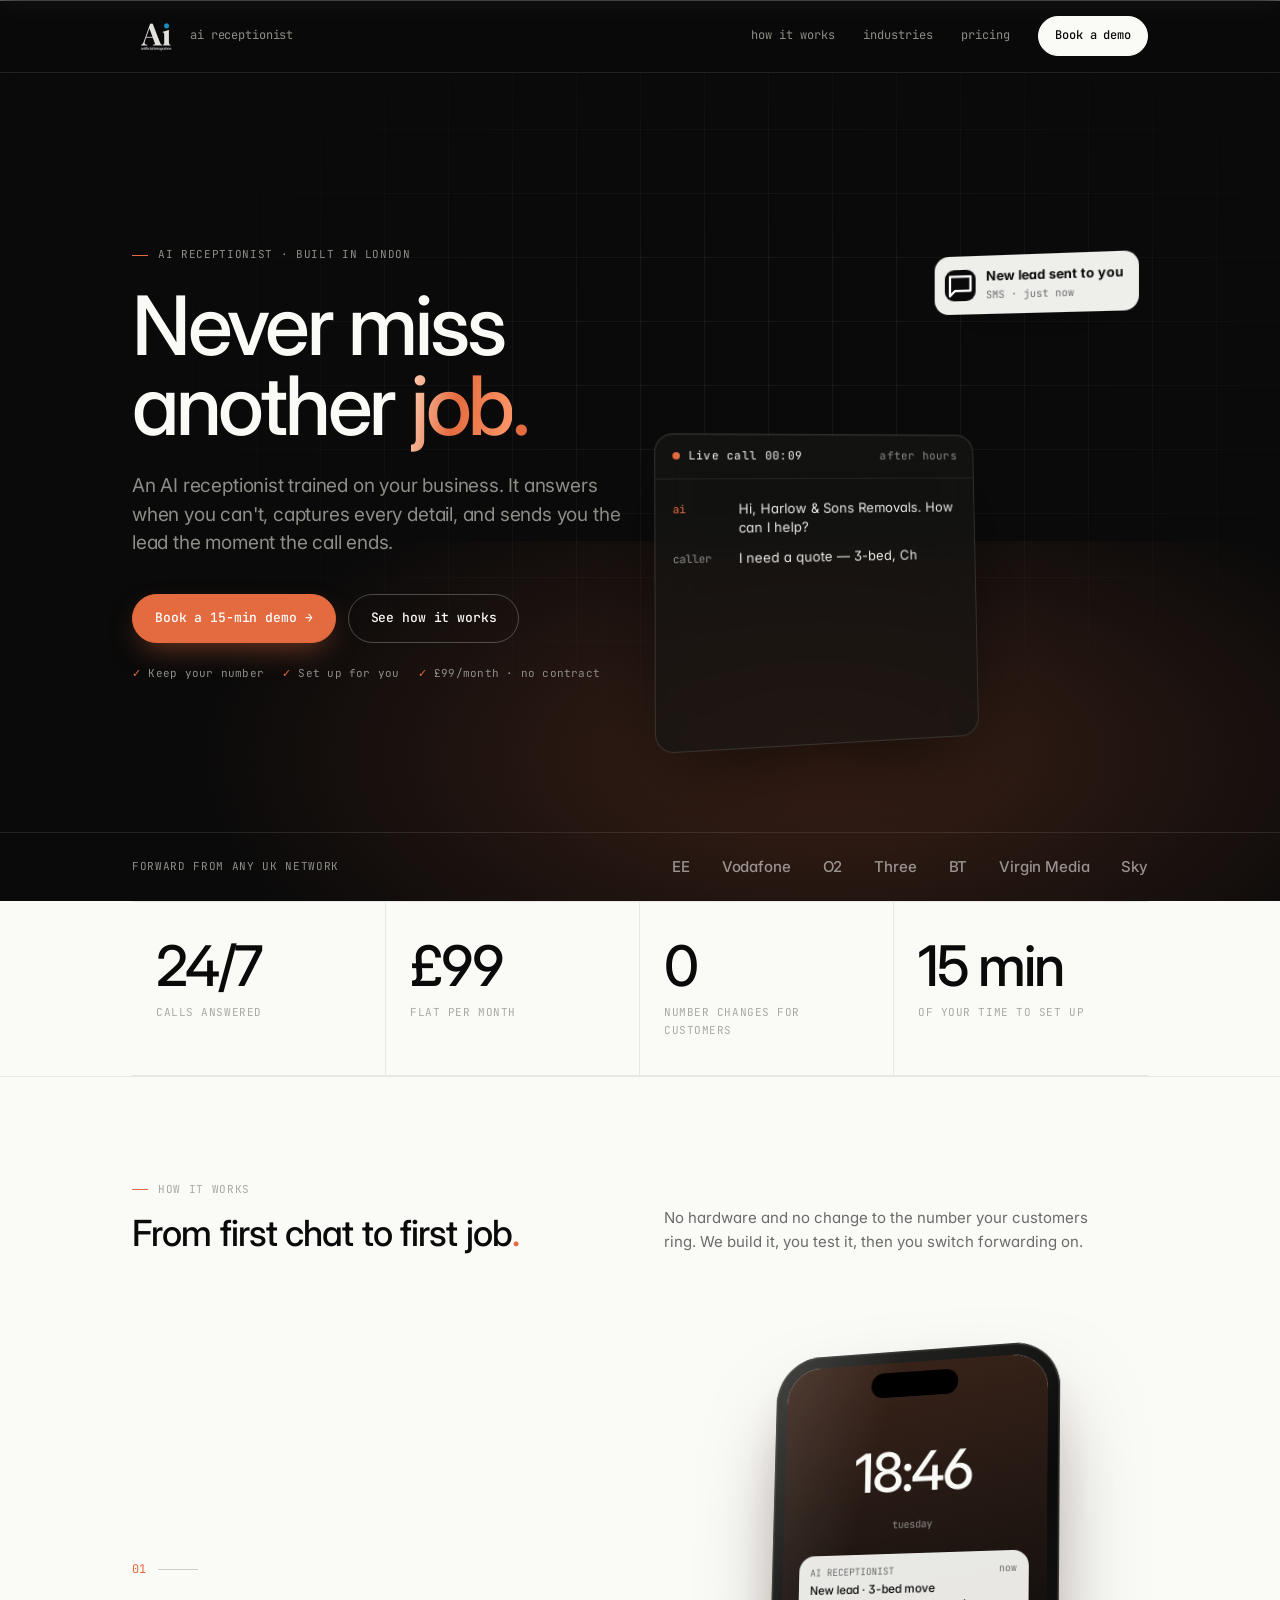
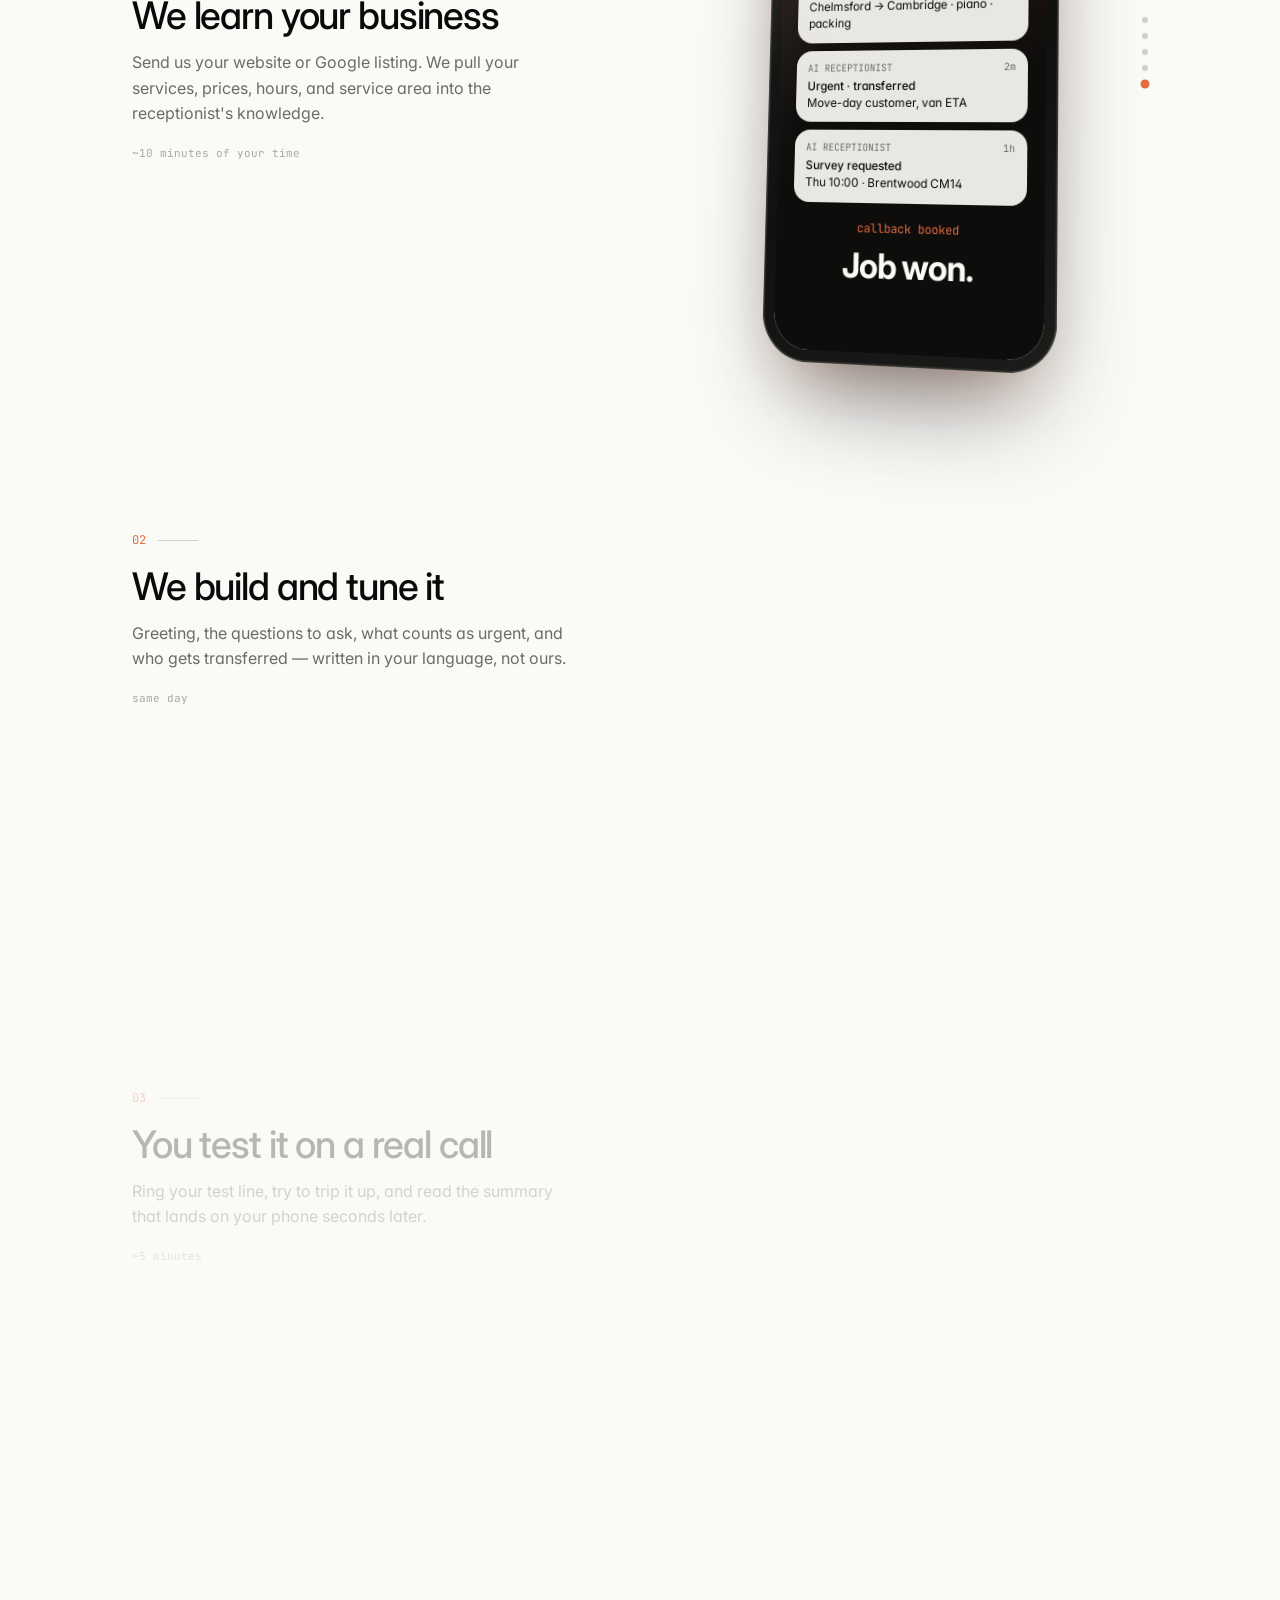
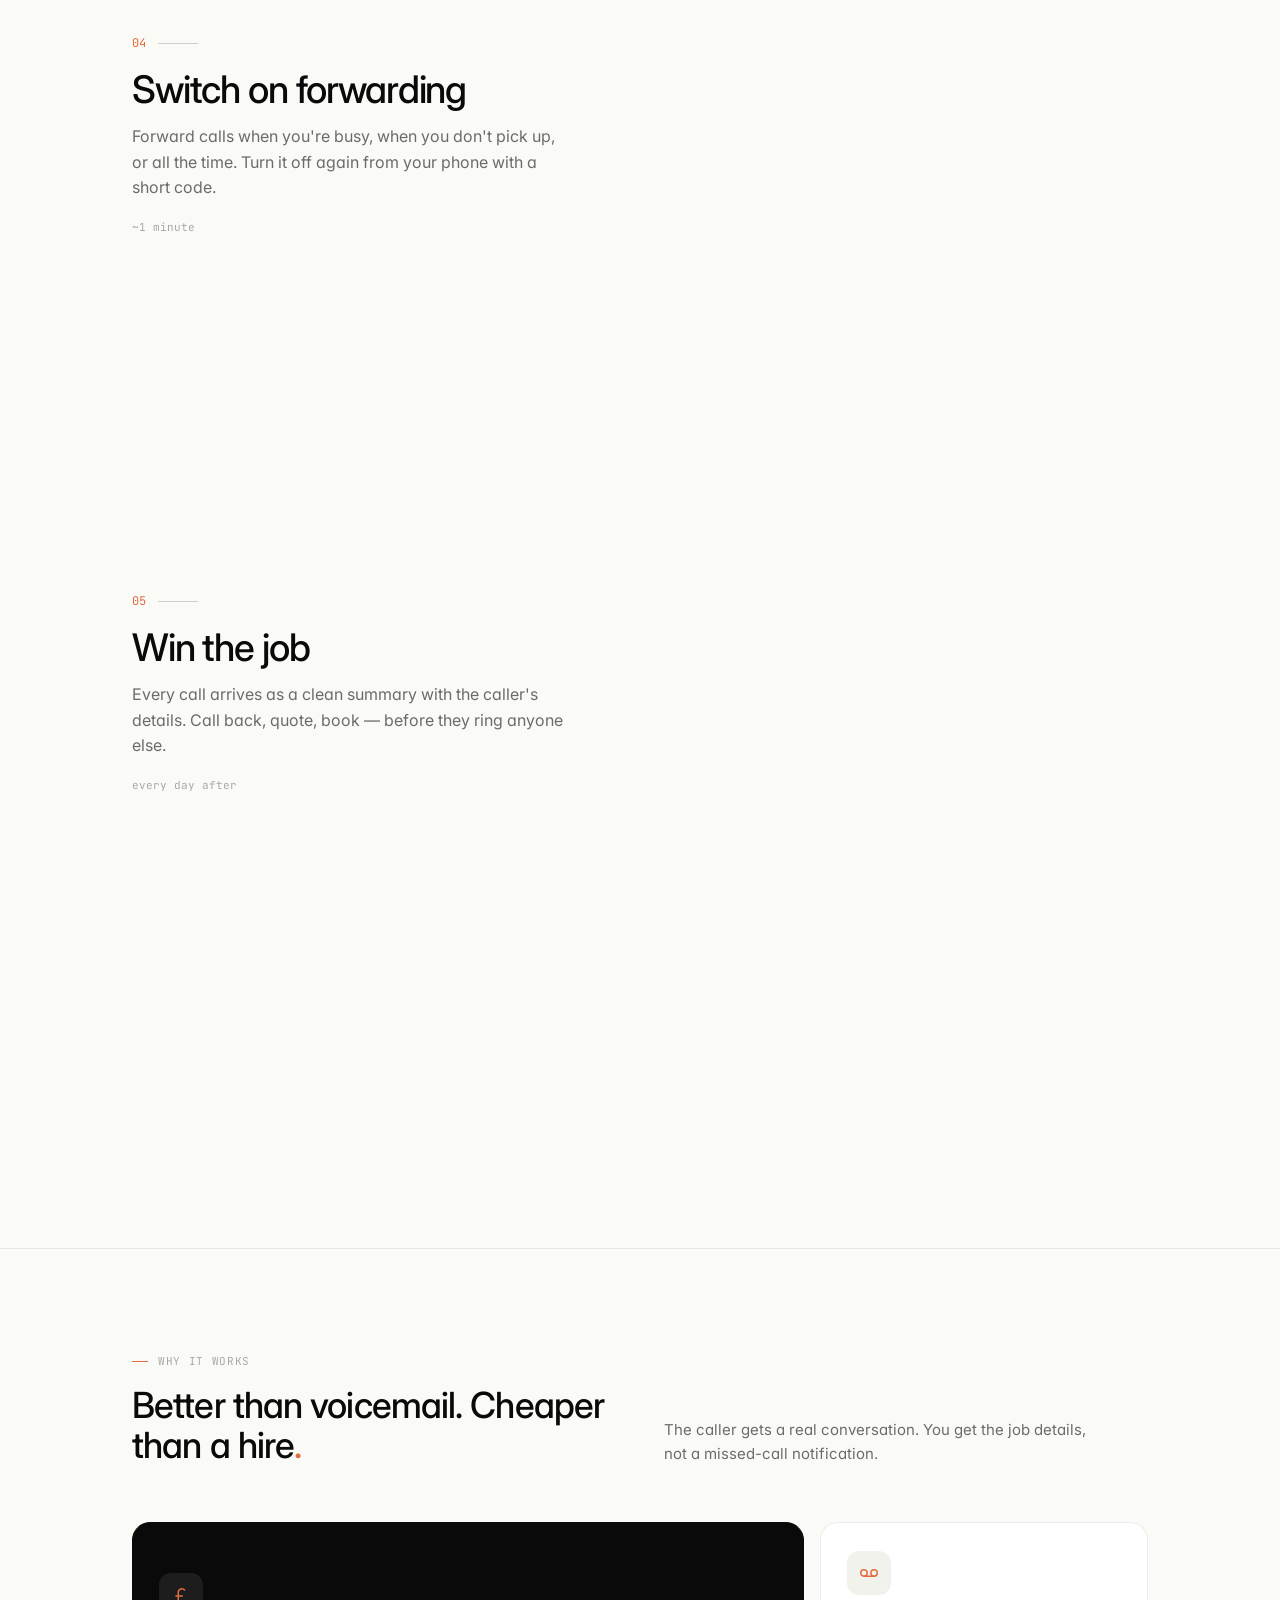
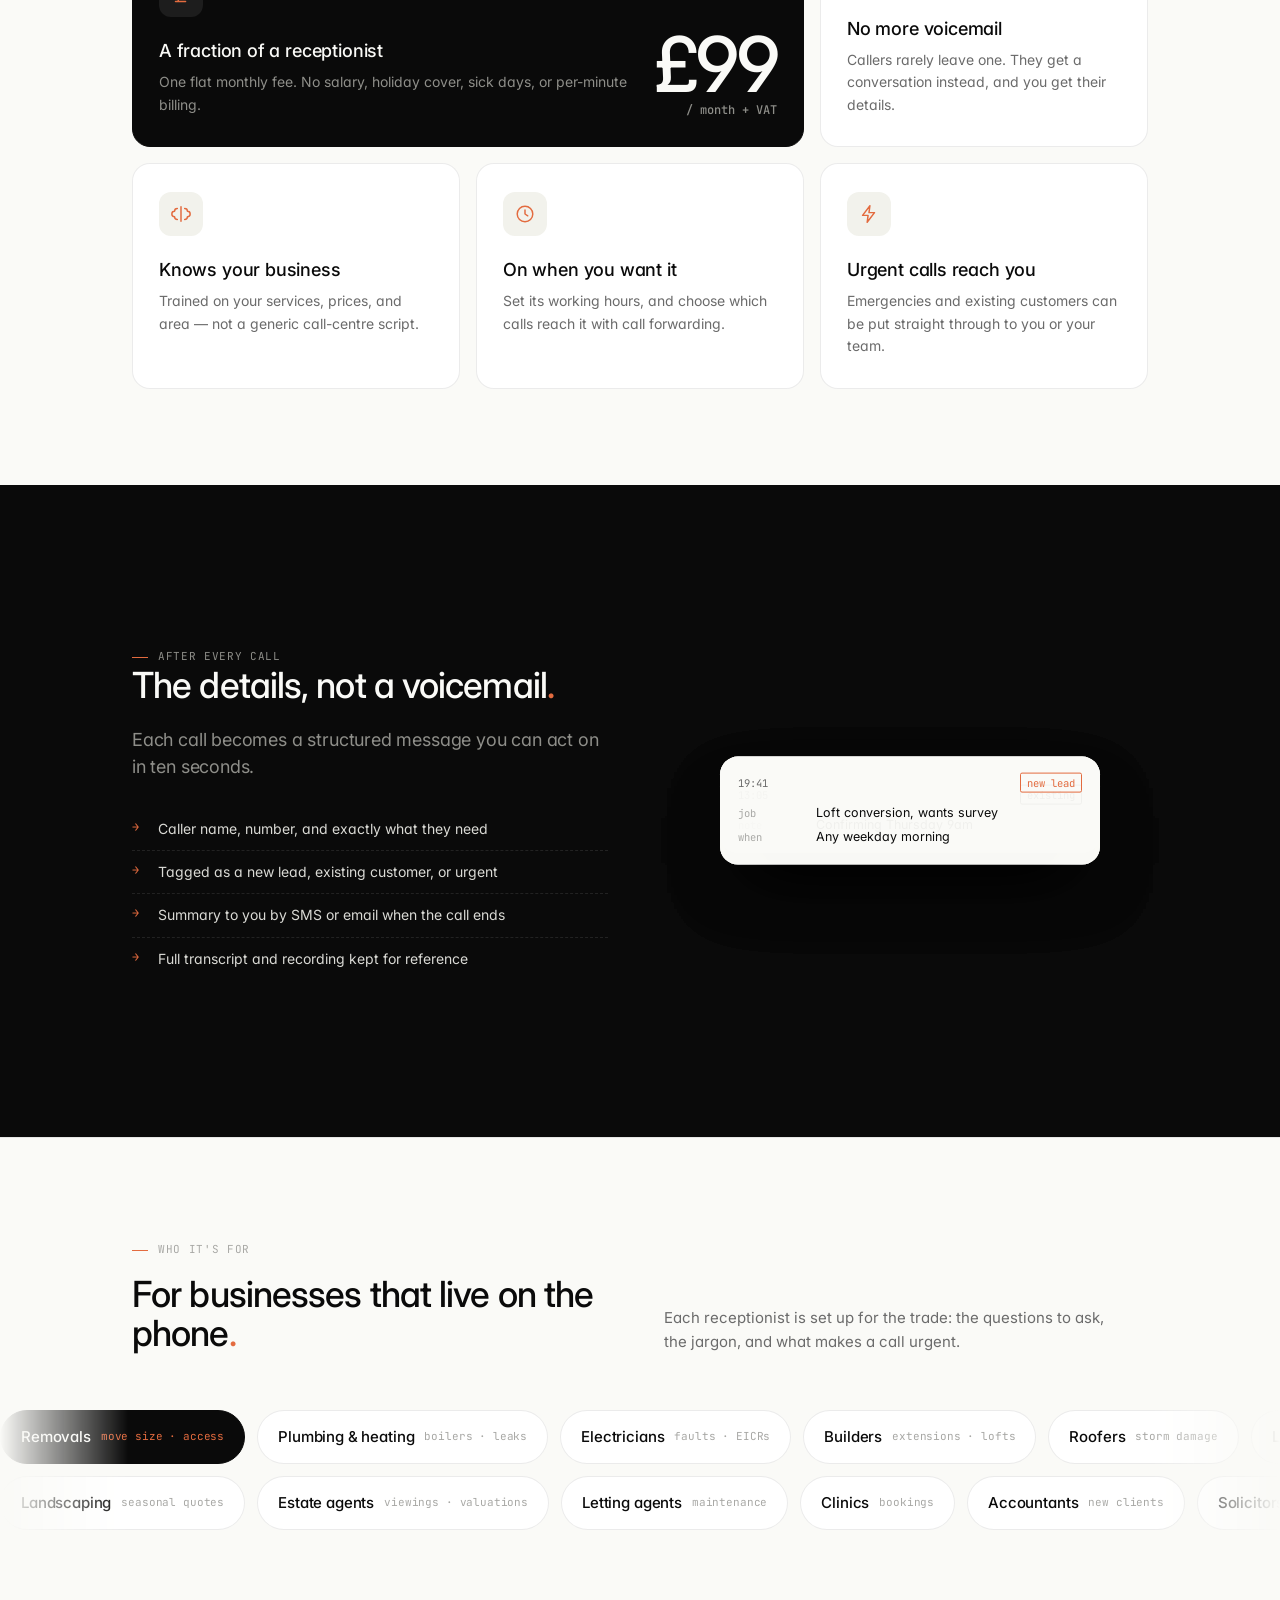
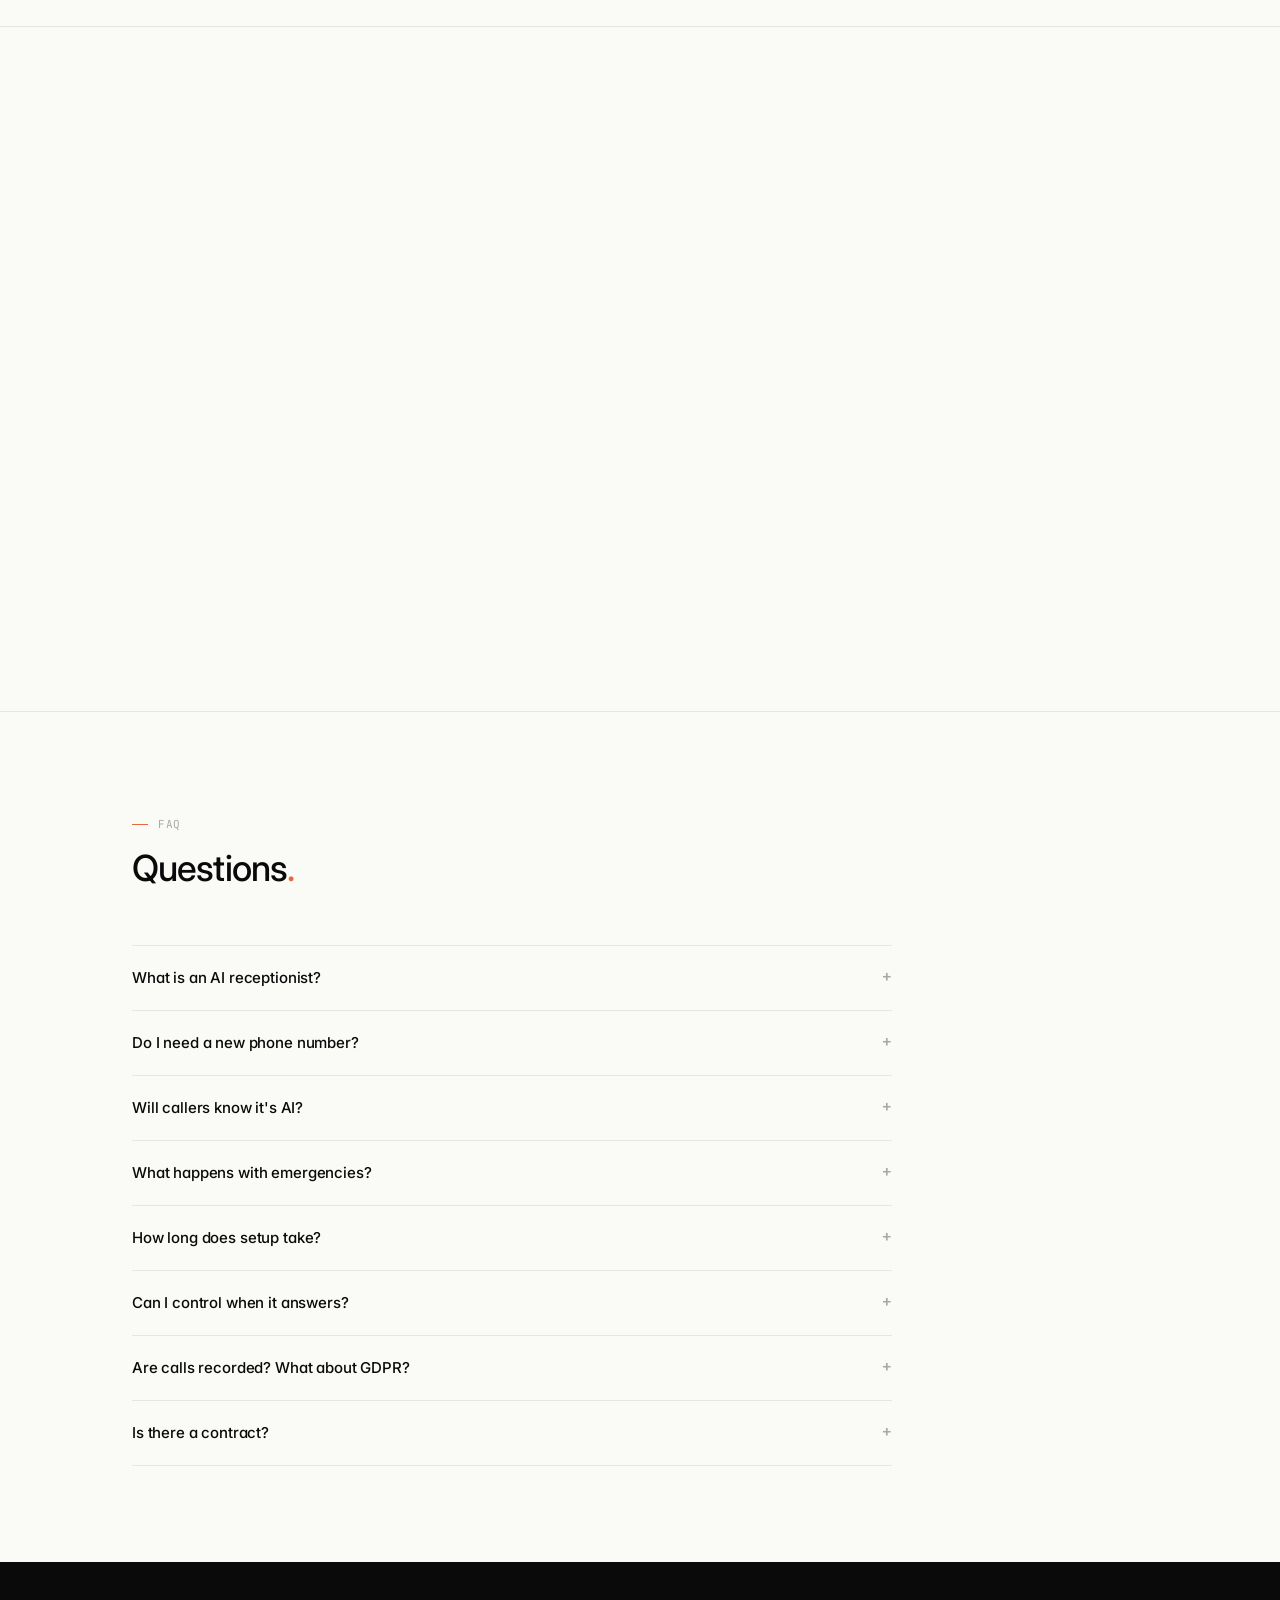
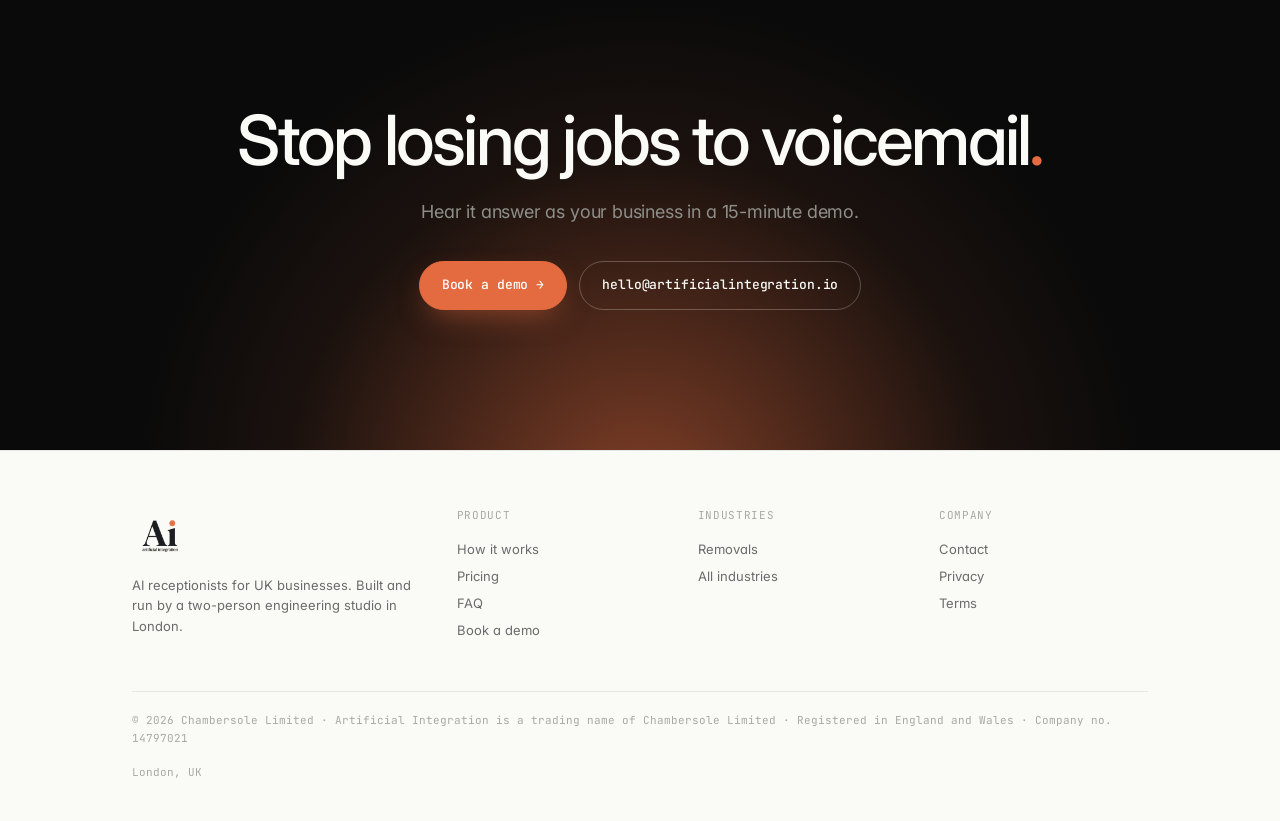
==== index.html @ a98c2f2d "copy: align all pages with GHL Voice AI capabilities" ====
<!DOCTYPE html>
<html lang="en-GB">
<head>
<meta charset="UTF-8">
<meta name="viewport" content="width=device-width, initial-scale=1.0">
<title>AI Receptionist for UK Businesses · Artificial Integration</title>
<meta name="description" content="An AI receptionist that answers the calls you miss, captures the job details, and texts you a summary. Set up for you, on your existing number.">
<link rel="canonical" href="https://artificialintegration.io/">
<meta property="og:type" content="website">
<meta property="og:title" content="AI receptionist for UK businesses · Artificial Integration">
<meta property="og:description" content="Answers the calls you miss, captures the job, texts you the summary.">
<meta property="og:url" content="https://artificialintegration.io/">
<meta property="og:image" content="https://artificialintegration.io/logos/ai-logo.png">
<meta name="theme-color" content="#FAFAF7">
<link rel="icon" type="image/png" href="/logos/ai-logo-192.png">
<link rel="preconnect" href="https://fonts.googleapis.com">
<link rel="preconnect" href="https://fonts.gstatic.com" crossorigin>
<link href="https://fonts.googleapis.com/css2?family=Inter:wght@400;500&family=JetBrains+Mono:wght@400;500&display=swap" rel="stylesheet">
<link rel="stylesheet" href="/assets/css/site.css">
<link rel="stylesheet" href="/assets/css/home.css">
<link rel="modulepreload" href="/assets/js/orb.js">
<script src="/assets/js/site.js" defer></script>
<script type="module" src="/assets/js/home.js"></script>
<script type="application/ld+json">
{"@context":"https://schema.org","@type":"Service","serviceType":"AI receptionist","provider":{"@type":"Organization","name":"Artificial Integration","legalName":"Chambersole Limited","identifier":"14797021","url":"https://artificialintegration.io","email":"hello@artificialintegration.io"},"areaServed":"GB","offers":{"@type":"Offer","price":"99.00","priceCurrency":"GBP","description":"Per month, excluding VAT"}}
</script>
</head>
<body class="home">
<a class="skip" href="#main">Skip to content</a>

<header class="site-header">
  <div class="wrap">
    <a href="/" class="mark" aria-label="Artificial Integration home"><img src="/logos/ai-logo-192.png" alt="" width="48" height="48"><span>ai receptionist</span></a>
    <nav class="site-nav" aria-label="Main">
      <a href="/#how" class="hide-sm">how it works</a>
      <a href="/#industries" class="hide-sm">industries</a>
      <a href="/pricing/">pricing</a>
      <a href="/book" class="btn sm">Book a demo</a>
    </nav>
  </div>
</header>

<main id="main">

<!-- ================= HERO ================= -->
<section class="hero3d dark first" data-header-dark>
  <div class="wrap">
    <div>
      <span class="eyebrow" data-reveal>AI receptionist · built in London</span>
      <h1 data-reveal data-delay="80">Never miss<br>another <em>job</em><span class="dot">.</span></h1>
      <p class="lede" data-reveal data-delay="160">An AI receptionist trained on your business. It answers when you can't, captures every detail, and sends you the lead the moment the call ends.</p>
      <div class="cta-row" data-reveal data-delay="240">
        <a href="/book" class="btn glow">Book a 15-min demo <span class="arrow">→</span></a>
        <a href="#how" class="btn ghost">See how it works</a>
      </div>
      <p class="fine" data-reveal data-delay="320"><span>Keep your number</span><span>Set up for you</span><span>£99/month · no contract</span></p>
    </div>

    <div class="hero-stage" aria-hidden="true">
      <div class="orb-fallback"></div>
      <canvas id="orb"></canvas>

      <div class="chip-float">
        <span class="ic"><svg viewBox="0 0 24 24" fill="none" stroke="#fff" stroke-width="1.8" stroke-linecap="round" stroke-linejoin="round"><path d="M4 5h16v11H8l-4 4z"/></svg></span>
        <span><b>New lead sent to you</b><small>SMS · just now</small></span>
      </div>

      <div class="call-card">
        <div class="card-head"><span class="live">Live call <span data-call-clock>00:00</span></span><span>after hours</span></div>
        <ul class="call-lines">
          <li class="call-line ai"><span class="who">ai</span><span class="txt" data-text="Hi, Harlow &amp; Sons Removals. How can I help?">Hi, Harlow &amp; Sons Removals. How can I help?</span></li>
          <li class="call-line"><span class="who">caller</span><span class="txt" data-text="I need a quote — 3-bed, Chelmsford to Cambridge.">I need a quote — 3-bed, Chelmsford to Cambridge.</span></li>
          <li class="call-line ai"><span class="who">ai</span><span class="txt" data-text="Of course. Any large items, and do you need packing?">Of course. Any large items, and do you need packing?</span></li>
          <li class="call-line"><span class="who">caller</span><span class="txt" data-text="A piano. Packing too, please.">A piano. Packing too, please.</span></li>
        </ul>
        <div class="call-summary"><span class="ic"><svg viewBox="0 0 24 24" width="16" height="16" fill="none" stroke="#fff" stroke-width="1.8" stroke-linecap="round" stroke-linejoin="round"><path d="M5 4h4l2 5-2.5 1.5a11 11 0 0 0 5 5L15 13l5 2v4a2 2 0 0 1-2 2A16 16 0 0 1 3 6a2 2 0 0 1 2-2"/></svg></span><span><b>Lead captured</b> · 3-bed move, piano, packing. Sent to your phone.</span></div>
      </div>
    </div>
  </div>

  <div class="net">
    <div class="wrap">
      <span>Forward from any UK network</span>
      <ul><li>EE</li><li>Vodafone</li><li>O2</li><li>Three</li><li>BT</li><li>Virgin Media</li><li>Sky</li></ul>
    </div>
  </div>
</section>

<!-- ================= STATS ================= -->
<section class="stats-sec">
  <div class="wrap">
    <div class="stats4">
      <div data-reveal><span class="num"><span data-count="24">24</span>/7</span><span class="label">Calls answered</span></div>
      <div data-reveal data-delay="80"><span class="num"><span data-count="99" data-prefix="£">£99</span></span><span class="label">Flat per month</span></div>
      <div data-reveal data-delay="160"><span class="num"><span data-count="0">0</span></span><span class="label">Number changes for customers</span></div>
      <div data-reveal data-delay="240"><span class="num"><span data-count="15">15</span> min</span><span class="label">Of your time to set up</span></div>
    </div>
  </div>
</section>

<!-- ================= STORY ================= -->
<section id="how">
  <div class="wrap">
    <div class="sec-head">
      <div data-reveal>
        <span class="eyebrow">How it works</span>
        <h2>From first chat to first job<span class="dot">.</span></h2>
      </div>
      <p data-reveal data-delay="100">No hardware and no change to the number your customers ring. We build it, you test it, then you switch forwarding on.</p>
    </div>

    <div class="story">
      <div class="story-steps">
        <div class="story-step" data-step="1"><span class="n">01</span><h3>We learn your business</h3><p>Send us your website or Google listing. We pull your services, prices, hours, and service area into the receptionist's knowledge.</p><span class="t">~10 minutes of your time</span></div>
        <div class="story-step" data-step="2"><span class="n">02</span><h3>We build and tune it</h3><p>Greeting, the questions to ask, what counts as urgent, and who gets transferred — written in your language, not ours.</p><span class="t">same day</span></div>
        <div class="story-step" data-step="3"><span class="n">03</span><h3>You test it on a real call</h3><p>Ring your test line, try to trip it up, and read the summary that lands on your phone seconds later.</p><span class="t">~5 minutes</span></div>
        <div class="story-step" data-step="4"><span class="n">04</span><h3>Switch on forwarding</h3><p>Forward calls when you're busy, when you don't pick up, or all the time. Turn it off again from your phone with a short code.</p><span class="t">~1 minute</span></div>
        <div class="story-step" data-step="5"><span class="n">05</span><h3>Win the job</h3><p>Every call arrives as a clean summary with the caller's details. Call back, quote, book — before they ring anyone else.</p><span class="t">every day after</span></div>
      </div>

      <div class="story-stage" aria-hidden="true">
        <div class="phone" data-step="1" data-tilt="8">
          <div class="notch"></div>
          <div class="screen-wrap">
            <div class="screen s1">
              <h4>Learning your business</h4><div class="cap">step 1 of 5</div>
              <div class="field"><span>harlowremovals.co.uk</span><span class="ok">●</span></div>
              <div class="bar"><i></i></div>
              <ul class="scan">
                <li><b>Services</b><span>House moves · packing · storage ✓</span></li>
                <li><b>Service area</b><span>Essex · Herts · Cambs ✓</span></li>
                <li><b>Hours</b><span>Mon–Sat 7am–6pm ✓</span></li>
                <li><b>Pricing guide</b><span>From £450 · surveys free ✓</span></li>
              </ul>
            </div>
            <div class="screen s2">
              <h4>Your receptionist</h4><div class="cap">step 2 of 5</div>
              <div class="greet"><small>greeting</small>“Hi, Harlow &amp; Sons Removals — how can I help?”</div>
              <ul class="toggles">
                <li>Ask for move date &amp; postcodes <span class="sw on"></span></li>
                <li>Ask about large items <span class="sw on"></span></li>
                <li>Transfer move-day calls to me <span class="sw on"></span></li>
                <li>Text caller a booking link <span class="sw on"></span></li>
              </ul>
            </div>
            <div class="screen s3">
              <div class="cap">test call · 00:14</div>
              <h4>Your receptionist</h4>
              <div class="avatar"></div>
              <div class="wave"><i></i><i></i><i></i><i></i><i></i><i></i><i></i><i></i><i></i><i></i><i></i></div>
              <div class="quote"><small>ai</small>Lovely — and is there parking at both addresses?</div>
            </div>
            <div class="screen s4">
              <h4>Call forwarding</h4><div class="cap">step 4 of 5</div>
              <ul class="toggles">
                <li>When I'm on another call <span class="sw on"></span></li>
                <li>No answer after 20 seconds <span class="sw on"></span></li>
                <li>When my phone is off <span class="sw on"></span></li>
                <li>All calls <span class="sw"></span></li>
              </ul>
              <div class="bar"><i></i></div>
            </div>
            <div class="screen s5">
              <div class="time">18:46</div>
              <div class="date">tuesday</div>
              <div class="notif"><div class="h"><span>AI RECEPTIONIST</span><span>now</span></div><b>New lead · 3-bed move</b><br>Chelmsford → Cambridge · piano · packing</div>
              <div class="notif"><div class="h"><span>AI RECEPTIONIST</span><span>2m</span></div><b>Urgent · transferred</b><br>Move-day customer, van ETA</div>
              <div class="notif"><div class="h"><span>AI RECEPTIONIST</span><span>1h</span></div><b>Survey requested</b><br>Thu 10:00 · Brentwood CM14</div>
              <div class="won">callback booked<b>Job won.</b></div>
            </div>
          </div>
        </div>
        <div class="story-dots"><i></i><i></i><i></i><i></i><i></i></div>
      </div>
    </div>
  </div>
</section>

<!-- ================= BENEFITS ================= -->
<section>
  <div class="wrap">
    <div class="sec-head">
      <div data-reveal><span class="eyebrow">Why it works</span><h2>Better than voicemail. Cheaper than a hire<span class="dot">.</span></h2></div>
      <p data-reveal data-delay="100">The caller gets a real conversation. You get the job details, not a missed-call notification.</p>
    </div>
    <div class="bento">
      <div class="tile wide" data-tilt="3" data-reveal>
        <div><span class="ic"><svg viewBox="0 0 24 24"><path d="M16 6.5a4 4 0 0 0-7 2.6V19M6.5 13h7M6 19h11"/></svg></span><h3>A fraction of a receptionist</h3><p>One flat monthly fee. No salary, holiday cover, sick days, or per-minute billing.</p></div>
        <div class="big">£99<small>/ month + VAT</small></div>
      </div>
      <div class="tile" data-tilt="5" data-reveal data-delay="80"><span class="ic"><svg viewBox="0 0 24 24"><circle cx="6.5" cy="12" r="3.5"/><circle cx="17.5" cy="12" r="3.5"/><path d="M6.5 15.5h11"/></svg></span><h3>No more voicemail</h3><p>Callers rarely leave one. They get a conversation instead, and you get their details.</p></div>
      <div class="tile" data-tilt="5" data-reveal><span class="ic"><svg viewBox="0 0 24 24"><path d="M12 4v16M8 6a3 3 0 0 0-3 3 3 3 0 0 0 0 6 3 3 0 0 0 3 3M16 6a3 3 0 0 1 3 3 3 3 0 0 1 0 6 3 3 0 0 1-3 3"/></svg></span><h3>Knows your business</h3><p>Trained on your services, prices, and area — not a generic call-centre script.</p></div>
      <div class="tile" data-tilt="5" data-reveal data-delay="80"><span class="ic"><svg viewBox="0 0 24 24"><circle cx="12" cy="12" r="8.5"/><path d="M12 7.5V12l3 2"/></svg></span><h3>On when you want it</h3><p>Set its working hours, and choose which calls reach it with call forwarding.</p></div>
      <div class="tile" data-tilt="5" data-reveal data-delay="160"><span class="ic"><svg viewBox="0 0 24 24"><path d="M13 3 5 13.5h6L10 21l8-10.5h-6z"/></svg></span><h3>Urgent calls reach you</h3><p>Emergencies and existing customers can be put straight through to you or your team.</p></div>
    </div>
  </div>
</section>

<!-- ================= FAN ================= -->
<section class="dark fan-sec" data-header-dark>
  <div class="wrap">
    <div>
      <span class="eyebrow" data-reveal>After every call</span>
      <h2 data-reveal data-delay="80">The details, not a voicemail<span class="dot">.</span></h2>
      <p class="lede mt" data-reveal data-delay="160">Each call becomes a structured message you can act on in ten seconds.</p>
      <ul class="ticks" data-reveal data-delay="240">
        <li>Caller name, number, and exactly what they need</li>
        <li>Tagged as a new lead, existing customer, or urgent</li>
        <li>Summary to you by SMS or email when the call ends</li>
        <li>Full transcript and recording kept for reference</li>
      </ul>
    </div>
    <div class="fan" aria-hidden="true">
      <div class="nc"><div class="h"><span>07:58</span><span class="tag solid">urgent</span></div><div class="k"><span>issue</span><span>Boiler out, no hot water</span></div><div class="k"><span>action</span><span>Transferred to you live</span></div></div>
      <div class="nc"><div class="h"><span>11:20</span><span class="tag">new lead</span></div><div class="k"><span>job</span><span>Kitchen rewire quote</span></div><div class="k"><span>where</span><span>Hitchin SG4</span></div></div>
      <div class="nc"><div class="h"><span>13:05</span><span class="tag ink">existing</span></div><div class="k"><span>note</span><span>Confirming Thursday 9am</span></div></div>
      <div class="nc"><div class="h"><span>19:41</span><span class="tag">new lead</span></div><div class="k"><span>job</span><span>Loft conversion, wants survey</span></div><div class="k"><span>when</span><span>Any weekday morning</span></div></div>
    </div>
  </div>
</section>

<!-- ================= INDUSTRIES ================= -->
<section id="industries">
  <div class="wrap">
    <div class="sec-head">
      <div data-reveal><span class="eyebrow">Who it's for</span><h2>For businesses that live on the phone<span class="dot">.</span></h2></div>
      <p data-reveal data-delay="100">Each receptionist is set up for the trade: the questions to ask, the jargon, and what makes a call urgent.</p>
    </div>
  </div>
  <div class="marquee"><div class="track"><div class="set"><a class="pill hot" href="/removals/">Removals <small>move size · access</small></a><span class="pill">Plumbing &amp; heating <small>boilers · leaks</small></span><span class="pill">Electricians <small>faults · EICRs</small></span><span class="pill">Builders <small>extensions · lofts</small></span><span class="pill">Roofers <small>storm damage</small></span><span class="pill">Locksmiths <small>lockouts</small></span><span class="pill">Garages <small>MOTs · servicing</small></span><span class="pill">Cleaning <small>end of tenancy</small></span></div><div class="set dup" aria-hidden="true"><a class="pill hot" href="/removals/" tabindex="-1">Removals <small>move size · access</small></a><span class="pill">Plumbing &amp; heating <small>boilers · leaks</small></span><span class="pill">Electricians <small>faults · EICRs</small></span><span class="pill">Builders <small>extensions · lofts</small></span><span class="pill">Roofers <small>storm damage</small></span><span class="pill">Locksmiths <small>lockouts</small></span><span class="pill">Garages <small>MOTs · servicing</small></span><span class="pill">Cleaning <small>end of tenancy</small></span></div></div></div>
  <div class="marquee rev"><div class="track"><div class="set"><span class="pill">Landscaping <small>seasonal quotes</small></span><span class="pill">Estate agents <small>viewings · valuations</small></span><span class="pill">Letting agents <small>maintenance</small></span><span class="pill">Clinics <small>bookings</small></span><span class="pill">Accountants <small>new clients</small></span><span class="pill">Solicitors <small>enquiries</small></span><span class="pill">Pest control <small>urgent callouts</small></span><span class="pill">Scaffolding <small>site quotes</small></span></div><div class="set dup" aria-hidden="true"><span class="pill">Landscaping <small>seasonal quotes</small></span><span class="pill">Estate agents <small>viewings · valuations</small></span><span class="pill">Letting agents <small>maintenance</small></span><span class="pill">Clinics <small>bookings</small></span><span class="pill">Accountants <small>new clients</small></span><span class="pill">Solicitors <small>enquiries</small></span><span class="pill">Pest control <small>urgent callouts</small></span><span class="pill">Scaffolding <small>site quotes</small></span></div></div></div>
</section>

<!-- ================= PRICING ================= -->
<section>
  <div class="wrap price-wrap">
    <div data-reveal>
      <span class="eyebrow">Pricing</span>
      <h2>One plan. One price<span class="dot">.</span></h2>
      <p class="lede mt">No per-minute surprises, no long contract. Setup is done for you.</p>
      <p class="mt"><a href="/pricing/" class="btn ghost">Full pricing &amp; comparison <span class="arrow">→</span></a></p>
    </div>
    <div class="price-card glowing" data-reveal data-delay="120">
      <div class="plan">Receptionist</div>
      <div class="price"><span class="amt">£99</span><span class="per">/ month + VAT</span></div>
      <div class="sub">Monthly rolling · cancel any time</div>
      <ul class="ticks">
        <li>Works with your existing number</li>
        <li>SMS + email summaries for every call</li>
        <li>Urgent calls transferred to you or your team</li>
        <li>Transcripts and recordings</li>
        <li>Built, tested, and tuned for you</li>
      </ul>
      <a href="/book" class="btn glow">Book a demo <span class="arrow">→</span></a>
    </div>
  </div>
</section>

<!-- ================= FAQ ================= -->
<section id="faq">
  <div class="wrap">
    <div class="sec-head">
      <div>
        <span class="eyebrow">FAQ</span>
        <h2>Questions<span class="dot">.</span></h2>
      </div>
    </div>
    <div class="faq" data-reveal>
      <details><summary>What is an AI receptionist?</summary><div class="a"><p>Software that answers your phone, holds a natural conversation, collects the caller's details, and sends you a summary. It handles the calls you would otherwise miss.</p></div></details>
      <details><summary>Do I need a new phone number?</summary><div class="a"><p>No. Your customers keep ringing the number they already know. We give your receptionist its own line behind the scenes, and you forward calls to it — when you're busy, when you don't answer, or always. Most UK mobile and landline networks support this with a short code.</p></div></details>
      <details><summary>Will callers know it's AI?</summary><div class="a"><p>It sounds natural and is trained on your business. If a caller asks, it says it's an AI assistant — we don't configure it to claim otherwise.</p></div></details>
      <details><summary>What happens with emergencies?</summary><div class="a"><p>You define what counts as urgent. Those calls can be transferred live to you or a team member, and are flagged in the summary you receive.</p></div></details>
      <details><summary>How long does setup take?</summary><div class="a"><p>Usually a few working days. We build the receptionist after one short call with you; UK phone lines need a quick regulatory check before they're issued. Then you make a test call and switch forwarding on.</p></div></details>
      <details><summary>Can I control when it answers?</summary><div class="a"><p>Yes, two ways. Forwarding decides which calls reach it — only when you don't pick up, only when you're busy, or all calls — and you can switch it on or off from your phone. The receptionist also has working hours you set.</p></div></details>
      <details><summary>Are calls recorded? What about GDPR?</summary><div class="a"><p>Calls are transcribed and can be recorded. Callers are told at the start of the call. Data is processed under UK GDPR and we sign a data processing agreement with every customer. See our <a href="/privacy/">privacy policy</a>.</p></div></details>
      <details><summary>Is there a contract?</summary><div class="a"><p>No. Monthly rolling, cancel any time.</p></div></details>
    </div>
  </div>
</section>

<!-- ================= FINAL ================= -->
<section class="dark final" data-header-dark>
  <div class="wrap">
    <h2 data-reveal>Stop losing jobs to voicemail<span class="dot">.</span></h2>
    <p class="lede" data-reveal data-delay="100">Hear it answer as your business in a 15-minute demo.</p>
    <div class="cta-row" data-reveal data-delay="200">
      <a href="/book" class="btn glow">Book a demo <span class="arrow">→</span></a>
      <a href="mailto:hello@artificialintegration.io" class="btn ghost">hello@artificialintegration.io</a>
    </div>
  </div>
</section>

</main>

<footer class="site-footer">
  <div class="wrap">
    <div class="foot-grid">
      <div class="brand">
        <img src="/logos/ai-logo-192.png" alt="Artificial Integration" width="56" height="56">
        <p>AI receptionists for UK businesses. Built and run by a two-person engineering studio in London.</p>
      </div>
      <div><h4>Product</h4><ul><li><a href="/#how">How it works</a></li><li><a href="/pricing/">Pricing</a></li><li><a href="/#faq">FAQ</a></li><li><a href="/book">Book a demo</a></li></ul></div>
      <div><h4>Industries</h4><ul><li><a href="/removals/">Removals</a></li><li><a href="/#industries">All industries</a></li></ul></div>
      <div><h4>Company</h4><ul><li><a href="mailto:hello@artificialintegration.io">Contact</a></li><li><a href="/privacy/">Privacy</a></li><li><a href="/terms/">Terms</a></li></ul></div>
    </div>
    <div class="foot-base">
      <span>© 2026 Chambersole Limited · Artificial Integration is a trading name of Chambersole Limited · Registered in England and Wales · Company no. 14797021</span>
      <!-- TODO(legal): add registered office address (Companies Act 2006 / Company Regulations 2015) and ICO registration number -->
      <span>London, UK</span>
    </div>
  </div>
</footer>
</body>
</html>
---- assets/css/site.css ----
/* Artificial Integration — site styles. Tokens carried over from the studio site. */
*, *::before, *::after { box-sizing: border-box; margin: 0; padding: 0; }

:root {
  --bg: #FAFAF7;
  --bg-2: #F2F2EC;
  --ink: #0A0A0A;
  --ink-2: #6B6B6B;
  --ink-3: #A8A8A5;
  --accent: #E36B3F;
  --accent-ink: #FFFFFF;
  --line: rgba(10,10,10,0.08);
  --line-2: rgba(10,10,10,0.18);
  --sans: 'Inter', system-ui, -apple-system, sans-serif;
  --mono: 'JetBrains Mono', ui-monospace, Menlo, monospace;
  --wrap: 1080px;
  --measure: 560px;
  --gutter: 32px;
}

::selection { background: var(--ink); color: var(--bg); }
html { scroll-behavior: smooth; }
body {
  background: var(--bg);
  color: var(--ink);
  font-family: var(--sans);
  font-size: 15px;
  line-height: 1.6;
  font-feature-settings: 'ss01', 'cv11';
  -webkit-font-smoothing: antialiased;
  -moz-osx-font-smoothing: grayscale;
}
a { color: inherit; }
img { max-width: 100%; display: block; }
:focus-visible { outline: 2px solid var(--accent); outline-offset: 3px; border-radius: 2px; }

.wrap { max-width: var(--wrap); margin: 0 auto; padding: 0 var(--gutter); }
.skip { position: absolute; left: -9999px; }
.skip:focus { left: 16px; top: 16px; background: var(--ink); color: var(--bg); padding: 8px 12px; z-index: 100; }

/* ---------- Header ---------- */
.site-header {
  position: sticky; top: 0; z-index: 50;
  background: rgba(250,250,247,0.88);
  backdrop-filter: saturate(1.4) blur(10px);
  -webkit-backdrop-filter: saturate(1.4) blur(10px);
  border-bottom: 1px solid var(--line);
}
.site-header .wrap { display: flex; align-items: center; justify-content: space-between; height: 72px; gap: 24px; }
.mark { display: flex; align-items: center; gap: 10px; text-decoration: none; }
.mark img { height: 48px; width: auto; }
.mark span { font-family: var(--mono); font-size: 12px; color: var(--ink-2); letter-spacing: -0.01em; }
.site-nav { display: flex; align-items: center; gap: 28px; font-family: var(--mono); font-size: 12px; }
.site-nav a { color: var(--ink-2); text-decoration: none; transition: color .15s; }
.site-nav a:hover, .site-nav a[aria-current="page"] { color: var(--ink); }

/* ---------- Buttons ---------- */
.btn {
  display: inline-flex; align-items: center; gap: 8px;
  font-family: var(--mono); font-size: 13px; font-weight: 500; letter-spacing: -0.01em;
  padding: 12px 18px; border-radius: 2px; text-decoration: none;
  border: 1px solid var(--ink); background: var(--ink); color: var(--bg);
  transition: background .15s, color .15s, border-color .15s;
}
.btn:hover { background: var(--accent); border-color: var(--accent); color: var(--accent-ink); }
.btn .arrow { transition: transform .15s ease; }
.btn:hover .arrow { transform: translateX(3px); }
.btn.ghost { background: transparent; color: var(--ink); }
.btn.ghost:hover { background: var(--ink); color: var(--bg); border-color: var(--ink); }
.btn.sm { padding: 8px 12px; font-size: 12px; }
.site-nav .btn { color: var(--bg); }
.site-nav .btn:hover { color: var(--accent-ink); }

/* ---------- Type ---------- */
.eyebrow {
  font-family: var(--mono); font-size: 11px; letter-spacing: 0.06em; text-transform: uppercase;
  color: var(--ink-3); display: inline-flex; align-items: center; gap: 10px;
}
.eyebrow::before { content: ''; width: 16px; height: 1px; background: var(--accent); }
h1, h2, h3 { font-weight: 500; letter-spacing: -0.025em; line-height: 1.1; }
h1 { font-size: clamp(36px, 5.6vw, 60px); }
h2 { font-size: clamp(26px, 3.4vw, 36px); }
h3 { font-size: 16px; letter-spacing: -0.01em; line-height: 1.35; }
.lede { font-size: 18px; line-height: 1.5; color: var(--ink-2); max-width: var(--measure); letter-spacing: -0.01em; }
.dot { color: var(--accent); }
.muted { color: var(--ink-2); }
.mono { font-family: var(--mono); }
.small { font-size: 13px; }

/* ---------- Sections ---------- */
section { padding: 96px 0; border-top: 1px solid var(--line); }
section.first { border-top: none; }
.sec-head { display: grid; grid-template-columns: 1fr 1fr; gap: 48px; align-items: end; margin-bottom: 56px; }
.sec-head h2 { margin-top: 16px; }
.sec-head p { color: var(--ink-2); max-width: 440px; }

/* ---------- Hero ---------- */
.hero { padding: 88px 0 96px; }
.hero .wrap { display: grid; grid-template-columns: 1.1fr 0.9fr; gap: 64px; align-items: center; }
.hero h1 { margin: 20px 0 24px; }
.hero .cta-row { display: flex; flex-wrap: wrap; gap: 12px; margin-top: 32px; }
.hero .fine { margin-top: 18px; font-family: var(--mono); font-size: 11px; color: var(--ink-3); letter-spacing: 0.02em; }
.hero .fine span:not(:last-child)::after { content: ' · '; }

/* Call card mock */
.card {
  border: 1px solid var(--line-2); border-radius: 2px; background: #fff;
  box-shadow: 0 1px 0 var(--line), 0 24px 48px -24px rgba(10,10,10,0.18);
}
.card-head {
  display: flex; justify-content: space-between; align-items: center;
  padding: 12px 16px; border-bottom: 1px solid var(--line);
  font-family: var(--mono); font-size: 11px; color: var(--ink-2); letter-spacing: 0.02em;
}
.live { display: inline-flex; align-items: center; gap: 8px; color: var(--ink); }
.live::before { content: ''; width: 7px; height: 7px; border-radius: 50%; background: var(--accent); animation: pulse 1.6s ease-in-out infinite; }
@keyframes pulse { 0%,100% { opacity: 1; } 50% { opacity: .3; } }
.transcript { padding: 18px 16px 6px; list-style: none; }
.transcript li { display: grid; grid-template-columns: 64px 1fr; gap: 12px; padding: 6px 0; font-size: 13px; line-height: 1.5; }
.transcript .who { font-family: var(--mono); font-size: 11px; color: var(--ink-3); padding-top: 2px; }
.transcript .ai .who { color: var(--accent); }
.summary { margin: 10px 16px 16px; border: 1px dashed var(--line-2); border-radius: 2px; padding: 12px 14px; }
.summary-title { font-family: var(--mono); font-size: 10.5px; letter-spacing: .06em; text-transform: uppercase; color: var(--ink-3); margin-bottom: 8px; }
.kv { list-style: none; font-size: 12.5px; }
.kv li { display: grid; grid-template-columns: 88px 1fr; gap: 10px; padding: 3px 0; }
.kv .k { font-family: var(--mono); font-size: 11px; color: var(--ink-2); }
.tag { display: inline-block; font-family: var(--mono); font-size: 10.5px; padding: 1px 6px; border: 1px solid var(--accent); color: var(--accent); border-radius: 2px; }

/* ---------- Steps ---------- */
.steps { list-style: none; border-top: 1px solid var(--line); counter-reset: step; }
.steps li { display: grid; grid-template-columns: 56px 1fr 1.4fr auto; gap: 24px; padding: 22px 0; border-bottom: 1px solid var(--line); align-items: baseline; }
.steps .n { font-family: var(--mono); font-size: 11px; color: var(--ink-3); }
.steps h3 { font-size: 16px; }
.steps p { color: var(--ink-2); font-size: 14px; }
.steps .t { font-family: var(--mono); font-size: 11px; color: var(--ink-3); white-space: nowrap; }

/* ---------- Grid of features ---------- */
.grid { display: grid; grid-template-columns: repeat(3, 1fr); gap: 1px; background: var(--line); border: 1px solid var(--line); }
.grid > * { background: var(--bg); padding: 28px 24px 32px; }
.grid .ico { font-family: var(--mono); font-size: 12px; color: var(--accent); margin-bottom: 18px; display: block; }
.grid h3 { margin-bottom: 8px; }
.grid p { color: var(--ink-2); font-size: 14px; }
.grid.two { grid-template-columns: repeat(2, 1fr); }
.grid.four { grid-template-columns: repeat(4, 1fr); }

/* ---------- Split ---------- */
.split { display: grid; grid-template-columns: 1fr 1fr; gap: 64px; align-items: center; }
.ticks { list-style: none; margin-top: 28px; }
.ticks li { position: relative; padding: 10px 0 10px 26px; border-bottom: 1px dashed var(--line); font-size: 14px; }
.ticks li:last-child { border-bottom: none; }
.ticks li::before { content: '→'; position: absolute; left: 0; top: 10px; font-family: var(--mono); font-size: 12px; color: var(--accent); }

/* ---------- Industries ---------- */
.inds { display: grid; grid-template-columns: repeat(4, 1fr); gap: 1px; background: var(--line); border: 1px solid var(--line); }
.inds > * { background: var(--bg); padding: 18px 18px 20px; text-decoration: none; display: block; }
.inds a { transition: background .15s; }
.inds a:hover { background: #fff; }
.inds .name { font-weight: 500; display: flex; justify-content: space-between; gap: 8px; }
.inds a .name::after { content: '→'; font-family: var(--mono); color: var(--accent); }
.inds .d { color: var(--ink-2); font-size: 13px; margin-top: 4px; }

/* ---------- Pricing ---------- */
.price-wrap { display: grid; grid-template-columns: 1fr 1fr; gap: 48px; align-items: start; }
.price-card { border: 1px solid var(--ink); border-radius: 2px; background: #fff; padding: 32px; }
.price-card .plan { font-family: var(--mono); font-size: 11px; letter-spacing: .06em; text-transform: uppercase; color: var(--ink-2); }
.price { display: flex; align-items: baseline; gap: 8px; margin: 16px 0 4px; }
.price .amt { font-size: 56px; font-weight: 500; letter-spacing: -0.04em; line-height: 1; }
.price .per { font-family: var(--mono); font-size: 12px; color: var(--ink-2); }
.price-card .sub { font-family: var(--mono); font-size: 11px; color: var(--ink-3); margin-bottom: 24px; }
.price-card .ticks { margin: 0 0 28px; }
.price-card .btn { width: 100%; justify-content: center; }
.compare { width: 100%; border-collapse: collapse; font-size: 14px; }
.compare th, .compare td { text-align: left; padding: 14px 0; border-bottom: 1px solid var(--line); vertical-align: top; }
.compare th { font-family: var(--mono); font-size: 11px; font-weight: 400; letter-spacing: .04em; text-transform: uppercase; color: var(--ink-3); }
.compare td:not(:first-child), .compare th:not(:first-child) { padding-left: 16px; }
.compare tr.us td { font-weight: 500; }
.compare tr.us td:first-child::before { content: '● '; color: var(--accent); }

/* ---------- FAQ ---------- */
.faq { border-top: 1px solid var(--line); max-width: 760px; }
.faq details { border-bottom: 1px solid var(--line); }
.faq summary { cursor: pointer; list-style: none; padding: 20px 40px 20px 0; position: relative; font-weight: 500; letter-spacing: -0.01em; }
.faq summary::-webkit-details-marker { display: none; }
.faq summary::after { content: '+'; position: absolute; right: 0; top: 18px; font-family: var(--mono); font-size: 16px; color: var(--ink-3); transition: transform .2s; }
.faq details[open] summary::after { transform: rotate(45deg); color: var(--accent); }
.faq .a { padding: 0 40px 22px 0; color: var(--ink-2); max-width: 640px; }
.faq .a p + p { margin-top: 10px; }

/* ---------- CTA band ---------- */
.band { background: var(--ink); color: var(--bg); border-top: none; }
.band h2 { color: var(--bg); }
.band .lede { color: var(--ink-3); }
.band .wrap { display: flex; justify-content: space-between; align-items: end; gap: 48px; flex-wrap: wrap; }
.band .btn { background: var(--accent); border-color: var(--accent); color: var(--accent-ink); }
.band .btn:hover { background: var(--bg); border-color: var(--bg); color: var(--ink); }
.band .btn.ghost { background: transparent; border-color: var(--ink-2); color: var(--bg); }
.band .btn.ghost:hover { border-color: var(--bg); background: transparent; }
.band .cta-row { display: flex; gap: 12px; flex-wrap: wrap; }

/* ---------- Contact ---------- */
.contact-rows { list-style: none; border-top: 1px solid var(--line); }
.contact-rows li { display: grid; grid-template-columns: 160px 1fr; gap: 24px; padding: 18px 0; border-bottom: 1px solid var(--line); align-items: baseline; }
.contact-rows .k { font-family: var(--mono); font-size: 11px; letter-spacing: .04em; text-transform: uppercase; color: var(--ink-3); }
.contact-rows a { text-decoration: none; border-bottom: 1px solid var(--ink-3); }
.contact-rows a:hover { border-color: var(--ink); }

/* ---------- Prose pages ---------- */
.prose { max-width: 680px; }
.prose h1 { font-size: clamp(32px, 4.4vw, 44px); margin: 16px 0 24px; }
.prose h2 { font-size: 20px; margin: 40px 0 12px; }
.prose p, .prose li { color: var(--ink-2); margin-bottom: 12px; }
.prose ul { padding-left: 20px; }
.notice { font-family: var(--mono); font-size: 12px; border: 1px dashed var(--accent); color: var(--ink); padding: 12px 14px; border-radius: 2px; margin: 24px 0; }

/* ---------- Footer ---------- */
.site-footer { border-top: 1px solid var(--line); padding: 56px 0 40px; font-size: 13px; }
.foot-grid { display: grid; grid-template-columns: 1.4fr 1fr 1fr 1fr; gap: 32px; }
.foot-grid h4 { font-family: var(--mono); font-size: 11px; font-weight: 400; letter-spacing: .06em; text-transform: uppercase; color: var(--ink-3); margin-bottom: 12px; }
.foot-grid ul { list-style: none; }
.foot-grid li { padding: 3px 0; }
.foot-grid a { color: var(--ink-2); text-decoration: none; }
.foot-grid a:hover { color: var(--ink); }
.foot-grid .brand p { color: var(--ink-2); max-width: 280px; margin-top: 12px; }
.foot-base { margin-top: 48px; padding-top: 20px; border-top: 1px solid var(--line); display: flex; justify-content: space-between; gap: 16px; flex-wrap: wrap; font-family: var(--mono); font-size: 11px; color: var(--ink-3); }

/* ---------- Responsive ---------- */
@media (max-width: 960px) {
  .hero .wrap, .split, .price-wrap, .sec-head { grid-template-columns: 1fr; gap: 40px; }
  .grid, .grid.four { grid-template-columns: repeat(2, 1fr); }
  .inds { grid-template-columns: repeat(2, 1fr); }
  .foot-grid { grid-template-columns: 1fr 1fr; }
  .steps li { grid-template-columns: 40px 1fr auto; }
  .steps p { grid-column: 2 / -1; }
}
@media (max-width: 640px) {
  :root { --gutter: 16px; }
  body { font-size: 14px; }
  section { padding: 64px 0; }
  .hero { padding: 48px 0 64px; }
  .site-header .wrap { height: 60px; }
  .mark img { height: 36px; }
  .mark span { display: none; }
  .site-nav { gap: 16px; }
  .site-nav .hide-sm { display: none; }
  .grid, .grid.two, .grid.four, .inds { grid-template-columns: 1fr; }
  .contact-rows li { grid-template-columns: 1fr; gap: 4px; }
  .compare { font-size: 13px; }
  .price-card { padding: 24px; }
  .foot-grid { grid-template-columns: 1fr; }
}
@media (prefers-reduced-motion: reduce) {
  html { scroll-behavior: auto; }
  *, *::before, *::after { animation: none !important; transition: none !important; }
}

.mt { margin-top: 20px; }

/* ================= v2: motion + shared polish ================= */
:root {
  --dark: #0A0A0A;
  --dark-2: #141413;
  --on-dark: #FAFAF7;
  --on-dark-2: #8E8E89;
  --line-dark: rgba(250,250,247,0.10);
  --ease: cubic-bezier(.2,.7,.2,1);
  --radius: 14px;
}

/* Reveal (only hidden when JS is running) */
.js [data-reveal] { opacity: 0; transform: translateY(24px); transition: opacity .9s var(--ease), transform .9s var(--ease); }
.js [data-reveal].in { opacity: 1; transform: none; }

/* Header states */
.site-header { transition: background .3s, border-color .3s, box-shadow .3s; }
.site-header.is-scrolled { box-shadow: 0 1px 0 var(--line), 0 10px 30px -20px rgba(10,10,10,.25); }
.site-header.is-dark { background: rgba(10,10,10,0.55); border-bottom-color: var(--line-dark); box-shadow: none; }
.site-header.is-dark .mark img { filter: invert(1); }
.site-header.is-dark .mark span, .site-header.is-dark .site-nav a { color: var(--on-dark-2); }
.site-header.is-dark .site-nav a:hover { color: var(--on-dark); }
.site-header.is-dark .site-nav .btn { background: var(--on-dark); border-color: var(--on-dark); color: var(--ink); }
.site-header.is-dark .site-nav .btn:hover { background: var(--accent); border-color: var(--accent); color: var(--accent-ink); }

/* Rounded, softer surfaces */
.btn { border-radius: 999px; padding: 13px 22px; }
.btn.sm { padding: 9px 16px; }
.btn.glow { box-shadow: 0 0 0 0 rgba(227,107,63,.0), 0 12px 30px -10px rgba(227,107,63,.55); background: var(--accent); border-color: var(--accent); color: var(--accent-ink); }
.btn.glow:hover { background: var(--ink); border-color: var(--ink); color: var(--bg); }
.card { border-radius: var(--radius); }
.price-card { border-radius: calc(var(--radius) + 4px); }
---- assets/css/home.css ----
/* Home page only */

/* ---------- Dark sections ---------- */
.dark { background: var(--dark); color: var(--on-dark); border-top: none; }
.dark .lede, .dark p { color: var(--on-dark-2); }
.dark h1, .dark h2, .dark h3 { color: var(--on-dark); }
.dark .eyebrow { color: var(--on-dark-2); }

/* ---------- Hero ---------- */
.hero3d { position: relative; overflow: hidden; margin-top: -72px; padding: 144px 0 0; min-height: 100vh; display: flex; flex-direction: column; }
.hero3d::before { /* warm floor light */
  content: ''; position: absolute; inset: auto -20% -40% -20%; height: 80%;
  background: radial-gradient(50% 60% at 60% 30%, rgba(227,107,63,.22), transparent 70%);
  pointer-events: none;
}
.hero3d::after { /* fine grid */
  content: ''; position: absolute; inset: 0; pointer-events: none; opacity: .5;
  background-image: linear-gradient(var(--line-dark) 1px, transparent 1px), linear-gradient(90deg, var(--line-dark) 1px, transparent 1px);
  background-size: 64px 64px;
  mask-image: radial-gradient(70% 60% at 60% 40%, #000 20%, transparent 75%);
  -webkit-mask-image: radial-gradient(70% 60% at 60% 40%, #000 20%, transparent 75%);
}
.hero3d .wrap { position: relative; z-index: 1; display: grid; grid-template-columns: 1fr 1fr; gap: 32px; align-items: center; flex: 1; }
.hero3d h1 { font-size: clamp(42px, 6.4vw, 84px); letter-spacing: -0.04em; line-height: 0.98; margin: 22px 0 26px; }
.hero3d h1 em { font-style: normal; background: linear-gradient(100deg, #FFD3B8 0%, var(--accent) 45%, #FF9A6B 100%); -webkit-background-clip: text; background-clip: text; color: transparent; }
.hero3d .lede { font-size: 19px; max-width: 500px; }
.hero3d .cta-row { display: flex; flex-wrap: wrap; gap: 12px; margin-top: 36px; }
.hero3d .btn.ghost { color: var(--on-dark); border-color: rgba(250,250,247,.25); }
.hero3d .btn.ghost:hover { background: var(--on-dark); color: var(--ink); border-color: var(--on-dark); }
.hero3d .fine { margin-top: 22px; display: flex; flex-wrap: wrap; gap: 8px 18px; font-family: var(--mono); font-size: 11px; color: var(--on-dark-2); letter-spacing: .02em; }
.hero3d .fine span::before { content: '✓ '; color: var(--accent); }

.hero-stage { position: relative; aspect-ratio: 1 / 1; width: 100%; max-width: 640px; justify-self: end; perspective: 1200px; }
.hero-stage canvas { position: absolute; inset: -10%; width: 120%; height: 120%; display: block; opacity: 0; transition: opacity 1.2s var(--ease); }
.hero-stage.has-webgl canvas { opacity: 1; }
.orb-fallback { position: absolute; inset: 26%; border-radius: 50%;
  background: radial-gradient(circle at 35% 30%, #3a2a22 0%, #121110 45%, #0A0A0A 70%);
  box-shadow: inset -20px -30px 60px rgba(227,107,63,.55), inset 10px 10px 40px rgba(255,255,255,.06), 0 0 120px rgba(227,107,63,.35);
  transition: opacity .8s; }
.hero-stage.has-webgl .orb-fallback { opacity: 0; }

/* Floating call card */
.call-card {
  position: absolute; left: 0; bottom: -6%; width: min(320px, 64%);
  background: rgba(20,20,19,.72); color: var(--on-dark);
  border: 1px solid rgba(250,250,247,.12); border-radius: 18px;
  backdrop-filter: blur(16px) saturate(1.3); -webkit-backdrop-filter: blur(16px) saturate(1.3);
  box-shadow: 0 30px 80px -20px rgba(0,0,0,.7), inset 0 1px 0 rgba(255,255,255,.06);
  transform: rotateY(14deg) rotateX(4deg) translateZ(40px);
  transform-style: preserve-3d;
  animation: float 7s ease-in-out infinite;
}
@keyframes float { 0%,100% { translate: 0 0; } 50% { translate: 0 -10px; } }
.call-card .card-head { border-color: rgba(250,250,247,.08); color: var(--on-dark-2); }
.call-card .live { color: var(--on-dark); }
.call-lines { list-style: none; padding: 14px 16px 4px; min-height: 176px; }
.call-line { display: grid; grid-template-columns: 52px 1fr; gap: 10px; padding: 5px 0; font-size: 13px; line-height: 1.45; opacity: 0; transform: translateY(6px); transition: opacity .4s, transform .4s var(--ease); }
.call-line.on { opacity: 1; transform: none; }
.call-line .who { font-family: var(--mono); font-size: 10.5px; color: var(--on-dark-2); padding-top: 2px; }
.call-line.ai .who { color: var(--accent); }
.call-line .txt { color: #E9E9E4; }
.call-summary { margin: 6px 12px 12px; padding: 10px 12px; border-radius: 10px; background: rgba(227,107,63,.12); border: 1px solid rgba(227,107,63,.35);
  font-size: 12px; display: flex; gap: 10px; align-items: center; opacity: 0; transform: translateY(8px) scale(.98); transition: all .5s var(--ease); }
.call-summary.on { opacity: 1; transform: none; }
.call-summary b { font-weight: 500; color: var(--on-dark); }
.call-summary .ic { width: 28px; height: 28px; border-radius: 8px; background: var(--accent); display: grid; place-items: center; flex: none; }

.chip-float { position: absolute; right: 2%; top: 10%; display: flex; gap: 10px; align-items: center;
  background: rgba(250,250,247,.95); color: var(--ink); border-radius: 14px; padding: 10px 14px 10px 10px; font-size: 12.5px;
  box-shadow: 0 20px 50px -18px rgba(0,0,0,.6); transform: rotateY(-12deg) translateZ(60px); animation: float 8s ease-in-out -2s infinite; }
.chip-float .ic { width: 30px; height: 30px; border-radius: 9px; background: var(--ink); display: grid; place-items: center; }
.chip-float small { display: block; font-family: var(--mono); font-size: 10px; color: var(--ink-2); }

/* Network strip */
.net { position: relative; z-index: 1; border-top: 1px solid var(--line-dark); margin-top: 56px; }
.net .wrap { display: flex !important; justify-content: space-between; align-items: center; gap: 24px; padding-top: 22px; padding-bottom: 22px; flex-wrap: wrap; grid-template-columns: none; }
.net span { font-family: var(--mono); font-size: 11px; letter-spacing: .06em; text-transform: uppercase; color: var(--on-dark-2); }
.net ul { list-style: none; display: flex; gap: 32px; flex-wrap: wrap; font-weight: 500; letter-spacing: -0.01em; color: rgba(250,250,247,.55); }

/* ---------- Stats ---------- */
.stats4 { display: grid; grid-template-columns: repeat(4, 1fr); border-top: 1px solid var(--line); border-bottom: 1px solid var(--line); }
.stats4 > div { padding: 36px 24px; border-right: 1px solid var(--line); }
.stats4 > div:last-child { border-right: none; }
.stats4 .num { font-size: clamp(36px, 4.4vw, 56px); font-weight: 500; letter-spacing: -0.04em; line-height: 1; display: block; }
.stats4 .num .dot { font-size: .8em; }
.stats4 .label { display: block; margin-top: 10px; font-family: var(--mono); font-size: 11px; letter-spacing: .05em; text-transform: uppercase; color: var(--ink-3); }
section.stats-sec { padding: 0; border-top: none; }

/* ---------- Story (sticky phone) ---------- */
.story { display: grid; grid-template-columns: 1fr 1fr; gap: 64px; }
.story-steps { padding: 8vh 0 20vh; }
.story-step { min-height: 62vh; display: flex; flex-direction: column; justify-content: center; opacity: .28; transition: opacity .5s var(--ease); }
.story-step.active { opacity: 1; }
.story-step .n { font-family: var(--mono); font-size: 12px; color: var(--accent); display: flex; gap: 12px; align-items: center; }
.story-step .n::after { content: ''; height: 1px; width: 40px; background: var(--line-2); }
.story-step h3 { font-size: clamp(26px, 3vw, 38px); letter-spacing: -0.03em; line-height: 1.08; margin: 16px 0 14px; }
.story-step p { color: var(--ink-2); max-width: 440px; font-size: 16px; }
.story-step .t { margin-top: 18px; font-family: var(--mono); font-size: 11px; color: var(--ink-3); }
.story-stage { position: sticky; top: 12vh; height: 76vh; display: grid; place-items: center; perspective: 1400px; }
.story-stage::before { content: ''; position: absolute; width: 70%; aspect-ratio: 1; border-radius: 50%; background: radial-gradient(circle, rgba(227,107,63,.25), transparent 65%); filter: blur(10px); }
.story-dots { position: absolute; right: 0; top: 50%; translate: 0 -50%; display: grid; gap: 10px; }
.story-dots i { width: 6px; height: 6px; border-radius: 50%; background: var(--line-2); transition: background .3s, transform .3s; }
.story-dots i.on { background: var(--accent); transform: scale(1.5); }

/* Phone */
.phone { --rx: 0deg; --ry: 0deg; position: relative; width: 300px; height: 620px; border-radius: 48px; padding: 12px;
  background: linear-gradient(145deg, #2a2a28, #0b0b0b 40%, #1c1c1a);
  box-shadow: 0 0 0 1.5px #3a3a37 inset, 0 50px 100px -30px rgba(10,10,10,.55), 0 30px 60px -30px rgba(227,107,63,.35);
  transform: rotateX(calc(6deg + var(--rx))) rotateY(calc(-16deg + var(--ry))) rotateZ(1deg);
  transform-style: preserve-3d; transition: transform .6s var(--ease); }
.phone::before { /* side gloss */ content: ''; position: absolute; inset: 0; border-radius: inherit; background: linear-gradient(105deg, rgba(255,255,255,.12), transparent 30%); pointer-events: none; z-index: 3; }
.phone .notch { position: absolute; top: 22px; left: 50%; translate: -50% 0; width: 92px; height: 26px; border-radius: 20px; background: #000; z-index: 4; }
.screen-wrap { position: relative; height: 100%; border-radius: 37px; overflow: hidden; background: #F4F3EE; }
.screen { position: absolute; inset: 0; padding: 62px 18px 20px; opacity: 0; transform: translateY(16px) scale(.98); transition: opacity .55s var(--ease), transform .55s var(--ease); font-size: 13px; }
.phone[data-step="1"] .s1, .phone[data-step="2"] .s2, .phone[data-step="3"] .s3, .phone[data-step="4"] .s4, .phone[data-step="5"] .s5 { opacity: 1; transform: none; }
.screen h4 { font-size: 20px; font-weight: 500; letter-spacing: -0.02em; margin-bottom: 4px; }
.screen .cap { font-family: var(--mono); font-size: 10.5px; color: var(--ink-2); margin-bottom: 16px; }
.field { background: #fff; border: 1px solid var(--line-2); border-radius: 12px; padding: 11px 12px; font-family: var(--mono); font-size: 11.5px; display: flex; justify-content: space-between; }
.field .ok { color: var(--accent); }
.scan { list-style: none; margin-top: 14px; display: grid; gap: 8px; }
.scan li { background: #fff; border-radius: 12px; padding: 11px 12px; display: flex; justify-content: space-between; align-items: center; border: 1px solid var(--line); }
.scan li span { color: var(--ink-2); font-size: 11.5px; }
.scan li b { font-weight: 500; }
.bar { height: 4px; border-radius: 4px; background: var(--line); overflow: hidden; margin-top: 14px; }
.bar i { display: block; height: 100%; width: 0; background: var(--accent); transition: width 1.6s var(--ease) .2s; }
.phone[data-step="1"] .bar i { width: 100%; }
.toggles { list-style: none; display: grid; gap: 8px; }
.toggles li { background: #fff; border: 1px solid var(--line); border-radius: 12px; padding: 12px; display: flex; justify-content: space-between; align-items: center; gap: 10px; font-size: 12.5px; }
.sw { width: 36px; height: 22px; border-radius: 20px; background: var(--line-2); position: relative; flex: none; transition: background .3s; }
.sw::after { content: ''; position: absolute; top: 3px; left: 3px; width: 16px; height: 16px; border-radius: 50%; background: #fff; box-shadow: 0 1px 3px rgba(0,0,0,.2); transition: transform .3s var(--ease); }
.sw.on { background: var(--accent); }
.sw.on::after { transform: translateX(14px); }
.greet { background: var(--ink); color: var(--on-dark); border-radius: 14px; padding: 14px; font-size: 12.5px; line-height: 1.5; margin-bottom: 12px; }
.greet small { display: block; font-family: var(--mono); font-size: 10px; color: var(--accent); margin-bottom: 6px; }
/* incoming call */
.s3 { background: radial-gradient(120% 70% at 50% 20%, #2b1d16, #0A0A0A 60%); color: var(--on-dark); text-align: center; display: flex; flex-direction: column; align-items: center; }
.s3 .cap { color: var(--on-dark-2); margin-top: 30px; }
.s3 h4 { font-size: 24px; margin-top: 6px; }
.avatar { width: 86px; height: 86px; border-radius: 50%; margin-top: 34px; background: radial-gradient(circle at 35% 30%, #ff9a6b, var(--accent) 50%, #7a2f14); box-shadow: 0 0 0 10px rgba(227,107,63,.12), 0 0 0 22px rgba(227,107,63,.06); animation: ring 1.8s ease-in-out infinite; }
@keyframes ring { 0%,100% { box-shadow: 0 0 0 10px rgba(227,107,63,.12), 0 0 0 22px rgba(227,107,63,.06); } 50% { box-shadow: 0 0 0 16px rgba(227,107,63,.16), 0 0 0 34px rgba(227,107,63,.05); } }
.wave { display: flex; gap: 4px; align-items: center; height: 46px; margin-top: 36px; }
.wave i { width: 4px; border-radius: 4px; background: var(--accent); animation: wv 1s ease-in-out infinite; }
.wave i:nth-child(odd) { animation-duration: .8s; } .wave i:nth-child(3n) { animation-duration: 1.2s; }
@keyframes wv { 0%,100% { height: 8px; } 50% { height: 40px; } }
.wave i:nth-child(1){animation-delay:-.1s}.wave i:nth-child(2){animation-delay:-.5s}.wave i:nth-child(3){animation-delay:-.2s}.wave i:nth-child(4){animation-delay:-.7s}.wave i:nth-child(5){animation-delay:-.3s}.wave i:nth-child(6){animation-delay:-.9s}.wave i:nth-child(7){animation-delay:-.4s}.wave i:nth-child(8){animation-delay:-.6s}.wave i:nth-child(9){animation-delay:-.15s}.wave i:nth-child(10){animation-delay:-.8s}.wave i:nth-child(11){animation-delay:-.35s}
.s3 .quote { margin-top: 26px; font-size: 12.5px; color: #E9E9E4; background: rgba(250,250,247,.06); border: 1px solid rgba(250,250,247,.1); border-radius: 14px; padding: 12px 14px; text-align: left; }
.s3 .quote small { display: block; font-family: var(--mono); font-size: 10px; color: var(--accent); margin-bottom: 4px; }
/* lock screen */
.s5 { background: linear-gradient(170deg, #3a241a 0%, #0f0d0c 55%); color: var(--on-dark); }
.s5 .time { text-align: center; font-size: 56px; font-weight: 500; letter-spacing: -0.04em; margin-top: 8px; }
.s5 .date { text-align: center; font-family: var(--mono); font-size: 10.5px; color: var(--on-dark-2); margin-bottom: 22px; }
.notif { background: rgba(250,250,247,.92); color: var(--ink); border-radius: 16px; padding: 11px 12px; margin-bottom: 8px; font-size: 12px; line-height: 1.4; opacity: 0; transform: translateY(-10px); transition: all .5s var(--ease); }
.phone[data-step="5"] .notif { opacity: 1; transform: none; }
.phone[data-step="5"] .notif:nth-of-type(2) { transition-delay: .25s; }
.phone[data-step="5"] .notif:nth-of-type(3) { transition-delay: .5s; }
.notif .h { display: flex; justify-content: space-between; font-family: var(--mono); font-size: 10px; color: var(--ink-2); margin-bottom: 3px; }
.notif b { font-weight: 500; }
.won { margin-top: 16px; text-align: center; font-family: var(--mono); font-size: 12px; color: var(--accent); }
.won b { display: block; font-family: var(--sans); font-size: 34px; color: var(--on-dark); letter-spacing: -0.03em; }

/* ---------- Benefits (tilt cards) ---------- */
.bento { display: grid; grid-template-columns: repeat(3, 1fr); gap: 16px; }
.tile { --rx: 0deg; --ry: 0deg; --mx: 50%; --my: 50%; position: relative; padding: 28px 26px 30px; border-radius: 18px; background: #fff; border: 1px solid var(--line);
  transform: perspective(900px) rotateX(var(--rx)) rotateY(var(--ry)); transition: transform .35s var(--ease), box-shadow .35s; overflow: hidden; }
.tile::after { content: ''; position: absolute; inset: 0; background: radial-gradient(300px circle at var(--mx) var(--my), rgba(227,107,63,.10), transparent 60%); opacity: 0; transition: opacity .3s; pointer-events: none; }
.tile:hover { box-shadow: 0 30px 60px -30px rgba(10,10,10,.25); }
.tile:hover::after { opacity: 1; }
.tile .ic { width: 44px; height: 44px; border-radius: 12px; background: var(--bg-2); display: grid; place-items: center; margin-bottom: 22px; }
.tile .ic svg { width: 22px; height: 22px; stroke: var(--accent); fill: none; stroke-width: 1.6; stroke-linecap: round; stroke-linejoin: round; }
.tile h3 { font-size: 18px; margin-bottom: 8px; }
.tile p { color: var(--ink-2); font-size: 14px; }
.tile.wide { grid-column: span 2; background: var(--ink); color: var(--on-dark); border-color: var(--ink); display: grid; grid-template-columns: 1fr auto; gap: 24px; align-items: end; }
.tile.wide p { color: var(--on-dark-2); }
.tile.wide .ic { background: rgba(250,250,247,.08); }
.tile.wide .big { font-size: clamp(48px, 6vw, 80px); font-weight: 500; letter-spacing: -0.05em; line-height: .9; }
.tile.wide .big small { font-family: var(--mono); font-size: 12px; letter-spacing: 0; color: var(--on-dark-2); display: block; text-align: right; margin-top: 6px; }

/* ---------- Fanned summaries ---------- */
.fan-sec .wrap { display: grid; grid-template-columns: 1fr 1fr; gap: 64px; align-items: center; }
.fan { --p: 0; position: relative; height: 460px; perspective: 1400px; }
.fan .nc { position: absolute; left: 50%; top: 50%; width: min(380px, 92%); background: rgba(250,250,247,.96); color: var(--ink); border-radius: 18px; padding: 16px 18px;
  box-shadow: 0 30px 70px -25px rgba(0,0,0,.65); font-size: 13px; transform-origin: 50% 120%;
  transform: translate(-50%, -50%) translateY(calc(var(--dy) * var(--p))) rotate(calc(var(--r) * var(--p))) translateZ(calc(var(--z) * var(--p))); }
.fan .nc:nth-child(1) { --dy: -150px; --r: -6deg; --z: -60px; }
.fan .nc:nth-child(2) { --dy: -50px;  --r: 3deg;  --z: -30px; }
.fan .nc:nth-child(3) { --dy: 50px;   --r: -2deg; --z: 0px; }
.fan .nc:nth-child(4) { --dy: 150px;  --r: 4deg;  --z: 30px; }
.nc .h { display: flex; justify-content: space-between; align-items: center; margin-bottom: 8px; font-family: var(--mono); font-size: 10.5px; color: var(--ink-2); }
.nc .k { display: grid; grid-template-columns: 70px 1fr; gap: 8px; font-size: 12.5px; padding: 2px 0; }
.nc .k span:first-child { font-family: var(--mono); font-size: 10.5px; color: var(--ink-3); padding-top: 2px; }
.tag.solid { background: var(--accent); color: #fff; }
.tag.ink { border-color: var(--ink); color: var(--ink); }
.dark .ticks li { border-color: var(--line-dark); color: #DADAD5; }

/* ---------- Industries marquee ---------- */
.marquee { overflow: hidden; mask-image: linear-gradient(90deg, transparent, #000 10%, #000 90%, transparent); -webkit-mask-image: linear-gradient(90deg, transparent, #000 10%, #000 90%, transparent); }
.marquee + .marquee { margin-top: 12px; }
.track { display: flex; gap: 12px; width: max-content; animation: mq 48s linear infinite; }
.marquee.rev .track { animation-direction: reverse; animation-duration: 56s; }
.marquee:hover .track { animation-play-state: paused; }
@keyframes mq { to { transform: translateX(-50%); } }
.pill { display: inline-flex; align-items: center; gap: 10px; padding: 14px 20px; border-radius: 999px; background: #fff; border: 1px solid var(--line); white-space: nowrap; font-weight: 500; letter-spacing: -0.01em; text-decoration: none; }
.pill small { font-family: var(--mono); font-size: 11px; color: var(--ink-3); font-weight: 400; }
.pill.hot { background: var(--ink); color: var(--on-dark); border-color: var(--ink); }
.pill.hot small { color: var(--accent); }

/* ---------- Pricing glow ---------- */
.price-card.glowing { position: relative; border: none; box-shadow: 0 40px 80px -40px rgba(227,107,63,.5); }
.price-card.glowing::before { content: ''; position: absolute; inset: -1px; border-radius: inherit; padding: 1px; background: conic-gradient(from var(--a, 0deg), var(--accent), transparent 30%, transparent 70%, var(--accent));
  -webkit-mask: linear-gradient(#000 0 0) content-box, linear-gradient(#000 0 0); -webkit-mask-composite: xor; mask-composite: exclude; animation: spin 6s linear infinite; pointer-events: none; }
@property --a { syntax: '<angle>'; inherits: false; initial-value: 0deg; }
@keyframes spin { to { --a: 360deg; } }

/* ---------- Final CTA ---------- */
.final { position: relative; overflow: hidden; text-align: center; padding: 140px 0; }
.final::before { content: ''; position: absolute; left: 50%; top: 100%; width: 1100px; aspect-ratio: 1; translate: -50% -45%; border-radius: 50%;
  background: radial-gradient(circle, rgba(227,107,63,.55), rgba(227,107,63,.08) 45%, transparent 65%); pointer-events: none; }
.final .wrap { position: relative; }
.final h2 { font-size: clamp(36px, 5.4vw, 72px); letter-spacing: -0.04em; max-width: 900px; margin: 0 auto; }
.final .lede { margin: 20px auto 0; }
.final .cta-row { display: flex; justify-content: center; gap: 12px; flex-wrap: wrap; margin-top: 36px; }
.final .btn.ghost { color: var(--on-dark); border-color: rgba(250,250,247,.25); }
.final .btn.ghost:hover { background: var(--on-dark); color: var(--ink); }

/* ---------- Responsive ---------- */
@media (max-width: 960px) {
  .hero3d { min-height: 0; }
  .hero3d .wrap { grid-template-columns: 1fr; }
  .hero-stage { justify-self: center; max-width: 520px; margin-top: 8px; }
  .call-card { left: 0; }
  .stats4 { grid-template-columns: repeat(2, 1fr); }
  .stats4 > div:nth-child(2) { border-right: none; }
  .stats4 > div:nth-child(-n+2) { border-bottom: 1px solid var(--line); }
  .story { grid-template-columns: 1fr; }
  .story-stage { display: none; }
  .story-steps { padding: 0; }
  .story-step { min-height: 0; opacity: 1; padding: 28px 0; border-bottom: 1px solid var(--line); }
  .bento { grid-template-columns: 1fr 1fr; }
  .fan-sec .wrap { grid-template-columns: 1fr; }
}
@media (max-width: 640px) {
  .hero3d { margin-top: -60px; padding-top: 100px; }
  .hero3d .lede { font-size: 16px; }
  .hero-stage { aspect-ratio: 4 / 5; }
  .call-card { width: 92%; left: 4%; bottom: 0; transform: none; }
  .chip-float { right: 0; top: 4%; transform: none; }
  .net ul { gap: 18px; font-size: 13px; }
  .bento { grid-template-columns: 1fr; }
  .tile.wide { grid-column: auto; grid-template-columns: 1fr; }
  .tile.wide .big small { text-align: left; }
  .fan { height: 420px; }
  .fan .nc:nth-child(1) { --dy: -135px; } .fan .nc:nth-child(4) { --dy: 135px; }
  .final { padding: 96px 0; }
}
@media (prefers-reduced-motion: reduce) {
  .call-card, .chip-float { animation: none; }
  .track { animation: none; flex-wrap: wrap; width: auto; }
  .marquee { mask-image: none; -webkit-mask-image: none; }
}
.track .set { display: flex; gap: 12px; }
@media (prefers-reduced-motion: reduce) { .track .dup { display: none; } .track .set { flex-wrap: wrap; justify-content: center; } }
.track { gap: 0; }
.track .set { padding-right: 12px; }
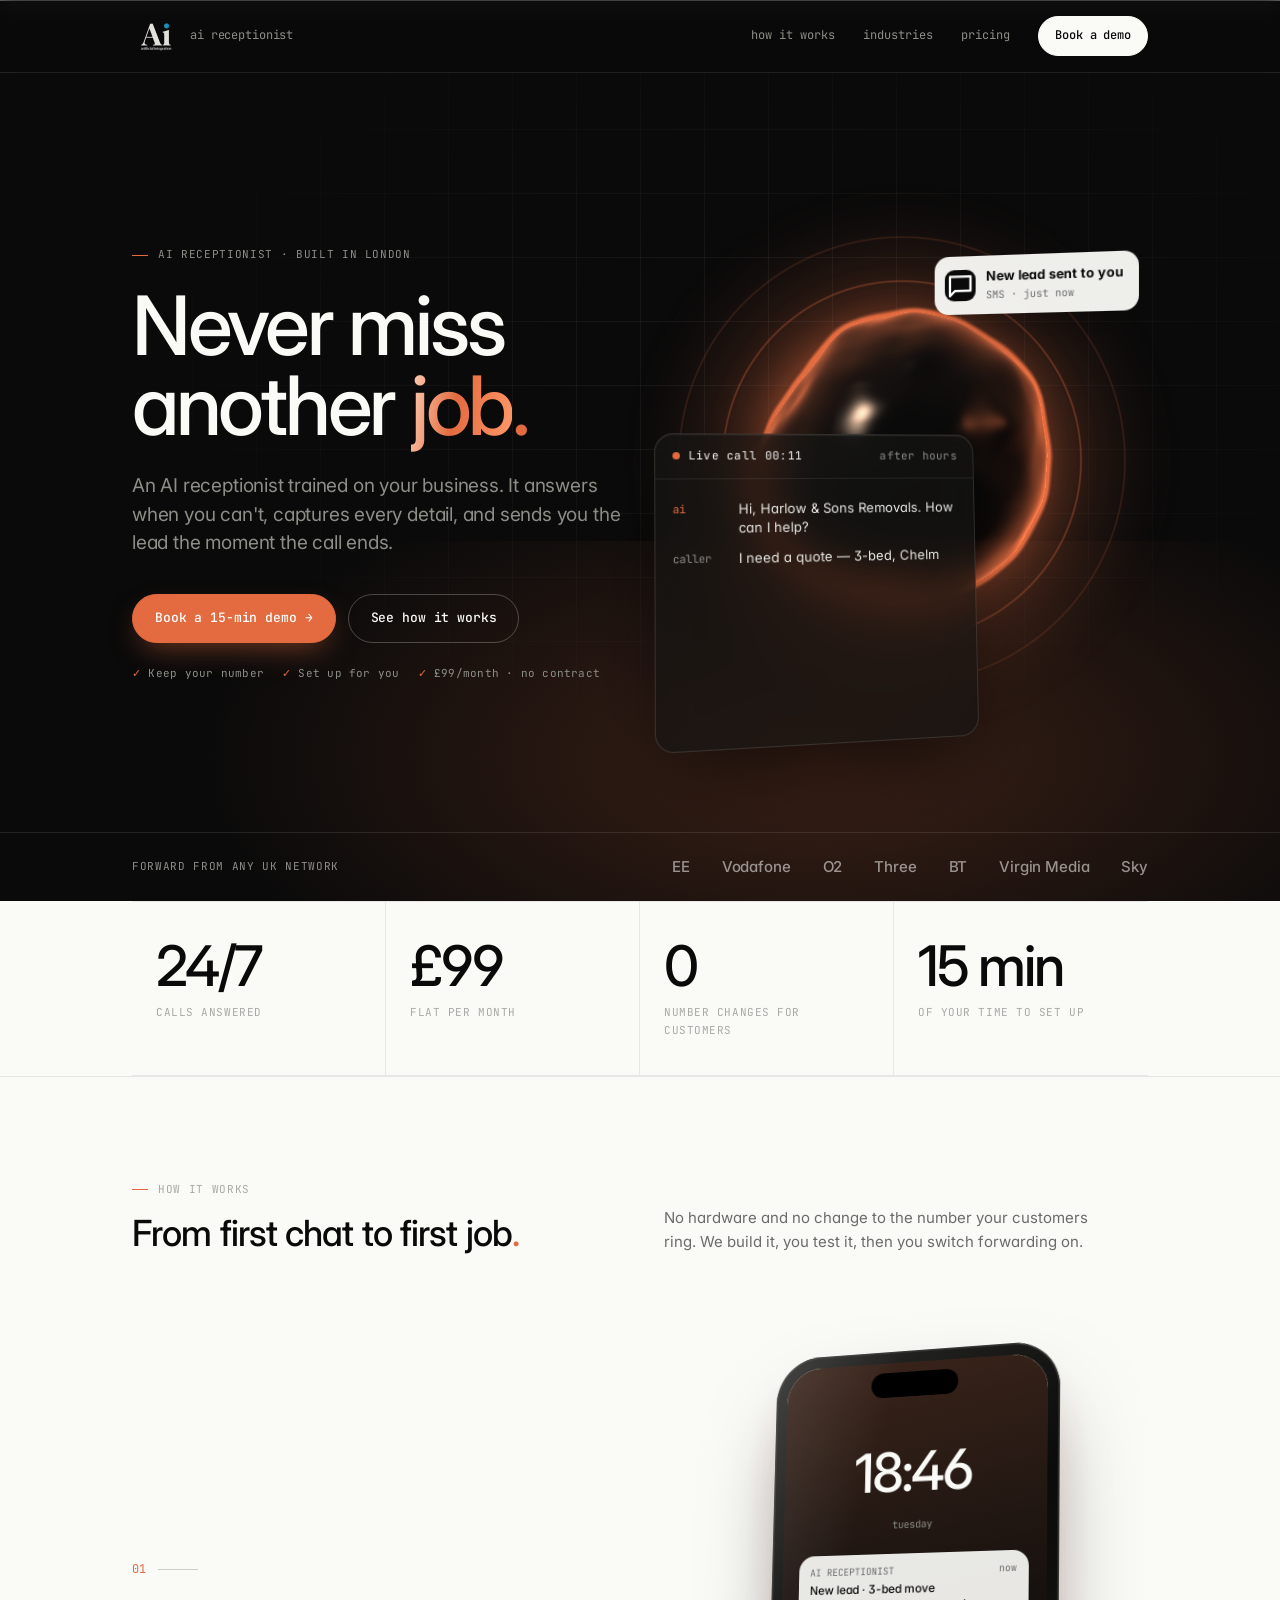
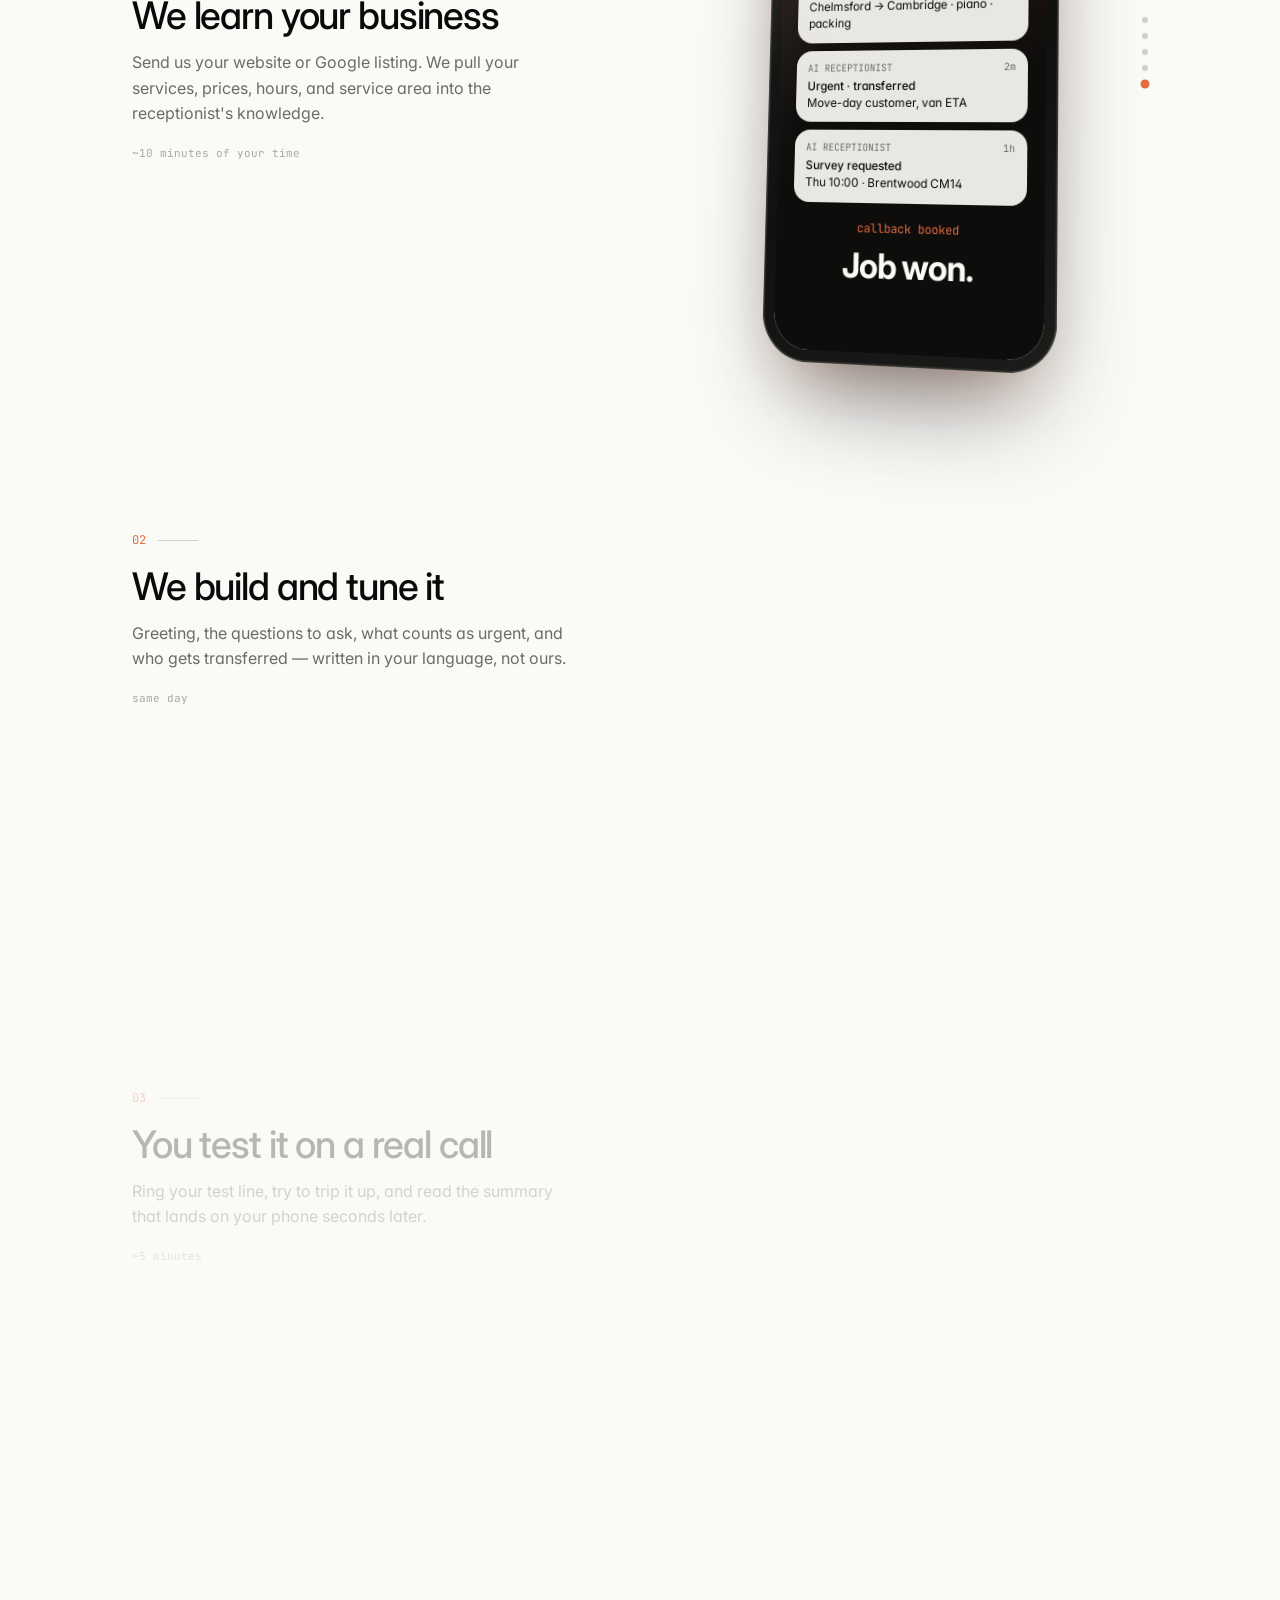
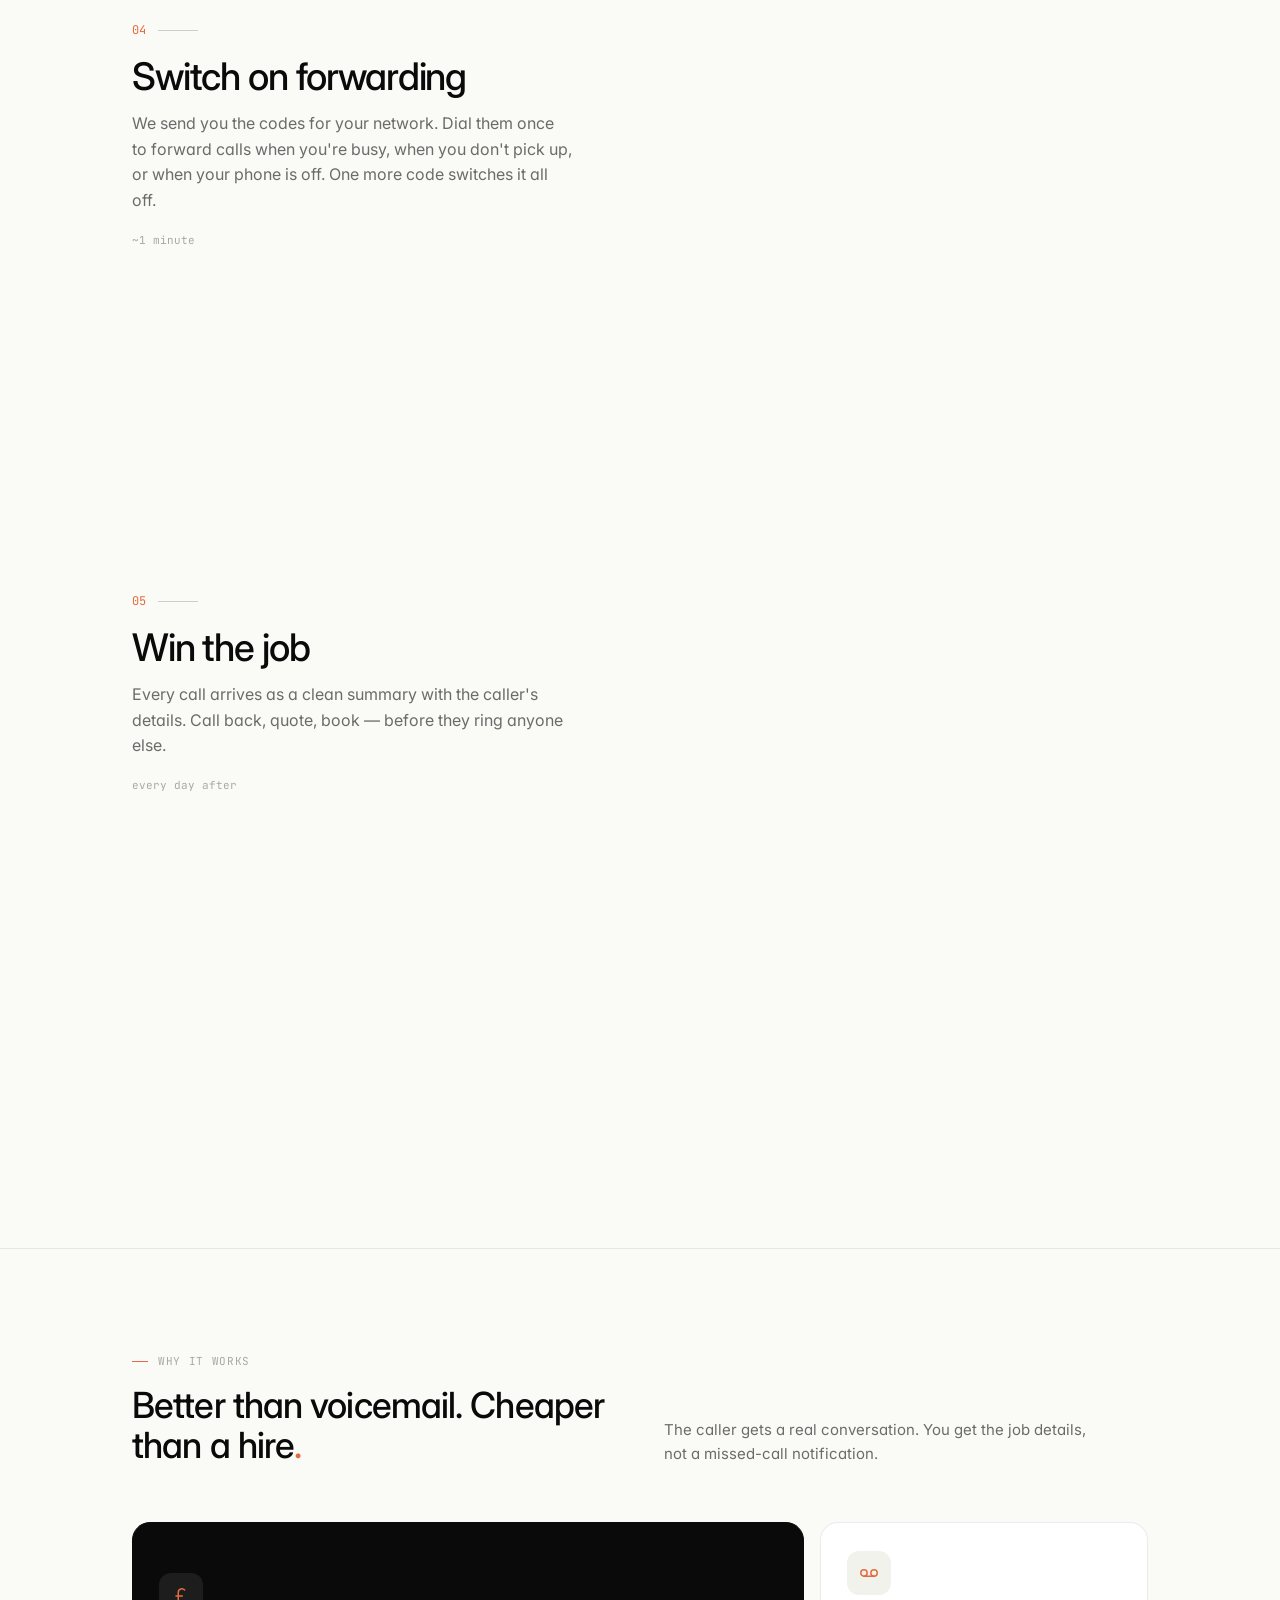
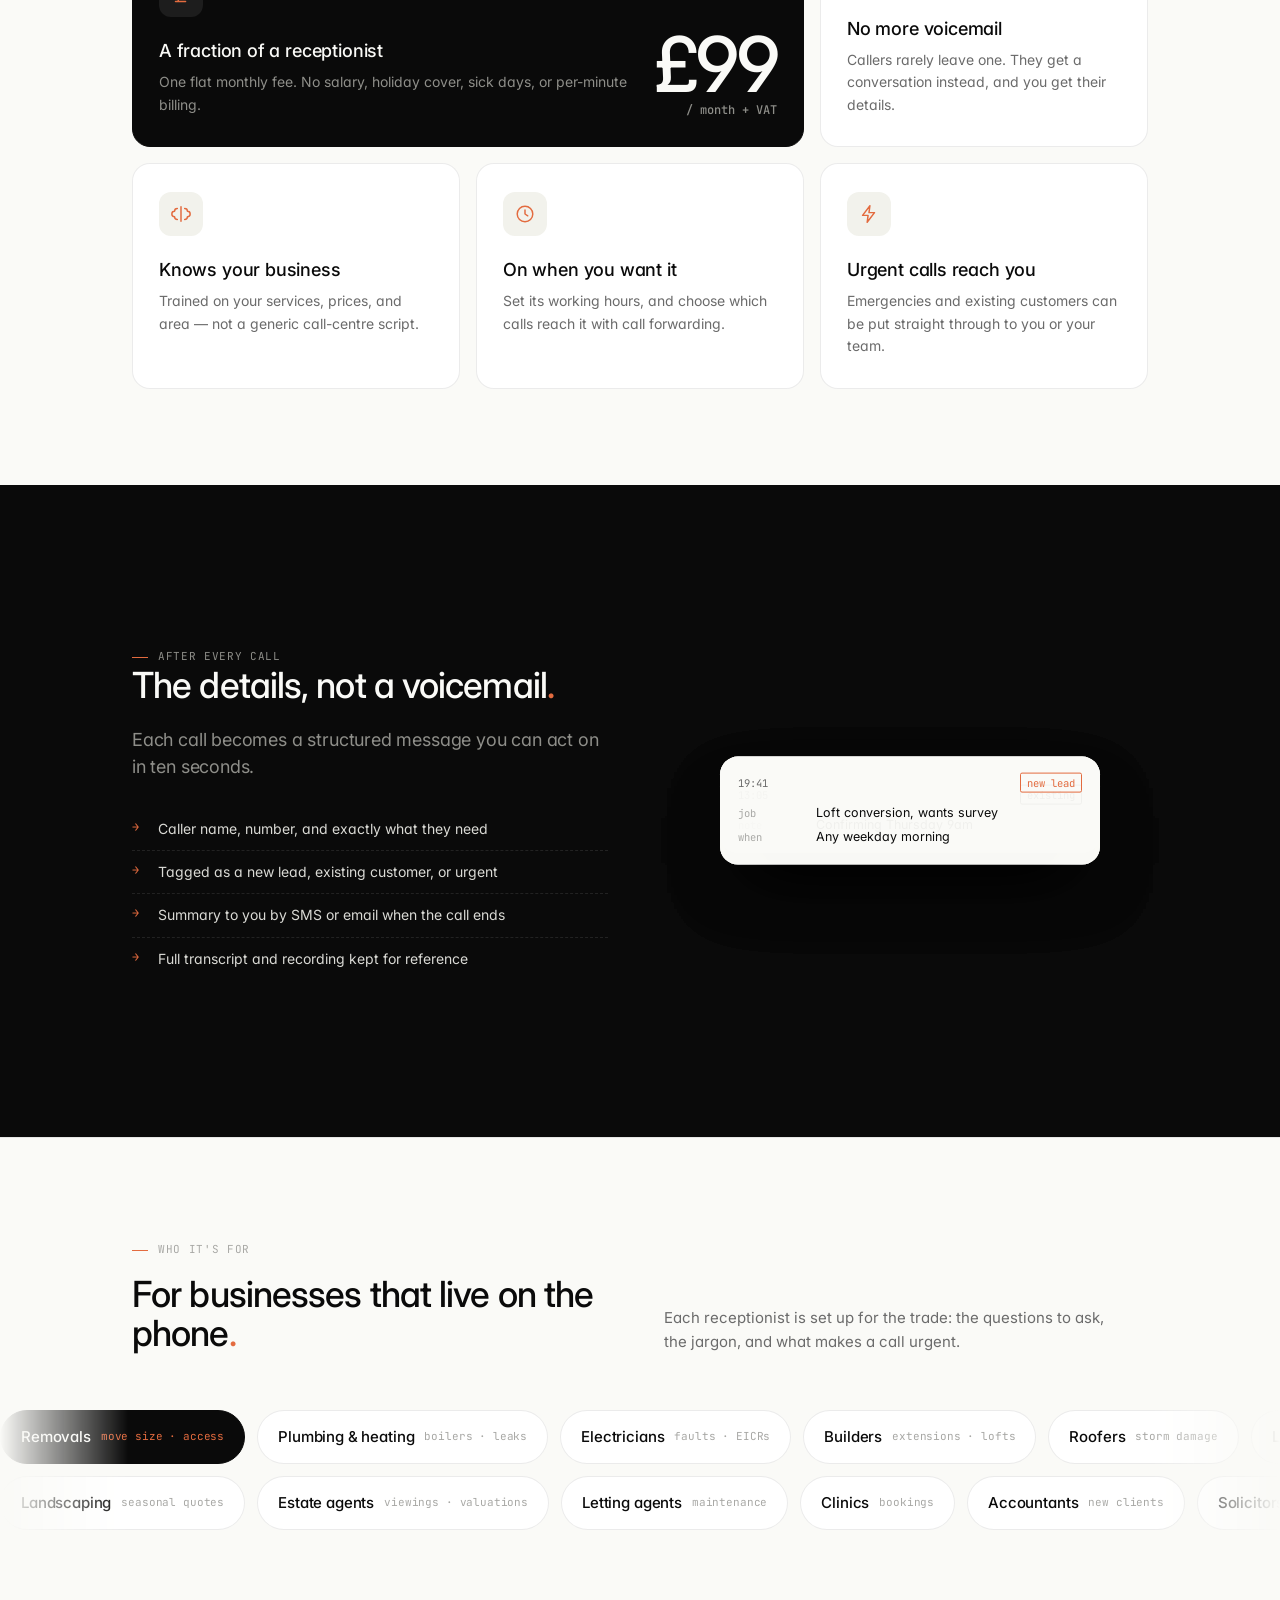
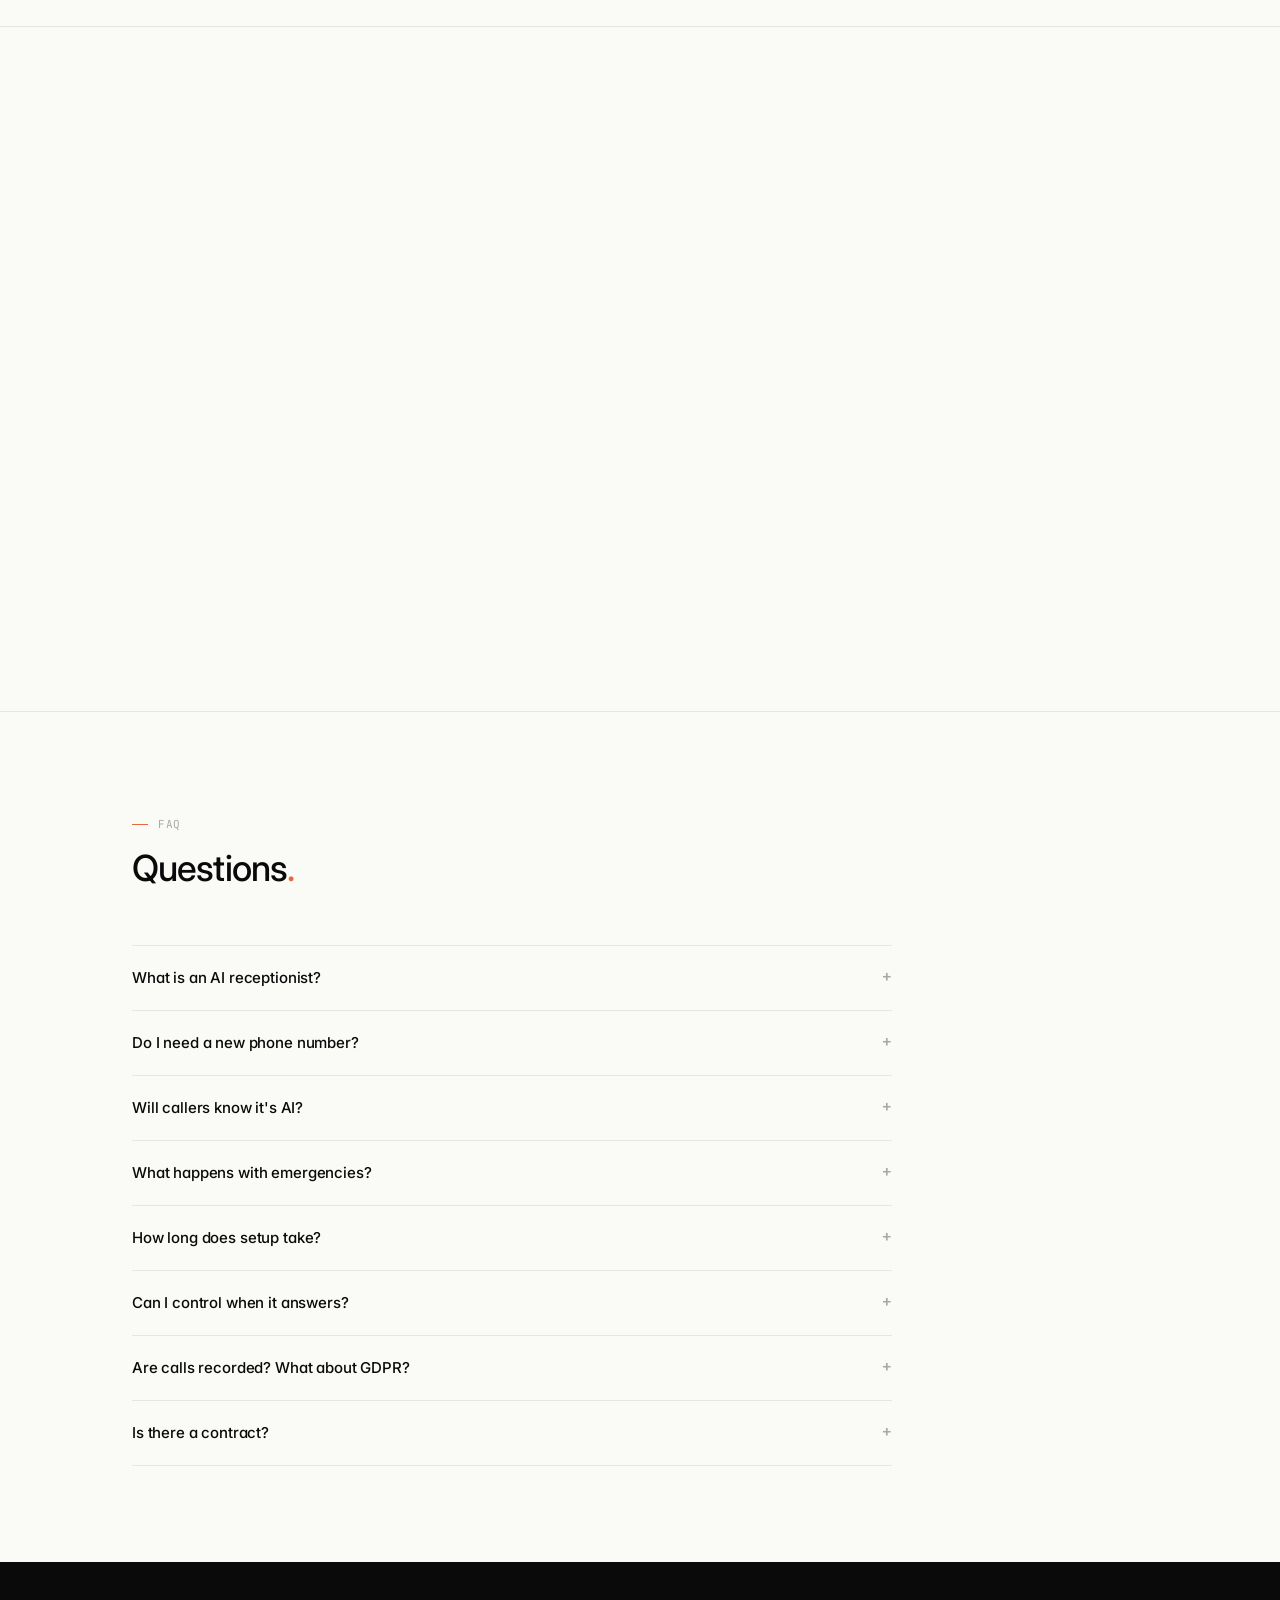
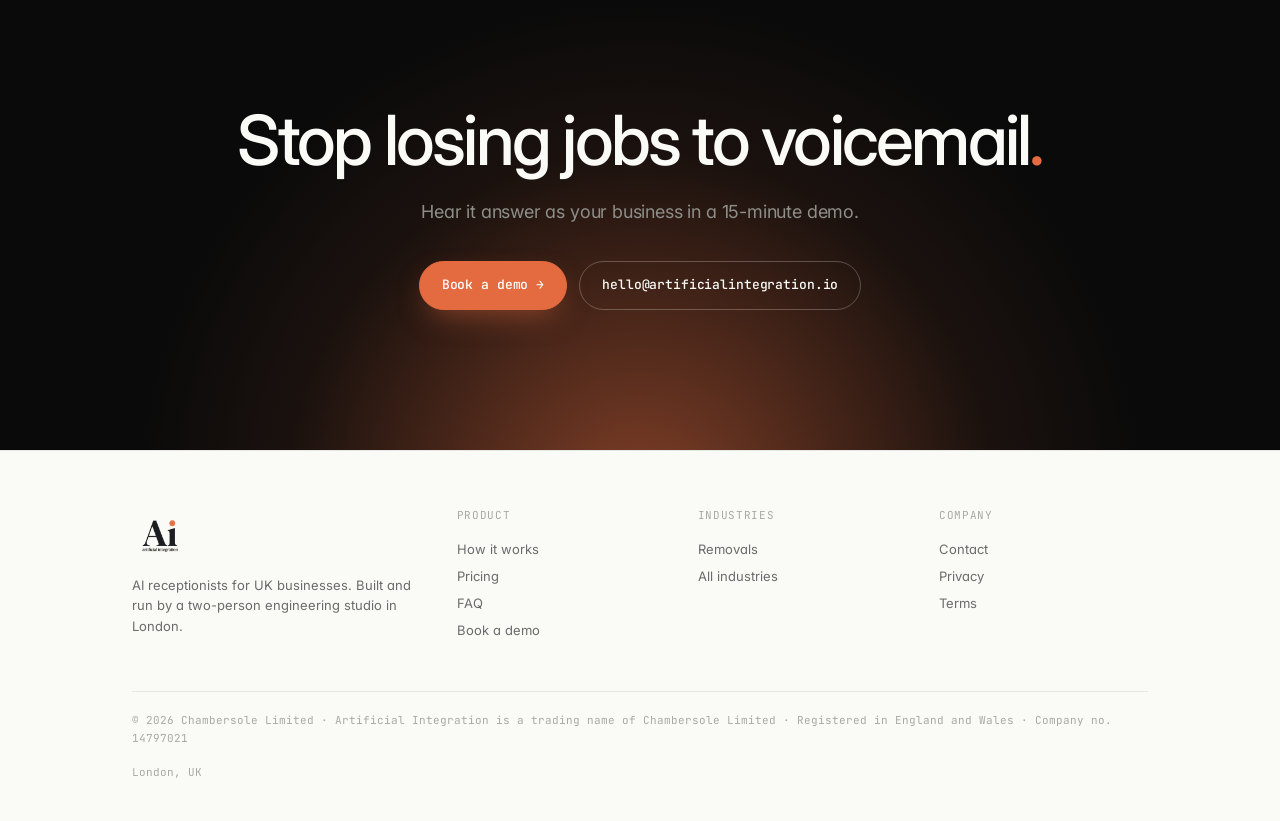
==== commit 205a72a0: "how-it-works: forwarding step shows real carrier codes, not app toggles" ====
--- a/index.html
+++ b/index.html
@@ -114,7 +114,7 @@
         <div class="story-step" data-step="1"><span class="n">01</span><h3>We learn your business</h3><p>Send us your website or Google listing. We pull your services, prices, hours, and service area into the receptionist's knowledge.</p><span class="t">~10 minutes of your time</span></div>
         <div class="story-step" data-step="2"><span class="n">02</span><h3>We build and tune it</h3><p>Greeting, the questions to ask, what counts as urgent, and who gets transferred — written in your language, not ours.</p><span class="t">same day</span></div>
         <div class="story-step" data-step="3"><span class="n">03</span><h3>You test it on a real call</h3><p>Ring your test line, try to trip it up, and read the summary that lands on your phone seconds later.</p><span class="t">~5 minutes</span></div>
-        <div class="story-step" data-step="4"><span class="n">04</span><h3>Switch on forwarding</h3><p>Forward calls when you're busy, when you don't pick up, or all the time. Turn it off again from your phone with a short code.</p><span class="t">~1 minute</span></div>
+        <div class="story-step" data-step="4"><span class="n">04</span><h3>Switch on forwarding</h3><p>We send you the codes for your network. Dial them once to forward calls when you're busy, when you don't pick up, or when your phone is off. One more code switches it all off.</p><span class="t">~1 minute</span></div>
         <div class="story-step" data-step="5"><span class="n">05</span><h3>Win the job</h3><p>Every call arrives as a clean summary with the caller's details. Call back, quote, book — before they ring anyone else.</p><span class="t">every day after</span></div>
       </div>
 
@@ -151,14 +151,14 @@
               <div class="quote"><small>ai</small>Lovely — and is there parking at both addresses?</div>
             </div>
             <div class="screen s4">
-              <h4>Call forwarding</h4><div class="cap">step 4 of 5</div>
-              <ul class="toggles">
-                <li>When I'm on another call <span class="sw on"></span></li>
-                <li>No answer after 20 seconds <span class="sw on"></span></li>
-                <li>When my phone is off <span class="sw on"></span></li>
-                <li>All calls <span class="sw"></span></li>
+              <h4>Your forwarding codes</h4><div class="cap">step 4 of 5 · dial once from your phone</div>
+              <ul class="codes">
+                <li><span class="lbl">When you're on another call</span><code>**67*0•••••#</code></li>
+                <li><span class="lbl">No answer after 20 seconds</span><code>**61*0•••••**20#</code></li>
+                <li><span class="lbl">When your phone is off</span><code>**62*0•••••#</code></li>
+                <li class="off"><span class="lbl">Switch it all off</span><code>##002#</code></li>
               </ul>
-              <div class="bar"><i></i></div>
+              <p class="codes-note">Mobile codes shown. We send the right codes for your network or landline.</p>
             </div>
             <div class="screen s5">
               <div class="time">18:46</div>
--- a/assets/css/home.css
+++ b/assets/css/home.css
@@ -261,3 +261,11 @@
 @media (prefers-reduced-motion: reduce) { .track .dup { display: none; } .track .set { flex-wrap: wrap; justify-content: center; } }
 .track { gap: 0; }
 .track .set { padding-right: 12px; }
+
+/* forwarding codes screen */
+.codes { list-style: none; display: grid; gap: 8px; }
+.codes li { background: #fff; border: 1px solid var(--line); border-radius: 12px; padding: 11px 12px; display: grid; gap: 6px; }
+.codes .lbl { font-size: 12.5px; }
+.codes code { font-family: var(--mono); font-size: 13px; color: var(--accent); letter-spacing: .02em; }
+.codes li.off code { color: var(--ink-2); }
+.codes-note { margin-top: 12px; font-family: var(--mono); font-size: 10.5px; color: var(--ink-2); line-height: 1.5; }
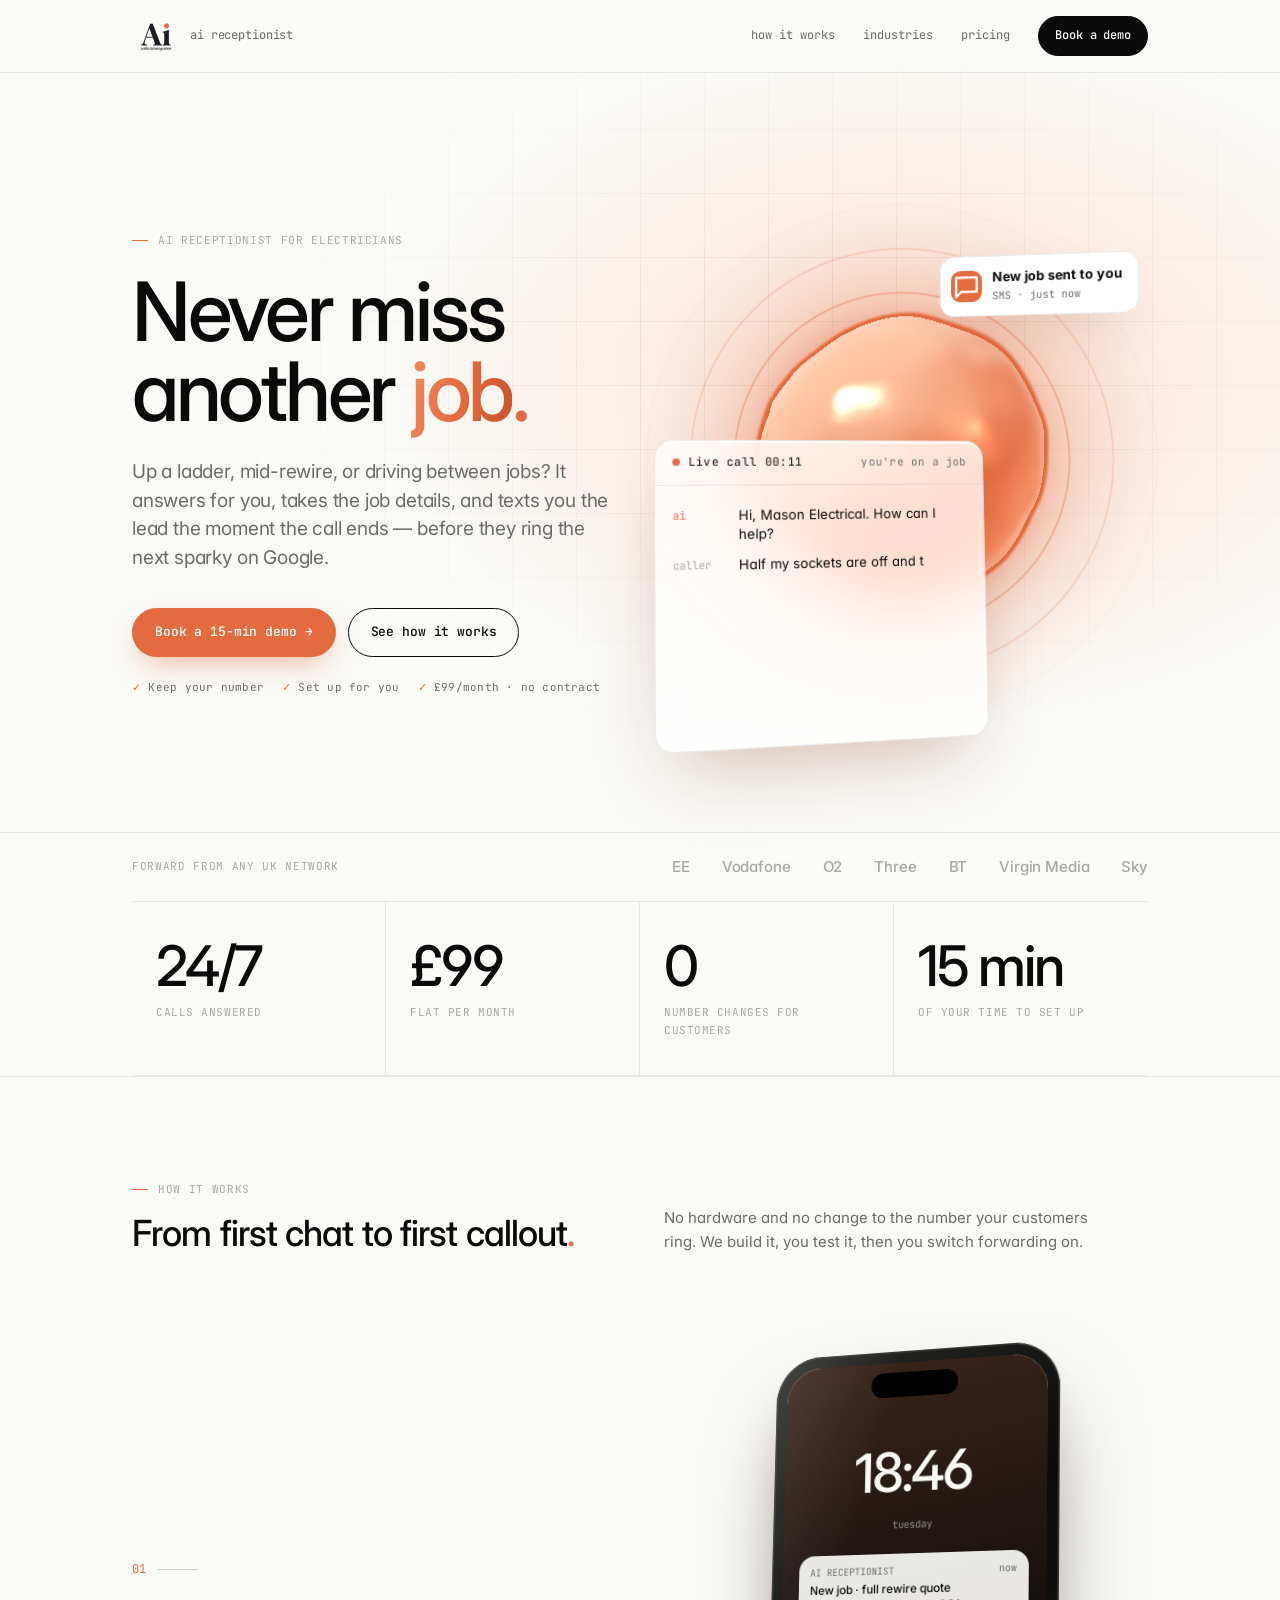
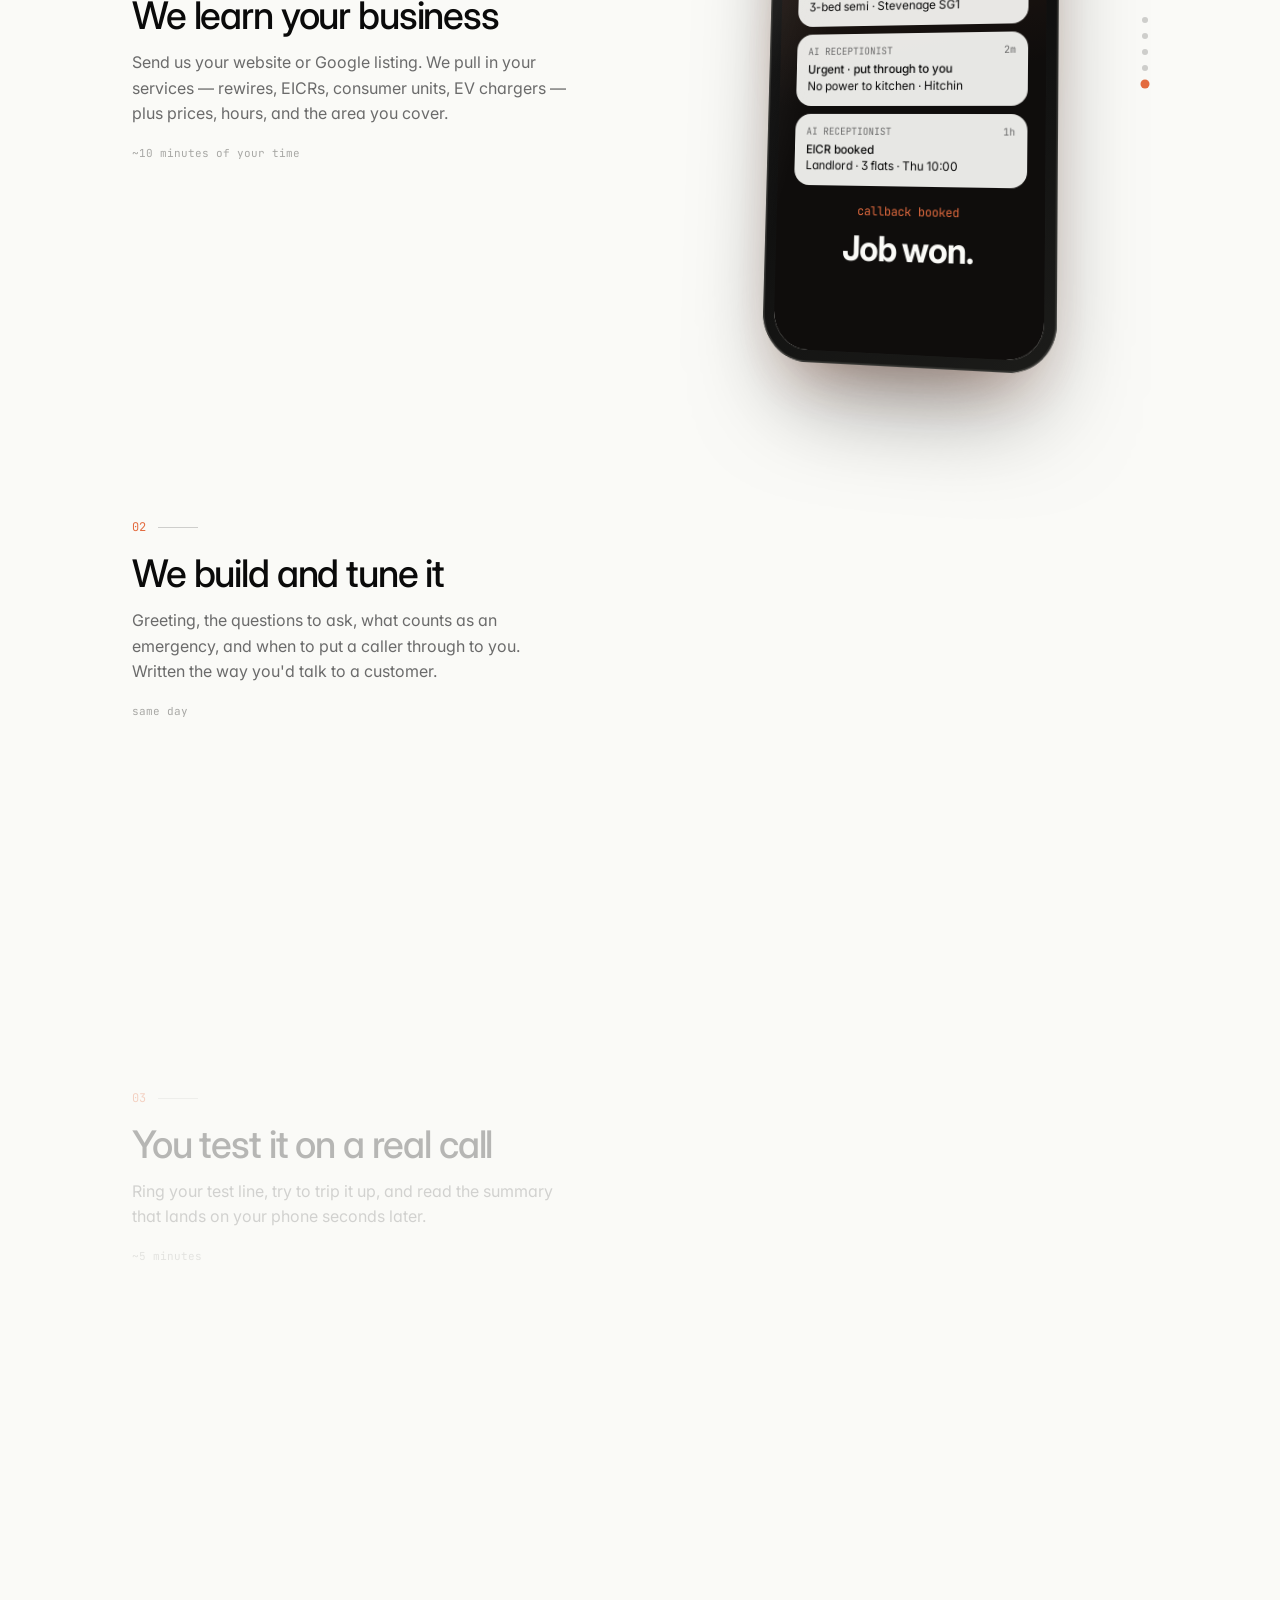
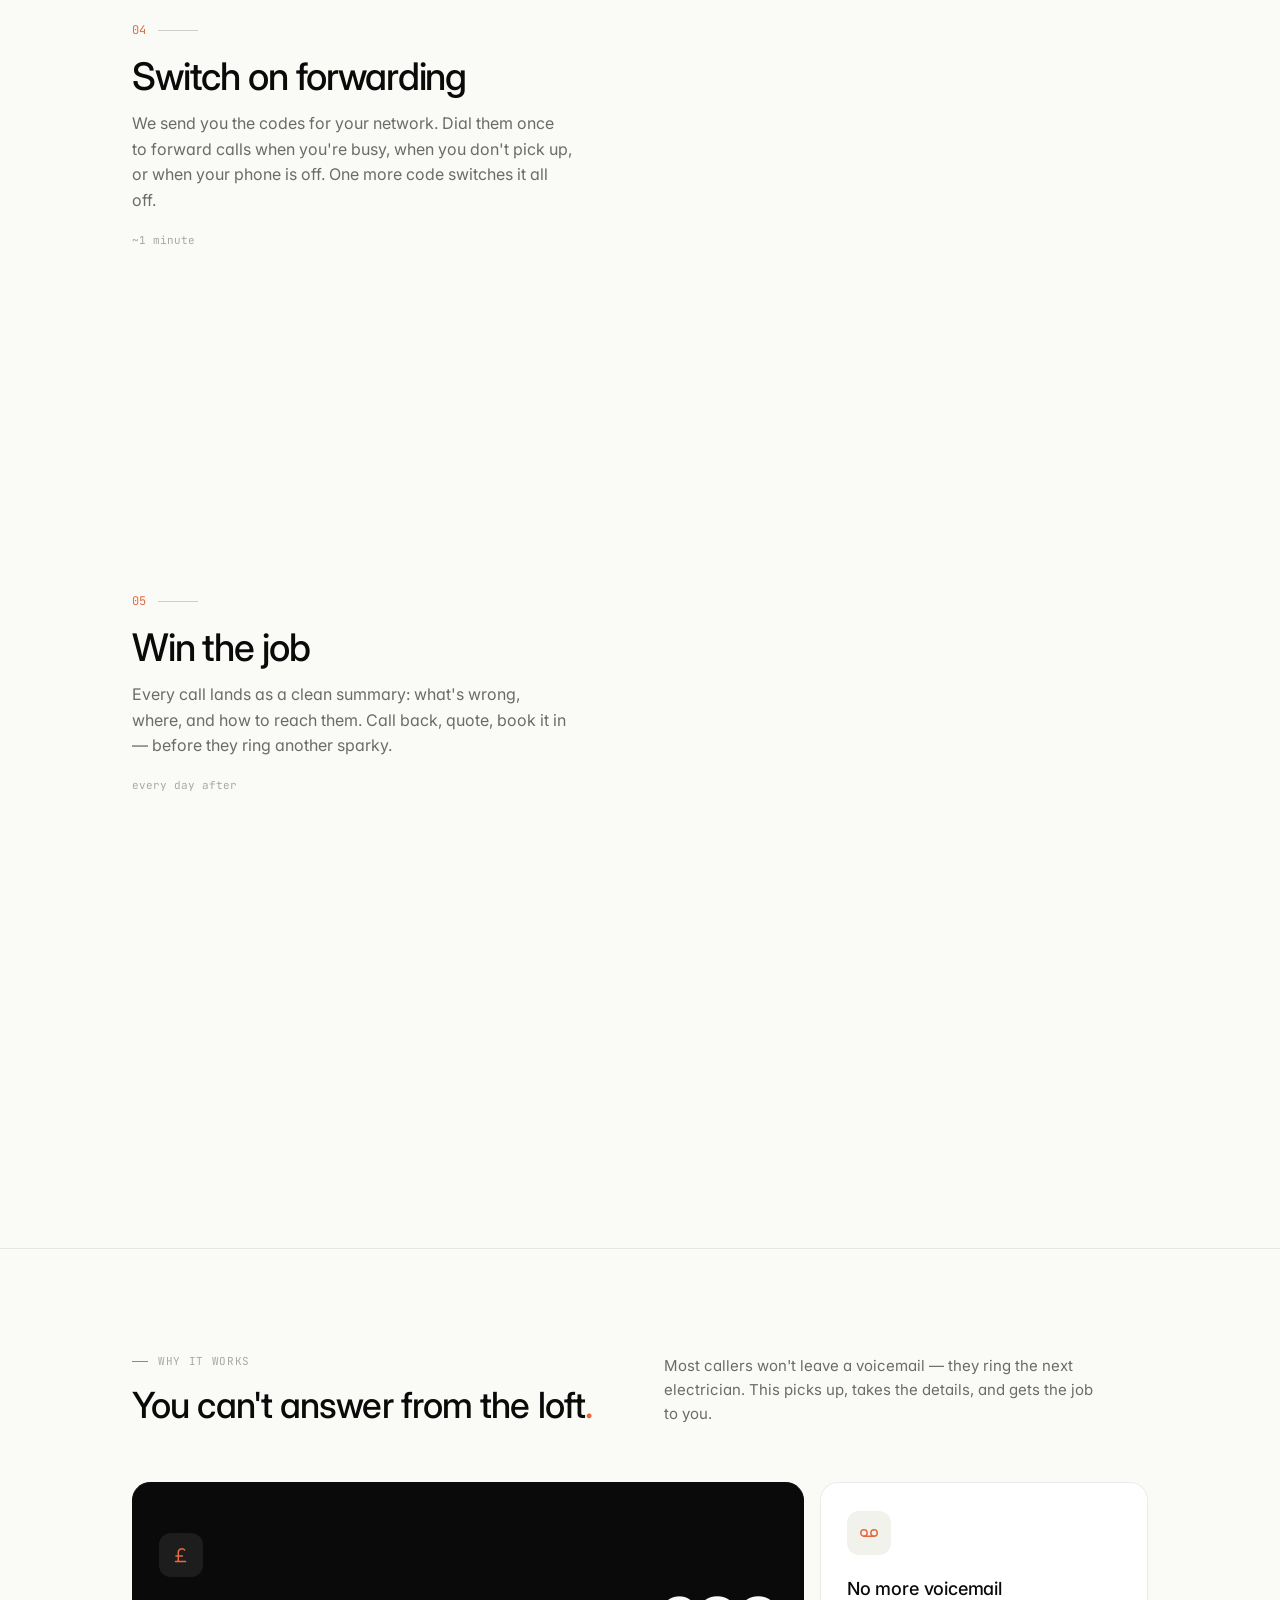
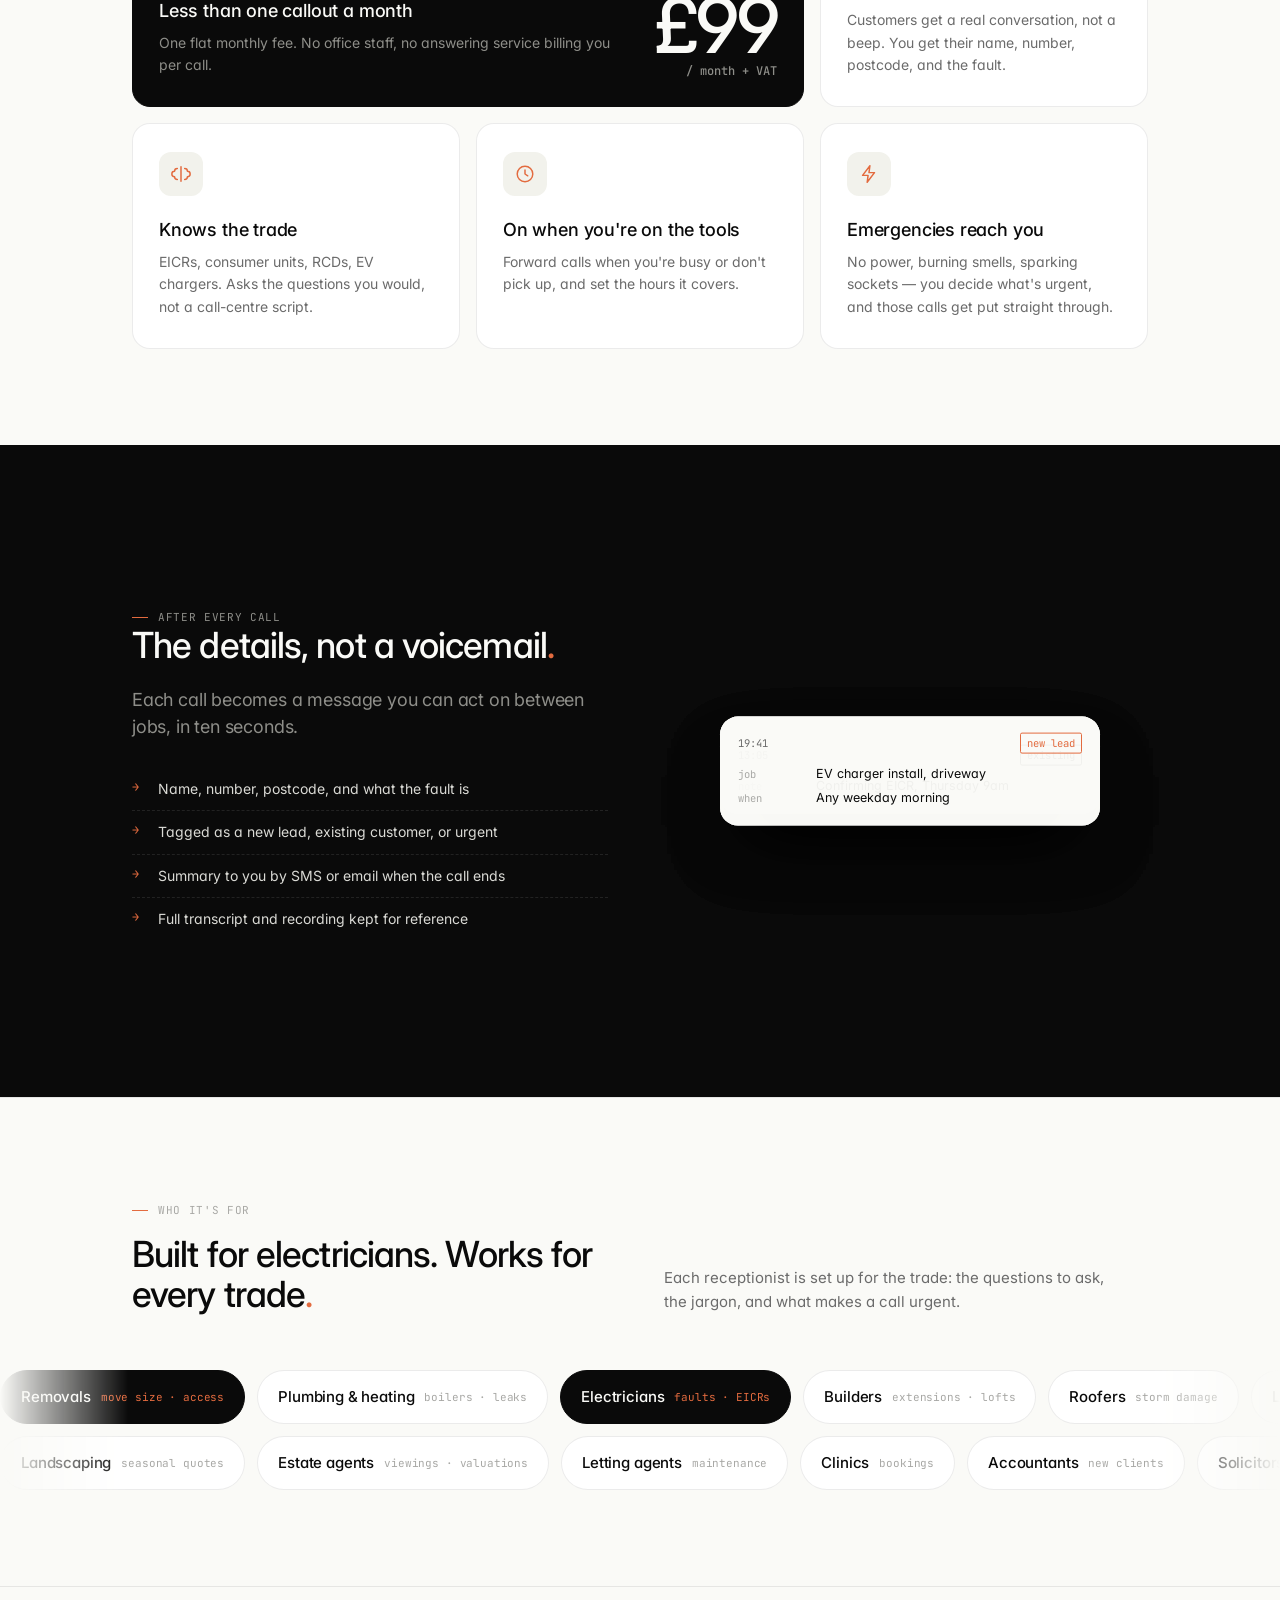
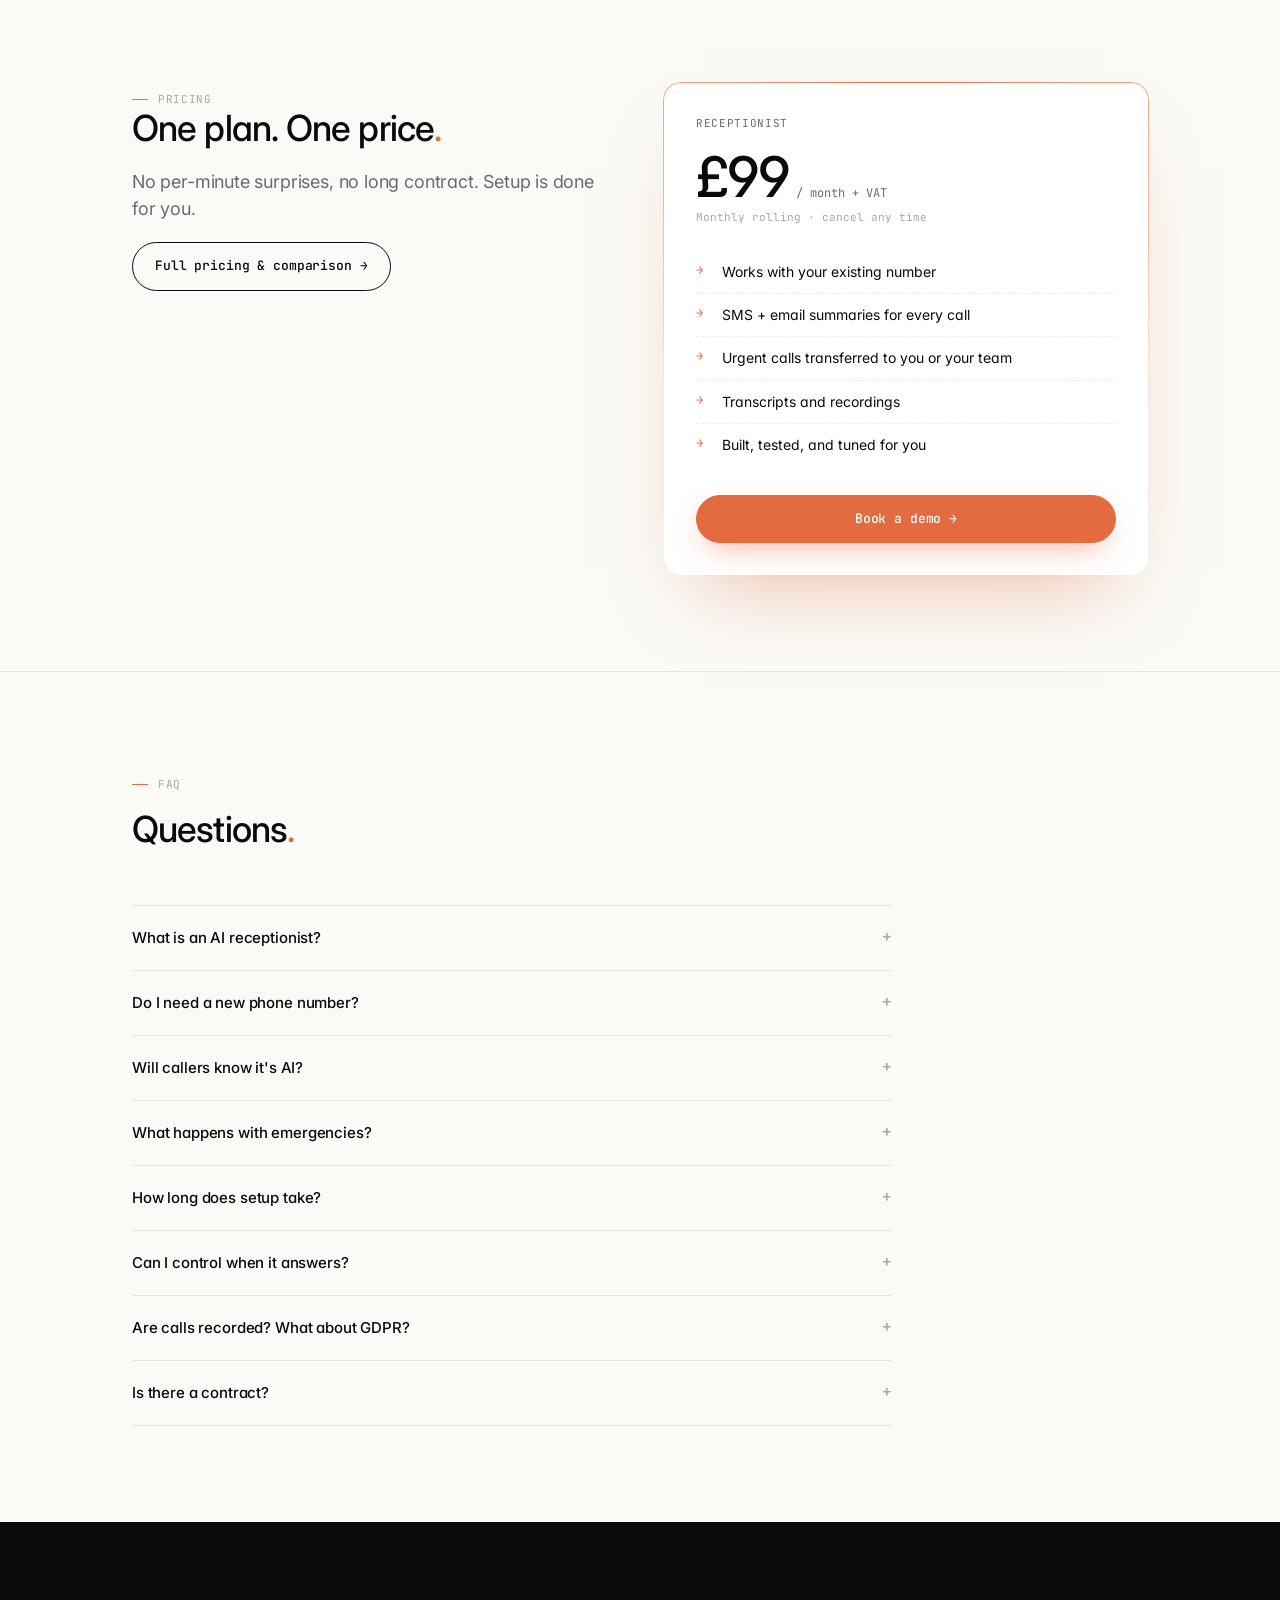
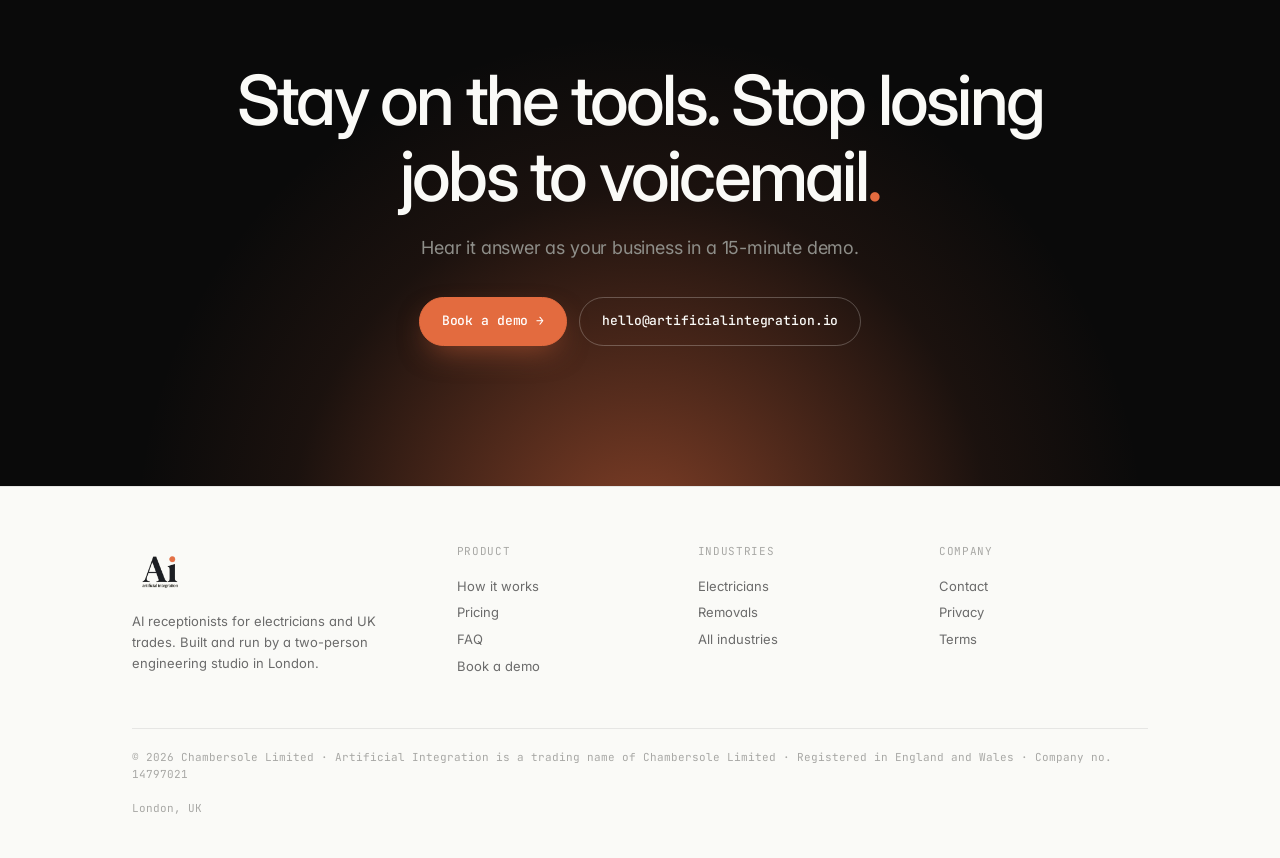
==== commit e887554d: "electricians copy, warm light orb, asset cache-busting, /electricians page" ====
--- a/index.html
+++ b/index.html
@@ -3,12 +3,12 @@
 <head>
 <meta charset="UTF-8">
 <meta name="viewport" content="width=device-width, initial-scale=1.0">
-<title>AI Receptionist for UK Businesses · Artificial Integration</title>
-<meta name="description" content="An AI receptionist that answers the calls you miss, captures the job details, and texts you a summary. Set up for you, on your existing number.">
+<title>AI Receptionist for Electricians &amp; Trades · Artificial Integration</title>
+<meta name="description" content="An AI receptionist for electricians and trades. Answers the calls you miss while you are on the tools, takes the job details, and texts you the lead. Set up for you, on your existing number.">
 <link rel="canonical" href="https://artificialintegration.io/">
 <meta property="og:type" content="website">
 <meta property="og:title" content="AI receptionist for UK businesses · Artificial Integration">
-<meta property="og:description" content="Answers the calls you miss, captures the job, texts you the summary.">
+<meta property="og:description" content="Answers while you are on the tools. Takes the job details. Texts you the lead.">
 <meta property="og:url" content="https://artificialintegration.io/">
 <meta property="og:image" content="https://artificialintegration.io/logos/ai-logo.png">
 <meta name="theme-color" content="#FAFAF7">
@@ -16,11 +16,11 @@
 <link rel="preconnect" href="https://fonts.googleapis.com">
 <link rel="preconnect" href="https://fonts.gstatic.com" crossorigin>
 <link href="https://fonts.googleapis.com/css2?family=Inter:wght@400;500&family=JetBrains+Mono:wght@400;500&display=swap" rel="stylesheet">
-<link rel="stylesheet" href="/assets/css/site.css">
-<link rel="stylesheet" href="/assets/css/home.css">
-<link rel="modulepreload" href="/assets/js/orb.js">
-<script src="/assets/js/site.js" defer></script>
-<script type="module" src="/assets/js/home.js"></script>
+<link rel="stylesheet" href="/assets/css/site.css?v=5168b84a">
+<link rel="stylesheet" href="/assets/css/home.css?v=57b0f127">
+<link rel="modulepreload" href="/assets/js/orb.js?v=92656b2d">
+<script src="/assets/js/site.js?v=bc3df820" defer></script>
+<script type="module" src="/assets/js/home.js?v=02f2afdd"></script>
 <script type="application/ld+json">
 {"@context":"https://schema.org","@type":"Service","serviceType":"AI receptionist","provider":{"@type":"Organization","name":"Artificial Integration","legalName":"Chambersole Limited","identifier":"14797021","url":"https://artificialintegration.io","email":"hello@artificialintegration.io"},"areaServed":"GB","offers":{"@type":"Offer","price":"99.00","priceCurrency":"GBP","description":"Per month, excluding VAT"}}
 </script>
@@ -43,12 +43,12 @@
 <main id="main">
 
 <!-- ================= HERO ================= -->
-<section class="hero3d dark first" data-header-dark>
+<section class="hero3d first">
   <div class="wrap">
     <div>
-      <span class="eyebrow" data-reveal>AI receptionist · built in London</span>
+      <span class="eyebrow" data-reveal>AI receptionist for electricians</span>
       <h1 data-reveal data-delay="80">Never miss<br>another <em>job</em><span class="dot">.</span></h1>
-      <p class="lede" data-reveal data-delay="160">An AI receptionist trained on your business. It answers when you can't, captures every detail, and sends you the lead the moment the call ends.</p>
+      <p class="lede" data-reveal data-delay="160">Up a ladder, mid-rewire, or driving between jobs? It answers for you, takes the job details, and texts you the lead the moment the call ends — before they ring the next sparky on Google.</p>
       <div class="cta-row" data-reveal data-delay="240">
         <a href="/book" class="btn glow">Book a 15-min demo <span class="arrow">→</span></a>
         <a href="#how" class="btn ghost">See how it works</a>
@@ -62,18 +62,18 @@
 
       <div class="chip-float">
         <span class="ic"><svg viewBox="0 0 24 24" fill="none" stroke="#fff" stroke-width="1.8" stroke-linecap="round" stroke-linejoin="round"><path d="M4 5h16v11H8l-4 4z"/></svg></span>
-        <span><b>New lead sent to you</b><small>SMS · just now</small></span>
+        <span><b>New job sent to you</b><small>SMS · just now</small></span>
       </div>
 
       <div class="call-card">
-        <div class="card-head"><span class="live">Live call <span data-call-clock>00:00</span></span><span>after hours</span></div>
+        <div class="card-head"><span class="live">Live call <span data-call-clock>00:00</span></span><span>you're on a job</span></div>
         <ul class="call-lines">
-          <li class="call-line ai"><span class="who">ai</span><span class="txt" data-text="Hi, Harlow &amp; Sons Removals. How can I help?">Hi, Harlow &amp; Sons Removals. How can I help?</span></li>
-          <li class="call-line"><span class="who">caller</span><span class="txt" data-text="I need a quote — 3-bed, Chelmsford to Cambridge.">I need a quote — 3-bed, Chelmsford to Cambridge.</span></li>
-          <li class="call-line ai"><span class="who">ai</span><span class="txt" data-text="Of course. Any large items, and do you need packing?">Of course. Any large items, and do you need packing?</span></li>
-          <li class="call-line"><span class="who">caller</span><span class="txt" data-text="A piano. Packing too, please.">A piano. Packing too, please.</span></li>
+          <li class="call-line ai"><span class="who">ai</span><span class="txt" data-text="Hi, Mason Electrical. How can I help?">Hi, Mason Electrical. How can I help?</span></li>
+          <li class="call-line"><span class="who">caller</span><span class="txt" data-text="Half my sockets are off and the RCD keeps tripping.">Half my sockets are off and the RCD keeps tripping.</span></li>
+          <li class="call-line ai"><span class="who">ai</span><span class="txt" data-text="Sorry to hear that. Any burning smell or scorch marks? And what's your postcode?">Sorry to hear that. Any burning smell or scorch marks? And what's your postcode?</span></li>
+          <li class="call-line"><span class="who">caller</span><span class="txt" data-text="No, nothing like that. It's SG4.">No, nothing like that. It's SG4.</span></li>
         </ul>
-        <div class="call-summary"><span class="ic"><svg viewBox="0 0 24 24" width="16" height="16" fill="none" stroke="#fff" stroke-width="1.8" stroke-linecap="round" stroke-linejoin="round"><path d="M5 4h4l2 5-2.5 1.5a11 11 0 0 0 5 5L15 13l5 2v4a2 2 0 0 1-2 2A16 16 0 0 1 3 6a2 2 0 0 1 2-2"/></svg></span><span><b>Lead captured</b> · 3-bed move, piano, packing. Sent to your phone.</span></div>
+        <div class="call-summary"><span class="ic"><svg viewBox="0 0 24 24" width="16" height="16" fill="none" stroke="#fff" stroke-width="1.8" stroke-linecap="round" stroke-linejoin="round"><path d="M5 4h4l2 5-2.5 1.5a11 11 0 0 0 5 5L15 13l5 2v4a2 2 0 0 1-2 2A16 16 0 0 1 3 6a2 2 0 0 1 2-2"/></svg></span><span><b>Job captured</b> · RCD tripping, SG4. Sent to your phone.</span></div>
       </div>
     </div>
   </div>
@@ -104,18 +104,18 @@
     <div class="sec-head">
       <div data-reveal>
         <span class="eyebrow">How it works</span>
-        <h2>From first chat to first job<span class="dot">.</span></h2>
+        <h2>From first chat to first callout<span class="dot">.</span></h2>
       </div>
       <p data-reveal data-delay="100">No hardware and no change to the number your customers ring. We build it, you test it, then you switch forwarding on.</p>
     </div>
 
     <div class="story">
       <div class="story-steps">
-        <div class="story-step" data-step="1"><span class="n">01</span><h3>We learn your business</h3><p>Send us your website or Google listing. We pull your services, prices, hours, and service area into the receptionist's knowledge.</p><span class="t">~10 minutes of your time</span></div>
-        <div class="story-step" data-step="2"><span class="n">02</span><h3>We build and tune it</h3><p>Greeting, the questions to ask, what counts as urgent, and who gets transferred — written in your language, not ours.</p><span class="t">same day</span></div>
+        <div class="story-step" data-step="1"><span class="n">01</span><h3>We learn your business</h3><p>Send us your website or Google listing. We pull in your services — rewires, EICRs, consumer units, EV chargers — plus prices, hours, and the area you cover.</p><span class="t">~10 minutes of your time</span></div>
+        <div class="story-step" data-step="2"><span class="n">02</span><h3>We build and tune it</h3><p>Greeting, the questions to ask, what counts as an emergency, and when to put a caller through to you. Written the way you'd talk to a customer.</p><span class="t">same day</span></div>
         <div class="story-step" data-step="3"><span class="n">03</span><h3>You test it on a real call</h3><p>Ring your test line, try to trip it up, and read the summary that lands on your phone seconds later.</p><span class="t">~5 minutes</span></div>
         <div class="story-step" data-step="4"><span class="n">04</span><h3>Switch on forwarding</h3><p>We send you the codes for your network. Dial them once to forward calls when you're busy, when you don't pick up, or when your phone is off. One more code switches it all off.</p><span class="t">~1 minute</span></div>
-        <div class="story-step" data-step="5"><span class="n">05</span><h3>Win the job</h3><p>Every call arrives as a clean summary with the caller's details. Call back, quote, book — before they ring anyone else.</p><span class="t">every day after</span></div>
+        <div class="story-step" data-step="5"><span class="n">05</span><h3>Win the job</h3><p>Every call lands as a clean summary: what's wrong, where, and how to reach them. Call back, quote, book it in — before they ring another sparky.</p><span class="t">every day after</span></div>
       </div>
 
       <div class="story-stage" aria-hidden="true">
@@ -124,23 +124,23 @@
           <div class="screen-wrap">
             <div class="screen s1">
               <h4>Learning your business</h4><div class="cap">step 1 of 5</div>
-              <div class="field"><span>harlowremovals.co.uk</span><span class="ok">●</span></div>
+              <div class="field"><span>masonelectrical.co.uk</span><span class="ok">●</span></div>
               <div class="bar"><i></i></div>
               <ul class="scan">
-                <li><b>Services</b><span>House moves · packing · storage ✓</span></li>
-                <li><b>Service area</b><span>Essex · Herts · Cambs ✓</span></li>
-                <li><b>Hours</b><span>Mon–Sat 7am–6pm ✓</span></li>
-                <li><b>Pricing guide</b><span>From £450 · surveys free ✓</span></li>
+                <li><b>Services</b><span>Rewires · EICRs · EV chargers ✓</span></li>
+                <li><b>Service area</b><span>Herts · Beds · N London ✓</span></li>
+                <li><b>Hours</b><span>Mon–Fri 7:30am–5pm ✓</span></li>
+                <li><b>Pricing guide</b><span>EICR from £150 · callout £85 ✓</span></li>
               </ul>
             </div>
             <div class="screen s2">
               <h4>Your receptionist</h4><div class="cap">step 2 of 5</div>
-              <div class="greet"><small>greeting</small>“Hi, Harlow &amp; Sons Removals — how can I help?”</div>
+              <div class="greet"><small>greeting</small>“Hi, Mason Electrical — how can I help?”</div>
               <ul class="toggles">
-                <li>Ask for move date &amp; postcodes <span class="sw on"></span></li>
-                <li>Ask about large items <span class="sw on"></span></li>
-                <li>Transfer move-day calls to me <span class="sw on"></span></li>
-                <li>Text caller a booking link <span class="sw on"></span></li>
+                <li>Ask for postcode &amp; property type <span class="sw on"></span></li>
+                <li>Check for burning smell or sparking <span class="sw on"></span></li>
+                <li>Put emergencies through to me <span class="sw on"></span></li>
+                <li>Text landlords an EICR booking link <span class="sw on"></span></li>
               </ul>
             </div>
             <div class="screen s3">
@@ -148,7 +148,7 @@
               <h4>Your receptionist</h4>
               <div class="avatar"></div>
               <div class="wave"><i></i><i></i><i></i><i></i><i></i><i></i><i></i><i></i><i></i><i></i><i></i></div>
-              <div class="quote"><small>ai</small>Lovely — and is there parking at both addresses?</div>
+              <div class="quote"><small>ai</small>Thanks — is it a house or a flat, and roughly how old is the fuse board?</div>
             </div>
             <div class="screen s4">
               <h4>Your forwarding codes</h4><div class="cap">step 4 of 5 · dial once from your phone</div>
@@ -163,9 +163,9 @@
             <div class="screen s5">
               <div class="time">18:46</div>
               <div class="date">tuesday</div>
-              <div class="notif"><div class="h"><span>AI RECEPTIONIST</span><span>now</span></div><b>New lead · 3-bed move</b><br>Chelmsford → Cambridge · piano · packing</div>
-              <div class="notif"><div class="h"><span>AI RECEPTIONIST</span><span>2m</span></div><b>Urgent · transferred</b><br>Move-day customer, van ETA</div>
-              <div class="notif"><div class="h"><span>AI RECEPTIONIST</span><span>1h</span></div><b>Survey requested</b><br>Thu 10:00 · Brentwood CM14</div>
+              <div class="notif"><div class="h"><span>AI RECEPTIONIST</span><span>now</span></div><b>New job · full rewire quote</b><br>3-bed semi · Stevenage SG1</div>
+              <div class="notif"><div class="h"><span>AI RECEPTIONIST</span><span>2m</span></div><b>Urgent · put through to you</b><br>No power to kitchen · Hitchin</div>
+              <div class="notif"><div class="h"><span>AI RECEPTIONIST</span><span>1h</span></div><b>EICR booked</b><br>Landlord · 3 flats · Thu 10:00</div>
               <div class="won">callback booked<b>Job won.</b></div>
             </div>
           </div>
@@ -180,18 +180,18 @@
 <section>
   <div class="wrap">
     <div class="sec-head">
-      <div data-reveal><span class="eyebrow">Why it works</span><h2>Better than voicemail. Cheaper than a hire<span class="dot">.</span></h2></div>
-      <p data-reveal data-delay="100">The caller gets a real conversation. You get the job details, not a missed-call notification.</p>
+      <div data-reveal><span class="eyebrow">Why it works</span><h2>You can't answer from the loft<span class="dot">.</span></h2></div>
+      <p data-reveal data-delay="100">Most callers won't leave a voicemail — they ring the next electrician. This picks up, takes the details, and gets the job to you.</p>
     </div>
     <div class="bento">
       <div class="tile wide" data-tilt="3" data-reveal>
-        <div><span class="ic"><svg viewBox="0 0 24 24"><path d="M16 6.5a4 4 0 0 0-7 2.6V19M6.5 13h7M6 19h11"/></svg></span><h3>A fraction of a receptionist</h3><p>One flat monthly fee. No salary, holiday cover, sick days, or per-minute billing.</p></div>
+        <div><span class="ic"><svg viewBox="0 0 24 24"><path d="M16 6.5a4 4 0 0 0-7 2.6V19M6.5 13h7M6 19h11"/></svg></span><h3>Less than one callout a month</h3><p>One flat monthly fee. No office staff, no answering service billing you per call.</p></div>
         <div class="big">£99<small>/ month + VAT</small></div>
       </div>
-      <div class="tile" data-tilt="5" data-reveal data-delay="80"><span class="ic"><svg viewBox="0 0 24 24"><circle cx="6.5" cy="12" r="3.5"/><circle cx="17.5" cy="12" r="3.5"/><path d="M6.5 15.5h11"/></svg></span><h3>No more voicemail</h3><p>Callers rarely leave one. They get a conversation instead, and you get their details.</p></div>
-      <div class="tile" data-tilt="5" data-reveal><span class="ic"><svg viewBox="0 0 24 24"><path d="M12 4v16M8 6a3 3 0 0 0-3 3 3 3 0 0 0 0 6 3 3 0 0 0 3 3M16 6a3 3 0 0 1 3 3 3 3 0 0 1 0 6 3 3 0 0 1-3 3"/></svg></span><h3>Knows your business</h3><p>Trained on your services, prices, and area — not a generic call-centre script.</p></div>
-      <div class="tile" data-tilt="5" data-reveal data-delay="80"><span class="ic"><svg viewBox="0 0 24 24"><circle cx="12" cy="12" r="8.5"/><path d="M12 7.5V12l3 2"/></svg></span><h3>On when you want it</h3><p>Set its working hours, and choose which calls reach it with call forwarding.</p></div>
-      <div class="tile" data-tilt="5" data-reveal data-delay="160"><span class="ic"><svg viewBox="0 0 24 24"><path d="M13 3 5 13.5h6L10 21l8-10.5h-6z"/></svg></span><h3>Urgent calls reach you</h3><p>Emergencies and existing customers can be put straight through to you or your team.</p></div>
+      <div class="tile" data-tilt="5" data-reveal data-delay="80"><span class="ic"><svg viewBox="0 0 24 24"><circle cx="6.5" cy="12" r="3.5"/><circle cx="17.5" cy="12" r="3.5"/><path d="M6.5 15.5h11"/></svg></span><h3>No more voicemail</h3><p>Customers get a real conversation, not a beep. You get their name, number, postcode, and the fault.</p></div>
+      <div class="tile" data-tilt="5" data-reveal><span class="ic"><svg viewBox="0 0 24 24"><path d="M12 4v16M8 6a3 3 0 0 0-3 3 3 3 0 0 0 0 6 3 3 0 0 0 3 3M16 6a3 3 0 0 1 3 3 3 3 0 0 1 0 6 3 3 0 0 1-3 3"/></svg></span><h3>Knows the trade</h3><p>EICRs, consumer units, RCDs, EV chargers. Asks the questions you would, not a call-centre script.</p></div>
+      <div class="tile" data-tilt="5" data-reveal data-delay="80"><span class="ic"><svg viewBox="0 0 24 24"><circle cx="12" cy="12" r="8.5"/><path d="M12 7.5V12l3 2"/></svg></span><h3>On when you're on the tools</h3><p>Forward calls when you're busy or don't pick up, and set the hours it covers.</p></div>
+      <div class="tile" data-tilt="5" data-reveal data-delay="160"><span class="ic"><svg viewBox="0 0 24 24"><path d="M13 3 5 13.5h6L10 21l8-10.5h-6z"/></svg></span><h3>Emergencies reach you</h3><p>No power, burning smells, sparking sockets — you decide what's urgent, and those calls get put straight through.</p></div>
     </div>
   </div>
 </section>
@@ -202,19 +202,19 @@
     <div>
       <span class="eyebrow" data-reveal>After every call</span>
       <h2 data-reveal data-delay="80">The details, not a voicemail<span class="dot">.</span></h2>
-      <p class="lede mt" data-reveal data-delay="160">Each call becomes a structured message you can act on in ten seconds.</p>
+      <p class="lede mt" data-reveal data-delay="160">Each call becomes a message you can act on between jobs, in ten seconds.</p>
       <ul class="ticks" data-reveal data-delay="240">
-        <li>Caller name, number, and exactly what they need</li>
+        <li>Name, number, postcode, and what the fault is</li>
         <li>Tagged as a new lead, existing customer, or urgent</li>
         <li>Summary to you by SMS or email when the call ends</li>
         <li>Full transcript and recording kept for reference</li>
       </ul>
     </div>
     <div class="fan" aria-hidden="true">
-      <div class="nc"><div class="h"><span>07:58</span><span class="tag solid">urgent</span></div><div class="k"><span>issue</span><span>Boiler out, no hot water</span></div><div class="k"><span>action</span><span>Transferred to you live</span></div></div>
-      <div class="nc"><div class="h"><span>11:20</span><span class="tag">new lead</span></div><div class="k"><span>job</span><span>Kitchen rewire quote</span></div><div class="k"><span>where</span><span>Hitchin SG4</span></div></div>
-      <div class="nc"><div class="h"><span>13:05</span><span class="tag ink">existing</span></div><div class="k"><span>note</span><span>Confirming Thursday 9am</span></div></div>
-      <div class="nc"><div class="h"><span>19:41</span><span class="tag">new lead</span></div><div class="k"><span>job</span><span>Loft conversion, wants survey</span></div><div class="k"><span>when</span><span>Any weekday morning</span></div></div>
+      <div class="nc"><div class="h"><span>07:58</span><span class="tag solid">urgent</span></div><div class="k"><span>issue</span><span>Power out to kitchen and lights</span></div><div class="k"><span>action</span><span>Put through to you live</span></div></div>
+      <div class="nc"><div class="h"><span>11:20</span><span class="tag">new lead</span></div><div class="k"><span>job</span><span>Consumer unit upgrade quote</span></div><div class="k"><span>where</span><span>Hitchin SG4</span></div></div>
+      <div class="nc"><div class="h"><span>13:05</span><span class="tag ink">existing</span></div><div class="k"><span>note</span><span>Confirming EICR, Thursday 9am</span></div></div>
+      <div class="nc"><div class="h"><span>19:41</span><span class="tag">new lead</span></div><div class="k"><span>job</span><span>EV charger install, driveway</span></div><div class="k"><span>when</span><span>Any weekday morning</span></div></div>
     </div>
   </div>
 </section>
@@ -223,11 +223,11 @@
 <section id="industries">
   <div class="wrap">
     <div class="sec-head">
-      <div data-reveal><span class="eyebrow">Who it's for</span><h2>For businesses that live on the phone<span class="dot">.</span></h2></div>
+      <div data-reveal><span class="eyebrow">Who it's for</span><h2>Built for electricians. Works for every trade<span class="dot">.</span></h2></div>
       <p data-reveal data-delay="100">Each receptionist is set up for the trade: the questions to ask, the jargon, and what makes a call urgent.</p>
     </div>
   </div>
-  <div class="marquee"><div class="track"><div class="set"><a class="pill hot" href="/removals/">Removals <small>move size · access</small></a><span class="pill">Plumbing &amp; heating <small>boilers · leaks</small></span><span class="pill">Electricians <small>faults · EICRs</small></span><span class="pill">Builders <small>extensions · lofts</small></span><span class="pill">Roofers <small>storm damage</small></span><span class="pill">Locksmiths <small>lockouts</small></span><span class="pill">Garages <small>MOTs · servicing</small></span><span class="pill">Cleaning <small>end of tenancy</small></span></div><div class="set dup" aria-hidden="true"><a class="pill hot" href="/removals/" tabindex="-1">Removals <small>move size · access</small></a><span class="pill">Plumbing &amp; heating <small>boilers · leaks</small></span><span class="pill">Electricians <small>faults · EICRs</small></span><span class="pill">Builders <small>extensions · lofts</small></span><span class="pill">Roofers <small>storm damage</small></span><span class="pill">Locksmiths <small>lockouts</small></span><span class="pill">Garages <small>MOTs · servicing</small></span><span class="pill">Cleaning <small>end of tenancy</small></span></div></div></div>
+  <div class="marquee"><div class="track"><div class="set"><a class="pill hot" href="/removals/">Removals <small>move size · access</small></a><span class="pill">Plumbing &amp; heating <small>boilers · leaks</small></span><a class="pill hot" href="/electricians/">Electricians <small>faults · EICRs</small></a><span class="pill">Builders <small>extensions · lofts</small></span><span class="pill">Roofers <small>storm damage</small></span><span class="pill">Locksmiths <small>lockouts</small></span><span class="pill">Garages <small>MOTs · servicing</small></span><span class="pill">Cleaning <small>end of tenancy</small></span></div><div class="set dup" aria-hidden="true"><a class="pill hot" href="/removals/" tabindex="-1">Removals <small>move size · access</small></a><span class="pill">Plumbing &amp; heating <small>boilers · leaks</small></span><a class="pill hot" href="/electricians/" tabindex="-1">Electricians <small>faults · EICRs</small></a><span class="pill">Builders <small>extensions · lofts</small></span><span class="pill">Roofers <small>storm damage</small></span><span class="pill">Locksmiths <small>lockouts</small></span><span class="pill">Garages <small>MOTs · servicing</small></span><span class="pill">Cleaning <small>end of tenancy</small></span></div></div></div>
   <div class="marquee rev"><div class="track"><div class="set"><span class="pill">Landscaping <small>seasonal quotes</small></span><span class="pill">Estate agents <small>viewings · valuations</small></span><span class="pill">Letting agents <small>maintenance</small></span><span class="pill">Clinics <small>bookings</small></span><span class="pill">Accountants <small>new clients</small></span><span class="pill">Solicitors <small>enquiries</small></span><span class="pill">Pest control <small>urgent callouts</small></span><span class="pill">Scaffolding <small>site quotes</small></span></div><div class="set dup" aria-hidden="true"><span class="pill">Landscaping <small>seasonal quotes</small></span><span class="pill">Estate agents <small>viewings · valuations</small></span><span class="pill">Letting agents <small>maintenance</small></span><span class="pill">Clinics <small>bookings</small></span><span class="pill">Accountants <small>new clients</small></span><span class="pill">Solicitors <small>enquiries</small></span><span class="pill">Pest control <small>urgent callouts</small></span><span class="pill">Scaffolding <small>site quotes</small></span></div></div></div>
 </section>
 
@@ -269,7 +269,7 @@
       <details><summary>What is an AI receptionist?</summary><div class="a"><p>Software that answers your phone, holds a natural conversation, collects the caller's details, and sends you a summary. It handles the calls you would otherwise miss.</p></div></details>
       <details><summary>Do I need a new phone number?</summary><div class="a"><p>No. Your customers keep ringing the number they already know. We give your receptionist its own line behind the scenes, and you forward calls to it — when you're busy, when you don't answer, or always. Most UK mobile and landline networks support this with a short code.</p></div></details>
       <details><summary>Will callers know it's AI?</summary><div class="a"><p>It sounds natural and is trained on your business. If a caller asks, it says it's an AI assistant — we don't configure it to claim otherwise.</p></div></details>
-      <details><summary>What happens with emergencies?</summary><div class="a"><p>You define what counts as urgent. Those calls can be transferred live to you or a team member, and are flagged in the summary you receive.</p></div></details>
+      <details><summary>What happens with emergencies?</summary><div class="a"><p>You decide what counts as urgent — no power, burning smell, sparking, a vulnerable customer. Those calls are put through live to you or a team member, and flagged in your summary.</p></div></details>
       <details><summary>How long does setup take?</summary><div class="a"><p>Usually a few working days. We build the receptionist after one short call with you; UK phone lines need a quick regulatory check before they're issued. Then you make a test call and switch forwarding on.</p></div></details>
       <details><summary>Can I control when it answers?</summary><div class="a"><p>Yes, two ways. Forwarding decides which calls reach it — only when you don't pick up, only when you're busy, or all calls — and you can switch it on or off from your phone. The receptionist also has working hours you set.</p></div></details>
       <details><summary>Are calls recorded? What about GDPR?</summary><div class="a"><p>Calls are transcribed and can be recorded. Callers are told at the start of the call. Data is processed under UK GDPR and we sign a data processing agreement with every customer. See our <a href="/privacy/">privacy policy</a>.</p></div></details>
@@ -281,7 +281,7 @@
 <!-- ================= FINAL ================= -->
 <section class="dark final" data-header-dark>
   <div class="wrap">
-    <h2 data-reveal>Stop losing jobs to voicemail<span class="dot">.</span></h2>
+    <h2 data-reveal>Stay on the tools. Stop losing jobs to voicemail<span class="dot">.</span></h2>
     <p class="lede" data-reveal data-delay="100">Hear it answer as your business in a 15-minute demo.</p>
     <div class="cta-row" data-reveal data-delay="200">
       <a href="/book" class="btn glow">Book a demo <span class="arrow">→</span></a>
@@ -297,10 +297,10 @@
     <div class="foot-grid">
       <div class="brand">
         <img src="/logos/ai-logo-192.png" alt="Artificial Integration" width="56" height="56">
-        <p>AI receptionists for UK businesses. Built and run by a two-person engineering studio in London.</p>
+        <p>AI receptionists for electricians and UK trades. Built and run by a two-person engineering studio in London.</p>
       </div>
       <div><h4>Product</h4><ul><li><a href="/#how">How it works</a></li><li><a href="/pricing/">Pricing</a></li><li><a href="/#faq">FAQ</a></li><li><a href="/book">Book a demo</a></li></ul></div>
-      <div><h4>Industries</h4><ul><li><a href="/removals/">Removals</a></li><li><a href="/#industries">All industries</a></li></ul></div>
+      <div><h4>Industries</h4><ul><li><a href="/electricians/">Electricians</a></li><li><a href="/removals/">Removals</a></li><li><a href="/#industries">All industries</a></li></ul></div>
       <div><h4>Company</h4><ul><li><a href="mailto:hello@artificialintegration.io">Contact</a></li><li><a href="/privacy/">Privacy</a></li><li><a href="/terms/">Terms</a></li></ul></div>
     </div>
     <div class="foot-base">
--- a/assets/css/home.css
+++ b/assets/css/home.css
@@ -6,76 +6,70 @@
 .dark h1, .dark h2, .dark h3 { color: var(--on-dark); }
 .dark .eyebrow { color: var(--on-dark-2); }
 
-/* ---------- Hero ---------- */
-.hero3d { position: relative; overflow: hidden; margin-top: -72px; padding: 144px 0 0; min-height: 100vh; display: flex; flex-direction: column; }
-.hero3d::before { /* warm floor light */
-  content: ''; position: absolute; inset: auto -20% -40% -20%; height: 80%;
-  background: radial-gradient(50% 60% at 60% 30%, rgba(227,107,63,.22), transparent 70%);
-  pointer-events: none;
-}
+/* ---------- Hero (light) ---------- */
+.hero3d { position: relative; overflow: hidden; margin-top: -72px; padding: 144px 0 0; min-height: 100vh; display: flex; flex-direction: column;
+  background: radial-gradient(60% 55% at 72% 42%, rgba(255,186,150,.35), transparent 70%), var(--bg); }
 .hero3d::after { /* fine grid */
-  content: ''; position: absolute; inset: 0; pointer-events: none; opacity: .5;
-  background-image: linear-gradient(var(--line-dark) 1px, transparent 1px), linear-gradient(90deg, var(--line-dark) 1px, transparent 1px);
+  content: ''; position: absolute; inset: 0; pointer-events: none; opacity: .7;
+  background-image: linear-gradient(var(--line) 1px, transparent 1px), linear-gradient(90deg, var(--line) 1px, transparent 1px);
   background-size: 64px 64px;
-  mask-image: radial-gradient(70% 60% at 60% 40%, #000 20%, transparent 75%);
-  -webkit-mask-image: radial-gradient(70% 60% at 60% 40%, #000 20%, transparent 75%);
+  mask-image: radial-gradient(70% 60% at 65% 40%, #000 15%, transparent 75%);
+  -webkit-mask-image: radial-gradient(70% 60% at 65% 40%, #000 15%, transparent 75%);
 }
 .hero3d .wrap { position: relative; z-index: 1; display: grid; grid-template-columns: 1fr 1fr; gap: 32px; align-items: center; flex: 1; }
 .hero3d h1 { font-size: clamp(42px, 6.4vw, 84px); letter-spacing: -0.04em; line-height: 0.98; margin: 22px 0 26px; }
-.hero3d h1 em { font-style: normal; background: linear-gradient(100deg, #FFD3B8 0%, var(--accent) 45%, #FF9A6B 100%); -webkit-background-clip: text; background-clip: text; color: transparent; }
-.hero3d .lede { font-size: 19px; max-width: 500px; }
+.hero3d h1 em { font-style: normal; background: linear-gradient(100deg, #F08A5D 0%, var(--accent) 50%, #C9542B 100%); -webkit-background-clip: text; background-clip: text; color: transparent; }
+.hero3d .lede { font-size: 19px; max-width: 520px; color: var(--ink-2); }
 .hero3d .cta-row { display: flex; flex-wrap: wrap; gap: 12px; margin-top: 36px; }
-.hero3d .btn.ghost { color: var(--on-dark); border-color: rgba(250,250,247,.25); }
-.hero3d .btn.ghost:hover { background: var(--on-dark); color: var(--ink); border-color: var(--on-dark); }
-.hero3d .fine { margin-top: 22px; display: flex; flex-wrap: wrap; gap: 8px 18px; font-family: var(--mono); font-size: 11px; color: var(--on-dark-2); letter-spacing: .02em; }
+.hero3d .fine { margin-top: 22px; display: flex; flex-wrap: wrap; gap: 8px 18px; font-family: var(--mono); font-size: 11px; color: var(--ink-2); letter-spacing: .02em; }
 .hero3d .fine span::before { content: '✓ '; color: var(--accent); }
 
 .hero-stage { position: relative; aspect-ratio: 1 / 1; width: 100%; max-width: 640px; justify-self: end; perspective: 1200px; }
 .hero-stage canvas { position: absolute; inset: -10%; width: 120%; height: 120%; display: block; opacity: 0; transition: opacity 1.2s var(--ease); }
 .hero-stage.has-webgl canvas { opacity: 1; }
 .orb-fallback { position: absolute; inset: 26%; border-radius: 50%;
-  background: radial-gradient(circle at 35% 30%, #3a2a22 0%, #121110 45%, #0A0A0A 70%);
-  box-shadow: inset -20px -30px 60px rgba(227,107,63,.55), inset 10px 10px 40px rgba(255,255,255,.06), 0 0 120px rgba(227,107,63,.35);
+  background: radial-gradient(circle at 34% 28%, #FFF4EC 0%, #FFC9A8 22%, #F28A5B 55%, #D9612F 80%, #B84A22 100%);
+  box-shadow: 0 30px 80px -10px rgba(227,107,63,.45), 0 0 0 18px rgba(227,107,63,.06), 0 0 0 40px rgba(227,107,63,.04);
   transition: opacity .8s; }
 .hero-stage.has-webgl .orb-fallback { opacity: 0; }
 
-/* Floating call card */
+/* Floating call card (light glass) */
 .call-card {
-  position: absolute; left: 0; bottom: -6%; width: min(320px, 64%);
-  background: rgba(20,20,19,.72); color: var(--on-dark);
-  border: 1px solid rgba(250,250,247,.12); border-radius: 18px;
-  backdrop-filter: blur(16px) saturate(1.3); -webkit-backdrop-filter: blur(16px) saturate(1.3);
-  box-shadow: 0 30px 80px -20px rgba(0,0,0,.7), inset 0 1px 0 rgba(255,255,255,.06);
+  position: absolute; left: 0; bottom: -6%; width: min(330px, 66%);
+  background: rgba(255,255,255,.78); color: var(--ink);
+  border: 1px solid rgba(10,10,10,.08); border-radius: 18px;
+  backdrop-filter: blur(18px) saturate(1.4); -webkit-backdrop-filter: blur(18px) saturate(1.4);
+  box-shadow: 0 30px 70px -25px rgba(120,50,20,.35), 0 2px 0 rgba(255,255,255,.8) inset;
   transform: rotateY(14deg) rotateX(4deg) translateZ(40px);
   transform-style: preserve-3d;
   animation: float 7s ease-in-out infinite;
 }
 @keyframes float { 0%,100% { translate: 0 0; } 50% { translate: 0 -10px; } }
-.call-card .card-head { border-color: rgba(250,250,247,.08); color: var(--on-dark-2); }
-.call-card .live { color: var(--on-dark); }
-.call-lines { list-style: none; padding: 14px 16px 4px; min-height: 176px; }
+.call-card .card-head { border-color: var(--line); color: var(--ink-2); }
+.call-card .live { color: var(--ink); }
+.call-lines { list-style: none; padding: 14px 16px 4px; min-height: 170px; }
 .call-line { display: grid; grid-template-columns: 52px 1fr; gap: 10px; padding: 5px 0; font-size: 13px; line-height: 1.45; opacity: 0; transform: translateY(6px); transition: opacity .4s, transform .4s var(--ease); }
 .call-line.on { opacity: 1; transform: none; }
-.call-line .who { font-family: var(--mono); font-size: 10.5px; color: var(--on-dark-2); padding-top: 2px; }
+.call-line .who { font-family: var(--mono); font-size: 10.5px; color: var(--ink-3); padding-top: 2px; }
 .call-line.ai .who { color: var(--accent); }
-.call-line .txt { color: #E9E9E4; }
-.call-summary { margin: 6px 12px 12px; padding: 10px 12px; border-radius: 10px; background: rgba(227,107,63,.12); border: 1px solid rgba(227,107,63,.35);
+.call-line .txt { color: var(--ink); }
+.call-summary { margin: 6px 12px 12px; padding: 10px 12px; border-radius: 10px; background: rgba(227,107,63,.10); border: 1px solid rgba(227,107,63,.30);
   font-size: 12px; display: flex; gap: 10px; align-items: center; opacity: 0; transform: translateY(8px) scale(.98); transition: all .5s var(--ease); }
 .call-summary.on { opacity: 1; transform: none; }
-.call-summary b { font-weight: 500; color: var(--on-dark); }
+.call-summary b { font-weight: 500; color: var(--ink); }
 .call-summary .ic { width: 28px; height: 28px; border-radius: 8px; background: var(--accent); display: grid; place-items: center; flex: none; }
 
 .chip-float { position: absolute; right: 2%; top: 10%; display: flex; gap: 10px; align-items: center;
-  background: rgba(250,250,247,.95); color: var(--ink); border-radius: 14px; padding: 10px 14px 10px 10px; font-size: 12.5px;
-  box-shadow: 0 20px 50px -18px rgba(0,0,0,.6); transform: rotateY(-12deg) translateZ(60px); animation: float 8s ease-in-out -2s infinite; }
-.chip-float .ic { width: 30px; height: 30px; border-radius: 9px; background: var(--ink); display: grid; place-items: center; }
+  background: #fff; color: var(--ink); border-radius: 14px; padding: 10px 14px 10px 10px; font-size: 12.5px; border: 1px solid var(--line);
+  box-shadow: 0 20px 50px -20px rgba(120,50,20,.35); transform: rotateY(-12deg) translateZ(60px); animation: float 8s ease-in-out -2s infinite; }
+.chip-float .ic { width: 30px; height: 30px; border-radius: 9px; background: var(--accent); display: grid; place-items: center; }
 .chip-float small { display: block; font-family: var(--mono); font-size: 10px; color: var(--ink-2); }
 
 /* Network strip */
-.net { position: relative; z-index: 1; border-top: 1px solid var(--line-dark); margin-top: 56px; }
+.net { position: relative; z-index: 1; border-top: 1px solid var(--line); margin-top: 56px; }
 .net .wrap { display: flex !important; justify-content: space-between; align-items: center; gap: 24px; padding-top: 22px; padding-bottom: 22px; flex-wrap: wrap; grid-template-columns: none; }
-.net span { font-family: var(--mono); font-size: 11px; letter-spacing: .06em; text-transform: uppercase; color: var(--on-dark-2); }
-.net ul { list-style: none; display: flex; gap: 32px; flex-wrap: wrap; font-weight: 500; letter-spacing: -0.01em; color: rgba(250,250,247,.55); }
+.net span { font-family: var(--mono); font-size: 11px; letter-spacing: .06em; text-transform: uppercase; color: var(--ink-3); }
+.net ul { list-style: none; display: flex; gap: 32px; flex-wrap: wrap; font-weight: 500; letter-spacing: -0.01em; color: var(--ink-3); }
 
 /* ---------- Stats ---------- */
 .stats4 { display: grid; grid-template-columns: repeat(4, 1fr); border-top: 1px solid var(--line); border-bottom: 1px solid var(--line); }
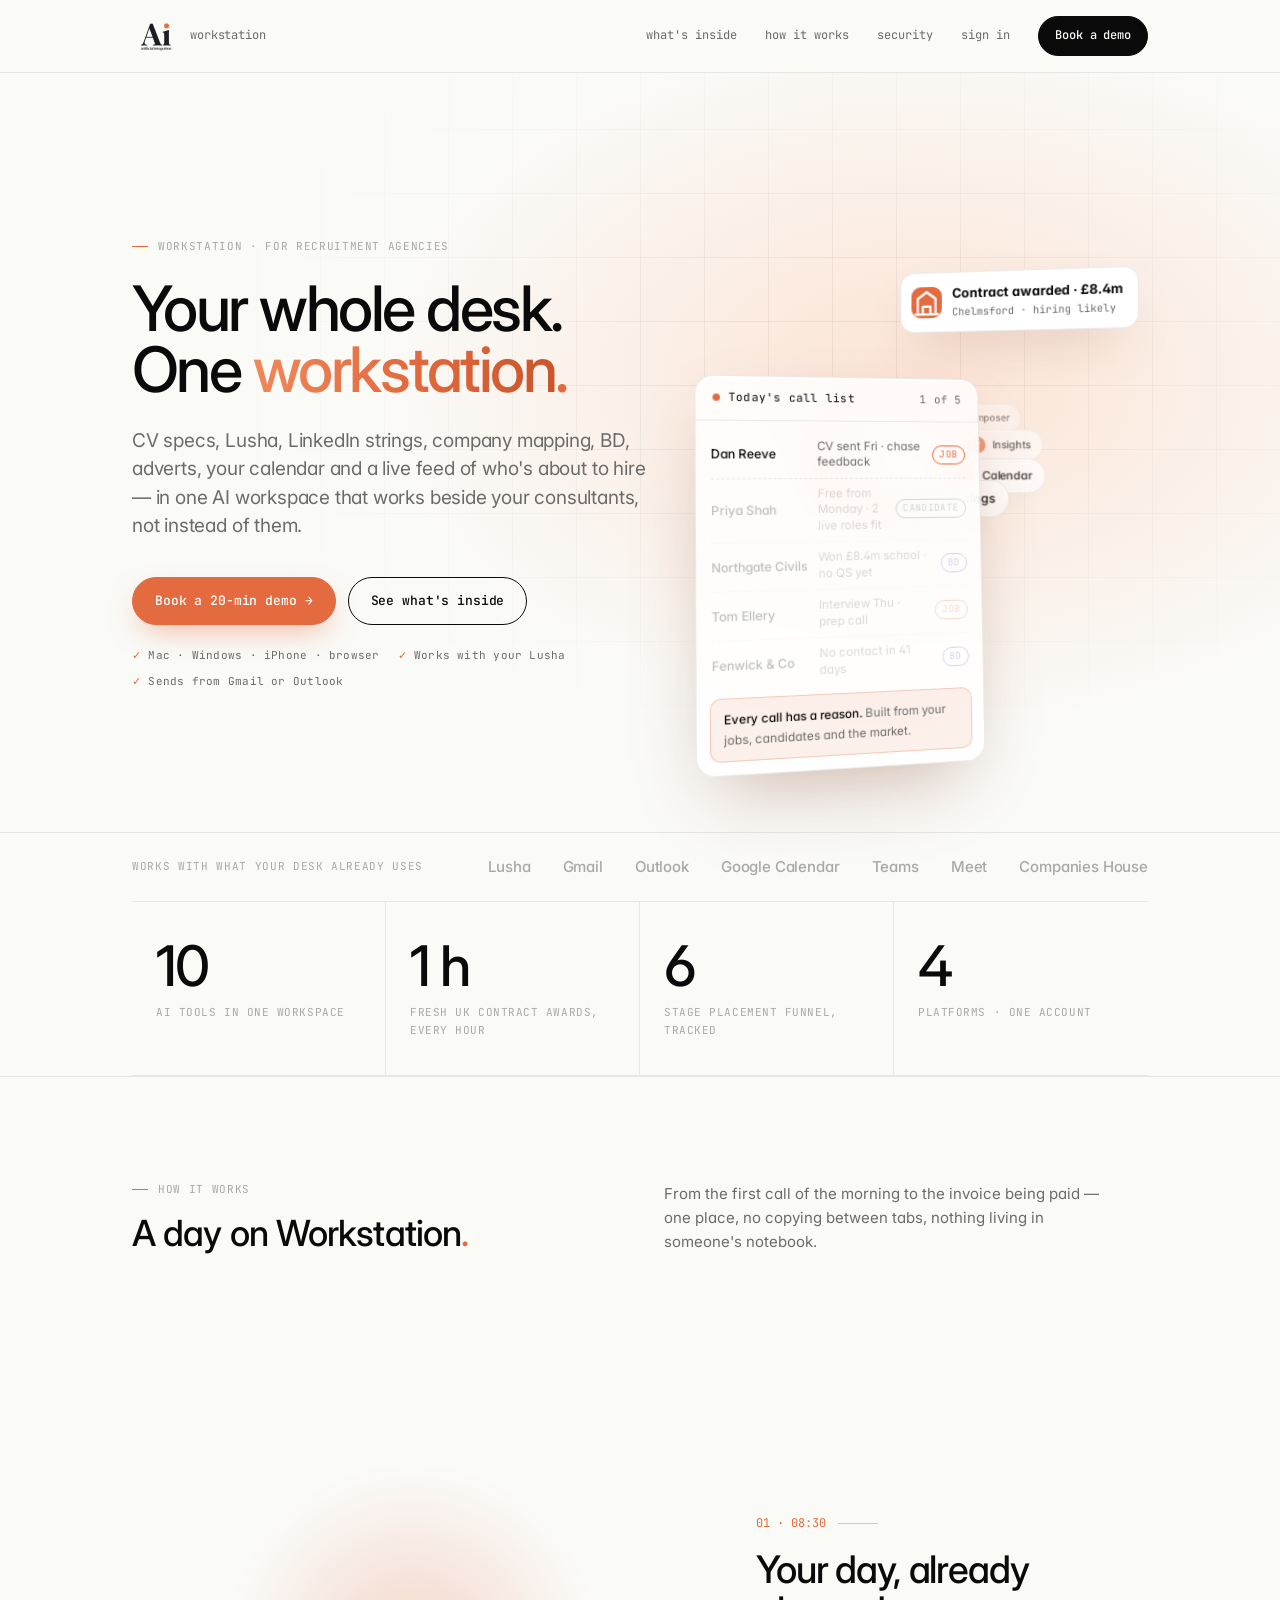
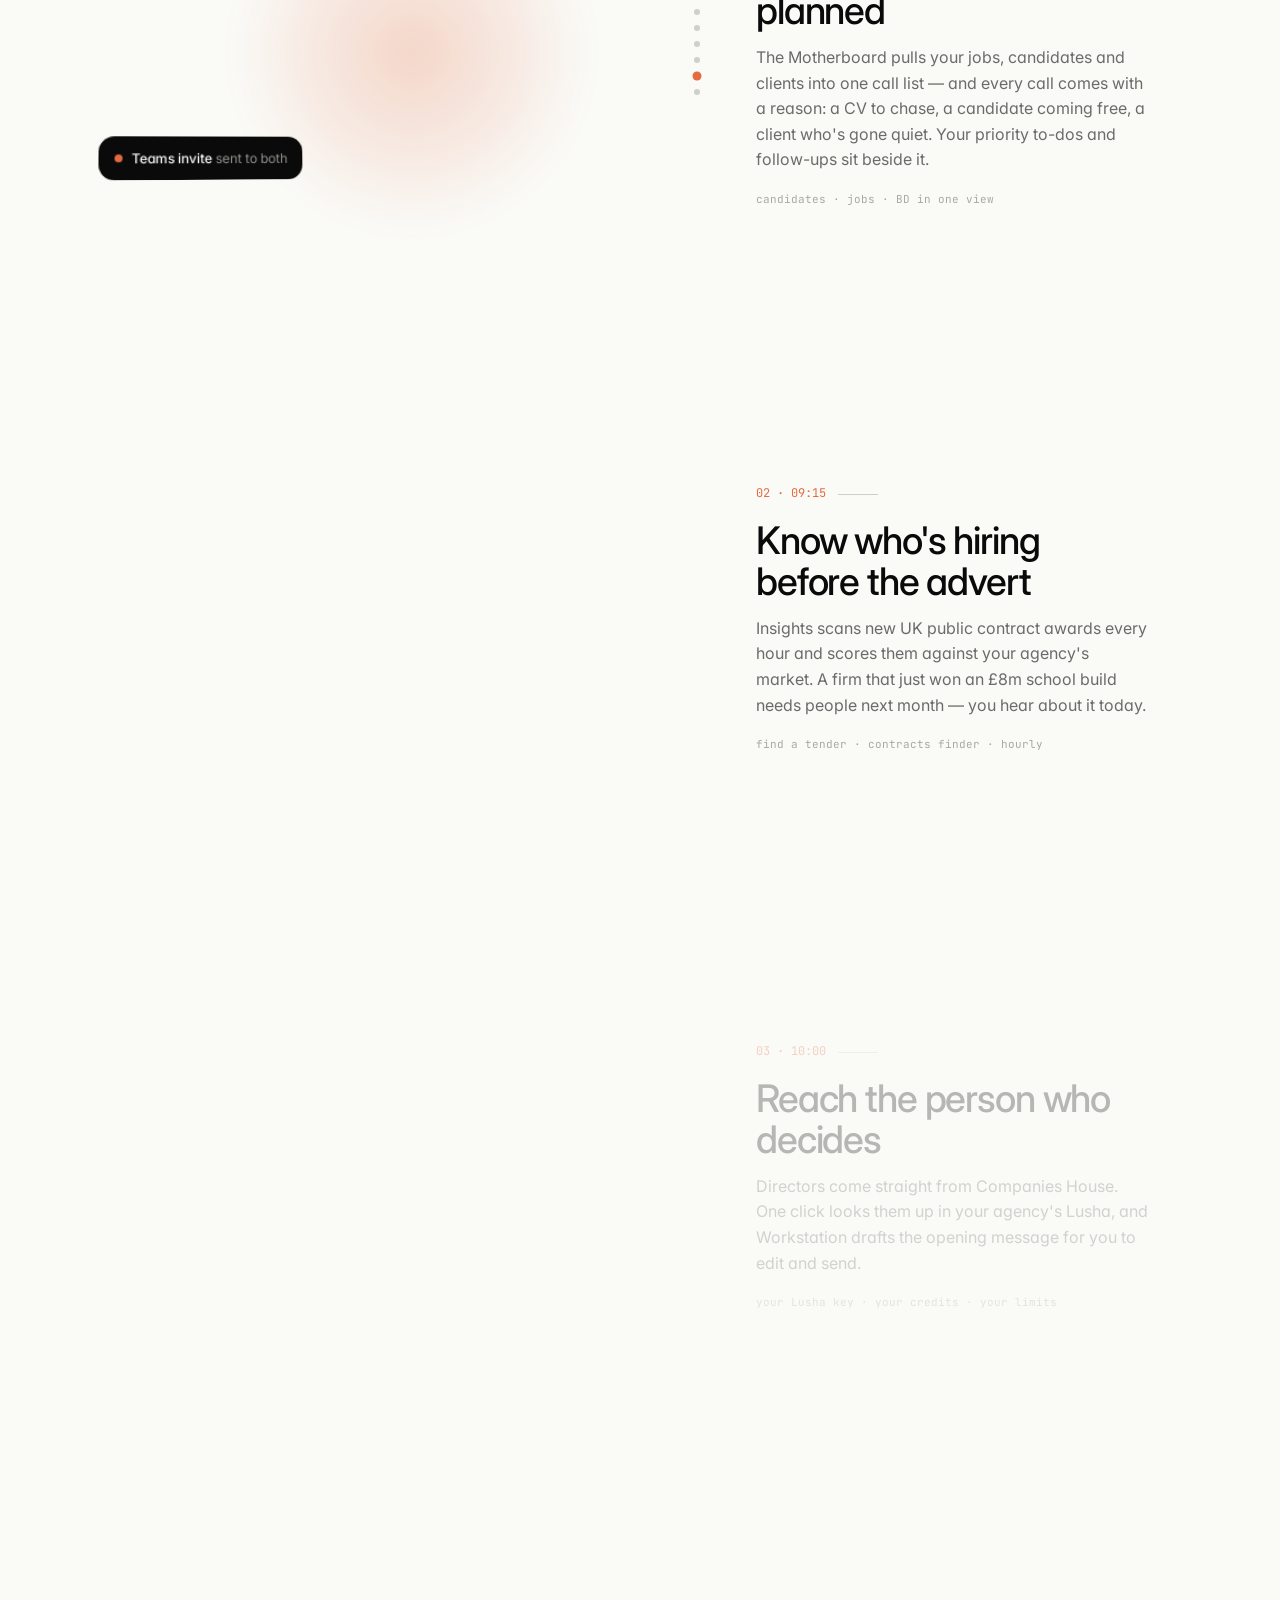
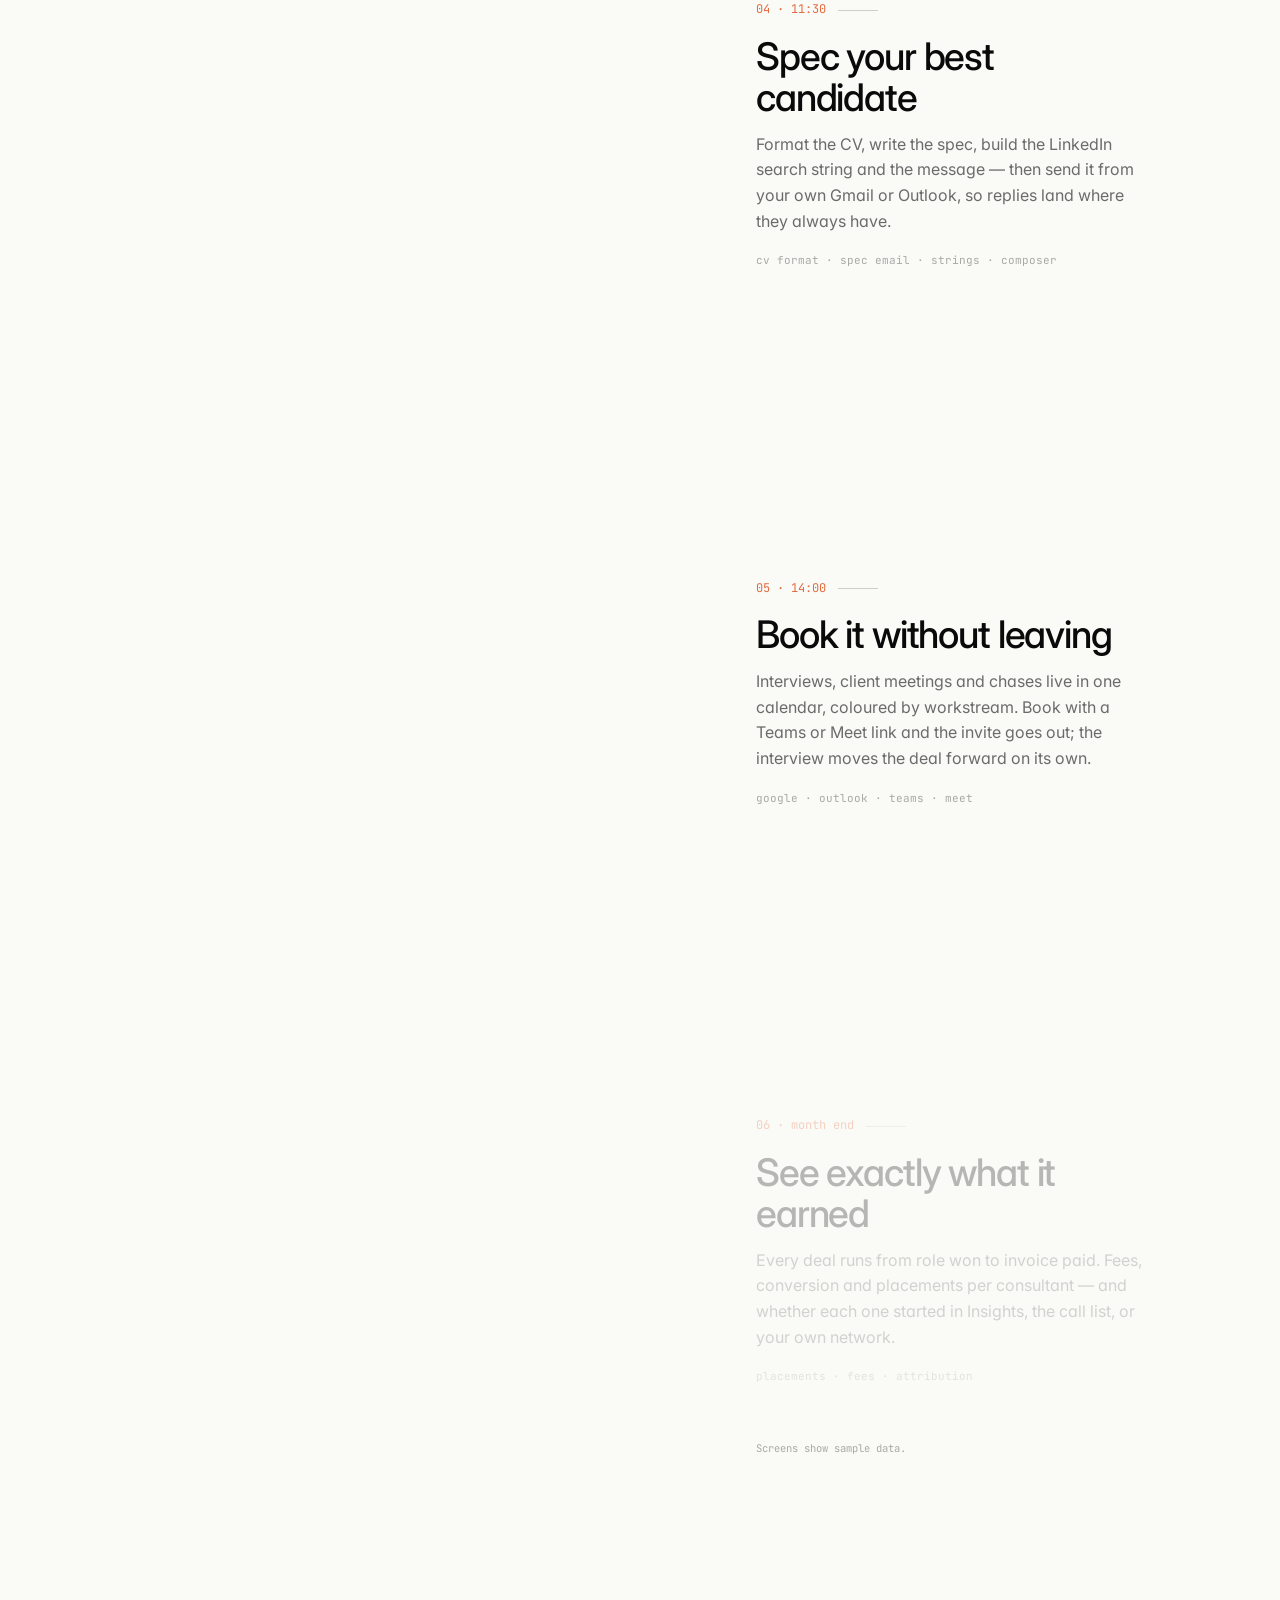
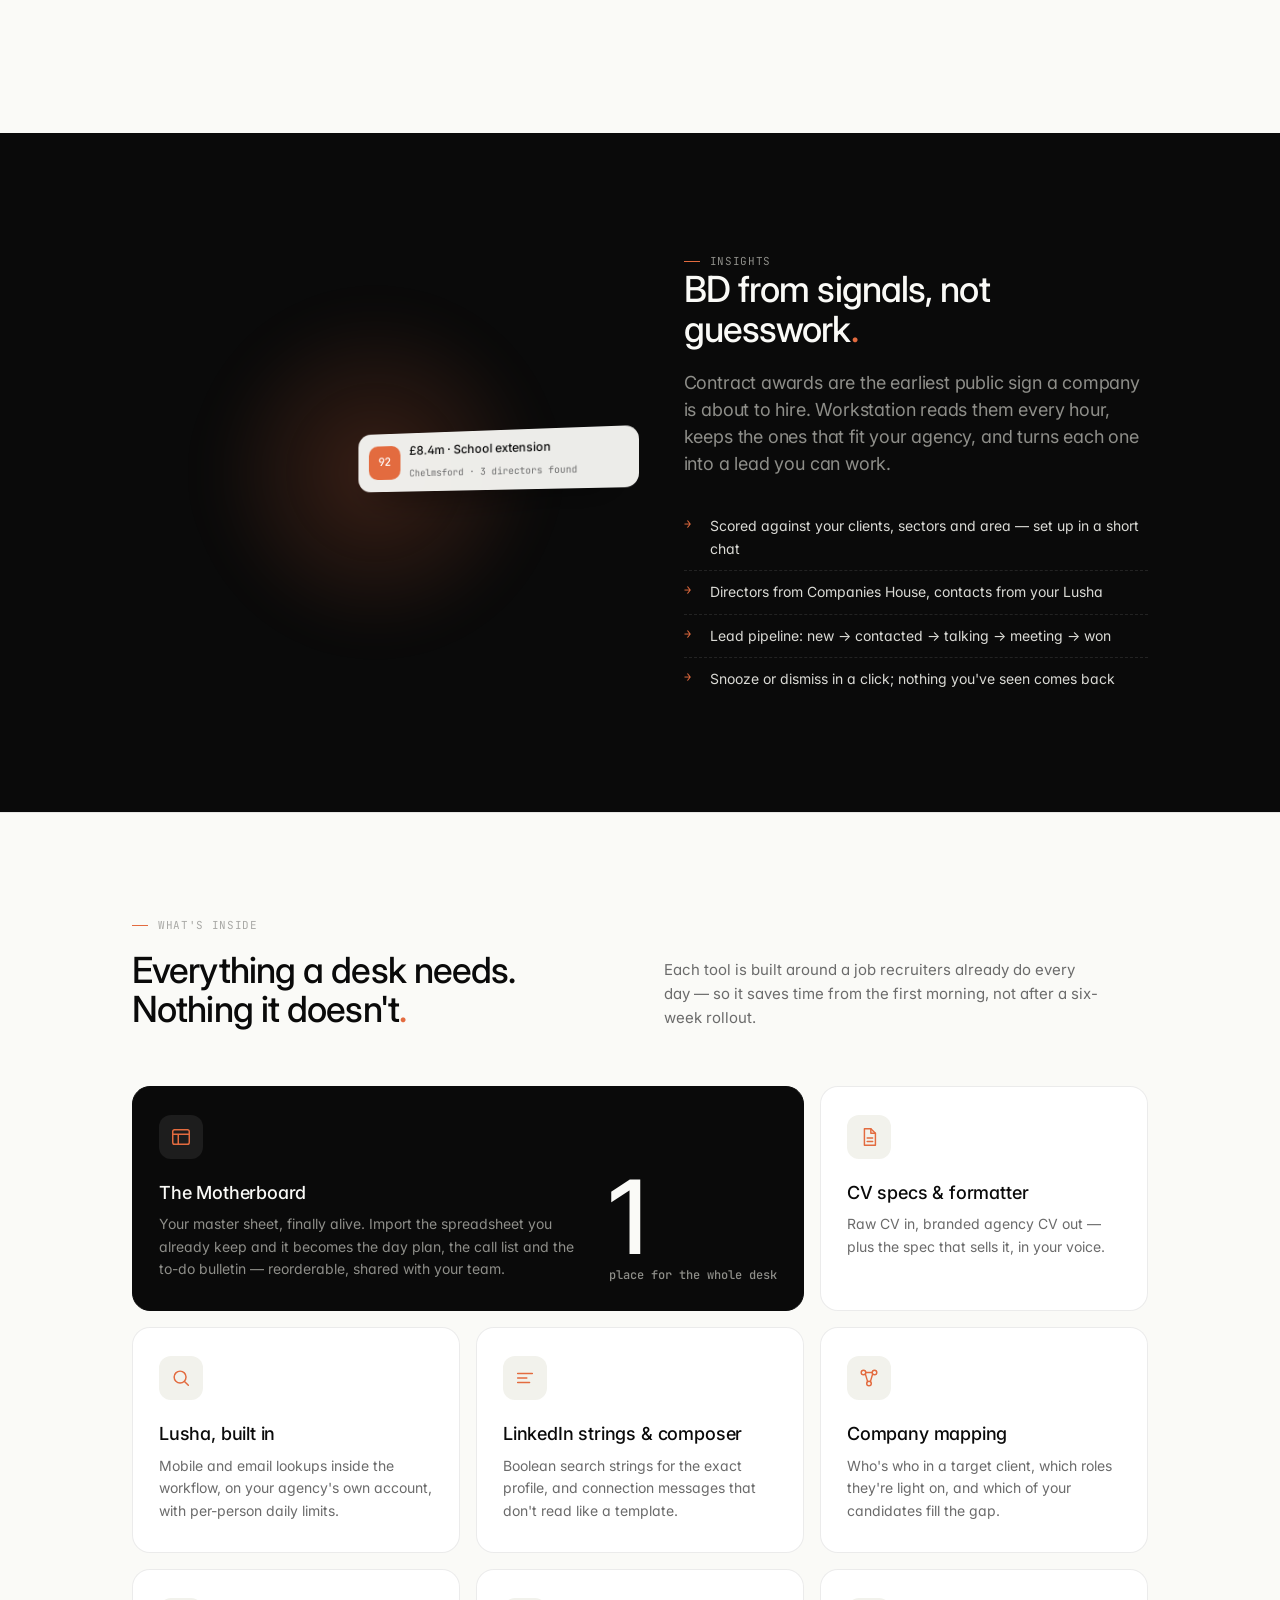
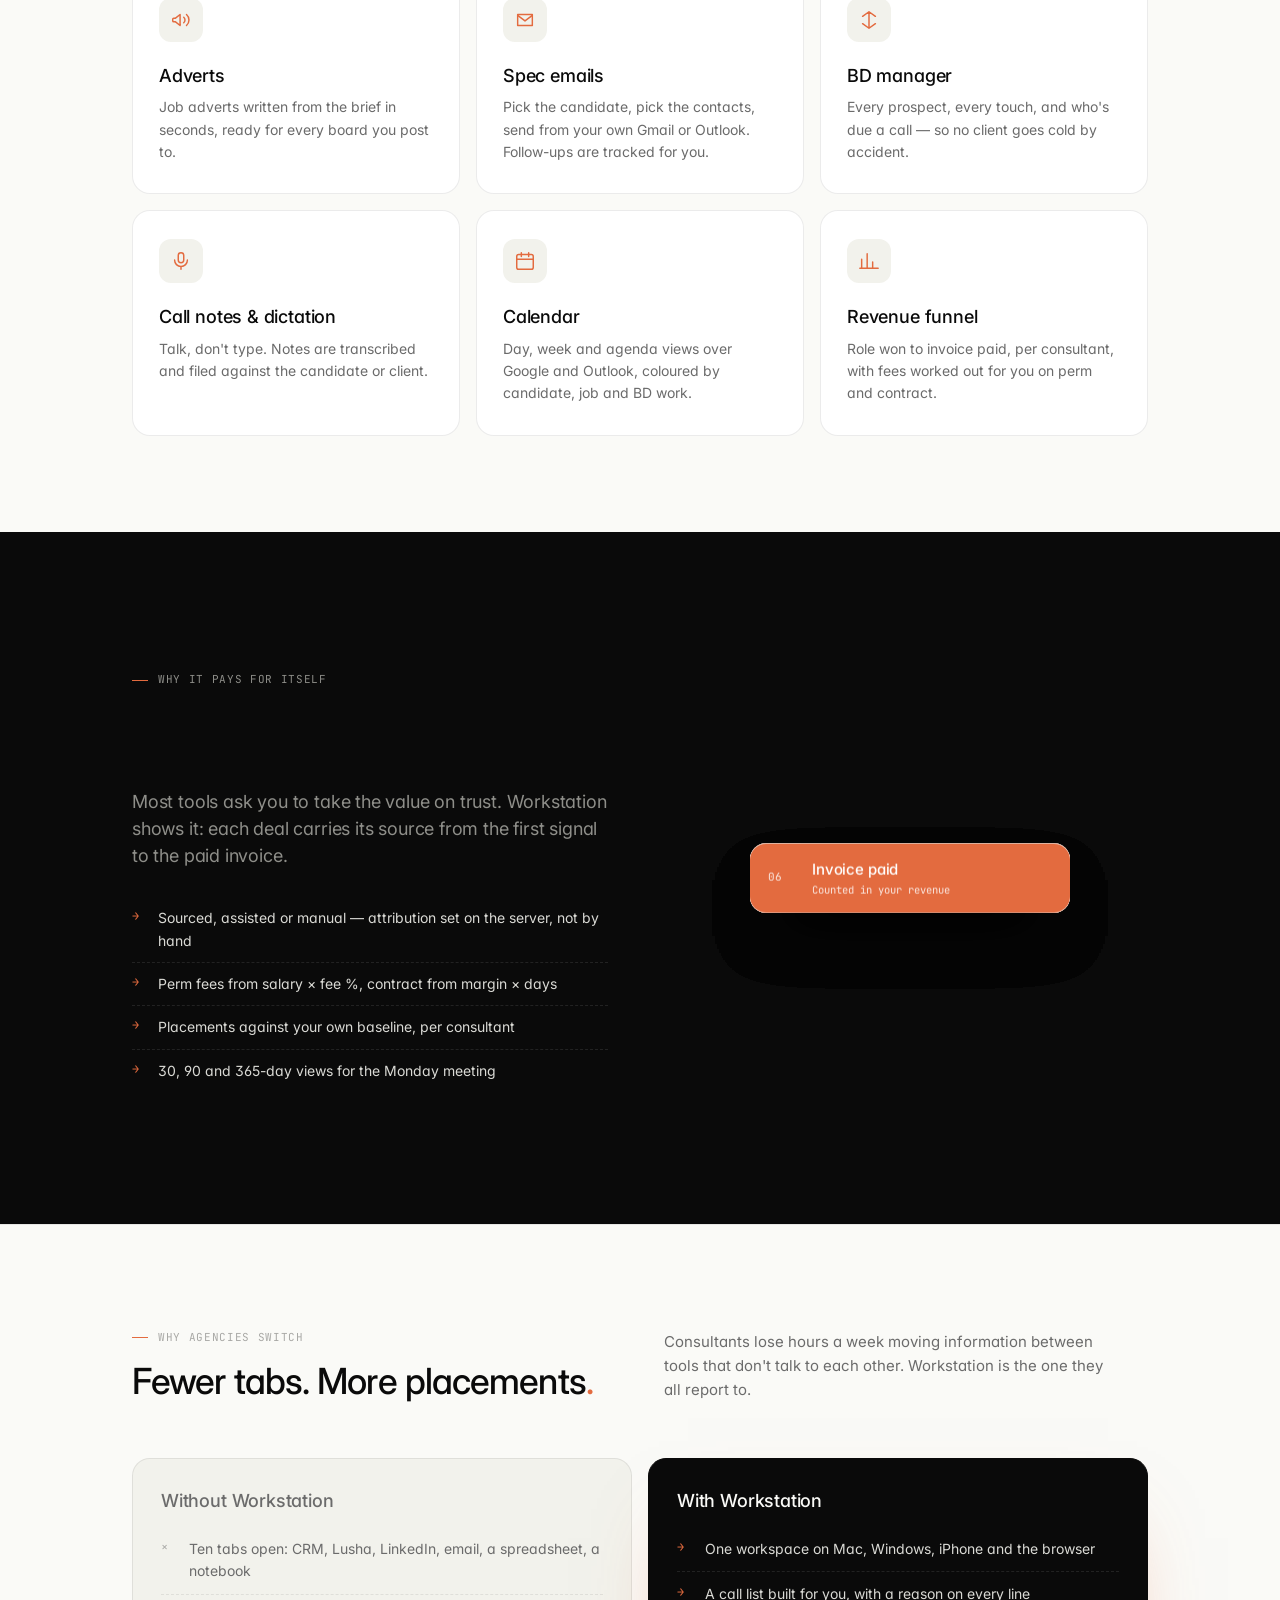
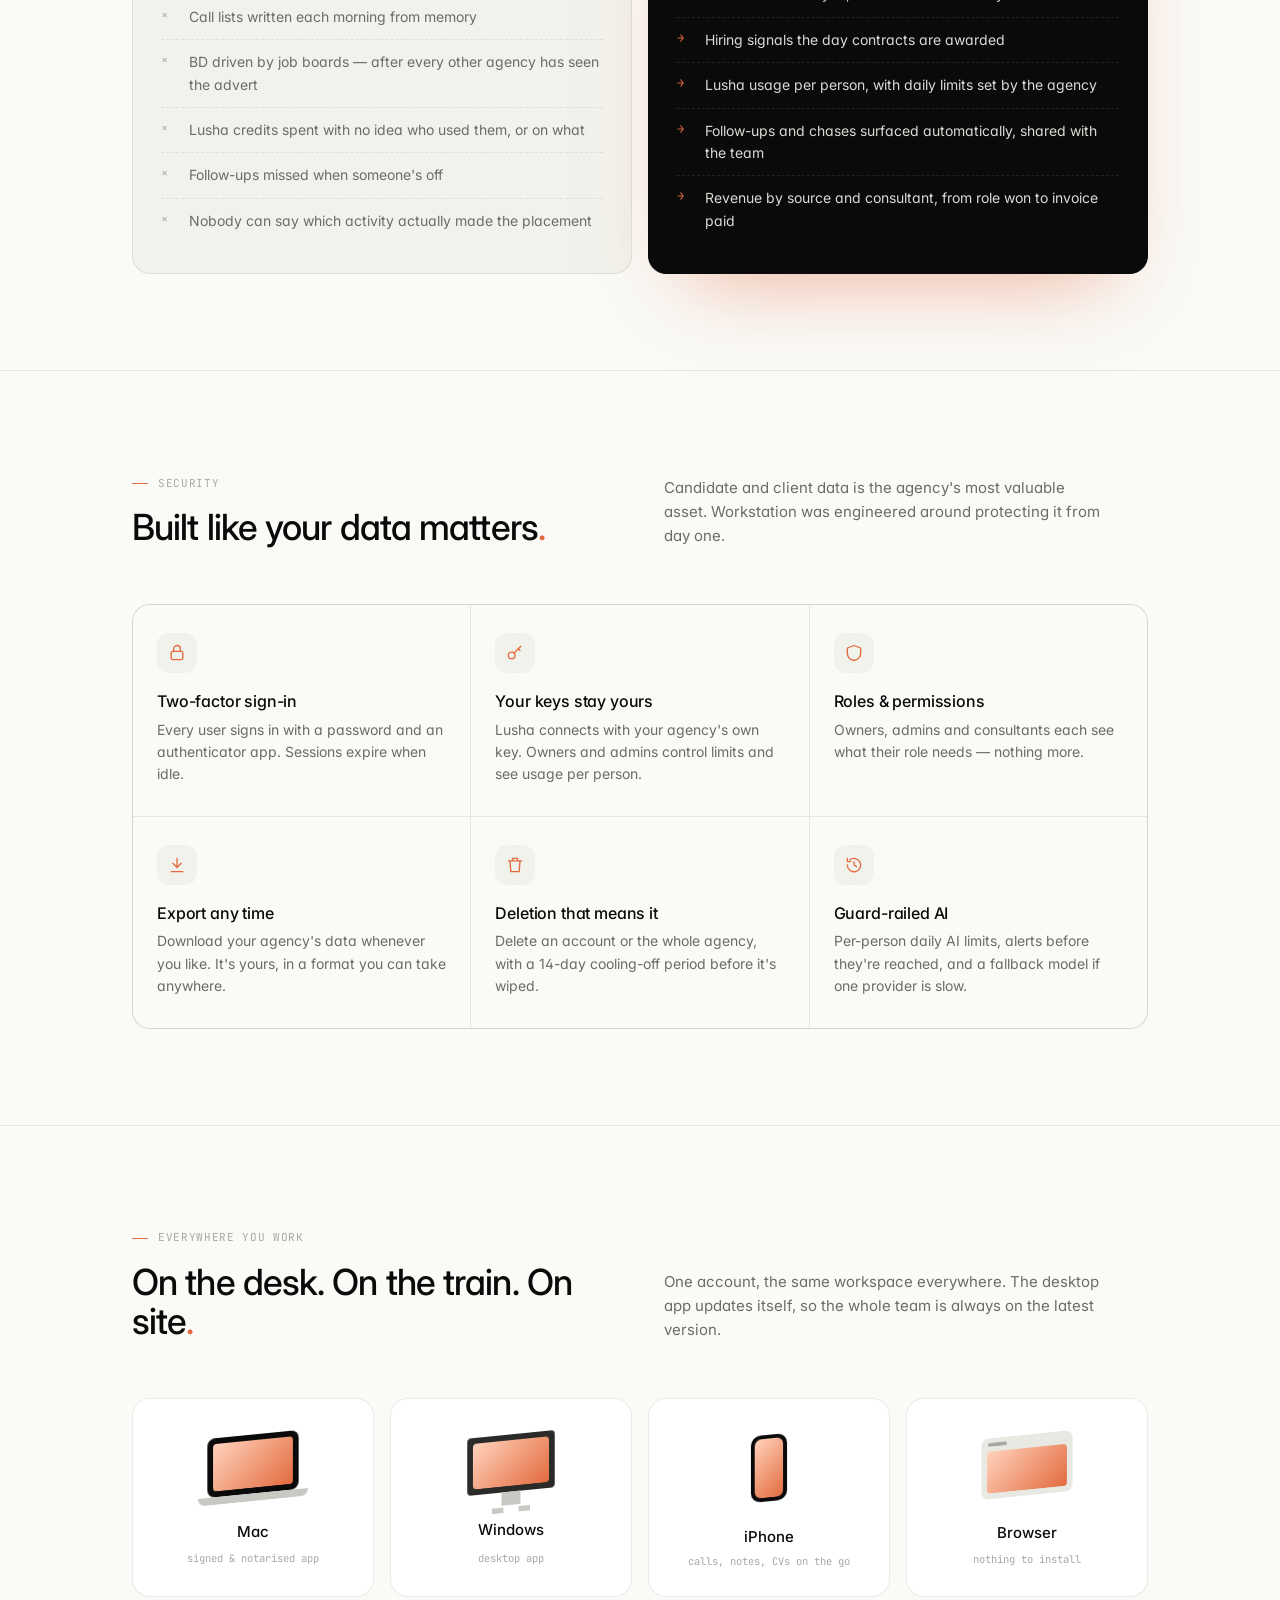
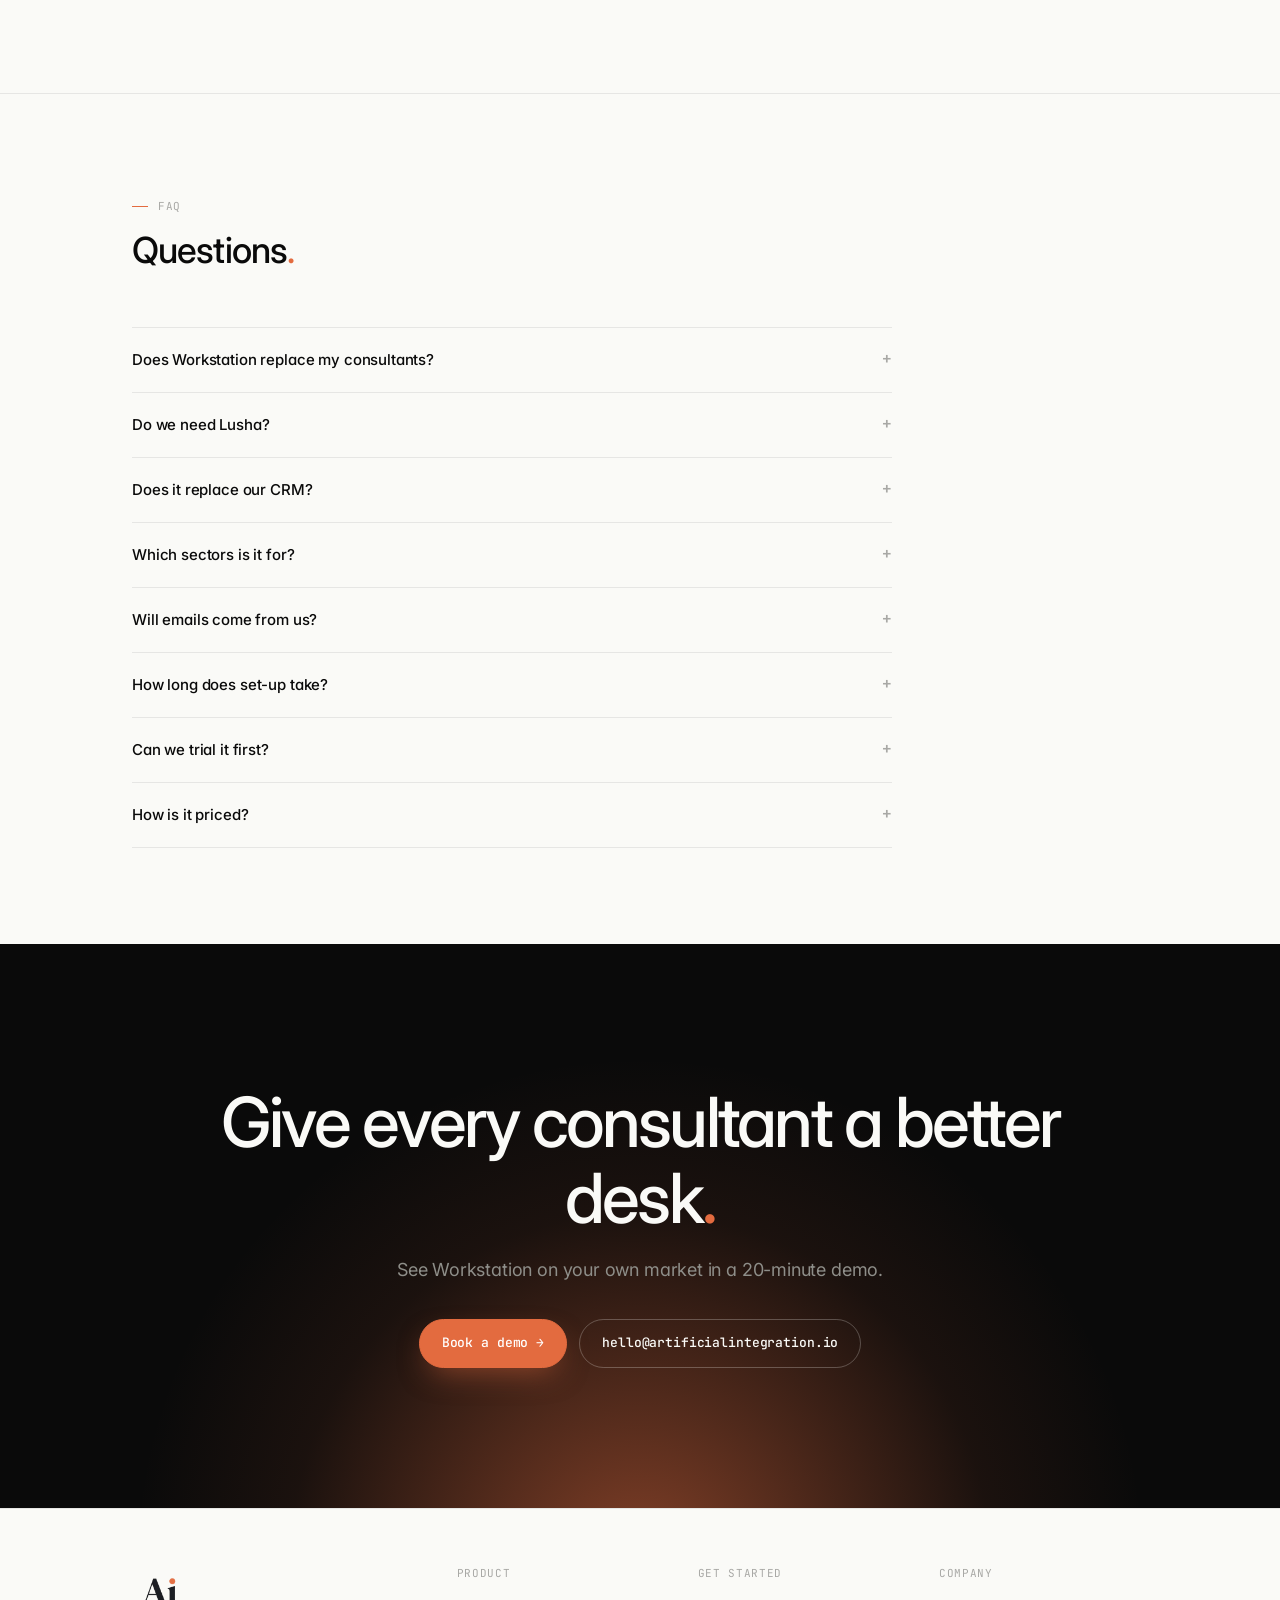
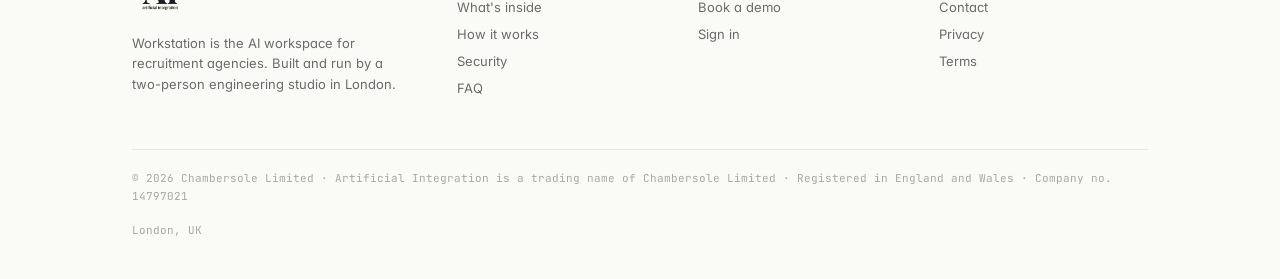
==== commit 455afbb1: "home: Workstation 3D landing page; retire AI receptionist" ====
--- a/index.html
+++ b/index.html
@@ -3,12 +3,12 @@
 <head>
 <meta charset="UTF-8">
 <meta name="viewport" content="width=device-width, initial-scale=1.0">
-<title>AI Receptionist for Electricians &amp; Trades · Artificial Integration</title>
-<meta name="description" content="An AI receptionist for electricians and trades. Answers the calls you miss while you are on the tools, takes the job details, and texts you the lead. Set up for you, on your existing number.">
+<title>Workstation · The AI workspace for recruitment agencies · Artificial Integration</title>
+<meta name="description" content="Workstation puts CV specs, Lusha, LinkedIn strings, company mapping, BD, adverts, calendar and live UK hiring signals into one AI workspace for recruitment consultants. Mac, Windows, iPhone and browser.">
 <link rel="canonical" href="https://artificialintegration.io/">
 <meta property="og:type" content="website">
-<meta property="og:title" content="AI receptionist for UK businesses · Artificial Integration">
-<meta property="og:description" content="Answers while you are on the tools. Takes the job details. Texts you the lead.">
+<meta property="og:title" content="Workstation · The AI workspace for recruitment agencies">
+<meta property="og:description" content="Your whole desk in one place: a reasoned call list, live hiring signals, and every placement traced to where it started.">
 <meta property="og:url" content="https://artificialintegration.io/">
 <meta property="og:image" content="https://artificialintegration.io/logos/ai-logo.png">
 <meta name="theme-color" content="#FAFAF7">
@@ -18,23 +18,25 @@
 <link href="https://fonts.googleapis.com/css2?family=Inter:wght@400;500&family=JetBrains+Mono:wght@400;500&display=swap" rel="stylesheet">
 <link rel="stylesheet" href="/assets/css/site.css?v=5168b84a">
 <link rel="stylesheet" href="/assets/css/home.css?v=57b0f127">
+<link rel="stylesheet" href="/assets/css/ws.css?v=935c691e">
 <link rel="modulepreload" href="/assets/js/orb.js?v=92656b2d">
 <script src="/assets/js/site.js?v=bc3df820" defer></script>
-<script type="module" src="/assets/js/home.js?v=02f2afdd"></script>
+<script type="module" src="/assets/js/ws.js?v=d9caa149"></script>
 <script type="application/ld+json">
-{"@context":"https://schema.org","@type":"Service","serviceType":"AI receptionist","provider":{"@type":"Organization","name":"Artificial Integration","legalName":"Chambersole Limited","identifier":"14797021","url":"https://artificialintegration.io","email":"hello@artificialintegration.io"},"areaServed":"GB","offers":{"@type":"Offer","price":"99.00","priceCurrency":"GBP","description":"Per month, excluding VAT"}}
+{"@context":"https://schema.org","@type":"SoftwareApplication","name":"Workstation","applicationCategory":"BusinessApplication","operatingSystem":"macOS, Windows, iOS, Web","description":"AI workspace for recruitment agencies: call lists, CV specs, Lusha, LinkedIn strings, company mapping, BD, calendar, market signals and a revenue funnel.","publisher":{"@type":"Organization","name":"Artificial Integration","legalName":"Chambersole Limited","identifier":"14797021","url":"https://artificialintegration.io","email":"hello@artificialintegration.io"},"areaServed":"GB"}
 </script>
 </head>
-<body class="home">
+<body class="home ws">
 <a class="skip" href="#main">Skip to content</a>
 
 <header class="site-header">
   <div class="wrap">
-    <a href="/" class="mark" aria-label="Artificial Integration home"><img src="/logos/ai-logo-192.png" alt="" width="48" height="48"><span>ai receptionist</span></a>
+    <a href="/" class="mark" aria-label="Artificial Integration home"><img src="/logos/ai-logo-192.png" alt="" width="48" height="48"><span>workstation</span></a>
     <nav class="site-nav" aria-label="Main">
-      <a href="/#how" class="hide-sm">how it works</a>
-      <a href="/#industries" class="hide-sm">industries</a>
-      <a href="/pricing/">pricing</a>
+      <a href="/#inside" class="hide-sm">what's inside</a>
+      <a href="/#day" class="hide-sm">how it works</a>
+      <a href="/#trust" class="hide-sm">security</a>
+      <a href="https://desk.artificialintegration.io" class="hide-sm">sign in</a>
       <a href="/book" class="btn sm">Book a demo</a>
     </nav>
   </div>
@@ -46,42 +48,56 @@
 <section class="hero3d first">
   <div class="wrap">
     <div>
-      <span class="eyebrow" data-reveal>AI receptionist for electricians</span>
-      <h1 data-reveal data-delay="80">Never miss<br>another <em>job</em><span class="dot">.</span></h1>
-      <p class="lede" data-reveal data-delay="160">Up a ladder, mid-rewire, or driving between jobs? It answers for you, takes the job details, and texts you the lead the moment the call ends — before they ring the next sparky on Google.</p>
+      <span class="eyebrow" data-reveal>Workstation · for recruitment agencies</span>
+      <h1 data-reveal data-delay="80">Your whole desk.<br>One <em>workstation</em><span class="dot">.</span></h1>
+      <p class="lede" data-reveal data-delay="160">CV specs, Lusha, LinkedIn strings, company mapping, BD, adverts, your calendar and a live feed of who's about to hire — in one AI workspace that works beside your consultants, not instead of them.</p>
       <div class="cta-row" data-reveal data-delay="240">
-        <a href="/book" class="btn glow">Book a 15-min demo <span class="arrow">→</span></a>
-        <a href="#how" class="btn ghost">See how it works</a>
-      </div>
-      <p class="fine" data-reveal data-delay="320"><span>Keep your number</span><span>Set up for you</span><span>£99/month · no contract</span></p>
+        <a href="/book" class="btn glow">Book a 20-min demo <span class="arrow">→</span></a>
+        <a href="#inside" class="btn ghost">See what's inside</a>
+      </div>
+      <p class="fine" data-reveal data-delay="320"><span>Mac · Windows · iPhone · browser</span><span>Works with your Lusha</span><span>Sends from Gmail or Outlook</span></p>
     </div>
 
     <div class="hero-stage" aria-hidden="true">
       <div class="orb-fallback"></div>
       <canvas id="orb"></canvas>
 
+      <div class="orbit">
+        <span class="oc"><i>01</i>CV specs</span>
+        <span class="oc"><i>02</i>Lusha</span>
+        <span class="oc"><i>03</i>Mapping</span>
+        <span class="oc"><i>04</i>BD manager</span>
+        <span class="oc"><i>05</i>Adverts</span>
+        <span class="oc"><i>06</i>Composer</span>
+        <span class="oc"><i>07</i>Insights</span>
+        <span class="oc"><i>08</i>Calendar</span>
+        <span class="oc"><i>09</i>Strings</span>
+        <span class="oc"><i>10</i>Revenue</span>
+      </div>
+
       <div class="chip-float">
-        <span class="ic"><svg viewBox="0 0 24 24" fill="none" stroke="#fff" stroke-width="1.8" stroke-linecap="round" stroke-linejoin="round"><path d="M4 5h16v11H8l-4 4z"/></svg></span>
-        <span><b>New job sent to you</b><small>SMS · just now</small></span>
-      </div>
-
-      <div class="call-card">
-        <div class="card-head"><span class="live">Live call <span data-call-clock>00:00</span></span><span>you're on a job</span></div>
-        <ul class="call-lines">
-          <li class="call-line ai"><span class="who">ai</span><span class="txt" data-text="Hi, Mason Electrical. How can I help?">Hi, Mason Electrical. How can I help?</span></li>
-          <li class="call-line"><span class="who">caller</span><span class="txt" data-text="Half my sockets are off and the RCD keeps tripping.">Half my sockets are off and the RCD keeps tripping.</span></li>
-          <li class="call-line ai"><span class="who">ai</span><span class="txt" data-text="Sorry to hear that. Any burning smell or scorch marks? And what's your postcode?">Sorry to hear that. Any burning smell or scorch marks? And what's your postcode?</span></li>
-          <li class="call-line"><span class="who">caller</span><span class="txt" data-text="No, nothing like that. It's SG4.">No, nothing like that. It's SG4.</span></li>
+        <span class="ic"><svg viewBox="0 0 24 24" fill="none" stroke="#fff" stroke-width="1.8" stroke-linecap="round" stroke-linejoin="round"><path d="M3 21h18M5 21V9l7-5 7 5v12M9 21v-6h6v6"/></svg></span>
+        <span><b>Contract awarded · £8.4m</b><small>Chelmsford · hiring likely</small></span>
+      </div>
+
+      <div class="plan-card">
+        <div class="card-head"><span class="live">Today's call list</span><span data-plan-count>0 of 5</span></div>
+        <ul class="plan-lines">
+          <li class="pl"><span class="who">Dan Reeve</span><span class="why">CV sent Fri · chase feedback</span><span class="ws-tag job">job</span></li>
+          <li class="pl"><span class="who">Priya Shah</span><span class="why">Free from Monday · 2 live roles fit</span><span class="ws-tag cand">candidate</span></li>
+          <li class="pl"><span class="who">Northgate Civils</span><span class="why">Won £8.4m school · no QS yet</span><span class="ws-tag bd">bd</span></li>
+          <li class="pl"><span class="who">Tom Ellery</span><span class="why">Interview Thu · prep call</span><span class="ws-tag job">job</span></li>
+          <li class="pl"><span class="who">Fenwick &amp; Co</span><span class="why">No contact in 41 days</span><span class="ws-tag bd">bd</span></li>
         </ul>
-        <div class="call-summary"><span class="ic"><svg viewBox="0 0 24 24" width="16" height="16" fill="none" stroke="#fff" stroke-width="1.8" stroke-linecap="round" stroke-linejoin="round"><path d="M5 4h4l2 5-2.5 1.5a11 11 0 0 0 5 5L15 13l5 2v4a2 2 0 0 1-2 2A16 16 0 0 1 3 6a2 2 0 0 1 2-2"/></svg></span><span><b>Job captured</b> · RCD tripping, SG4. Sent to your phone.</span></div>
+        <div class="plan-foot"><b>Every call has a reason.</b> Built from your jobs, candidates and the market.</div>
       </div>
     </div>
   </div>
 
   <div class="net">
     <div class="wrap">
-      <span>Forward from any UK network</span>
-      <ul><li>EE</li><li>Vodafone</li><li>O2</li><li>Three</li><li>BT</li><li>Virgin Media</li><li>Sky</li></ul>
+      <span>Works with what your desk already uses</span>
+      <ul><li>Lusha</li><li>Gmail</li><li>Outlook</li><li>Google Calendar</li><li>Teams</li><li>Meet</li><li>Companies House</li></ul>
     </div>
   </div>
 </section>
@@ -90,168 +106,274 @@
 <section class="stats-sec">
   <div class="wrap">
     <div class="stats4">
-      <div data-reveal><span class="num"><span data-count="24">24</span>/7</span><span class="label">Calls answered</span></div>
-      <div data-reveal data-delay="80"><span class="num"><span data-count="99" data-prefix="£">£99</span></span><span class="label">Flat per month</span></div>
-      <div data-reveal data-delay="160"><span class="num"><span data-count="0">0</span></span><span class="label">Number changes for customers</span></div>
-      <div data-reveal data-delay="240"><span class="num"><span data-count="15">15</span> min</span><span class="label">Of your time to set up</span></div>
-    </div>
-  </div>
-</section>
-
-<!-- ================= STORY ================= -->
-<section id="how">
+      <div data-reveal><span class="num"><span data-count="10">10</span></span><span class="label">AI tools in one workspace</span></div>
+      <div data-reveal data-delay="80"><span class="num"><span data-count="1">1</span> h</span><span class="label">Fresh UK contract awards, every hour</span></div>
+      <div data-reveal data-delay="160"><span class="num"><span data-count="6">6</span></span><span class="label">Stage placement funnel, tracked</span></div>
+      <div data-reveal data-delay="240"><span class="num"><span data-count="4">4</span></span><span class="label">Platforms · one account</span></div>
+    </div>
+  </div>
+</section>
+
+<!-- ================= DAY STORY ================= -->
+<section id="day">
   <div class="wrap">
     <div class="sec-head">
       <div data-reveal>
         <span class="eyebrow">How it works</span>
-        <h2>From first chat to first callout<span class="dot">.</span></h2>
-      </div>
-      <p data-reveal data-delay="100">No hardware and no change to the number your customers ring. We build it, you test it, then you switch forwarding on.</p>
+        <h2>A day on Workstation<span class="dot">.</span></h2>
+      </div>
+      <p data-reveal data-delay="100">From the first call of the morning to the invoice being paid — one place, no copying between tabs, nothing living in someone's notebook.</p>
     </div>
 
     <div class="story">
-      <div class="story-steps">
-        <div class="story-step" data-step="1"><span class="n">01</span><h3>We learn your business</h3><p>Send us your website or Google listing. We pull in your services — rewires, EICRs, consumer units, EV chargers — plus prices, hours, and the area you cover.</p><span class="t">~10 minutes of your time</span></div>
-        <div class="story-step" data-step="2"><span class="n">02</span><h3>We build and tune it</h3><p>Greeting, the questions to ask, what counts as an emergency, and when to put a caller through to you. Written the way you'd talk to a customer.</p><span class="t">same day</span></div>
-        <div class="story-step" data-step="3"><span class="n">03</span><h3>You test it on a real call</h3><p>Ring your test line, try to trip it up, and read the summary that lands on your phone seconds later.</p><span class="t">~5 minutes</span></div>
-        <div class="story-step" data-step="4"><span class="n">04</span><h3>Switch on forwarding</h3><p>We send you the codes for your network. Dial them once to forward calls when you're busy, when you don't pick up, or when your phone is off. One more code switches it all off.</p><span class="t">~1 minute</span></div>
-        <div class="story-step" data-step="5"><span class="n">05</span><h3>Win the job</h3><p>Every call lands as a clean summary: what's wrong, where, and how to reach them. Call back, quote, book it in — before they ring another sparky.</p><span class="t">every day after</span></div>
-      </div>
-
-      <div class="story-stage" aria-hidden="true">
-        <div class="phone" data-step="1" data-tilt="8">
-          <div class="notch"></div>
-          <div class="screen-wrap">
-            <div class="screen s1">
-              <h4>Learning your business</h4><div class="cap">step 1 of 5</div>
-              <div class="field"><span>masonelectrical.co.uk</span><span class="ok">●</span></div>
-              <div class="bar"><i></i></div>
-              <ul class="scan">
-                <li><b>Services</b><span>Rewires · EICRs · EV chargers ✓</span></li>
-                <li><b>Service area</b><span>Herts · Beds · N London ✓</span></li>
-                <li><b>Hours</b><span>Mon–Fri 7:30am–5pm ✓</span></li>
-                <li><b>Pricing guide</b><span>EICR from £150 · callout £85 ✓</span></li>
-              </ul>
-            </div>
-            <div class="screen s2">
-              <h4>Your receptionist</h4><div class="cap">step 2 of 5</div>
-              <div class="greet"><small>greeting</small>“Hi, Mason Electrical — how can I help?”</div>
-              <ul class="toggles">
-                <li>Ask for postcode &amp; property type <span class="sw on"></span></li>
-                <li>Check for burning smell or sparking <span class="sw on"></span></li>
-                <li>Put emergencies through to me <span class="sw on"></span></li>
-                <li>Text landlords an EICR booking link <span class="sw on"></span></li>
-              </ul>
-            </div>
-            <div class="screen s3">
-              <div class="cap">test call · 00:14</div>
-              <h4>Your receptionist</h4>
-              <div class="avatar"></div>
-              <div class="wave"><i></i><i></i><i></i><i></i><i></i><i></i><i></i><i></i><i></i><i></i><i></i></div>
-              <div class="quote"><small>ai</small>Thanks — is it a house or a flat, and roughly how old is the fuse board?</div>
-            </div>
-            <div class="screen s4">
-              <h4>Your forwarding codes</h4><div class="cap">step 4 of 5 · dial once from your phone</div>
-              <ul class="codes">
-                <li><span class="lbl">When you're on another call</span><code>**67*0•••••#</code></li>
-                <li><span class="lbl">No answer after 20 seconds</span><code>**61*0•••••**20#</code></li>
-                <li><span class="lbl">When your phone is off</span><code>**62*0•••••#</code></li>
-                <li class="off"><span class="lbl">Switch it all off</span><code>##002#</code></li>
-              </ul>
-              <p class="codes-note">Mobile codes shown. We send the right codes for your network or landline.</p>
-            </div>
-            <div class="screen s5">
-              <div class="time">18:46</div>
-              <div class="date">tuesday</div>
-              <div class="notif"><div class="h"><span>AI RECEPTIONIST</span><span>now</span></div><b>New job · full rewire quote</b><br>3-bed semi · Stevenage SG1</div>
-              <div class="notif"><div class="h"><span>AI RECEPTIONIST</span><span>2m</span></div><b>Urgent · put through to you</b><br>No power to kitchen · Hitchin</div>
-              <div class="notif"><div class="h"><span>AI RECEPTIONIST</span><span>1h</span></div><b>EICR booked</b><br>Landlord · 3 flats · Thu 10:00</div>
-              <div class="won">callback booked<b>Job won.</b></div>
+      <div class="story-stage ws-stage" aria-hidden="true">
+        <div class="appwin" data-step="1" data-tilt="6">
+          <div class="aw-frame">
+            <div class="aw-bar"><i></i><i></i><i></i><span>Workstation</span></div>
+            <div class="aw-body">
+              <nav class="aw-side"><b class="on"></b><b></b><b></b><b></b><b></b><b></b></nav>
+              <div class="aw-main">
+
+                <div class="ws-screen w1">
+                  <div class="aw-h"><h4>Good morning, Sam</h4><span>Tue 4 Nov · 9 calls · 4 follow-ups</span></div>
+                  <div class="aw-cols">
+                    <ul class="aw-list">
+                      <li><b>Dan Reeve</b><span>CV sent Fri — chase feedback</span><em class="ws-tag job">job</em></li>
+                      <li><b>Priya Shah</b><span>Available Monday — 2 roles fit</span><em class="ws-tag cand">candidate</em></li>
+                      <li><b>Northgate Civils</b><span>Won £8.4m school — no QS</span><em class="ws-tag bd">bd</em></li>
+                      <li><b>Tom Ellery</b><span>Interview Thu — prep call</span><em class="ws-tag job">job</em></li>
+                      <li><b>Fenwick &amp; Co</b><span>41 days since last contact</span><em class="ws-tag bd">bd</em></li>
+                    </ul>
+                    <div class="aw-todo">
+                      <small>priority</small>
+                      <p class="done">Format Priya's CV</p>
+                      <p class="done">Spec Dan to Harlow Build</p>
+                      <p>Advert: Site Manager, Essex</p>
+                      <p>Map Northgate's directors</p>
+                    </div>
+                  </div>
+                </div>
+
+                <div class="ws-screen w2">
+                  <div class="aw-h"><h4>Insights</h4><span>Market signals · updated 14 min ago</span></div>
+                  <ul class="aw-sig">
+                    <li><span class="sc">92</span><div><b>£8.4m · Secondary school extension</b><span>Chelmsford · Northgate Civils · likely: Site Manager, QS</span></div></li>
+                    <li><span class="sc">84</span><div><b>£3.1m · Highways maintenance framework</b><span>Braintree · Ardley Infrastructure · likely: Engineer</span></div></li>
+                    <li><span class="sc mid">71</span><div><b>£1.9m · Library refurbishment</b><span>Cambridge · Fenwick &amp; Co · likely: Estimator</span></div></li>
+                  </ul>
+                  <div class="aw-kan"><span>new <b>12</b></span><span>contacted <b>5</b></span><span>talking <b>3</b></span><span>meeting <b>1</b></span><span class="won">won <b>1</b></span></div>
+                </div>
+
+                <div class="ws-screen w3">
+                  <div class="aw-h"><h4>Northgate Civils Ltd</h4><span>Directors · Companies House</span></div>
+                  <ul class="aw-dir">
+                    <li><span class="av">JM</span><div><b>James Marlow</b><span>Managing Director</span></div><em class="lu">mobile · email ✓</em></li>
+                    <li><span class="av">RK</span><div><b>Rachel Kaur</b><span>Commercial Director</span></div><em class="lu">email ✓</em></li>
+                    <li><span class="av">PB</span><div><b>Paul Bright</b><span>Operations Director</span></div><em class="lu dim">look up</em></li>
+                  </ul>
+                  <div class="aw-draft"><small>outreach draft</small>Hi Rachel — congratulations on the Chelmsford school award. If you're adding a QS for the delivery phase, I have two who've run NEC4 education jobs locally…</div>
+                </div>
+
+                <div class="ws-screen w4">
+                  <div class="aw-h"><h4>Spec email</h4><span>to 6 contacts · from your Outlook</span></div>
+                  <div class="aw-mail">
+                    <p><small>subject</small>Senior QS · 12 yrs · NEC4 · available now</p>
+                    <p class="ln"></p><p class="ln s"></p><p class="ln"></p><p class="ln m"></p>
+                  </div>
+                  <div class="aw-str"><small>linkedin string</small><code>("quantity surveyor" OR "QS") AND (NEC4 OR JCT) AND (school OR education) NOT trainee</code></div>
+                  <div class="aw-send">Send via Outlook <span>→</span></div>
+                </div>
+
+                <div class="ws-screen w5">
+                  <div class="aw-h"><h4>Calendar</h4><span>Week · Google + Outlook</span></div>
+                  <div class="aw-cal">
+                    <div class="d"><small>mon</small><i class="ev cand t1">Priya · registration</i><i class="ev plan t3">Plan</i></div>
+                    <div class="d"><small>tue</small><i class="ev bd t2">Northgate · intro</i></div>
+                    <div class="d"><small>wed</small><i class="ev job t1">Chase · Harlow</i><i class="ev bd t4">Fenwick · lunch</i></div>
+                    <div class="d"><small>thu</small><i class="ev job t2 hot">Interview · Tom</i></div>
+                    <div class="d"><small>fri</small><i class="ev plan t1">Plan</i><i class="ev cand t3">Offer call</i></div>
+                  </div>
+                </div>
+
+                <div class="ws-screen w6">
+                  <div class="aw-h"><h4>Revenue</h4><span>Last 90 days · whole agency</span></div>
+                  <div class="aw-fun">
+                    <p><span>Role won</span><i class="b1"></i><b>14</b></p>
+                    <p><span>CVs sent</span><i class="b2"></i><b>31</b></p>
+                    <p><span>Interview</span><i class="b3"></i><b>12</b></p>
+                    <p><span>Offer</span><i class="b4"></i><b>5</b></p>
+                    <p><span>Placed</span><i class="b5"></i><b>4</b></p>
+                  </div>
+                  <div class="aw-kpi"><div><small>fees placed</small><b>£38,400</b></div><div><small>sourced by Workstation</small><b>3 of 4</b></div></div>
+                </div>
+
+              </div>
             </div>
           </div>
+          <div class="aw-pop p1"><b>9 calls</b> each with a reason</div>
+          <div class="aw-pop p2"><b>New award</b> · score 92</div>
+          <div class="aw-pop p3"><b>Mobile found</b> via your Lusha</div>
+          <div class="aw-pop p4"><b>Spec sent</b> from your inbox</div>
+          <div class="aw-pop p5"><b>Teams invite</b> sent to both</div>
+          <div class="aw-pop p6"><b>Placed</b> · £9,600 fee</div>
         </div>
-        <div class="story-dots"><i></i><i></i><i></i><i></i><i></i></div>
-      </div>
-    </div>
-  </div>
-</section>
-
-<!-- ================= BENEFITS ================= -->
-<section>
-  <div class="wrap">
-    <div class="sec-head">
-      <div data-reveal><span class="eyebrow">Why it works</span><h2>You can't answer from the loft<span class="dot">.</span></h2></div>
-      <p data-reveal data-delay="100">Most callers won't leave a voicemail — they ring the next electrician. This picks up, takes the details, and gets the job to you.</p>
-    </div>
-    <div class="bento">
+        <div class="story-dots"><i></i><i></i><i></i><i></i><i></i><i></i></div>
+      </div>
+
+      <div class="story-steps">
+        <div class="story-step" data-step="1"><span class="n">01 · 08:30</span><h3>Your day, already planned</h3><p>The Motherboard pulls your jobs, candidates and clients into one call list — and every call comes with a reason: a CV to chase, a candidate coming free, a client who's gone quiet. Your priority to-dos and follow-ups sit beside it.</p><span class="t">candidates · jobs · BD in one view</span></div>
+        <div class="story-step" data-step="2"><span class="n">02 · 09:15</span><h3>Know who's hiring before the advert</h3><p>Insights scans new UK public contract awards every hour and scores them against your agency's market. A firm that just won an £8m school build needs people next month — you hear about it today.</p><span class="t">find a tender · contracts finder · hourly</span></div>
+        <div class="story-step" data-step="3"><span class="n">03 · 10:00</span><h3>Reach the person who decides</h3><p>Directors come straight from Companies House. One click looks them up in your agency's Lusha, and Workstation drafts the opening message for you to edit and send.</p><span class="t">your Lusha key · your credits · your limits</span></div>
+        <div class="story-step" data-step="4"><span class="n">04 · 11:30</span><h3>Spec your best candidate</h3><p>Format the CV, write the spec, build the LinkedIn search string and the message — then send it from your own Gmail or Outlook, so replies land where they always have.</p><span class="t">cv format · spec email · strings · composer</span></div>
+        <div class="story-step" data-step="5"><span class="n">05 · 14:00</span><h3>Book it without leaving</h3><p>Interviews, client meetings and chases live in one calendar, coloured by workstream. Book with a Teams or Meet link and the invite goes out; the interview moves the deal forward on its own.</p><span class="t">google · outlook · teams · meet</span></div>
+        <div class="story-step" data-step="6"><span class="n">06 · month end</span><h3>See exactly what it earned</h3><p>Every deal runs from role won to invoice paid. Fees, conversion and placements per consultant — and whether each one started in Insights, the call list, or your own network.</p><span class="t">placements · fees · attribution</span></div>
+        <p class="fine-note">Screens show sample data.</p>
+      </div>
+    </div>
+  </div>
+</section>
+
+<!-- ================= SIGNALS ================= -->
+<section class="dark sig-sec" data-header-dark>
+  <div class="wrap">
+    <div class="sig-stage" aria-hidden="true">
+      <canvas id="signals"></canvas>
+      <div class="sig-feed">
+        <div class="sf"><span class="sc">92</span><div><b>£8.4m · School extension</b><small>Chelmsford · 3 directors found</small></div></div>
+        <div class="sf"><span class="sc">84</span><div><b>£3.1m · Highways framework</b><small>Braintree · 2 directors found</small></div></div>
+        <div class="sf"><span class="sc">77</span><div><b>£5.6m · Care home new build</b><small>Harlow · 4 directors found</small></div></div>
+        <div class="sf"><span class="sc">71</span><div><b>£1.9m · Library refurbishment</b><small>Cambridge · 2 directors found</small></div></div>
+      </div>
+    </div>
+    <div>
+      <span class="eyebrow" data-reveal>Insights</span>
+      <h2 data-reveal data-delay="80">BD from signals, not guesswork<span class="dot">.</span></h2>
+      <p class="lede mt" data-reveal data-delay="160">Contract awards are the earliest public sign a company is about to hire. Workstation reads them every hour, keeps the ones that fit your agency, and turns each one into a lead you can work.</p>
+      <ul class="ticks" data-reveal data-delay="240">
+        <li>Scored against your clients, sectors and area — set up in a short chat</li>
+        <li>Directors from Companies House, contacts from your Lusha</li>
+        <li>Lead pipeline: new → contacted → talking → meeting → won</li>
+        <li>Snooze or dismiss in a click; nothing you've seen comes back</li>
+      </ul>
+    </div>
+  </div>
+</section>
+
+<!-- ================= INSIDE ================= -->
+<section id="inside">
+  <div class="wrap">
+    <div class="sec-head">
+      <div data-reveal><span class="eyebrow">What's inside</span><h2>Everything a desk needs. Nothing it doesn't<span class="dot">.</span></h2></div>
+      <p data-reveal data-delay="100">Each tool is built around a job recruiters already do every day — so it saves time from the first morning, not after a six-week rollout.</p>
+    </div>
+    <div class="bento ws-bento">
       <div class="tile wide" data-tilt="3" data-reveal>
-        <div><span class="ic"><svg viewBox="0 0 24 24"><path d="M16 6.5a4 4 0 0 0-7 2.6V19M6.5 13h7M6 19h11"/></svg></span><h3>Less than one callout a month</h3><p>One flat monthly fee. No office staff, no answering service billing you per call.</p></div>
-        <div class="big">£99<small>/ month + VAT</small></div>
-      </div>
-      <div class="tile" data-tilt="5" data-reveal data-delay="80"><span class="ic"><svg viewBox="0 0 24 24"><circle cx="6.5" cy="12" r="3.5"/><circle cx="17.5" cy="12" r="3.5"/><path d="M6.5 15.5h11"/></svg></span><h3>No more voicemail</h3><p>Customers get a real conversation, not a beep. You get their name, number, postcode, and the fault.</p></div>
-      <div class="tile" data-tilt="5" data-reveal><span class="ic"><svg viewBox="0 0 24 24"><path d="M12 4v16M8 6a3 3 0 0 0-3 3 3 3 0 0 0 0 6 3 3 0 0 0 3 3M16 6a3 3 0 0 1 3 3 3 3 0 0 1 0 6 3 3 0 0 1-3 3"/></svg></span><h3>Knows the trade</h3><p>EICRs, consumer units, RCDs, EV chargers. Asks the questions you would, not a call-centre script.</p></div>
-      <div class="tile" data-tilt="5" data-reveal data-delay="80"><span class="ic"><svg viewBox="0 0 24 24"><circle cx="12" cy="12" r="8.5"/><path d="M12 7.5V12l3 2"/></svg></span><h3>On when you're on the tools</h3><p>Forward calls when you're busy or don't pick up, and set the hours it covers.</p></div>
-      <div class="tile" data-tilt="5" data-reveal data-delay="160"><span class="ic"><svg viewBox="0 0 24 24"><path d="M13 3 5 13.5h6L10 21l8-10.5h-6z"/></svg></span><h3>Emergencies reach you</h3><p>No power, burning smells, sparking sockets — you decide what's urgent, and those calls get put straight through.</p></div>
-    </div>
-  </div>
-</section>
-
-<!-- ================= FAN ================= -->
-<section class="dark fan-sec" data-header-dark>
+        <div><span class="ic"><svg viewBox="0 0 24 24"><rect x="3" y="4" width="18" height="16" rx="2"/><path d="M3 9h18M9 9v11"/></svg></span><h3>The Motherboard</h3><p>Your master sheet, finally alive. Import the spreadsheet you already keep and it becomes the day plan, the call list and the to-do bulletin — reorderable, shared with your team.</p></div>
+        <div class="big">1<small>place for the whole desk</small></div>
+      </div>
+      <div class="tile" data-tilt="5" data-reveal data-delay="80"><span class="ic"><svg viewBox="0 0 24 24"><path d="M7 3h7l5 5v13H7z"/><path d="M14 3v5h5M10 13h6M10 17h6"/></svg></span><h3>CV specs &amp; formatter</h3><p>Raw CV in, branded agency CV out — plus the spec that sells it, in your voice.</p></div>
+      <div class="tile" data-tilt="5" data-reveal><span class="ic"><svg viewBox="0 0 24 24"><circle cx="11" cy="11" r="6.5"/><path d="m20 20-4.2-4.2"/></svg></span><h3>Lusha, built in</h3><p>Mobile and email lookups inside the workflow, on your agency's own account, with per-person daily limits.</p></div>
+      <div class="tile" data-tilt="5" data-reveal data-delay="80"><span class="ic"><svg viewBox="0 0 24 24"><path d="M4 7h16M4 12h10M4 17h13"/></svg></span><h3>LinkedIn strings &amp; composer</h3><p>Boolean search strings for the exact profile, and connection messages that don't read like a template.</p></div>
+      <div class="tile" data-tilt="5" data-reveal data-delay="160"><span class="ic"><svg viewBox="0 0 24 24"><circle cx="6" cy="6" r="2.5"/><circle cx="18" cy="6" r="2.5"/><circle cx="12" cy="18" r="2.5"/><path d="M8 7.5 10.5 16M16 7.5 13.5 16M8.5 6h7"/></svg></span><h3>Company mapping</h3><p>Who's who in a target client, which roles they're light on, and which of your candidates fill the gap.</p></div>
+      <div class="tile" data-tilt="5" data-reveal><span class="ic"><svg viewBox="0 0 24 24"><path d="M3 11v2a1 1 0 0 0 1 1h2l5 4V6L6 10H4a1 1 0 0 0-1 1zM15 9a4 4 0 0 1 0 6M18 6a8 8 0 0 1 0 12"/></svg></span><h3>Adverts</h3><p>Job adverts written from the brief in seconds, ready for every board you post to.</p></div>
+      <div class="tile" data-tilt="5" data-reveal data-delay="80"><span class="ic"><svg viewBox="0 0 24 24"><path d="M4 6h16v12H4z"/><path d="m4 7 8 6 8-6"/></svg></span><h3>Spec emails</h3><p>Pick the candidate, pick the contacts, send from your own Gmail or Outlook. Follow-ups are tracked for you.</p></div>
+      <div class="tile" data-tilt="5" data-reveal data-delay="160"><span class="ic"><svg viewBox="0 0 24 24"><path d="M12 3v18M5 8l7-5 7 5M5 16l7 5 7-5"/></svg></span><h3>BD manager</h3><p>Every prospect, every touch, and who's due a call — so no client goes cold by accident.</p></div>
+      <div class="tile" data-tilt="5" data-reveal><span class="ic"><svg viewBox="0 0 24 24"><rect x="9" y="3" width="6" height="11" rx="3"/><path d="M5 11a7 7 0 0 0 14 0M12 18v3"/></svg></span><h3>Call notes &amp; dictation</h3><p>Talk, don't type. Notes are transcribed and filed against the candidate or client.</p></div>
+      <div class="tile" data-tilt="5" data-reveal data-delay="80"><span class="ic"><svg viewBox="0 0 24 24"><rect x="3" y="5" width="18" height="16" rx="2"/><path d="M3 10h18M8 3v4M16 3v4"/></svg></span><h3>Calendar</h3><p>Day, week and agenda views over Google and Outlook, coloured by candidate, job and BD work.</p></div>
+      <div class="tile" data-tilt="5" data-reveal data-delay="160"><span class="ic"><svg viewBox="0 0 24 24"><path d="M4 20V10M10 20V4M16 20v-7M22 20H2"/></svg></span><h3>Revenue funnel</h3><p>Role won to invoice paid, per consultant, with fees worked out for you on perm and contract.</p></div>
+    </div>
+  </div>
+</section>
+
+<!-- ================= FUNNEL (dark, 3D stair) ================= -->
+<section class="dark stair-sec" data-header-dark>
   <div class="wrap">
     <div>
-      <span class="eyebrow" data-reveal>After every call</span>
-      <h2 data-reveal data-delay="80">The details, not a voicemail<span class="dot">.</span></h2>
-      <p class="lede mt" data-reveal data-delay="160">Each call becomes a message you can act on between jobs, in ten seconds.</p>
+      <span class="eyebrow" data-reveal>Why it pays for itself</span>
+      <h2 data-reveal data-delay="80">Every placement, traced to where it started<span class="dot">.</span></h2>
+      <p class="lede mt" data-reveal data-delay="160">Most tools ask you to take the value on trust. Workstation shows it: each deal carries its source from the first signal to the paid invoice.</p>
       <ul class="ticks" data-reveal data-delay="240">
-        <li>Name, number, postcode, and what the fault is</li>
-        <li>Tagged as a new lead, existing customer, or urgent</li>
-        <li>Summary to you by SMS or email when the call ends</li>
-        <li>Full transcript and recording kept for reference</li>
+        <li>Sourced, assisted or manual — attribution set on the server, not by hand</li>
+        <li>Perm fees from salary × fee %, contract from margin × days</li>
+        <li>Placements against your own baseline, per consultant</li>
+        <li>30, 90 and 365-day views for the Monday meeting</li>
       </ul>
     </div>
-    <div class="fan" aria-hidden="true">
-      <div class="nc"><div class="h"><span>07:58</span><span class="tag solid">urgent</span></div><div class="k"><span>issue</span><span>Power out to kitchen and lights</span></div><div class="k"><span>action</span><span>Put through to you live</span></div></div>
-      <div class="nc"><div class="h"><span>11:20</span><span class="tag">new lead</span></div><div class="k"><span>job</span><span>Consumer unit upgrade quote</span></div><div class="k"><span>where</span><span>Hitchin SG4</span></div></div>
-      <div class="nc"><div class="h"><span>13:05</span><span class="tag ink">existing</span></div><div class="k"><span>note</span><span>Confirming EICR, Thursday 9am</span></div></div>
-      <div class="nc"><div class="h"><span>19:41</span><span class="tag">new lead</span></div><div class="k"><span>job</span><span>EV charger install, driveway</span></div><div class="k"><span>when</span><span>Any weekday morning</span></div></div>
-    </div>
-  </div>
-</section>
-
-<!-- ================= INDUSTRIES ================= -->
-<section id="industries">
-  <div class="wrap">
-    <div class="sec-head">
-      <div data-reveal><span class="eyebrow">Who it's for</span><h2>Built for electricians. Works for every trade<span class="dot">.</span></h2></div>
-      <p data-reveal data-delay="100">Each receptionist is set up for the trade: the questions to ask, the jargon, and what makes a call urgent.</p>
-    </div>
-  </div>
-  <div class="marquee"><div class="track"><div class="set"><a class="pill hot" href="/removals/">Removals <small>move size · access</small></a><span class="pill">Plumbing &amp; heating <small>boilers · leaks</small></span><a class="pill hot" href="/electricians/">Electricians <small>faults · EICRs</small></a><span class="pill">Builders <small>extensions · lofts</small></span><span class="pill">Roofers <small>storm damage</small></span><span class="pill">Locksmiths <small>lockouts</small></span><span class="pill">Garages <small>MOTs · servicing</small></span><span class="pill">Cleaning <small>end of tenancy</small></span></div><div class="set dup" aria-hidden="true"><a class="pill hot" href="/removals/" tabindex="-1">Removals <small>move size · access</small></a><span class="pill">Plumbing &amp; heating <small>boilers · leaks</small></span><a class="pill hot" href="/electricians/" tabindex="-1">Electricians <small>faults · EICRs</small></a><span class="pill">Builders <small>extensions · lofts</small></span><span class="pill">Roofers <small>storm damage</small></span><span class="pill">Locksmiths <small>lockouts</small></span><span class="pill">Garages <small>MOTs · servicing</small></span><span class="pill">Cleaning <small>end of tenancy</small></span></div></div></div>
-  <div class="marquee rev"><div class="track"><div class="set"><span class="pill">Landscaping <small>seasonal quotes</small></span><span class="pill">Estate agents <small>viewings · valuations</small></span><span class="pill">Letting agents <small>maintenance</small></span><span class="pill">Clinics <small>bookings</small></span><span class="pill">Accountants <small>new clients</small></span><span class="pill">Solicitors <small>enquiries</small></span><span class="pill">Pest control <small>urgent callouts</small></span><span class="pill">Scaffolding <small>site quotes</small></span></div><div class="set dup" aria-hidden="true"><span class="pill">Landscaping <small>seasonal quotes</small></span><span class="pill">Estate agents <small>viewings · valuations</small></span><span class="pill">Letting agents <small>maintenance</small></span><span class="pill">Clinics <small>bookings</small></span><span class="pill">Accountants <small>new clients</small></span><span class="pill">Solicitors <small>enquiries</small></span><span class="pill">Pest control <small>urgent callouts</small></span><span class="pill">Scaffolding <small>site quotes</small></span></div></div></div>
-</section>
-
-<!-- ================= PRICING ================= -->
-<section>
-  <div class="wrap price-wrap">
-    <div data-reveal>
-      <span class="eyebrow">Pricing</span>
-      <h2>One plan. One price<span class="dot">.</span></h2>
-      <p class="lede mt">No per-minute surprises, no long contract. Setup is done for you.</p>
-      <p class="mt"><a href="/pricing/" class="btn ghost">Full pricing &amp; comparison <span class="arrow">→</span></a></p>
-    </div>
-    <div class="price-card glowing" data-reveal data-delay="120">
-      <div class="plan">Receptionist</div>
-      <div class="price"><span class="amt">£99</span><span class="per">/ month + VAT</span></div>
-      <div class="sub">Monthly rolling · cancel any time</div>
-      <ul class="ticks">
-        <li>Works with your existing number</li>
-        <li>SMS + email summaries for every call</li>
-        <li>Urgent calls transferred to you or your team</li>
-        <li>Transcripts and recordings</li>
-        <li>Built, tested, and tuned for you</li>
-      </ul>
-      <a href="/book" class="btn glow">Book a demo <span class="arrow">→</span></a>
+    <div class="stair" aria-hidden="true">
+      <div class="st"><span class="k">01</span><b>Role won</b><small>From Insights · Northgate Civils</small></div>
+      <div class="st"><span class="k">02</span><b>CVs sent</b><small>3 specs · from Outlook</small></div>
+      <div class="st"><span class="k">03</span><b>Interview</b><small>Thu 10:00 · Teams</small></div>
+      <div class="st"><span class="k">04</span><b>Offer</b><small>£64,000 · 15% fee</small></div>
+      <div class="st"><span class="k">05</span><b>Placed</b><small>£9,600 fee · sourced</small></div>
+      <div class="st hot"><span class="k">06</span><b>Invoice paid</b><small>Counted in your revenue</small></div>
+    </div>
+  </div>
+</section>
+
+<!-- ================= BEFORE / AFTER ================= -->
+<section id="why">
+  <div class="wrap">
+    <div class="sec-head">
+      <div data-reveal><span class="eyebrow">Why agencies switch</span><h2>Fewer tabs. More placements<span class="dot">.</span></h2></div>
+      <p data-reveal data-delay="100">Consultants lose hours a week moving information between tools that don't talk to each other. Workstation is the one they all report to.</p>
+    </div>
+    <div class="vs">
+      <div class="vs-col before" data-reveal>
+        <h3>Without Workstation</h3>
+        <ul>
+          <li>Ten tabs open: CRM, Lusha, LinkedIn, email, a spreadsheet, a notebook</li>
+          <li>Call lists written each morning from memory</li>
+          <li>BD driven by job boards — after every other agency has seen the advert</li>
+          <li>Lusha credits spent with no idea who used them, or on what</li>
+          <li>Follow-ups missed when someone's off</li>
+          <li>Nobody can say which activity actually made the placement</li>
+        </ul>
+      </div>
+      <div class="vs-col after" data-reveal data-delay="120" data-tilt="3">
+        <h3>With Workstation</h3>
+        <ul>
+          <li>One workspace on Mac, Windows, iPhone and the browser</li>
+          <li>A call list built for you, with a reason on every line</li>
+          <li>Hiring signals the day contracts are awarded</li>
+          <li>Lusha usage per person, with daily limits set by the agency</li>
+          <li>Follow-ups and chases surfaced automatically, shared with the team</li>
+          <li>Revenue by source and consultant, from role won to invoice paid</li>
+        </ul>
+      </div>
+    </div>
+  </div>
+</section>
+
+<!-- ================= TRUST ================= -->
+<section id="trust" class="trust-sec">
+  <div class="wrap">
+    <div class="sec-head">
+      <div data-reveal><span class="eyebrow">Security</span><h2>Built like your data matters<span class="dot">.</span></h2></div>
+      <p data-reveal data-delay="100">Candidate and client data is the agency's most valuable asset. Workstation was engineered around protecting it from day one.</p>
+    </div>
+    <div class="trust-grid">
+      <div class="tc" data-reveal><span class="ic"><svg viewBox="0 0 24 24"><rect x="5" y="10" width="14" height="10" rx="2"/><path d="M8 10V7a4 4 0 0 1 8 0v3"/></svg></span><h3>Two-factor sign-in</h3><p>Every user signs in with a password and an authenticator app. Sessions expire when idle.</p></div>
+      <div class="tc" data-reveal data-delay="80"><span class="ic"><svg viewBox="0 0 24 24"><circle cx="8" cy="15" r="4"/><path d="m11 12 8-8M16 7l2 2"/></svg></span><h3>Your keys stay yours</h3><p>Lusha connects with your agency's own key. Owners and admins control limits and see usage per person.</p></div>
+      <div class="tc" data-reveal data-delay="160"><span class="ic"><svg viewBox="0 0 24 24"><path d="M12 3 4 6v6c0 5 3.5 8 8 9 4.5-1 8-4 8-9V6z"/></svg></span><h3>Roles &amp; permissions</h3><p>Owners, admins and consultants each see what their role needs — nothing more.</p></div>
+      <div class="tc" data-reveal><span class="ic"><svg viewBox="0 0 24 24"><path d="M12 4v11M7 10l5 5 5-5M5 20h14"/></svg></span><h3>Export any time</h3><p>Download your agency's data whenever you like. It's yours, in a format you can take anywhere.</p></div>
+      <div class="tc" data-reveal data-delay="80"><span class="ic"><svg viewBox="0 0 24 24"><path d="M4 7h16M9 7V4h6v3M6 7l1 13h10l1-13"/></svg></span><h3>Deletion that means it</h3><p>Delete an account or the whole agency, with a 14-day cooling-off period before it's wiped.</p></div>
+      <div class="tc" data-reveal data-delay="160"><span class="ic"><svg viewBox="0 0 24 24"><path d="M4 12a8 8 0 1 0 3-6.2M4 4v4h4M12 8v4l3 2"/></svg></span><h3>Guard-railed AI</h3><p>Per-person daily AI limits, alerts before they're reached, and a fallback model if one provider is slow.</p></div>
+    </div>
+  </div>
+</section>
+
+<!-- ================= PLATFORMS ================= -->
+<section class="plat-sec">
+  <div class="wrap">
+    <div class="sec-head">
+      <div data-reveal><span class="eyebrow">Everywhere you work</span><h2>On the desk. On the train. On site<span class="dot">.</span></h2></div>
+      <p data-reveal data-delay="100">One account, the same workspace everywhere. The desktop app updates itself, so the whole team is always on the latest version.</p>
+    </div>
+    <div class="plats">
+      <div class="pf" data-reveal data-tilt="6"><span class="dev mac"></span><b>Mac</b><small>signed &amp; notarised app</small></div>
+      <div class="pf" data-reveal data-delay="80" data-tilt="6"><span class="dev win"></span><b>Windows</b><small>desktop app</small></div>
+      <div class="pf" data-reveal data-delay="160" data-tilt="6"><span class="dev ios"></span><b>iPhone</b><small>calls, notes, CVs on the go</small></div>
+      <div class="pf" data-reveal data-delay="240" data-tilt="6"><span class="dev web"></span><b>Browser</b><small>nothing to install</small></div>
     </div>
   </div>
 </section>
@@ -266,14 +388,14 @@
       </div>
     </div>
     <div class="faq" data-reveal>
-      <details><summary>What is an AI receptionist?</summary><div class="a"><p>Software that answers your phone, holds a natural conversation, collects the caller's details, and sends you a summary. It handles the calls you would otherwise miss.</p></div></details>
-      <details><summary>Do I need a new phone number?</summary><div class="a"><p>No. Your customers keep ringing the number they already know. We give your receptionist its own line behind the scenes, and you forward calls to it — when you're busy, when you don't answer, or always. Most UK mobile and landline networks support this with a short code.</p></div></details>
-      <details><summary>Will callers know it's AI?</summary><div class="a"><p>It sounds natural and is trained on your business. If a caller asks, it says it's an AI assistant — we don't configure it to claim otherwise.</p></div></details>
-      <details><summary>What happens with emergencies?</summary><div class="a"><p>You decide what counts as urgent — no power, burning smell, sparking, a vulnerable customer. Those calls are put through live to you or a team member, and flagged in your summary.</p></div></details>
-      <details><summary>How long does setup take?</summary><div class="a"><p>Usually a few working days. We build the receptionist after one short call with you; UK phone lines need a quick regulatory check before they're issued. Then you make a test call and switch forwarding on.</p></div></details>
-      <details><summary>Can I control when it answers?</summary><div class="a"><p>Yes, two ways. Forwarding decides which calls reach it — only when you don't pick up, only when you're busy, or all calls — and you can switch it on or off from your phone. The receptionist also has working hours you set.</p></div></details>
-      <details><summary>Are calls recorded? What about GDPR?</summary><div class="a"><p>Calls are transcribed and can be recorded. Callers are told at the start of the call. Data is processed under UK GDPR and we sign a data processing agreement with every customer. See our <a href="/privacy/">privacy policy</a>.</p></div></details>
-      <details><summary>Is there a contract?</summary><div class="a"><p>No. Monthly rolling, cancel any time.</p></div></details>
+      <details><summary>Does Workstation replace my consultants?</summary><div class="a"><p>No. It does the preparation — the call list, the research, the first draft — so consultants spend their time on the phone and in meetings. Every message is theirs to edit before it goes.</p></div></details>
+      <details><summary>Do we need Lusha?</summary><div class="a"><p>Yes. Workstation connects to your agency's existing Lusha account. Owners set the key once and choose a daily limit per person; usage is shown per consultant.</p></div></details>
+      <details><summary>Does it replace our CRM?</summary><div class="a"><p>It can sit alongside it. Many agencies start by importing the spreadsheet their consultants already work from, and Workstation becomes the daily workspace on top.</p></div></details>
+      <details><summary>Which sectors is it for?</summary><div class="a"><p>The tools work for any white-collar recruitment desk. Insights is tuned first for construction, property and engineering, where public contract awards are the clearest early signal of hiring.</p></div></details>
+      <details><summary>Will emails come from us?</summary><div class="a"><p>Yes. Spec emails and outreach send from each consultant's own Gmail or Outlook, so replies arrive in the inbox they already use.</p></div></details>
+      <details><summary>How long does set-up take?</summary><div class="a"><p>Usually a single session. We create your agency, invite your team, import your spreadsheet and set up your market profile with you, so Insights is relevant from day one.</p></div></details>
+      <details><summary>Can we trial it first?</summary><div class="a"><p>Yes. We run pilots with an agreed goal and dates, and review placements, fees and usage with you at the end.</p></div></details>
+      <details><summary>How is it priced?</summary><div class="a"><p>Per seat, per month. We'll walk you through it on the demo once we know the size of your team.</p></div></details>
     </div>
   </div>
 </section>
@@ -281,8 +403,8 @@
 <!-- ================= FINAL ================= -->
 <section class="dark final" data-header-dark>
   <div class="wrap">
-    <h2 data-reveal>Stay on the tools. Stop losing jobs to voicemail<span class="dot">.</span></h2>
-    <p class="lede" data-reveal data-delay="100">Hear it answer as your business in a 15-minute demo.</p>
+    <h2 data-reveal>Give every consultant a better desk<span class="dot">.</span></h2>
+    <p class="lede" data-reveal data-delay="100">See Workstation on your own market in a 20-minute demo.</p>
     <div class="cta-row" data-reveal data-delay="200">
       <a href="/book" class="btn glow">Book a demo <span class="arrow">→</span></a>
       <a href="mailto:hello@artificialintegration.io" class="btn ghost">hello@artificialintegration.io</a>
@@ -297,10 +419,10 @@
     <div class="foot-grid">
       <div class="brand">
         <img src="/logos/ai-logo-192.png" alt="Artificial Integration" width="56" height="56">
-        <p>AI receptionists for electricians and UK trades. Built and run by a two-person engineering studio in London.</p>
-      </div>
-      <div><h4>Product</h4><ul><li><a href="/#how">How it works</a></li><li><a href="/pricing/">Pricing</a></li><li><a href="/#faq">FAQ</a></li><li><a href="/book">Book a demo</a></li></ul></div>
-      <div><h4>Industries</h4><ul><li><a href="/electricians/">Electricians</a></li><li><a href="/removals/">Removals</a></li><li><a href="/#industries">All industries</a></li></ul></div>
+        <p>Workstation is the AI workspace for recruitment agencies. Built and run by a two-person engineering studio in London.</p>
+      </div>
+      <div><h4>Product</h4><ul><li><a href="/#inside">What's inside</a></li><li><a href="/#day">How it works</a></li><li><a href="/#trust">Security</a></li><li><a href="/#faq">FAQ</a></li></ul></div>
+      <div><h4>Get started</h4><ul><li><a href="/book">Book a demo</a></li><li><a href="https://desk.artificialintegration.io">Sign in</a></li></ul></div>
       <div><h4>Company</h4><ul><li><a href="mailto:hello@artificialintegration.io">Contact</a></li><li><a href="/privacy/">Privacy</a></li><li><a href="/terms/">Terms</a></li></ul></div>
     </div>
     <div class="foot-base">
--- a/assets/css/ws.css
+++ b/assets/css/ws.css
@@ -0,0 +1,266 @@
+/* Workstation home page. Loads after site.css + home.css and reuses their tokens. */
+
+/* Workstream colours (shared by tags, calendar, chips) */
+:root { --w-job: #E36B3F; --w-cand: #3E7C6B; --w-bd: #4A5BD4; --w-plan: #8E8E89; }
+
+.ws-tag { font-style: normal; font-family: var(--mono); font-size: 9.5px; letter-spacing: .04em; text-transform: uppercase; padding: 2px 6px; border-radius: 999px; white-space: nowrap; border: 1px solid currentColor; }
+.ws-tag.job { color: var(--w-job); }
+.ws-tag.cand { color: var(--w-cand); }
+.ws-tag.bd { color: var(--w-bd); }
+
+/* ---------- Hero: orb + orbiting tool ring ---------- */
+.ws main { overflow-x: clip; } /* decorative 3D layers may poke past the edge; clip keeps sticky working */
+.ws .hero3d .wrap { grid-template-columns: 1.08fr .92fr; }
+.ws .hero3d h1 { font-size: clamp(40px, 4.9vw, 66px); }
+.ws .hero-stage canvas, .ws .orb-fallback { z-index: 2; }
+.orbit { position: absolute; inset: 0; pointer-events: none; }
+.oc { position: absolute; left: 50%; top: 50%; display: inline-flex; align-items: center; gap: 8px; white-space: nowrap;
+  padding: 8px 13px 8px 9px; border-radius: 999px; background: rgba(255,255,255,.86); border: 1px solid var(--line);
+  font-size: 12.5px; font-weight: 500; letter-spacing: -0.01em; color: var(--ink);
+  box-shadow: 0 14px 30px -18px rgba(120,50,20,.45);
+  backdrop-filter: blur(8px); -webkit-backdrop-filter: blur(8px);
+  transform: translate(-50%, -50%); will-change: transform, opacity; z-index: 1; }
+.oc i { font-style: normal; font-family: var(--mono); font-size: 9.5px; color: #fff; background: var(--accent); border-radius: 999px; padding: 2px 6px; }
+.oc.front { z-index: 3; }
+/* Without JS the ring is a tidy static wrap under the orb */
+html:not(.js) .orbit { display: none; }
+
+.ws .chip-float { z-index: 4; }
+
+.plan-card { position: absolute; left: 0; bottom: -16%; z-index: 5; width: min(310px, 62%);
+  background: rgba(255,255,255,.82); color: var(--ink); border: 1px solid rgba(10,10,10,.08); border-radius: 18px;
+  backdrop-filter: blur(18px) saturate(1.4); -webkit-backdrop-filter: blur(18px) saturate(1.4);
+  box-shadow: 0 30px 70px -25px rgba(120,50,20,.38), 0 2px 0 rgba(255,255,255,.8) inset;
+  transform: rotateY(14deg) rotateX(4deg) translateZ(40px); animation: float 7s ease-in-out infinite; }
+.plan-lines { list-style: none; padding: 10px 14px 4px; }
+.pl { display: grid; grid-template-columns: 92px 1fr auto; gap: 10px; align-items: center; padding: 7px 0; border-bottom: 1px dashed var(--line); font-size: 12px; line-height: 1.35;
+  opacity: .25; transition: opacity .45s var(--ease); }
+.pl:last-child { border-bottom: none; }
+.pl.on { opacity: 1; }
+.pl .who { font-weight: 500; }
+.pl .why { color: var(--ink-2); font-size: 11.5px; }
+.plan-foot { margin: 4px 12px 12px; padding: 10px 12px; border-radius: 10px; background: rgba(227,107,63,.10); border: 1px solid rgba(227,107,63,.28); font-size: 11.5px; color: var(--ink-2); }
+.plan-foot b { color: var(--ink); font-weight: 500; }
+
+/* ---------- Story: 3D app window ---------- */
+.ws-stage { perspective: 1600px; }
+.appwin { --rx: 0deg; --ry: 0deg; --s: 1; position: relative; width: 560px; height: 400px; transform-style: preserve-3d;
+  transform: scale(var(--s)) rotateX(calc(7deg + var(--rx))) rotateY(calc(16deg + var(--ry))) rotateZ(-1deg); transition: transform .6s var(--ease); }
+.aw-frame { position: absolute; inset: 0; border-radius: 14px; overflow: hidden; background: #FCFCFA; border: 1px solid var(--line-2);
+  box-shadow: 0 60px 110px -40px rgba(10,10,10,.5), 0 30px 60px -30px rgba(227,107,63,.35); }
+.aw-frame::after { content: ''; position: absolute; inset: 0; background: linear-gradient(115deg, rgba(255,255,255,.35), transparent 35%); pointer-events: none; }
+.aw-bar { height: 34px; display: flex; align-items: center; gap: 7px; padding: 0 14px; background: #F2F2EC; border-bottom: 1px solid var(--line); }
+.aw-bar i { width: 10px; height: 10px; border-radius: 50%; background: #E2E2DC; }
+.aw-bar i:nth-child(1) { background: #EE6A5F; } .aw-bar i:nth-child(2) { background: #F5BE4F; } .aw-bar i:nth-child(3) { background: #62C554; }
+.aw-bar span { margin-left: 10px; font-family: var(--mono); font-size: 11px; color: var(--ink-2); }
+.aw-body { display: grid; grid-template-columns: 48px 1fr; height: calc(100% - 34px); }
+.aw-side { background: var(--ink); display: grid; align-content: start; gap: 10px; padding: 14px 0; justify-items: center; }
+.aw-side b { width: 22px; height: 22px; border-radius: 7px; background: rgba(250,250,247,.12); transition: background .3s; }
+.appwin[data-step="1"] .aw-side b:nth-child(1), .appwin[data-step="2"] .aw-side b:nth-child(2), .appwin[data-step="3"] .aw-side b:nth-child(3),
+.appwin[data-step="4"] .aw-side b:nth-child(4), .appwin[data-step="5"] .aw-side b:nth-child(5), .appwin[data-step="6"] .aw-side b:nth-child(6) { background: var(--accent); }
+.aw-main { position: relative; overflow: hidden; }
+.ws-screen { position: absolute; inset: 0; padding: 18px 20px; opacity: 0; transform: translateY(14px); transition: opacity .5s var(--ease), transform .5s var(--ease); font-size: 12px; }
+.appwin[data-step="1"] .w1, .appwin[data-step="2"] .w2, .appwin[data-step="3"] .w3, .appwin[data-step="4"] .w4, .appwin[data-step="5"] .w5, .appwin[data-step="6"] .w6 { opacity: 1; transform: none; }
+.aw-h { display: flex; justify-content: space-between; align-items: baseline; gap: 12px; margin-bottom: 14px; }
+.aw-h h4 { font-size: 18px; font-weight: 500; letter-spacing: -0.02em; }
+.aw-h span { font-family: var(--mono); font-size: 10px; color: var(--ink-3); }
+
+.aw-cols { display: grid; grid-template-columns: 1.7fr 1fr; gap: 14px; }
+.aw-list { list-style: none; display: grid; gap: 6px; }
+.aw-list li { display: grid; grid-template-columns: 1fr auto; gap: 2px 8px; align-items: center; background: #fff; border: 1px solid var(--line); border-radius: 10px; padding: 8px 10px; }
+.aw-list b { font-weight: 500; font-size: 12px; }
+.aw-list span { grid-column: 1; color: var(--ink-2); font-size: 11px; }
+.aw-list em { grid-row: 1 / 3; grid-column: 2; }
+.aw-todo { background: var(--bg-2); border-radius: 12px; padding: 12px; display: grid; gap: 8px; align-content: start; }
+.aw-todo small, .aw-draft small, .aw-mail small, .aw-str small, .aw-kpi small, .aw-cal small { display: block; font-family: var(--mono); font-size: 9.5px; letter-spacing: .05em; text-transform: uppercase; color: var(--ink-3); }
+.aw-todo p { font-size: 11.5px; padding-left: 20px; position: relative; }
+.aw-todo p::before { content: ''; position: absolute; left: 0; top: 2px; width: 12px; height: 12px; border-radius: 4px; border: 1.5px solid var(--line-2); }
+.aw-todo p.done { color: var(--ink-3); text-decoration: line-through; }
+.aw-todo p.done::before { background: var(--accent); border-color: var(--accent); }
+
+.aw-sig { list-style: none; display: grid; gap: 8px; }
+.aw-sig li { display: grid; grid-template-columns: 40px 1fr; gap: 12px; align-items: center; background: #fff; border: 1px solid var(--line); border-radius: 12px; padding: 10px 12px; }
+.aw-sig b { display: block; font-weight: 500; font-size: 12px; }
+.aw-sig span:not(.sc) { color: var(--ink-2); font-size: 11px; }
+.sc { width: 36px; height: 36px; border-radius: 10px; display: grid; place-items: center; font-family: var(--mono); font-size: 12px; font-weight: 500; color: #fff; background: var(--accent); }
+.sc.mid { background: #F0A27F; }
+.aw-kan { display: flex; gap: 6px; margin-top: 14px; }
+.aw-kan span { flex: 1; text-align: center; font-family: var(--mono); font-size: 9.5px; color: var(--ink-2); background: var(--bg-2); border-radius: 8px; padding: 7px 4px; }
+.aw-kan b { display: block; font-family: var(--sans); font-size: 16px; font-weight: 500; color: var(--ink); }
+.aw-kan .won { background: var(--ink); color: var(--on-dark-2); } .aw-kan .won b { color: var(--accent); }
+
+.aw-dir { list-style: none; display: grid; gap: 6px; }
+.aw-dir li { display: grid; grid-template-columns: 32px 1fr auto; gap: 10px; align-items: center; background: #fff; border: 1px solid var(--line); border-radius: 10px; padding: 8px 10px; }
+.av { width: 30px; height: 30px; border-radius: 50%; display: grid; place-items: center; font-family: var(--mono); font-size: 10px; background: var(--bg-2); color: var(--ink-2); }
+.aw-dir b { display: block; font-weight: 500; font-size: 12px; } .aw-dir span:not(.av) { font-size: 11px; color: var(--ink-2); }
+.lu { font-style: normal; font-family: var(--mono); font-size: 10px; color: var(--w-cand); }
+.lu.dim { color: var(--accent); border: 1px solid var(--accent); border-radius: 999px; padding: 2px 8px; }
+.aw-draft { margin-top: 12px; border: 1px dashed var(--line-2); border-radius: 12px; padding: 10px 12px; font-size: 11.5px; color: var(--ink-2); line-height: 1.5; }
+
+.aw-mail { background: #fff; border: 1px solid var(--line); border-radius: 12px; padding: 12px; display: grid; gap: 8px; }
+.aw-mail p:first-child { font-weight: 500; font-size: 12.5px; }
+.aw-mail .ln { height: 7px; border-radius: 4px; background: var(--bg-2); }
+.aw-mail .ln.s { width: 70%; } .aw-mail .ln.m { width: 45%; }
+.aw-str { margin-top: 10px; background: var(--ink); border-radius: 12px; padding: 10px 12px; }
+.aw-str small { color: var(--on-dark-2); }
+.aw-str code { font-family: var(--mono); font-size: 10.5px; color: #F7C6AE; line-height: 1.5; display: block; margin-top: 4px; }
+.aw-send { margin-top: 10px; display: inline-flex; gap: 8px; font-family: var(--mono); font-size: 11px; background: var(--accent); color: #fff; border-radius: 999px; padding: 7px 14px; }
+
+.aw-cal { display: grid; grid-template-columns: repeat(5, 1fr); gap: 6px; height: 270px; }
+.aw-cal .d { position: relative; background: #fff; border: 1px solid var(--line); border-radius: 10px; padding: 8px 6px; }
+.ev { position: absolute; left: 5px; right: 5px; font-style: normal; font-size: 9.5px; line-height: 1.3; padding: 5px 6px; border-radius: 6px; color: #fff; }
+.ev.job { background: var(--w-job); } .ev.cand { background: var(--w-cand); } .ev.bd { background: var(--w-bd); } .ev.plan { background: var(--bg-2); color: var(--ink-2); }
+.ev.t1 { top: 30px; height: 38px; } .ev.t2 { top: 84px; height: 52px; } .ev.t3 { top: 150px; height: 34px; } .ev.t4 { top: 196px; height: 44px; }
+.ev.hot { box-shadow: 0 0 0 3px rgba(227,107,63,.25); }
+
+.aw-fun { display: grid; gap: 7px; }
+.aw-fun p { display: grid; grid-template-columns: 74px 1fr 30px; gap: 10px; align-items: center; font-size: 11px; color: var(--ink-2); }
+.aw-fun i { height: 16px; border-radius: 5px; background: linear-gradient(90deg, #F0A27F, var(--accent)); transform-origin: left; transform: scaleX(0); transition: transform 1s var(--ease); }
+.aw-fun b { font-weight: 500; color: var(--ink); text-align: right; }
+.appwin[data-step="6"] .aw-fun i { transform: scaleX(var(--w)); }
+.aw-fun .b1 { --w: .45; transition-delay: .05s; } .aw-fun .b2 { --w: 1; transition-delay: .12s; } .aw-fun .b3 { --w: .39; transition-delay: .19s; } .aw-fun .b4 { --w: .16; transition-delay: .26s; } .aw-fun .b5 { --w: .13; transition-delay: .33s; }
+.aw-kpi { display: grid; grid-template-columns: 1fr 1fr; gap: 8px; margin-top: 14px; }
+.aw-kpi div { background: var(--ink); color: var(--on-dark); border-radius: 12px; padding: 10px 12px; }
+.aw-kpi small { color: var(--on-dark-2); }
+.aw-kpi b { font-size: 22px; font-weight: 500; letter-spacing: -0.03em; }
+
+/* Floating callouts pushed toward the viewer in 3D */
+.aw-pop { position: absolute; right: -40px; top: 64px; z-index: 5; padding: 10px 14px; border-radius: 14px; background: var(--ink); color: var(--on-dark-2); font-size: 12px; white-space: nowrap;
+  box-shadow: 0 24px 50px -20px rgba(10,10,10,.6); opacity: 0; transform: translateZ(90px) translateY(10px); transition: opacity .5s var(--ease), transform .5s var(--ease); pointer-events: none; }
+.aw-pop b { color: var(--on-dark); font-weight: 500; }
+.aw-pop::before { content: ''; display: inline-block; width: 7px; height: 7px; border-radius: 50%; background: var(--accent); margin-right: 8px; vertical-align: 1px; }
+.appwin[data-step="1"] .p1, .appwin[data-step="2"] .p2, .appwin[data-step="3"] .p3, .appwin[data-step="4"] .p4, .appwin[data-step="5"] .p5, .appwin[data-step="6"] .p6 { opacity: 1; transform: translateZ(90px); transition-delay: .25s; }
+.p2, .p5 { top: auto; bottom: 70px; right: auto; left: -36px; }
+.p4 { top: auto; bottom: 40px; }
+.p6 { top: auto; bottom: 120px; }
+
+.story-step .n { white-space: nowrap; }
+.fine-note { font-family: var(--mono); font-size: 10.5px; color: var(--ink-3); margin-top: -10vh; }
+.ws .story-dots { left: auto; right: -8px; }
+
+/* ---------- Signals (dark, canvas point field) ---------- */
+.sig-sec { position: relative; overflow: hidden; }
+.sig-sec .wrap { display: grid; grid-template-columns: 1.05fr 1fr; gap: 64px; align-items: center; }
+.sig-stage { position: relative; aspect-ratio: 1 / 1; max-width: 520px; width: 100%; }
+.sig-stage canvas { position: absolute; inset: 0; width: 100%; height: 100%; display: block; }
+.sig-stage::before { content: ''; position: absolute; inset: 15%; border-radius: 50%; background: radial-gradient(circle, rgba(227,107,63,.22), transparent 70%); filter: blur(20px); }
+.sig-feed { position: absolute; right: -4%; bottom: 4%; width: min(300px, 70%); display: grid; gap: 8px; perspective: 900px; }
+.sf { display: grid; grid-template-columns: 36px 1fr; gap: 10px; align-items: center; padding: 9px 12px; border-radius: 14px;
+  background: rgba(250,250,247,.94); color: var(--ink); box-shadow: 0 20px 40px -20px rgba(0,0,0,.7);
+  transform: rotateY(-14deg); transform-origin: right; transition: opacity .6s var(--ease), transform .6s var(--ease); }
+.sf b { display: block; font-weight: 500; font-size: 12.5px; }
+.sf small { font-family: var(--mono); font-size: 10px; color: var(--ink-2); }
+.js .sf { opacity: 0; transform: rotateY(-14deg) translateY(12px); }
+.js .sf.on { opacity: 1; transform: rotateY(-14deg); }
+.sig-sec .ticks li { border-color: var(--line-dark); color: #DADAD5; }
+
+/* ---------- Bento tweaks ---------- */
+.ws-bento .tile.wide .big { font-size: clamp(64px, 8vw, 110px); }
+
+/* ---------- 3D funnel staircase ---------- */
+.stair-sec .wrap { display: grid; grid-template-columns: 1fr 1fr; gap: 64px; align-items: center; }
+.stair { --p: 0; position: relative; height: 500px; perspective: 1300px; transform-style: preserve-3d; }
+.st { position: absolute; left: 50%; top: 50%; width: min(320px, 86%); padding: 14px 18px; border-radius: 16px; background: rgba(250,250,247,.96); color: var(--ink);
+  display: grid; grid-template-columns: 34px 1fr; gap: 0 10px; align-items: center; box-shadow: 0 30px 60px -25px rgba(0,0,0,.7);
+  transform: translate(-50%, -50%) rotateX(calc(28deg * var(--p))) rotateZ(calc(-6deg * var(--p)))
+             translate3d(calc(var(--i) * var(--sx, 34px) * var(--p)), calc(var(--i) * 70px * var(--p) - 175px * var(--p)), calc(var(--i) * 26px * var(--p))); }
+.st .k { grid-row: 1 / 3; font-family: var(--mono); font-size: 11px; color: var(--accent); }
+.st b { font-weight: 500; font-size: 15px; letter-spacing: -0.01em; }
+.st small { font-family: var(--mono); font-size: 10.5px; color: var(--ink-2); }
+.st.hot { background: var(--accent); color: #fff; } .st.hot .k, .st.hot small { color: rgba(255,255,255,.85); }
+.st:nth-child(1) { --i: 0; } .st:nth-child(2) { --i: 1; } .st:nth-child(3) { --i: 2; } .st:nth-child(4) { --i: 3; } .st:nth-child(5) { --i: 4; } .st:nth-child(6) { --i: 5; }
+
+/* ---------- Before / after ---------- */
+.vs { display: grid; grid-template-columns: 1fr 1fr; gap: 16px; }
+.vs-col { border-radius: 18px; padding: 30px 28px; border: 1px solid var(--line); }
+.vs-col h3 { font-size: 18px; margin-bottom: 14px; }
+.vs-col ul { list-style: none; }
+.vs-col li { position: relative; padding: 11px 0 11px 28px; border-bottom: 1px dashed var(--line); font-size: 14px; }
+.vs-col li:last-child { border-bottom: none; }
+.vs-col li::before { position: absolute; left: 0; top: 11px; font-family: var(--mono); font-size: 12px; }
+.vs-col.before { background: var(--bg-2); color: var(--ink-2); }
+.vs-col.before li::before { content: '×'; color: var(--ink-3); }
+.vs-col.after { --rx: 0deg; --ry: 0deg; background: var(--ink); color: var(--on-dark); border-color: var(--ink);
+  transform: perspective(900px) rotateX(var(--rx)) rotateY(var(--ry)); transition: transform .35s var(--ease); box-shadow: 0 40px 80px -40px rgba(227,107,63,.55); }
+.vs-col.after h3 { color: var(--on-dark); }
+.vs-col.after li { border-color: var(--line-dark); color: #DADAD5; }
+.vs-col.after li::before { content: '→'; color: var(--accent); }
+
+/* ---------- Trust ---------- */
+.trust-grid { display: grid; grid-template-columns: repeat(3, 1fr); gap: 1px; background: var(--line); border: 1px solid var(--line); border-radius: 18px; overflow: hidden; }
+.tc { background: var(--bg); padding: 28px 24px 30px; }
+.tc .ic { width: 40px; height: 40px; border-radius: 12px; background: var(--bg-2); display: grid; place-items: center; margin-bottom: 18px; }
+.tc .ic svg { width: 20px; height: 20px; stroke: var(--accent); fill: none; stroke-width: 1.6; stroke-linecap: round; stroke-linejoin: round; }
+.tc h3 { margin-bottom: 6px; }
+.tc p { color: var(--ink-2); font-size: 14px; }
+
+/* ---------- Platforms (CSS 3D devices) ---------- */
+.plats { display: grid; grid-template-columns: repeat(4, 1fr); gap: 16px; }
+.pf { --rx: 0deg; --ry: 0deg; display: grid; justify-items: center; gap: 4px; padding: 34px 16px 26px; border-radius: 18px; background: #fff; border: 1px solid var(--line); text-align: center;
+  transform: perspective(800px) rotateX(var(--rx)) rotateY(var(--ry)); transition: transform .35s var(--ease), box-shadow .35s; }
+.pf:hover { box-shadow: 0 30px 60px -30px rgba(10,10,10,.25); }
+.pf b { font-weight: 500; margin-top: 18px; }
+.pf small { font-family: var(--mono); font-size: 10.5px; color: var(--ink-3); }
+.dev { position: relative; display: block; transform: rotateX(18deg) rotateY(-18deg); transform-style: preserve-3d; }
+.dev::before { content: ''; position: absolute; inset: 6px; border-radius: 4px; background: linear-gradient(135deg, #FFD2BC, var(--accent)); }
+.dev.mac { width: 96px; height: 62px; border-radius: 8px; background: var(--ink); }
+.dev.mac::after { content: ''; position: absolute; left: -10px; right: -10px; bottom: -8px; height: 8px; border-radius: 0 0 8px 8px; background: #C9C9C3; }
+.dev.win { width: 92px; height: 60px; border-radius: 4px; background: #2A2A28; }
+.dev.win::after { content: ''; position: absolute; left: 36px; bottom: -14px; width: 20px; height: 14px; background: #C9C9C3; box-shadow: -14px 12px 0 -4px #C9C9C3, 14px 12px 0 -4px #C9C9C3; }
+.dev.ios { width: 38px; height: 70px; border-radius: 10px; background: var(--ink); }
+.dev.ios::before { inset: 4px; border-radius: 7px; }
+.dev.web { width: 96px; height: 64px; border-radius: 8px; background: #E9E9E3; }
+.dev.web::before { top: 14px; }
+.dev.web::after { content: ''; position: absolute; left: 7px; top: 5px; width: 20px; height: 4px; border-radius: 2px; background: var(--ink-3); }
+
+/* ---------- Responsive ---------- */
+@media (max-width: 1100px) {
+  .appwin { --s: .9; }
+}
+@media (max-width: 960px) {
+  .ws .hero3d .wrap { grid-template-columns: 1fr; }
+  .ws .story { grid-template-columns: 1fr; gap: 0; }
+  .ws .story > * { min-width: 0; }
+  .ws .story-stage { overflow: hidden; }
+  .ws .appwin { position: absolute; left: 50%; top: 50%; margin: -200px 0 0 -280px; }
+  .ws .story-stage { display: grid; position: sticky; top: 60px; height: 360px; z-index: 2; margin: 0 calc(-1 * var(--gutter));
+    background: linear-gradient(var(--bg) 82%, rgba(250,250,247,0)); }
+  .ws .story-stage::before { width: 60%; }
+  .ws .story-dots { display: none; }
+  .appwin { --s: .72; }
+  .ws .story-step { min-height: 48vh; opacity: .3; padding: 28px 0; border-bottom: none; }
+  .ws .story-step.active { opacity: 1; }
+  .fine-note { margin-top: 0; }
+  .sig-sec .wrap, .stair-sec .wrap { grid-template-columns: 1fr; gap: 40px; }
+  .sig-stage { justify-self: center; }
+  .vs { grid-template-columns: 1fr; }
+  .trust-grid { grid-template-columns: 1fr 1fr; }
+  .plats { grid-template-columns: 1fr 1fr; }
+  .plan-card { left: 0; }
+}
+@media (max-width: 640px) {
+  .ws .hero-stage { aspect-ratio: 4 / 5; }
+  .plan-card { width: 96%; left: 2%; bottom: -4%; transform: none; }
+  .pl { grid-template-columns: 78px 1fr auto; }
+  .oc { font-size: 11px; padding: 6px 10px 6px 7px; }
+  .ws .story-stage { height: 290px; }
+  .appwin { --s: .55; }
+  .aw-pop { display: none; }
+  .ws .story-step { min-height: 52vh; }
+  .stair { height: 460px; }
+  .sig-feed { right: 0; width: 82%; }
+  .trust-grid { grid-template-columns: 1fr; }
+  .plats { grid-template-columns: 1fr 1fr; gap: 10px; }
+  .pf { padding: 26px 10px 20px; }
+  .dev { scale: .8; }
+  .stair { --sx: 10px; }
+}
+@media (max-width: 400px) {
+  .appwin { --s: .52; }
+  .ws .story-stage { height: 260px; }
+}
+@media (prefers-reduced-motion: reduce) {
+  .plan-card { animation: none; }
+  .pl { opacity: 1; }
+  .stair { --p: 1; }
+}
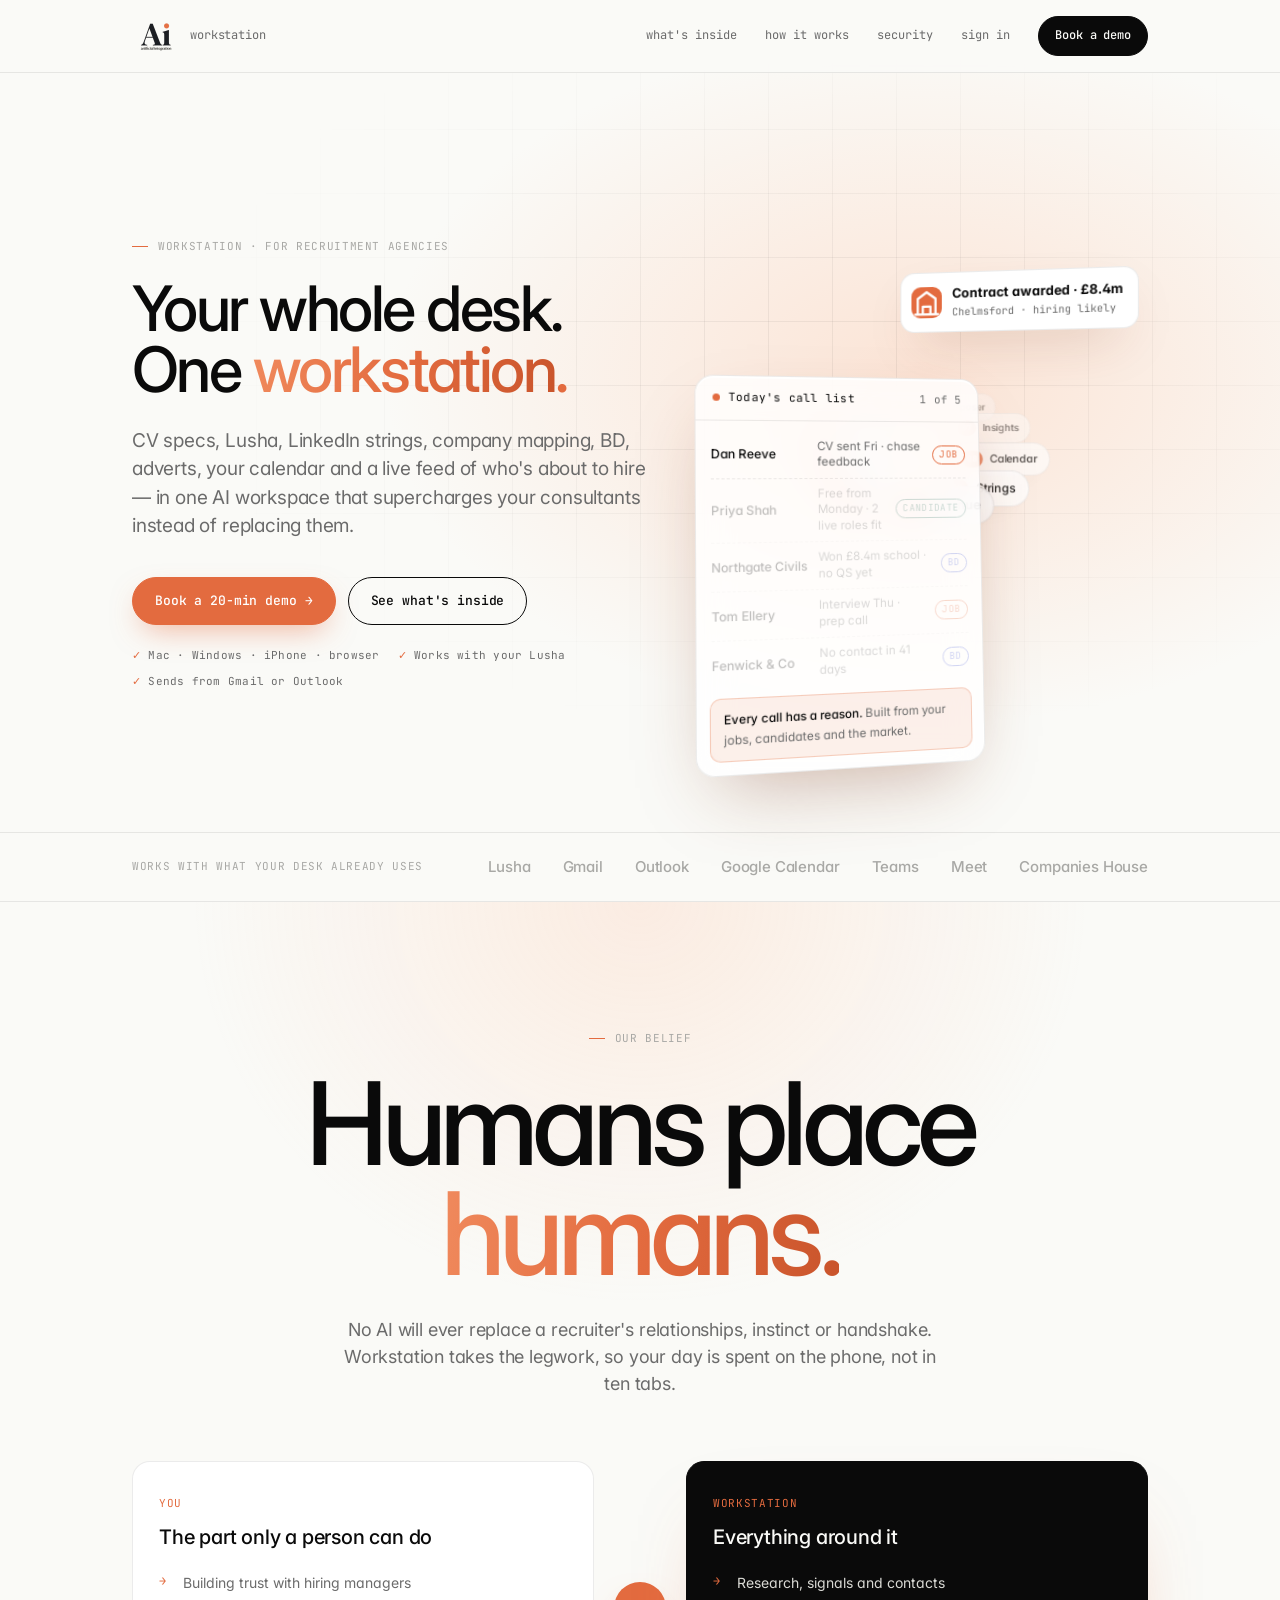
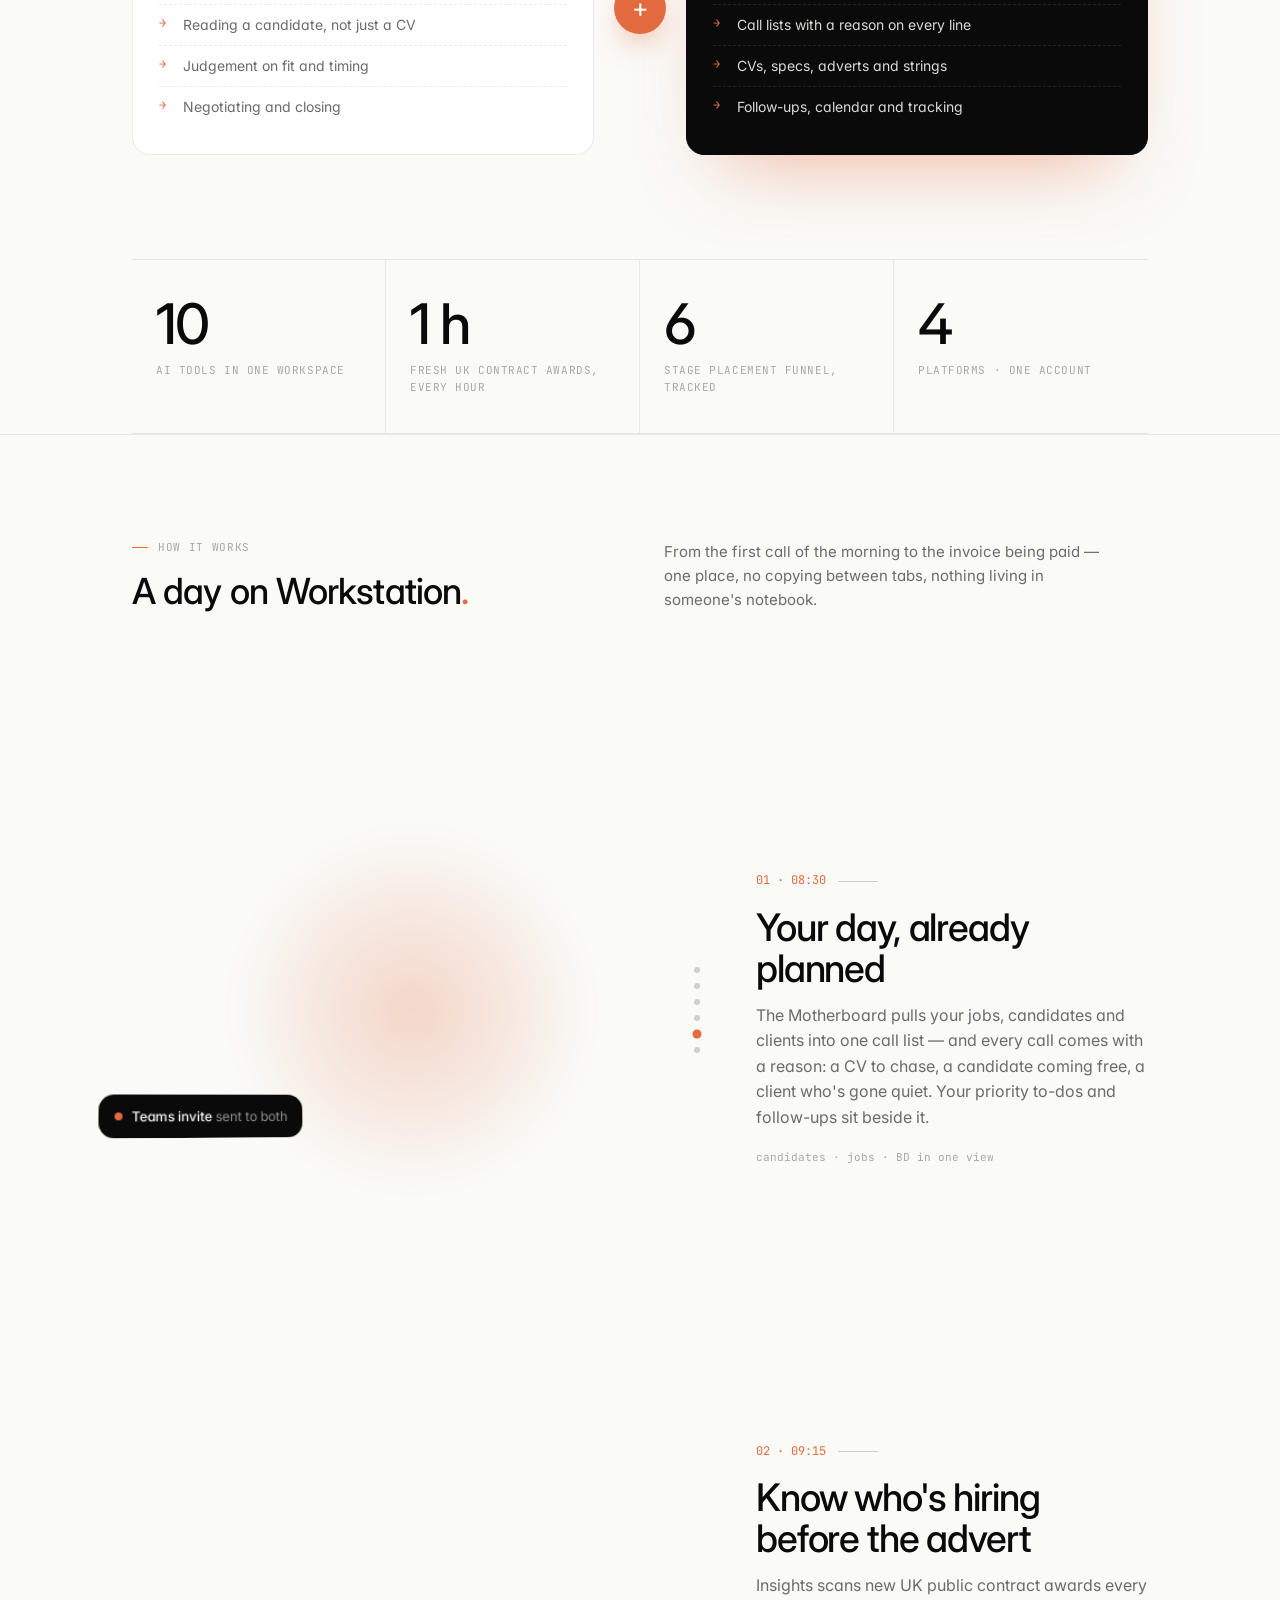
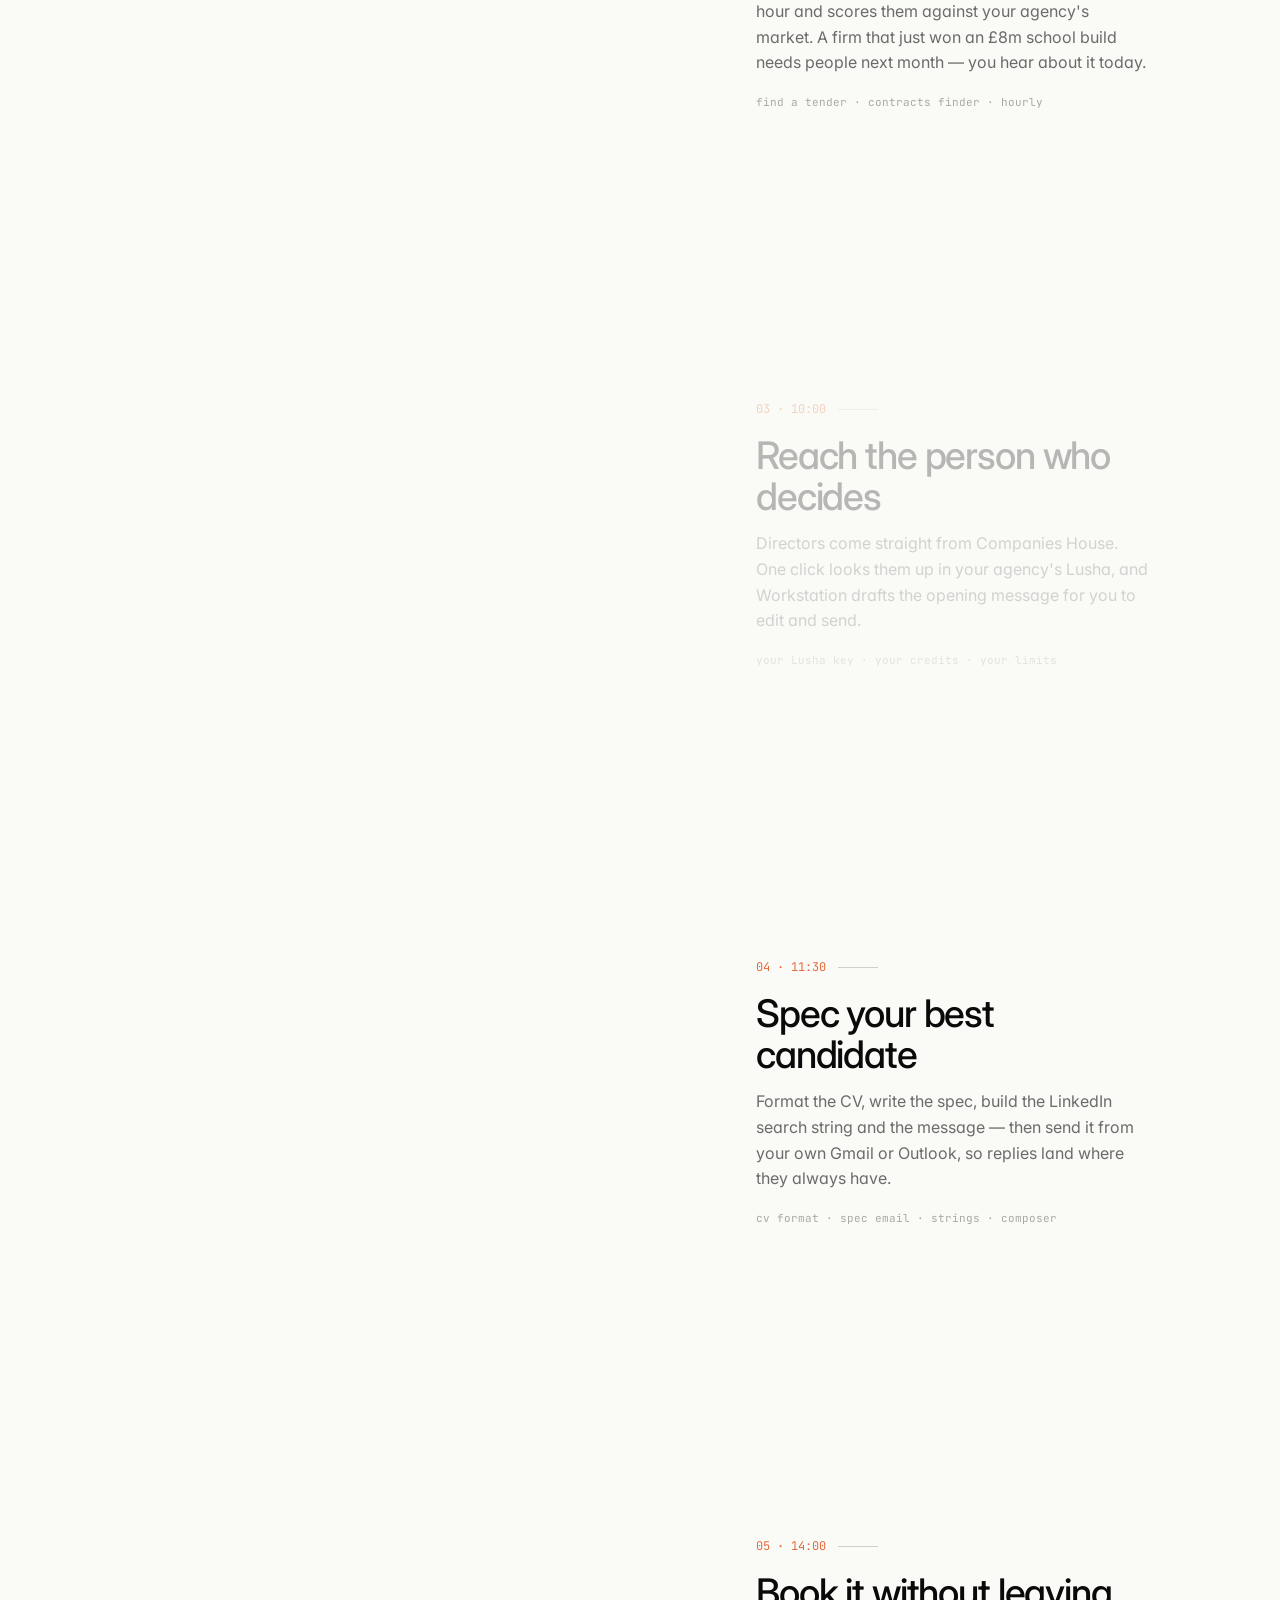
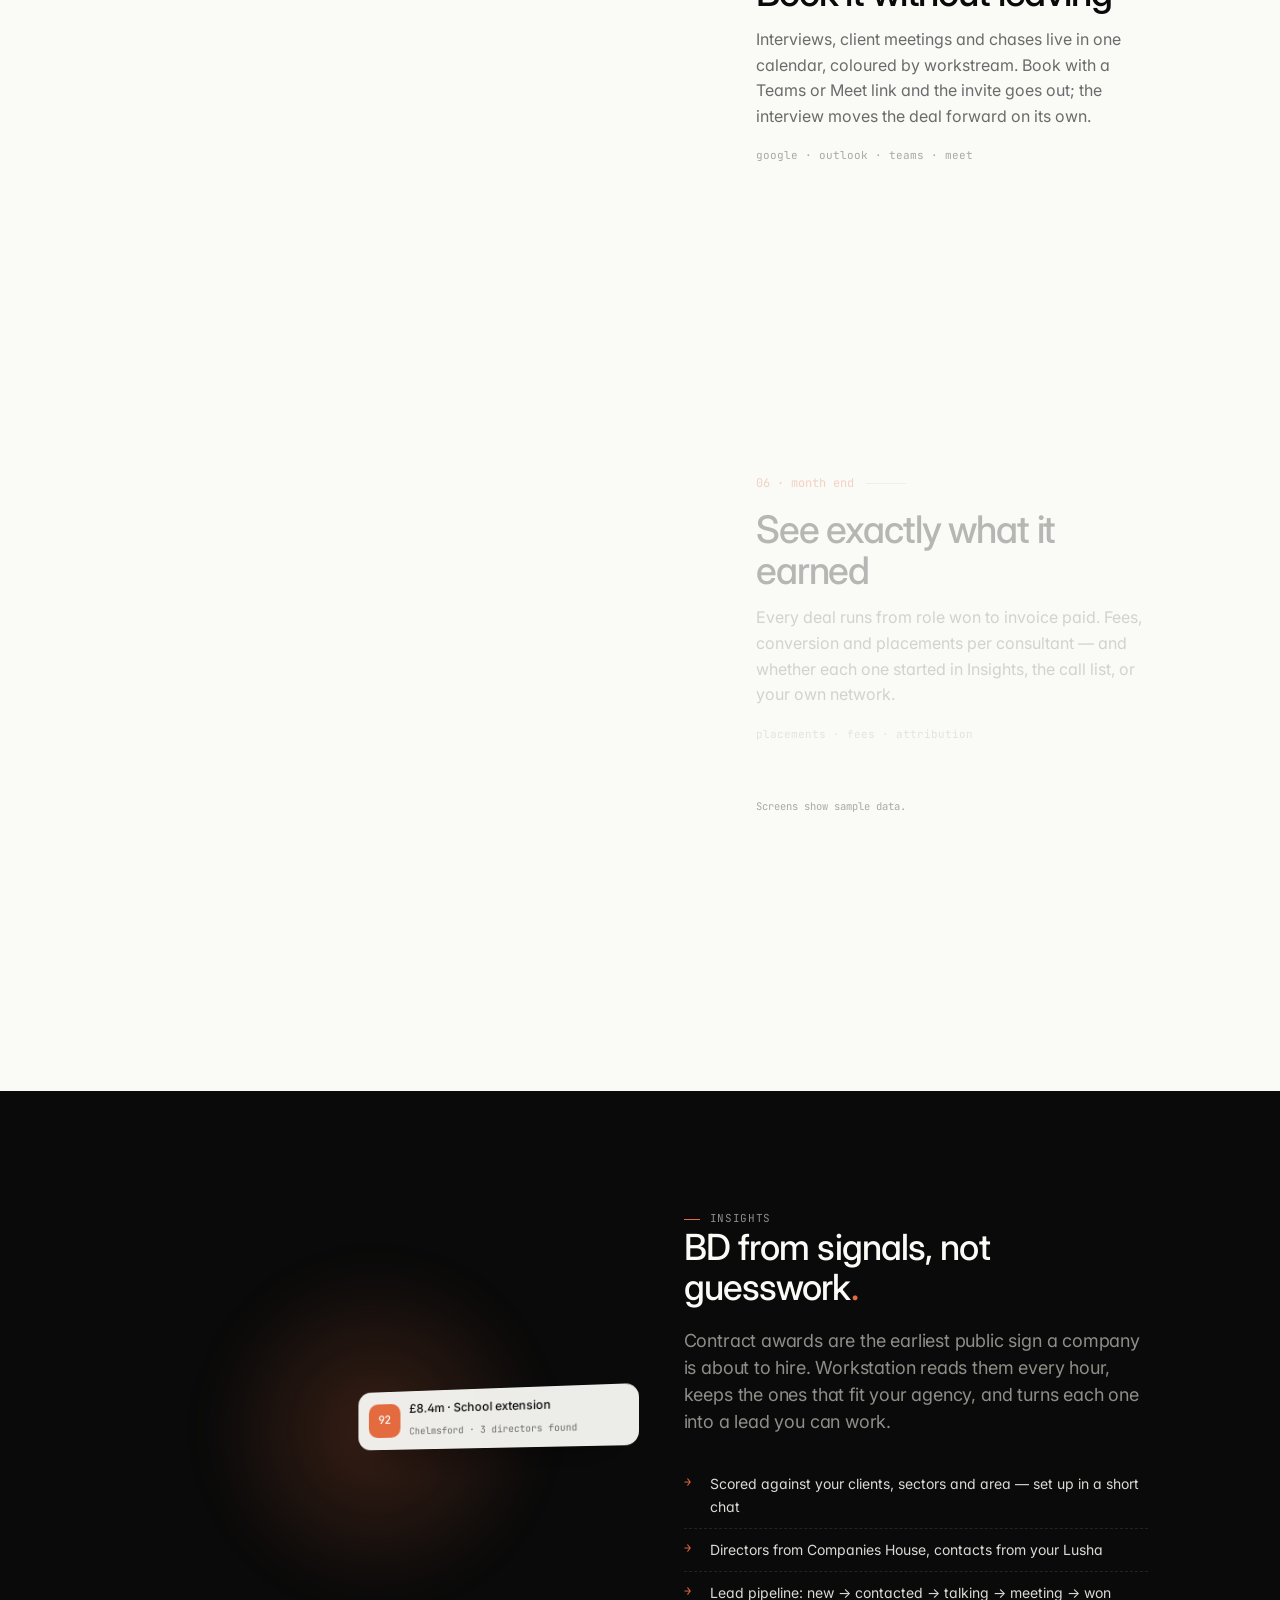
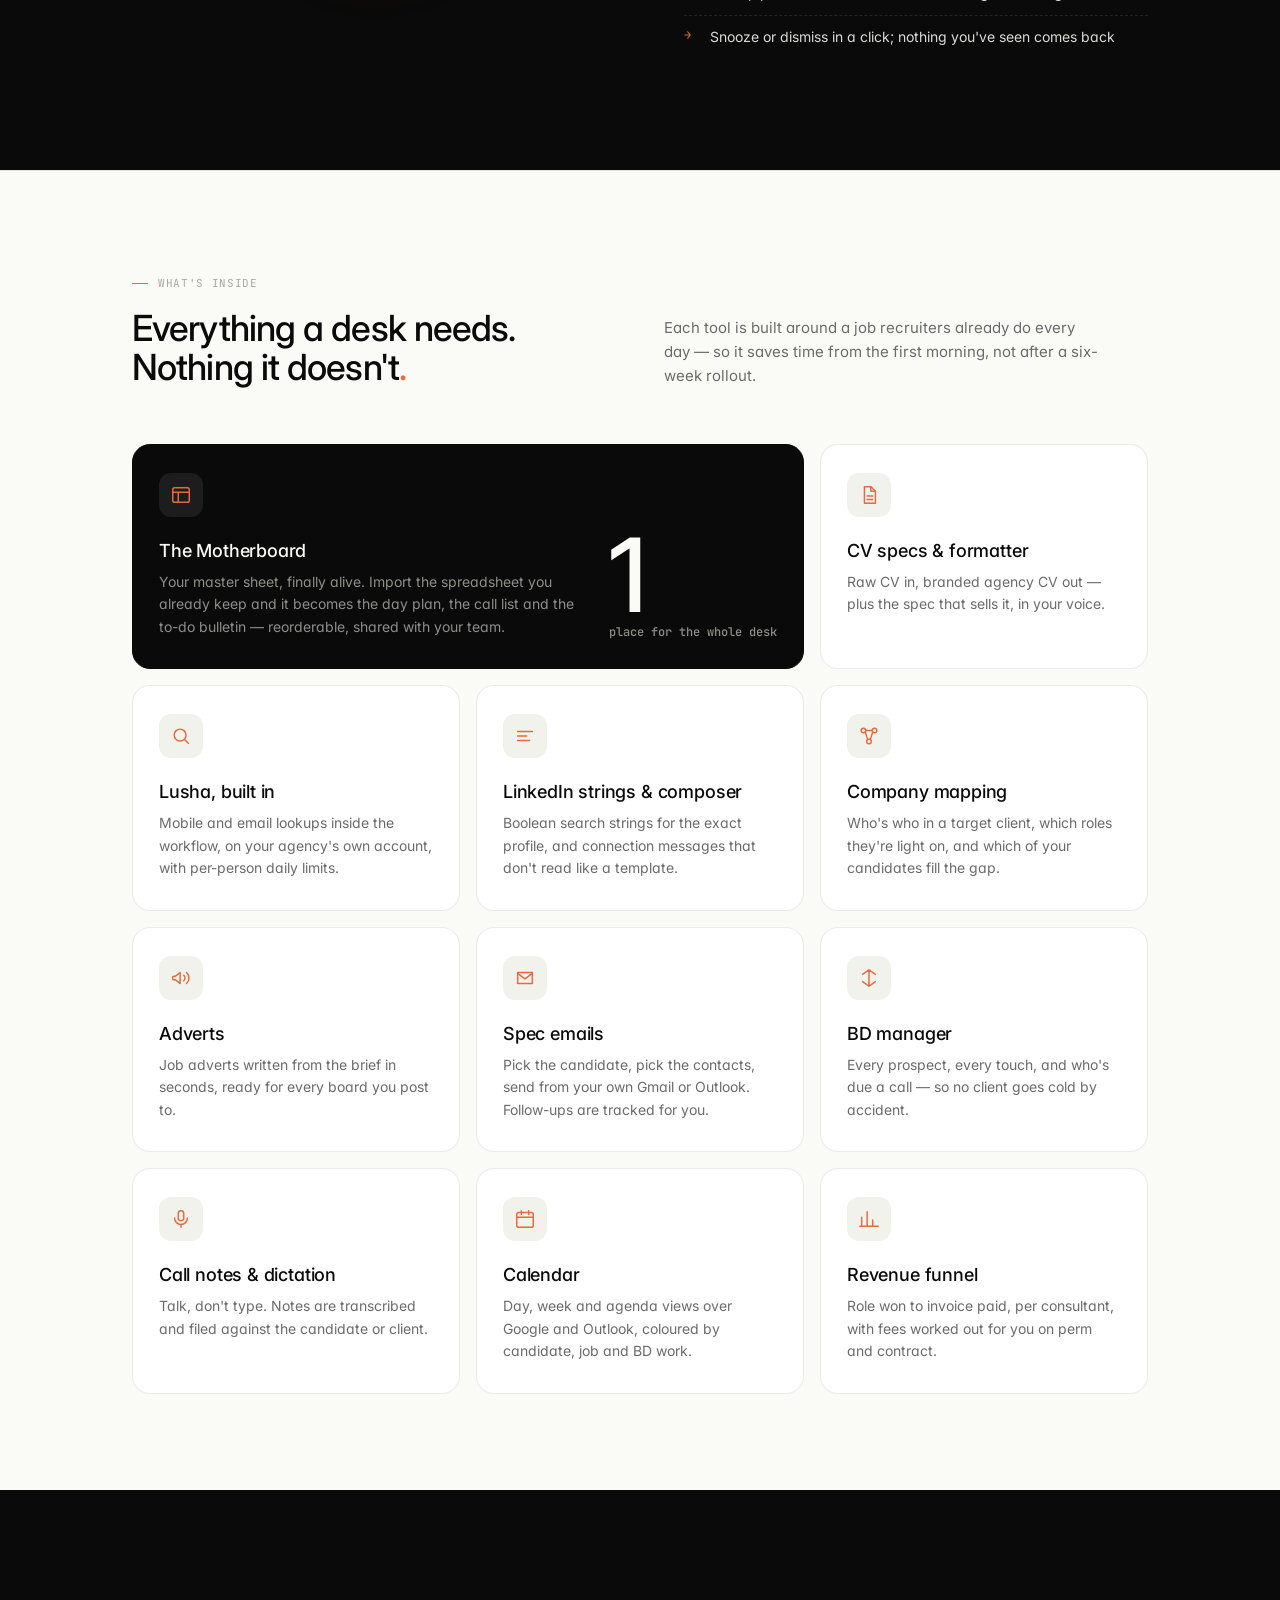
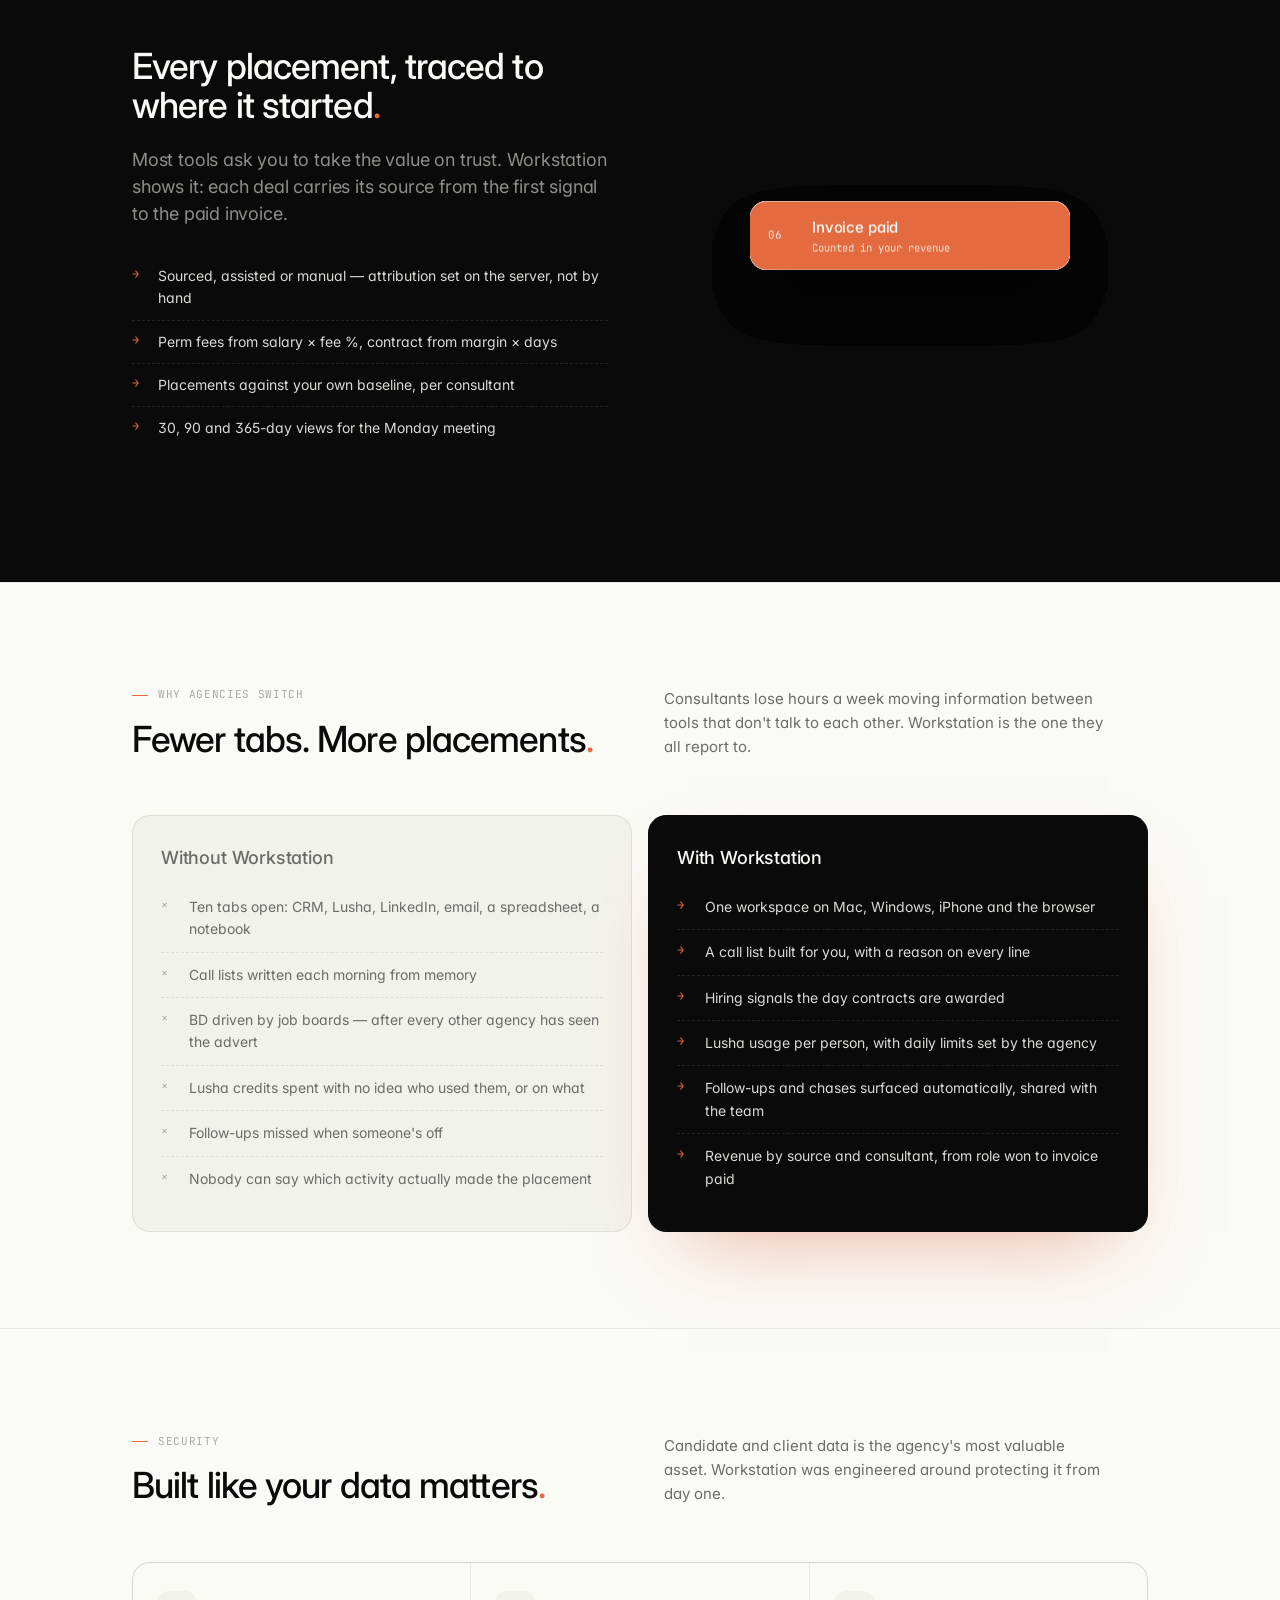
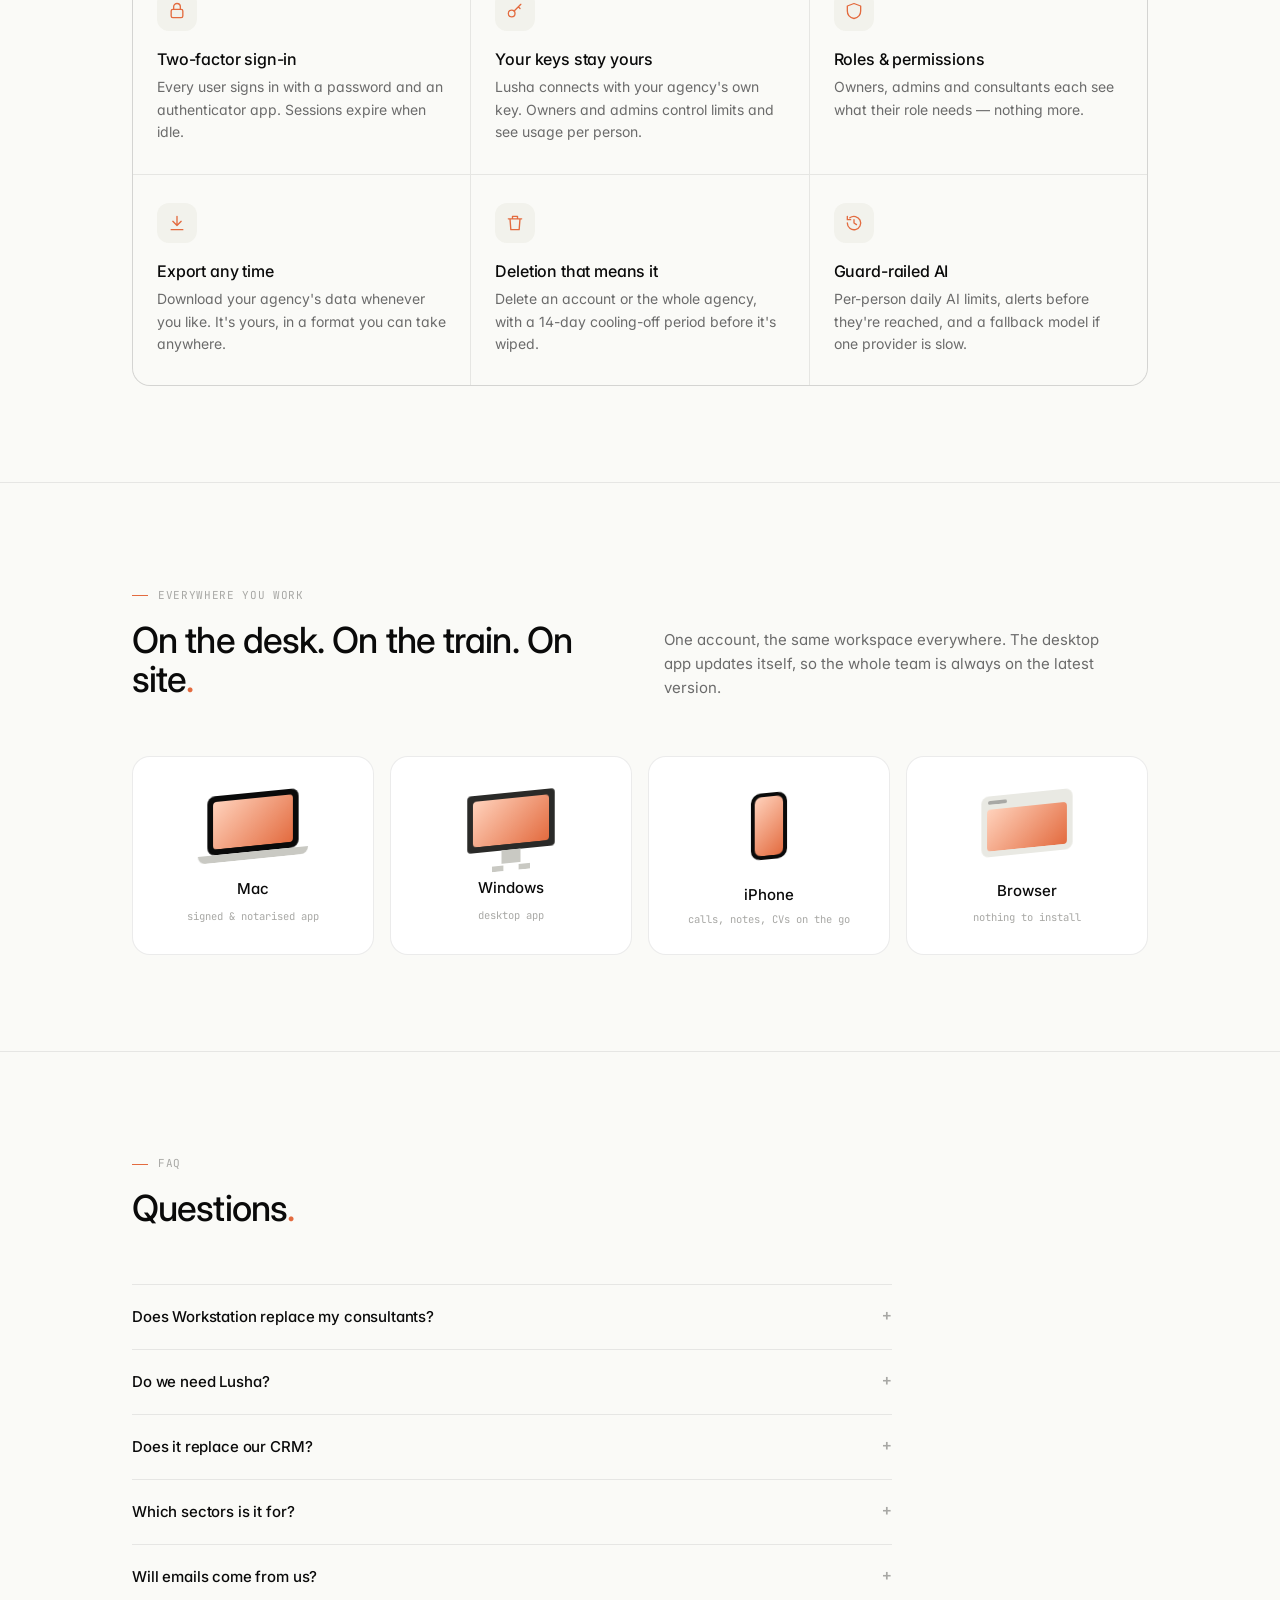
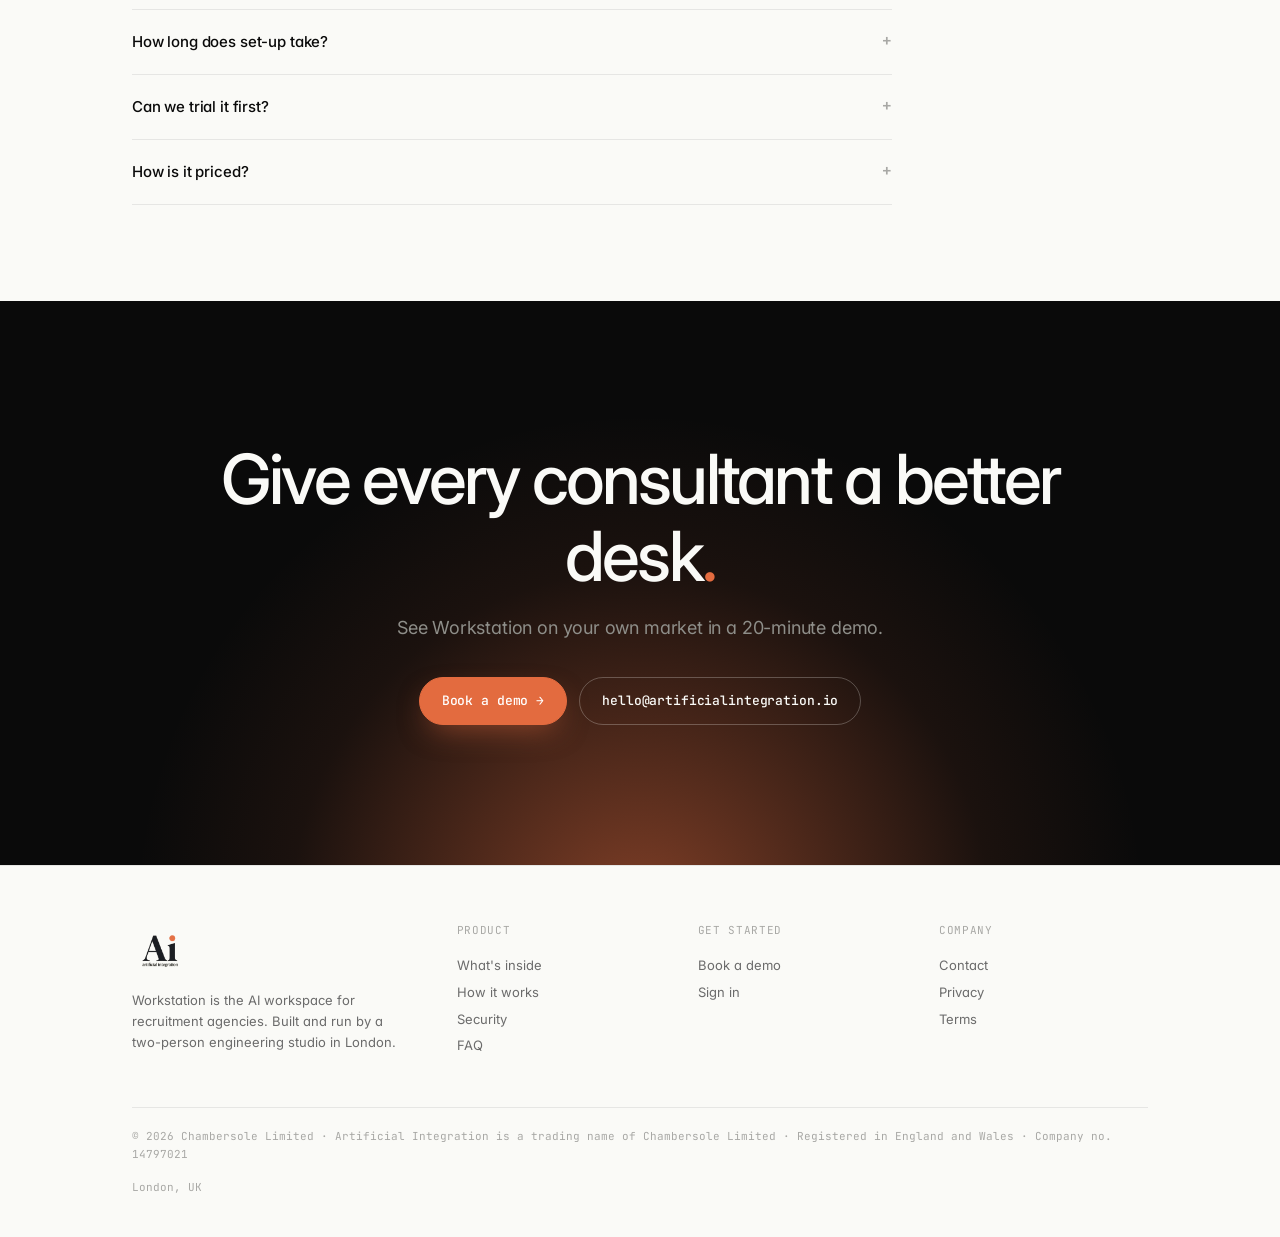
==== commit ab1994ee: "home: 'Humans place humans' section" ====
--- a/index.html
+++ b/index.html
@@ -18,10 +18,10 @@
 <link href="https://fonts.googleapis.com/css2?family=Inter:wght@400;500&family=JetBrains+Mono:wght@400;500&display=swap" rel="stylesheet">
 <link rel="stylesheet" href="/assets/css/site.css?v=5168b84a">
 <link rel="stylesheet" href="/assets/css/home.css?v=57b0f127">
-<link rel="stylesheet" href="/assets/css/ws.css?v=935c691e">
+<link rel="stylesheet" href="/assets/css/ws.css?v=ca680efc">
 <link rel="modulepreload" href="/assets/js/orb.js?v=92656b2d">
 <script src="/assets/js/site.js?v=bc3df820" defer></script>
-<script type="module" src="/assets/js/ws.js?v=d9caa149"></script>
+<script type="module" src="/assets/js/ws.js?v=46dadc45"></script>
 <script type="application/ld+json">
 {"@context":"https://schema.org","@type":"SoftwareApplication","name":"Workstation","applicationCategory":"BusinessApplication","operatingSystem":"macOS, Windows, iOS, Web","description":"AI workspace for recruitment agencies: call lists, CV specs, Lusha, LinkedIn strings, company mapping, BD, calendar, market signals and a revenue funnel.","publisher":{"@type":"Organization","name":"Artificial Integration","legalName":"Chambersole Limited","identifier":"14797021","url":"https://artificialintegration.io","email":"hello@artificialintegration.io"},"areaServed":"GB"}
 </script>
@@ -50,7 +50,7 @@
     <div>
       <span class="eyebrow" data-reveal>Workstation · for recruitment agencies</span>
       <h1 data-reveal data-delay="80">Your whole desk.<br>One <em>workstation</em><span class="dot">.</span></h1>
-      <p class="lede" data-reveal data-delay="160">CV specs, Lusha, LinkedIn strings, company mapping, BD, adverts, your calendar and a live feed of who's about to hire — in one AI workspace that works beside your consultants, not instead of them.</p>
+      <p class="lede" data-reveal data-delay="160">CV specs, Lusha, LinkedIn strings, company mapping, BD, adverts, your calendar and a live feed of who's about to hire — in one AI workspace that supercharges your consultants instead of replacing them.</p>
       <div class="cta-row" data-reveal data-delay="240">
         <a href="/book" class="btn glow">Book a 20-min demo <span class="arrow">→</span></a>
         <a href="#inside" class="btn ghost">See what's inside</a>
@@ -98,6 +98,28 @@
     <div class="wrap">
       <span>Works with what your desk already uses</span>
       <ul><li>Lusha</li><li>Gmail</li><li>Outlook</li><li>Google Calendar</li><li>Teams</li><li>Meet</li><li>Companies House</li></ul>
+    </div>
+  </div>
+</section>
+
+<!-- ================= HUMAN ================= -->
+<section class="human" id="human">
+  <div class="wrap">
+    <span class="eyebrow" data-reveal>Our belief</span>
+    <h2 class="manifesto" data-words>Humans place <em>humans.</em></h2>
+    <p class="lede" data-reveal data-delay="100">No AI will ever replace a recruiter's relationships, instinct or handshake. Workstation takes the legwork, so your day is spent on the phone, not in ten tabs.</p>
+    <div class="duo">
+      <div class="duo-col you" data-reveal>
+        <span class="duo-k">You</span>
+        <h3>The part only a person can do</h3>
+        <ul><li>Building trust with hiring managers</li><li>Reading a candidate, not just a CV</li><li>Judgement on fit and timing</li><li>Negotiating and closing</li></ul>
+      </div>
+      <span class="duo-plus" aria-hidden="true">+</span>
+      <div class="duo-col ws" data-reveal data-delay="120" data-tilt="3">
+        <span class="duo-k">Workstation</span>
+        <h3>Everything around it</h3>
+        <ul><li>Research, signals and contacts</li><li>Call lists with a reason on every line</li><li>CVs, specs, adverts and strings</li><li>Follow-ups, calendar and tracking</li></ul>
+      </div>
     </div>
   </div>
 </section>
--- a/assets/css/ws.css
+++ b/assets/css/ws.css
@@ -213,6 +213,34 @@
 .dev.web::before { top: 14px; }
 .dev.web::after { content: ''; position: absolute; left: 7px; top: 5px; width: 20px; height: 4px; border-radius: 2px; background: var(--ink-3); }
 
+
+/* ---------- Human manifesto ---------- */
+section.human { padding: 120px 0 104px; text-align: center; position: relative; overflow: hidden;
+  background: radial-gradient(50% 60% at 50% 0%, rgba(255,186,150,.22), transparent 70%), var(--bg); }
+.human .manifesto { font-size: clamp(48px, 9vw, 128px); letter-spacing: -0.05em; line-height: .95; margin: 22px auto 28px; }
+.human .manifesto em { font-style: normal; }
+.human .manifesto em, .human .manifesto em .mw { background: linear-gradient(100deg, #F08A5D 0%, var(--accent) 50%, #C9542B 100%); -webkit-background-clip: text; background-clip: text; color: transparent; }
+.mw { display: inline-block; opacity: var(--o, 1); transform: translateY(calc((1 - var(--o, 1)) * 18px)); transition: opacity .25s linear; }
+.human .lede { margin: 0 auto; max-width: 620px; }
+.duo { display: grid; grid-template-columns: 1fr auto 1fr; gap: 20px; align-items: center; margin-top: 64px; text-align: left; }
+.duo-col { border-radius: 18px; padding: 28px 26px 26px; border: 1px solid var(--line); background: #fff; }
+.duo-col h3 { font-size: 20px; margin: 10px 0 12px; }
+.duo-col ul { list-style: none; }
+.duo-col li { position: relative; padding: 9px 0 9px 24px; border-bottom: 1px dashed var(--line); font-size: 14px; color: var(--ink-2); }
+.duo-col li:last-child { border-bottom: none; }
+.duo-col li::before { content: '→'; position: absolute; left: 0; top: 9px; font-family: var(--mono); font-size: 12px; color: var(--accent); }
+.duo-k { font-family: var(--mono); font-size: 11px; letter-spacing: .06em; text-transform: uppercase; color: var(--accent); }
+.duo-col.ws { --rx: 0deg; --ry: 0deg; background: var(--ink); border-color: var(--ink); color: var(--on-dark);
+  transform: perspective(900px) rotateX(var(--rx)) rotateY(var(--ry)); transition: transform .35s var(--ease); box-shadow: 0 40px 80px -40px rgba(227,107,63,.55); }
+.duo-col.ws h3 { color: var(--on-dark); }
+.duo-col.ws li { color: #DADAD5; border-color: var(--line-dark); }
+.duo-plus { width: 52px; height: 52px; border-radius: 50%; display: grid; place-items: center; background: var(--accent); color: #fff; font-size: 26px; box-shadow: 0 14px 30px -10px rgba(227,107,63,.6); }
+@media (max-width: 760px) {
+  section.human { padding: 80px 0 72px; }
+  .duo { grid-template-columns: 1fr; margin-top: 44px; }
+  .duo-plus { justify-self: center; width: 44px; height: 44px; margin: -6px 0; }
+}
+
 /* ---------- Responsive ---------- */
 @media (max-width: 1100px) {
   .appwin { --s: .9; }
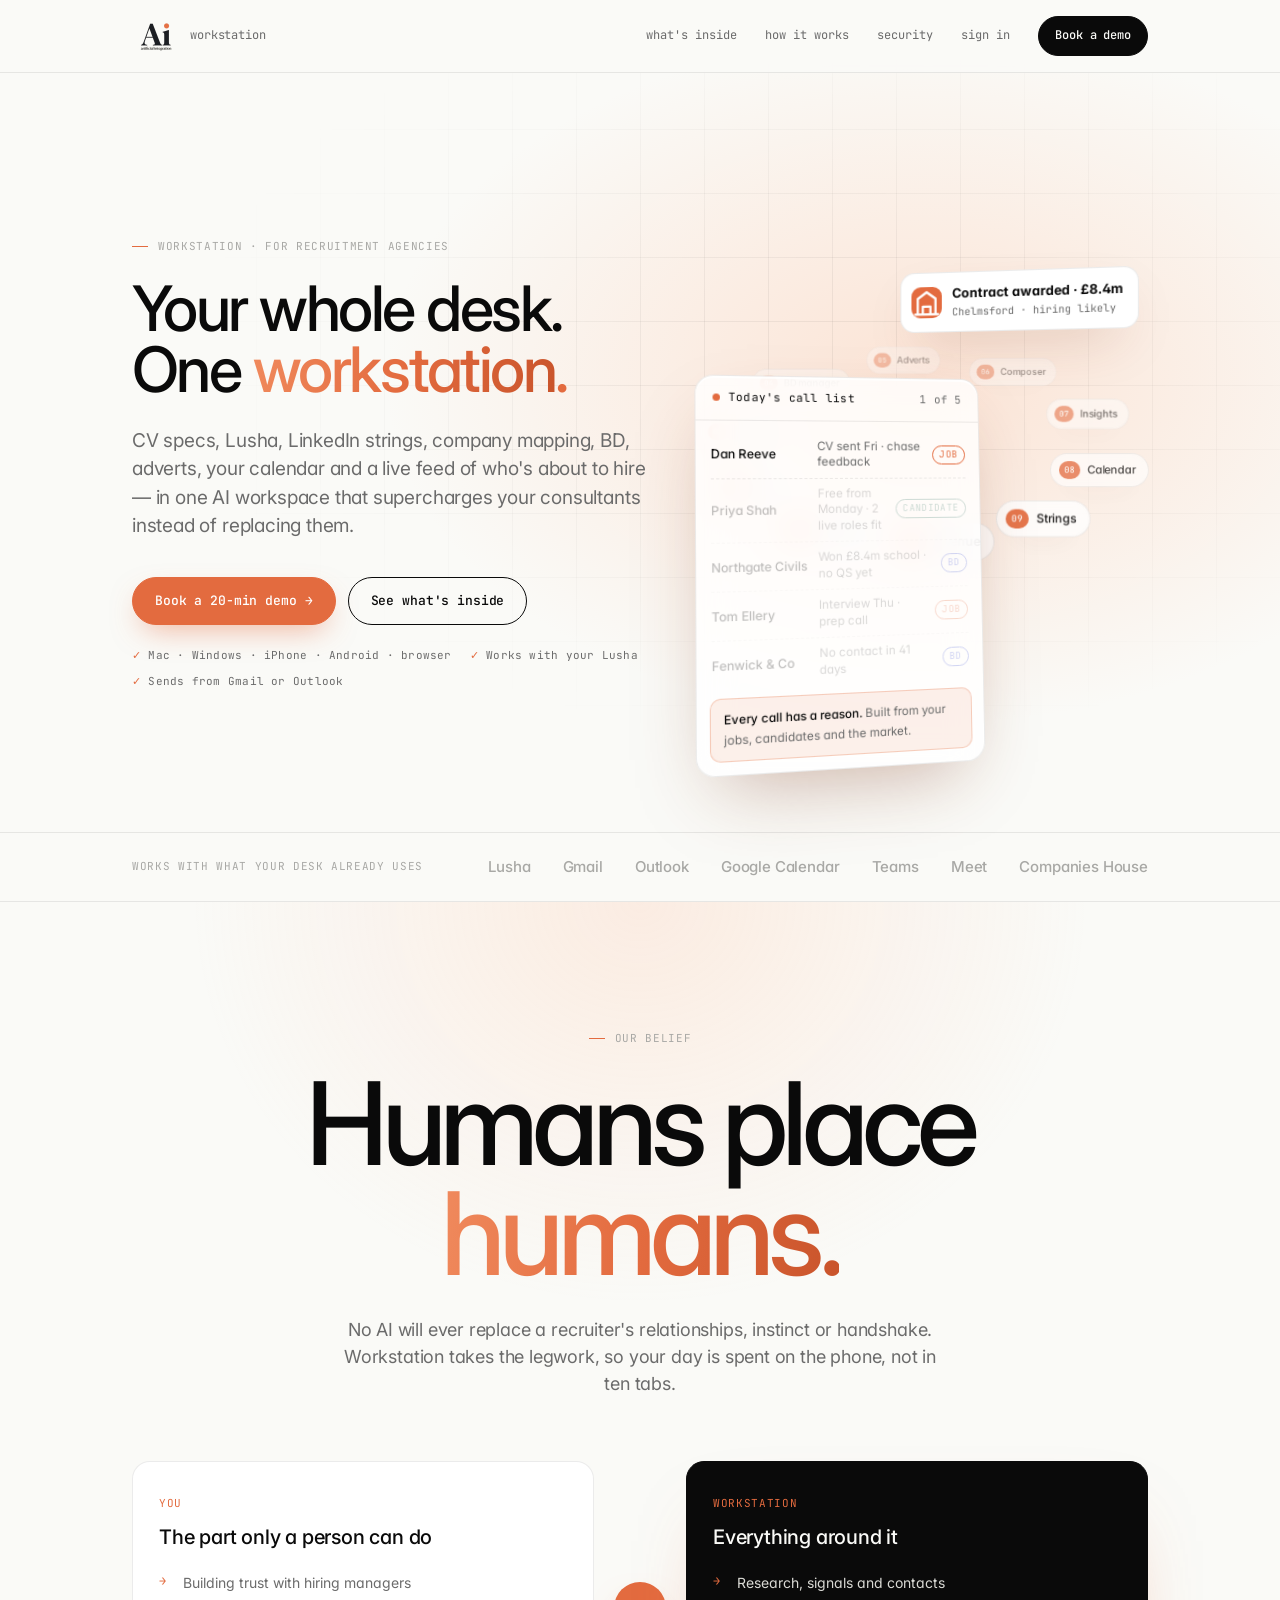
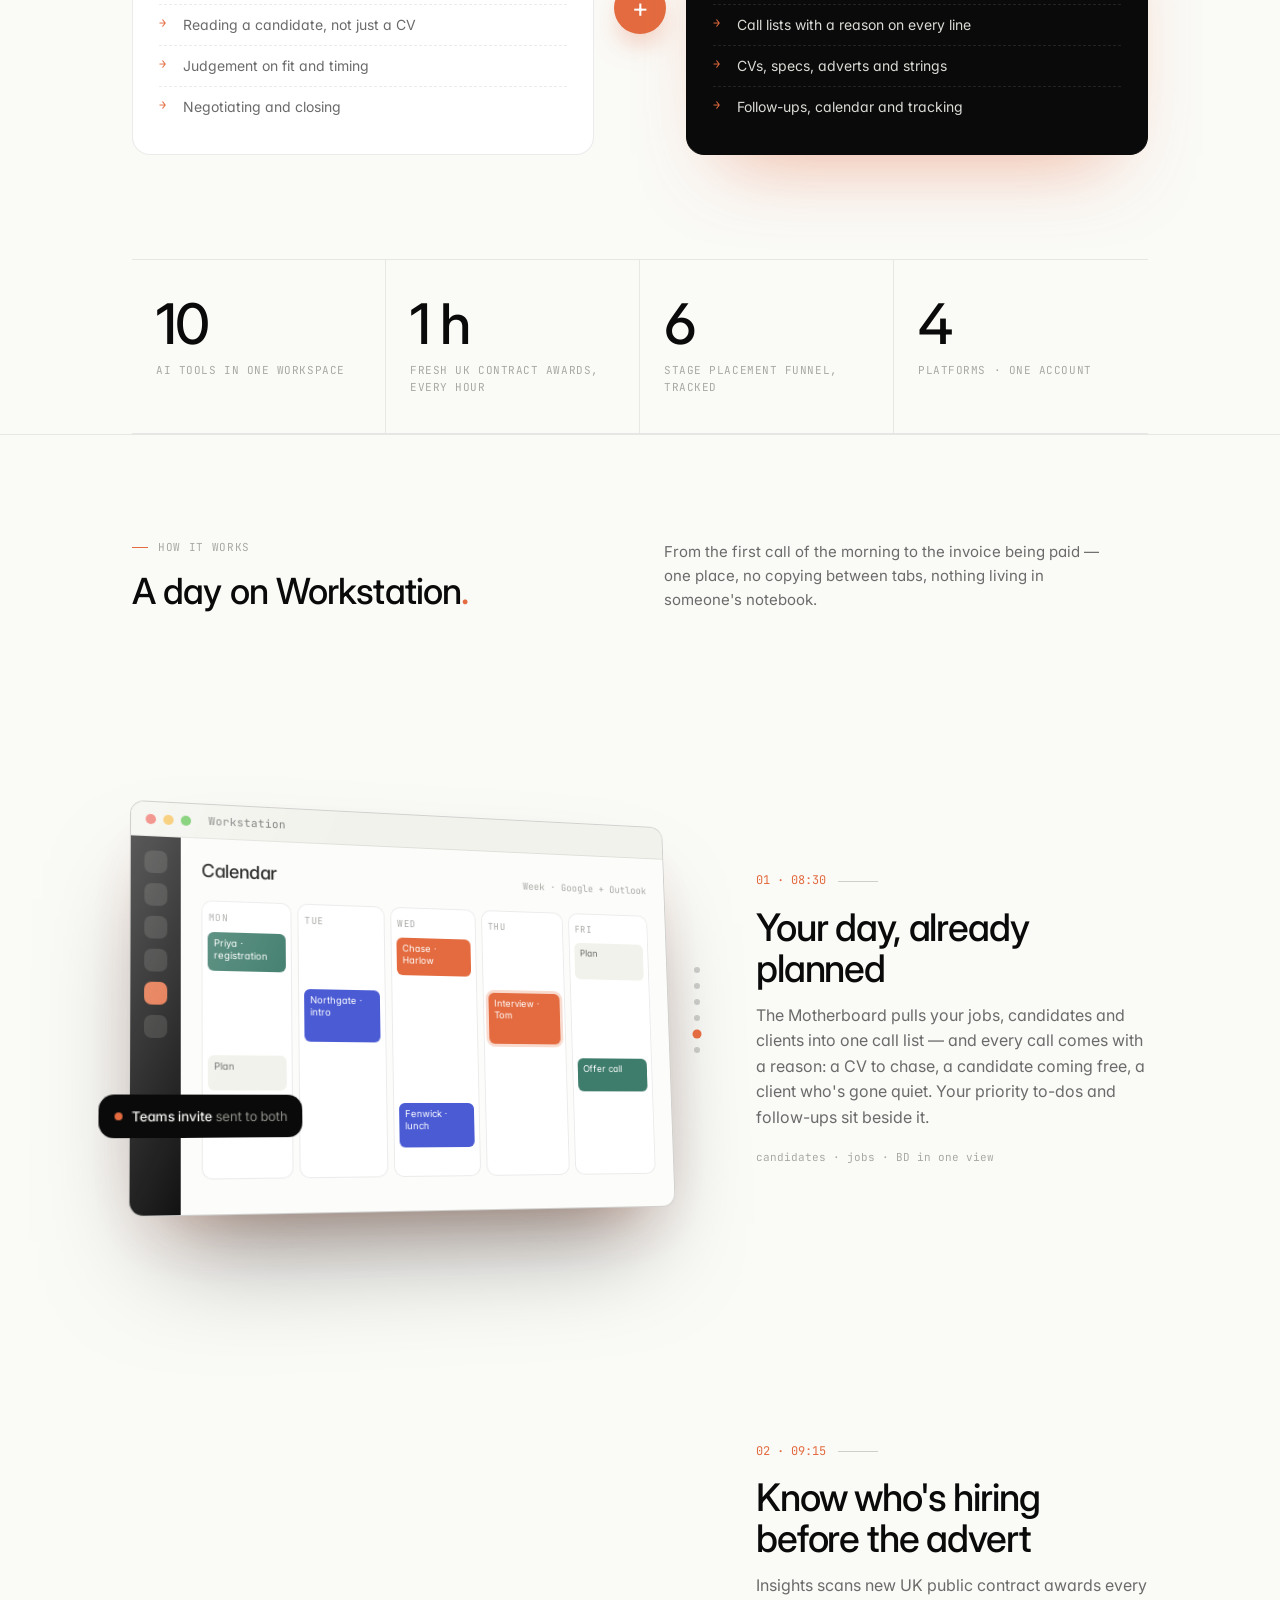
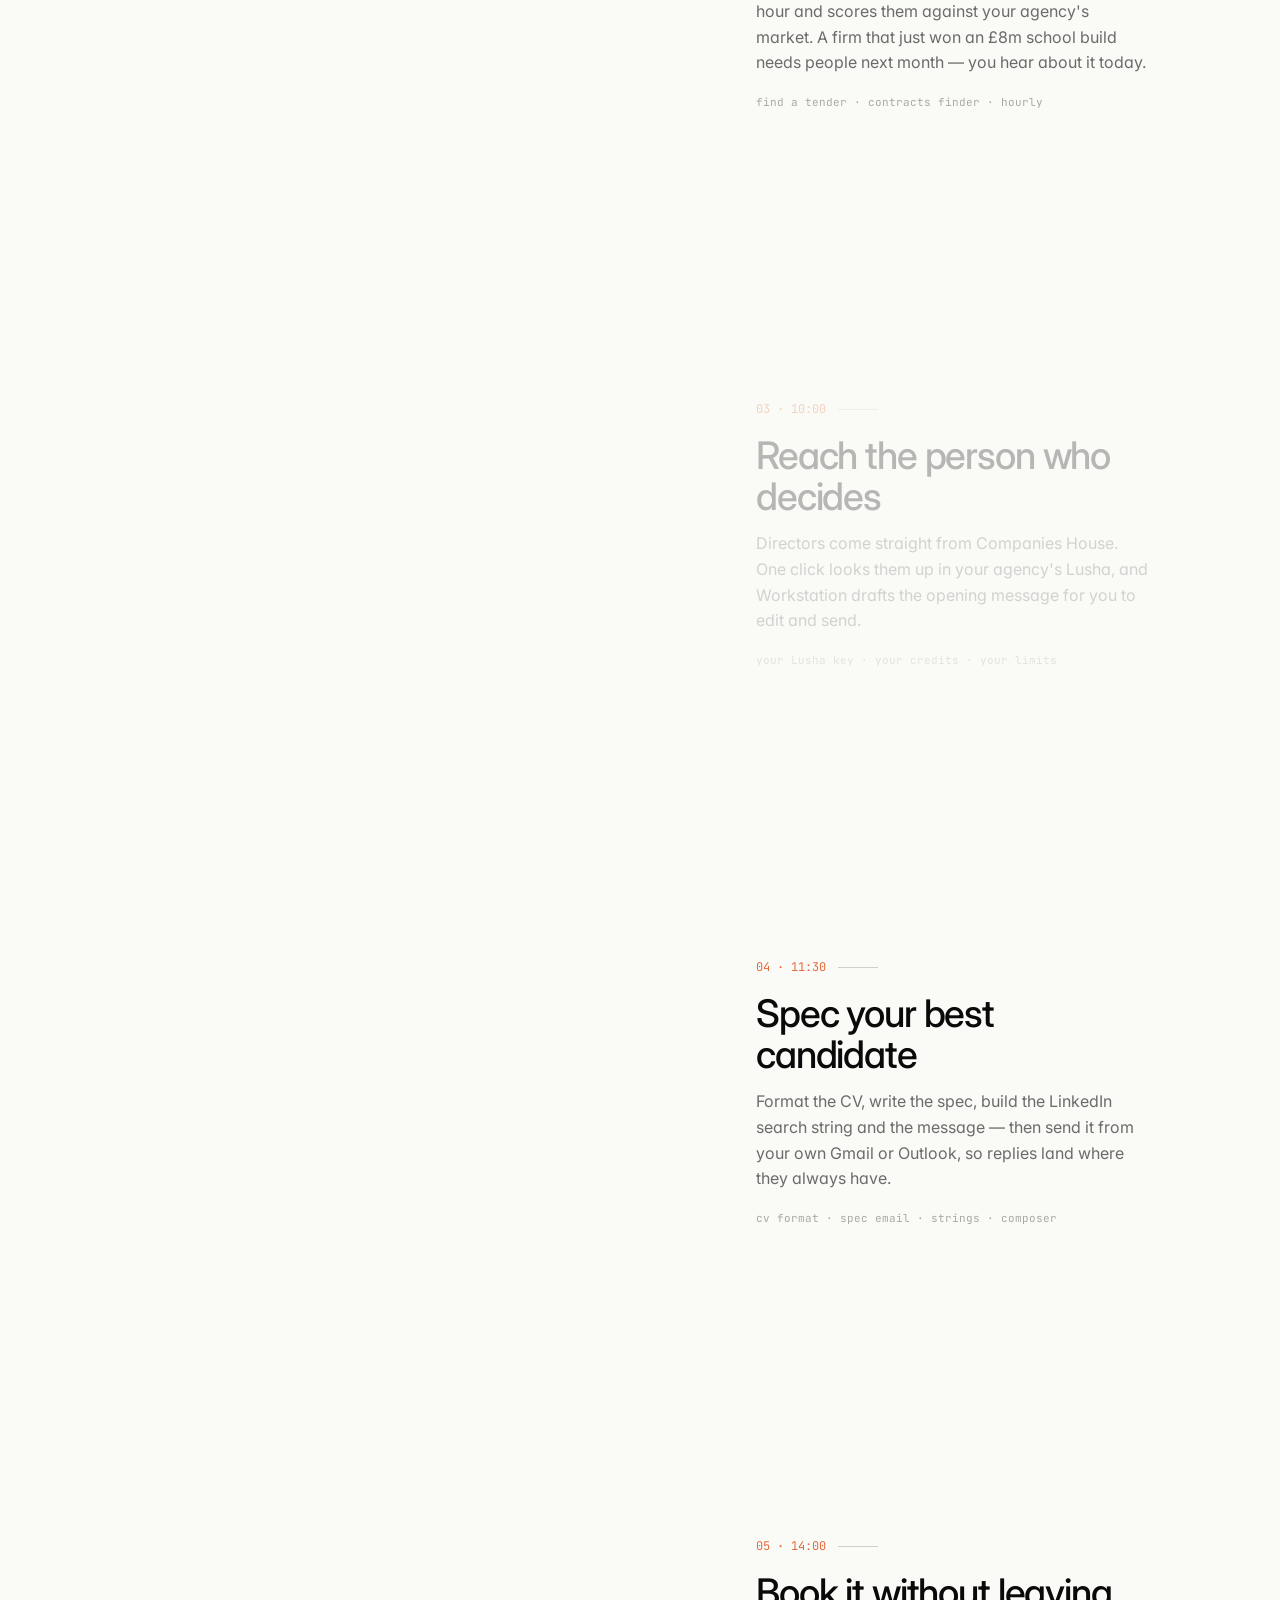
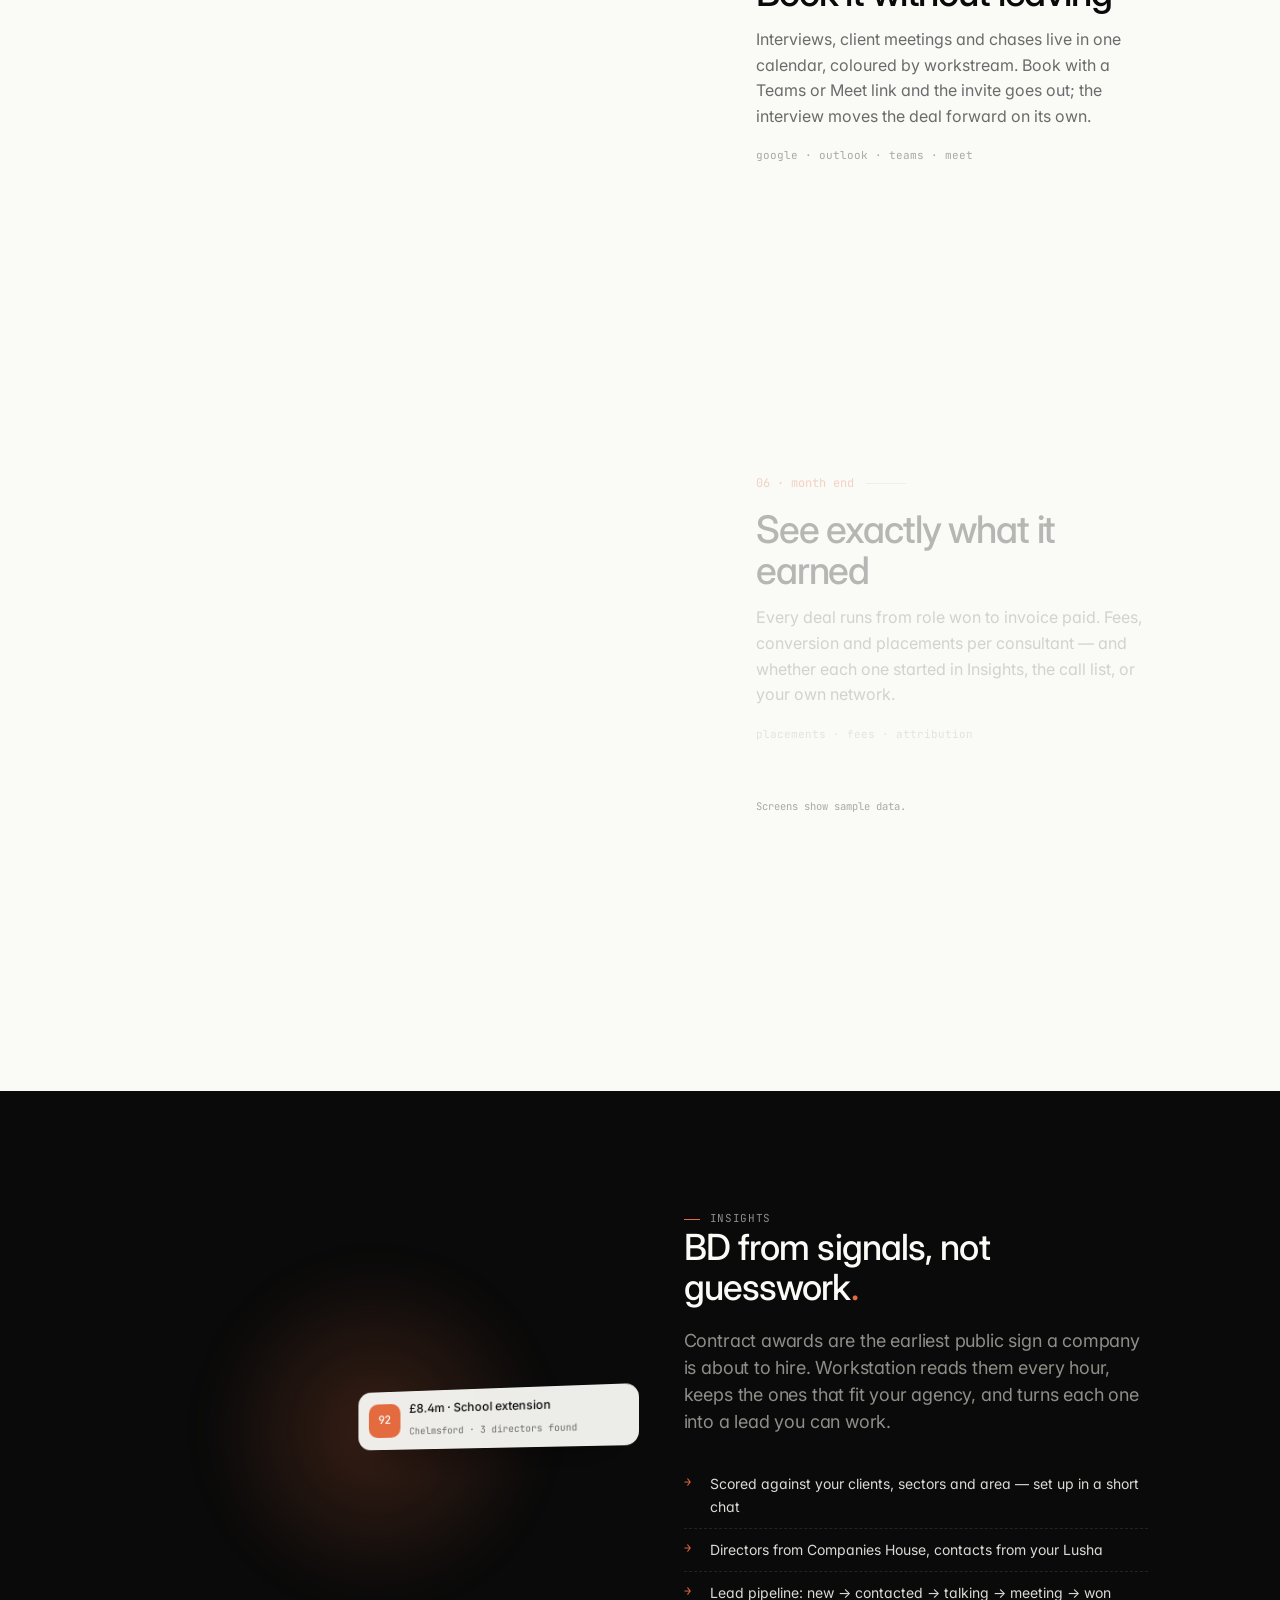
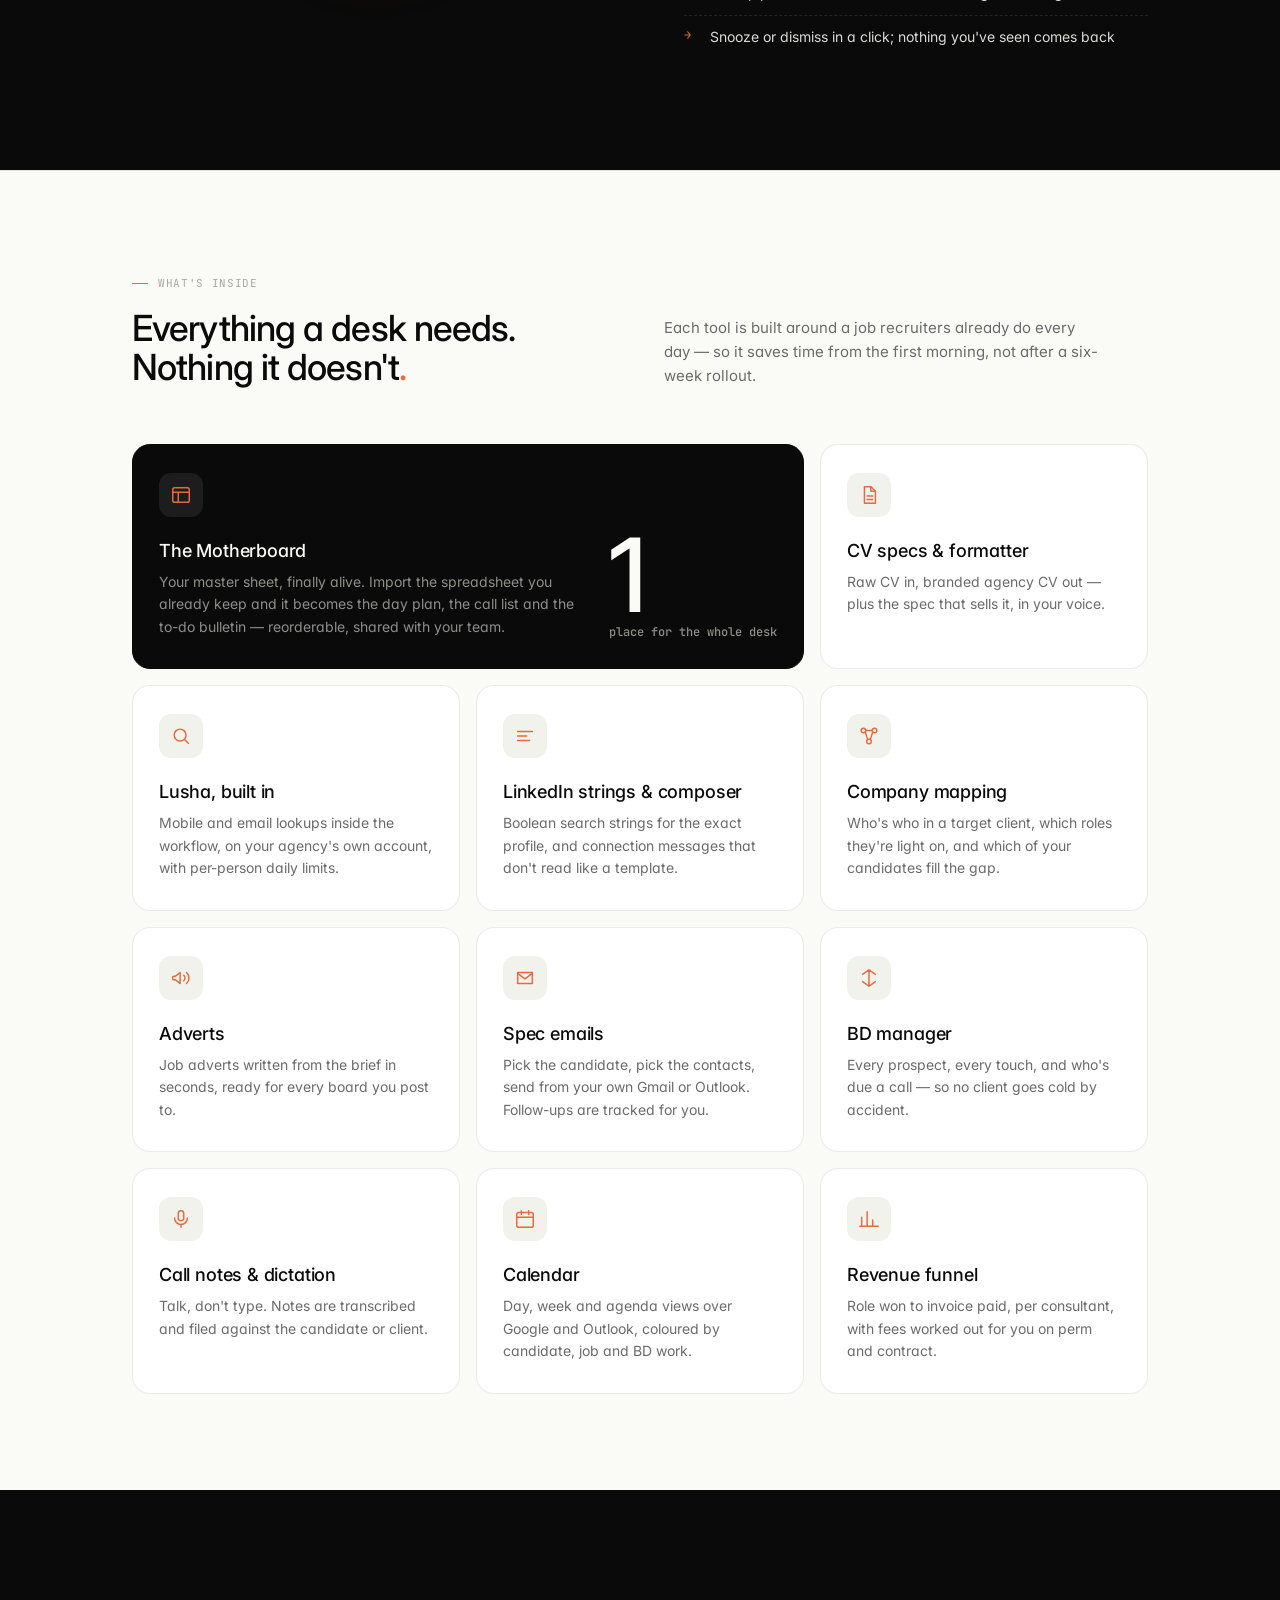
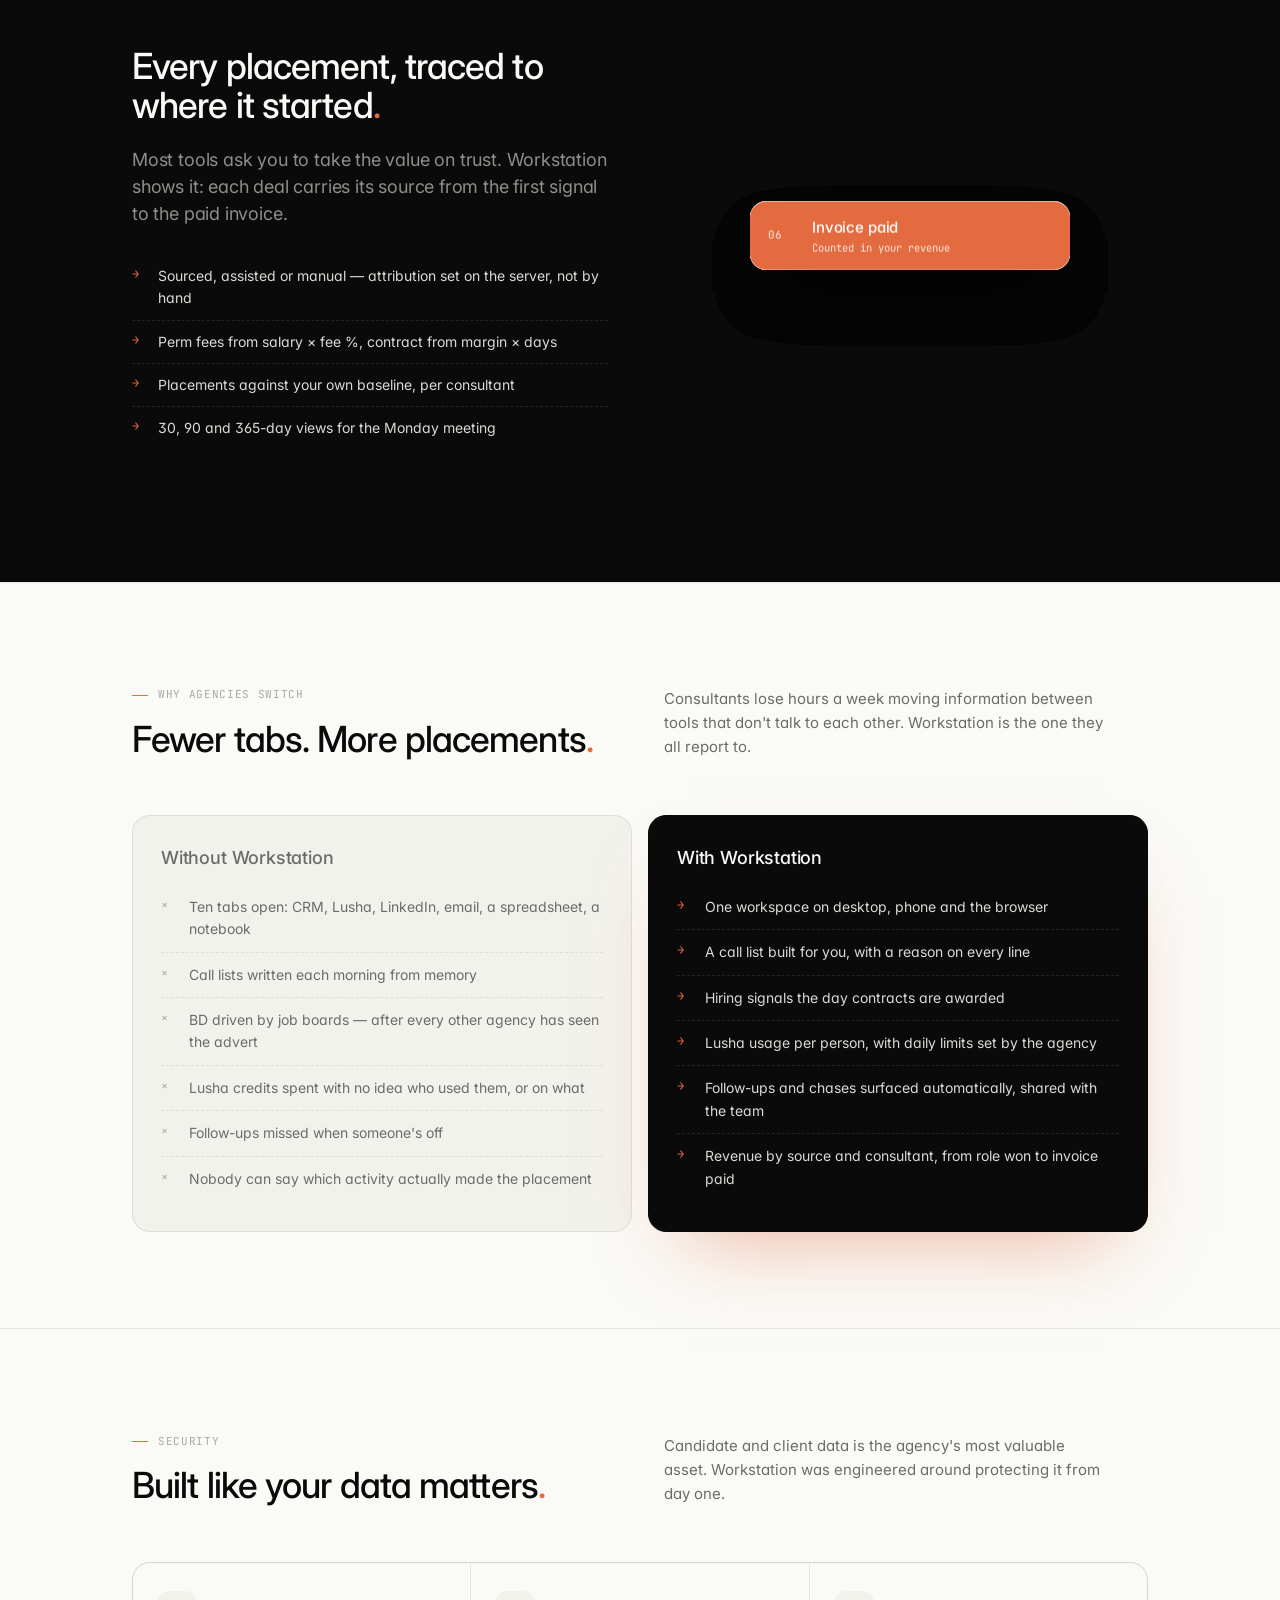
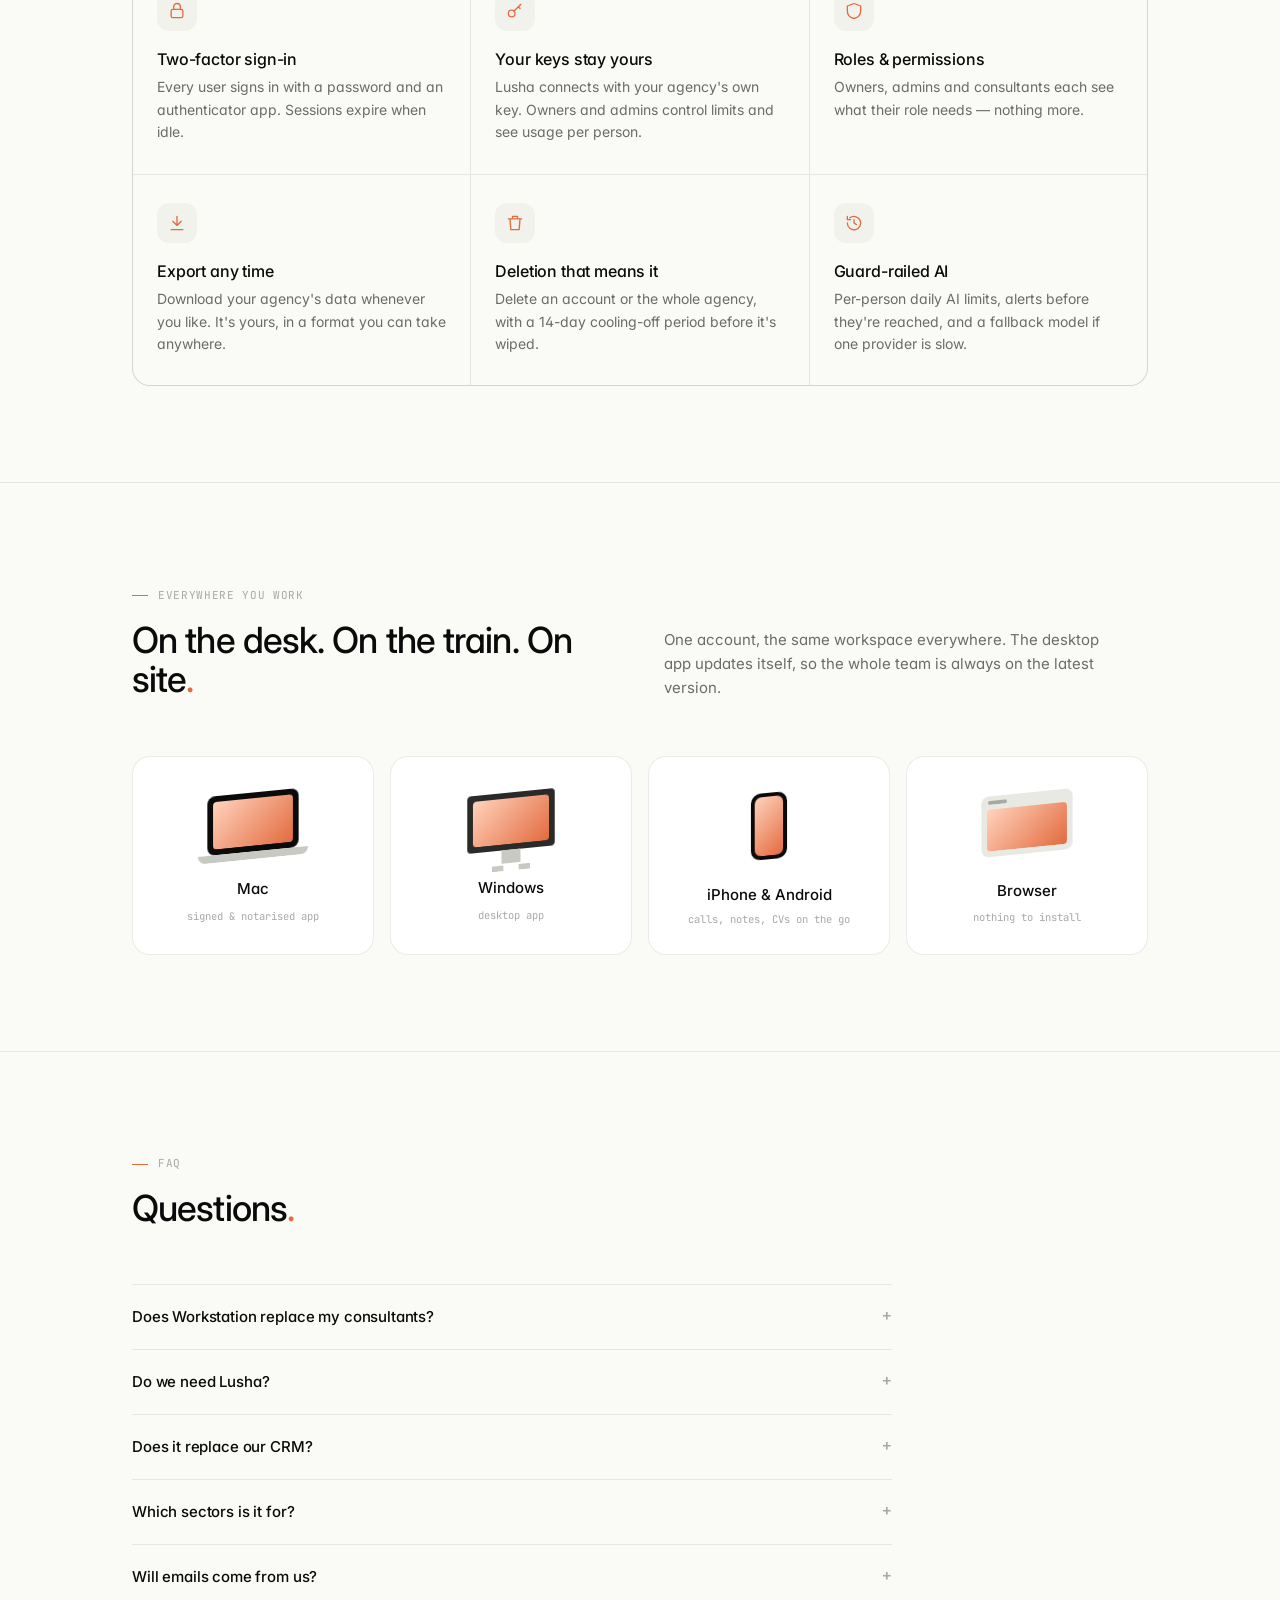
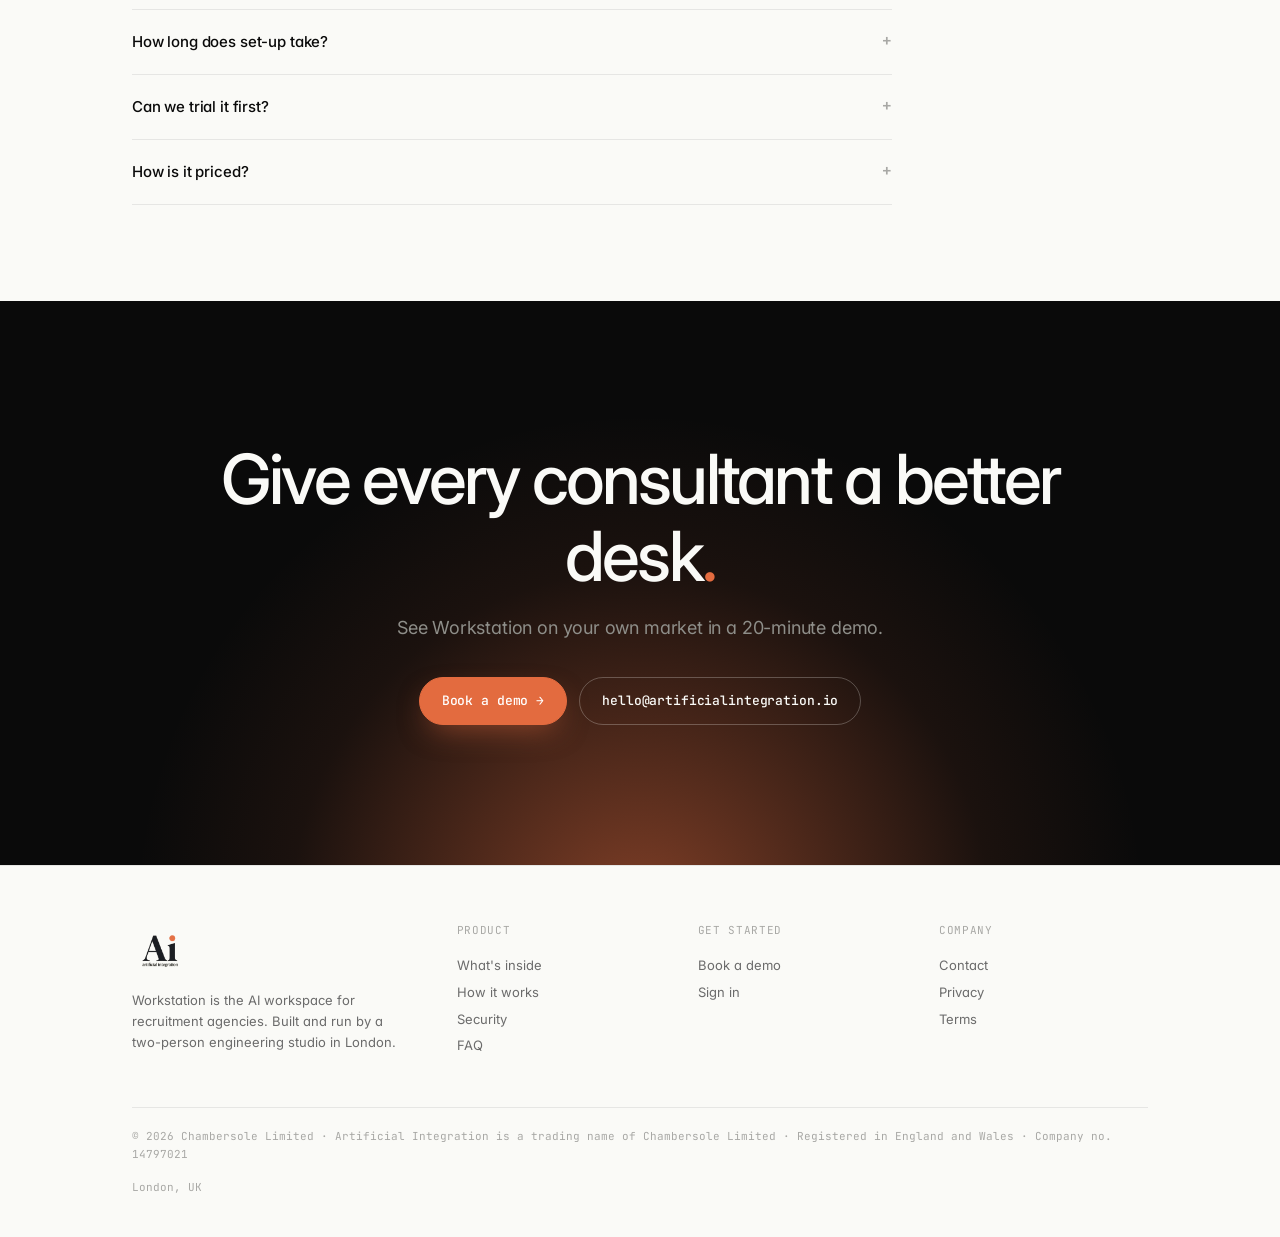
==== commit c8d0cfd0: "home: mobile = iPhone & Android" ====
--- a/index.html
+++ b/index.html
@@ -4,7 +4,7 @@
 <meta charset="UTF-8">
 <meta name="viewport" content="width=device-width, initial-scale=1.0">
 <title>Workstation · The AI workspace for recruitment agencies · Artificial Integration</title>
-<meta name="description" content="Workstation puts CV specs, Lusha, LinkedIn strings, company mapping, BD, adverts, calendar and live UK hiring signals into one AI workspace for recruitment consultants. Mac, Windows, iPhone and browser.">
+<meta name="description" content="Workstation puts CV specs, Lusha, LinkedIn strings, company mapping, BD, adverts, calendar and live UK hiring signals into one AI workspace for recruitment consultants. Mac, Windows, iPhone, Android and browser.">
 <link rel="canonical" href="https://artificialintegration.io/">
 <meta property="og:type" content="website">
 <meta property="og:title" content="Workstation · The AI workspace for recruitment agencies">
@@ -23,7 +23,7 @@
 <script src="/assets/js/site.js?v=bc3df820" defer></script>
 <script type="module" src="/assets/js/ws.js?v=46dadc45"></script>
 <script type="application/ld+json">
-{"@context":"https://schema.org","@type":"SoftwareApplication","name":"Workstation","applicationCategory":"BusinessApplication","operatingSystem":"macOS, Windows, iOS, Web","description":"AI workspace for recruitment agencies: call lists, CV specs, Lusha, LinkedIn strings, company mapping, BD, calendar, market signals and a revenue funnel.","publisher":{"@type":"Organization","name":"Artificial Integration","legalName":"Chambersole Limited","identifier":"14797021","url":"https://artificialintegration.io","email":"hello@artificialintegration.io"},"areaServed":"GB"}
+{"@context":"https://schema.org","@type":"SoftwareApplication","name":"Workstation","applicationCategory":"BusinessApplication","operatingSystem":"macOS, Windows, iOS, Android, Web","description":"AI workspace for recruitment agencies: call lists, CV specs, Lusha, LinkedIn strings, company mapping, BD, calendar, market signals and a revenue funnel.","publisher":{"@type":"Organization","name":"Artificial Integration","legalName":"Chambersole Limited","identifier":"14797021","url":"https://artificialintegration.io","email":"hello@artificialintegration.io"},"areaServed":"GB"}
 </script>
 </head>
 <body class="home ws">
@@ -55,7 +55,7 @@
         <a href="/book" class="btn glow">Book a 20-min demo <span class="arrow">→</span></a>
         <a href="#inside" class="btn ghost">See what's inside</a>
       </div>
-      <p class="fine" data-reveal data-delay="320"><span>Mac · Windows · iPhone · browser</span><span>Works with your Lusha</span><span>Sends from Gmail or Outlook</span></p>
+      <p class="fine" data-reveal data-delay="320"><span>Mac · Windows · iPhone · Android · browser</span><span>Works with your Lusha</span><span>Sends from Gmail or Outlook</span></p>
     </div>
 
     <div class="hero-stage" aria-hidden="true">
@@ -354,7 +354,7 @@
       <div class="vs-col after" data-reveal data-delay="120" data-tilt="3">
         <h3>With Workstation</h3>
         <ul>
-          <li>One workspace on Mac, Windows, iPhone and the browser</li>
+          <li>One workspace on desktop, phone and the browser</li>
           <li>A call list built for you, with a reason on every line</li>
           <li>Hiring signals the day contracts are awarded</li>
           <li>Lusha usage per person, with daily limits set by the agency</li>
@@ -394,7 +394,7 @@
     <div class="plats">
       <div class="pf" data-reveal data-tilt="6"><span class="dev mac"></span><b>Mac</b><small>signed &amp; notarised app</small></div>
       <div class="pf" data-reveal data-delay="80" data-tilt="6"><span class="dev win"></span><b>Windows</b><small>desktop app</small></div>
-      <div class="pf" data-reveal data-delay="160" data-tilt="6"><span class="dev ios"></span><b>iPhone</b><small>calls, notes, CVs on the go</small></div>
+      <div class="pf" data-reveal data-delay="160" data-tilt="6"><span class="dev ios"></span><b>iPhone &amp; Android</b><small>calls, notes, CVs on the go</small></div>
       <div class="pf" data-reveal data-delay="240" data-tilt="6"><span class="dev web"></span><b>Browser</b><small>nothing to install</small></div>
     </div>
   </div>
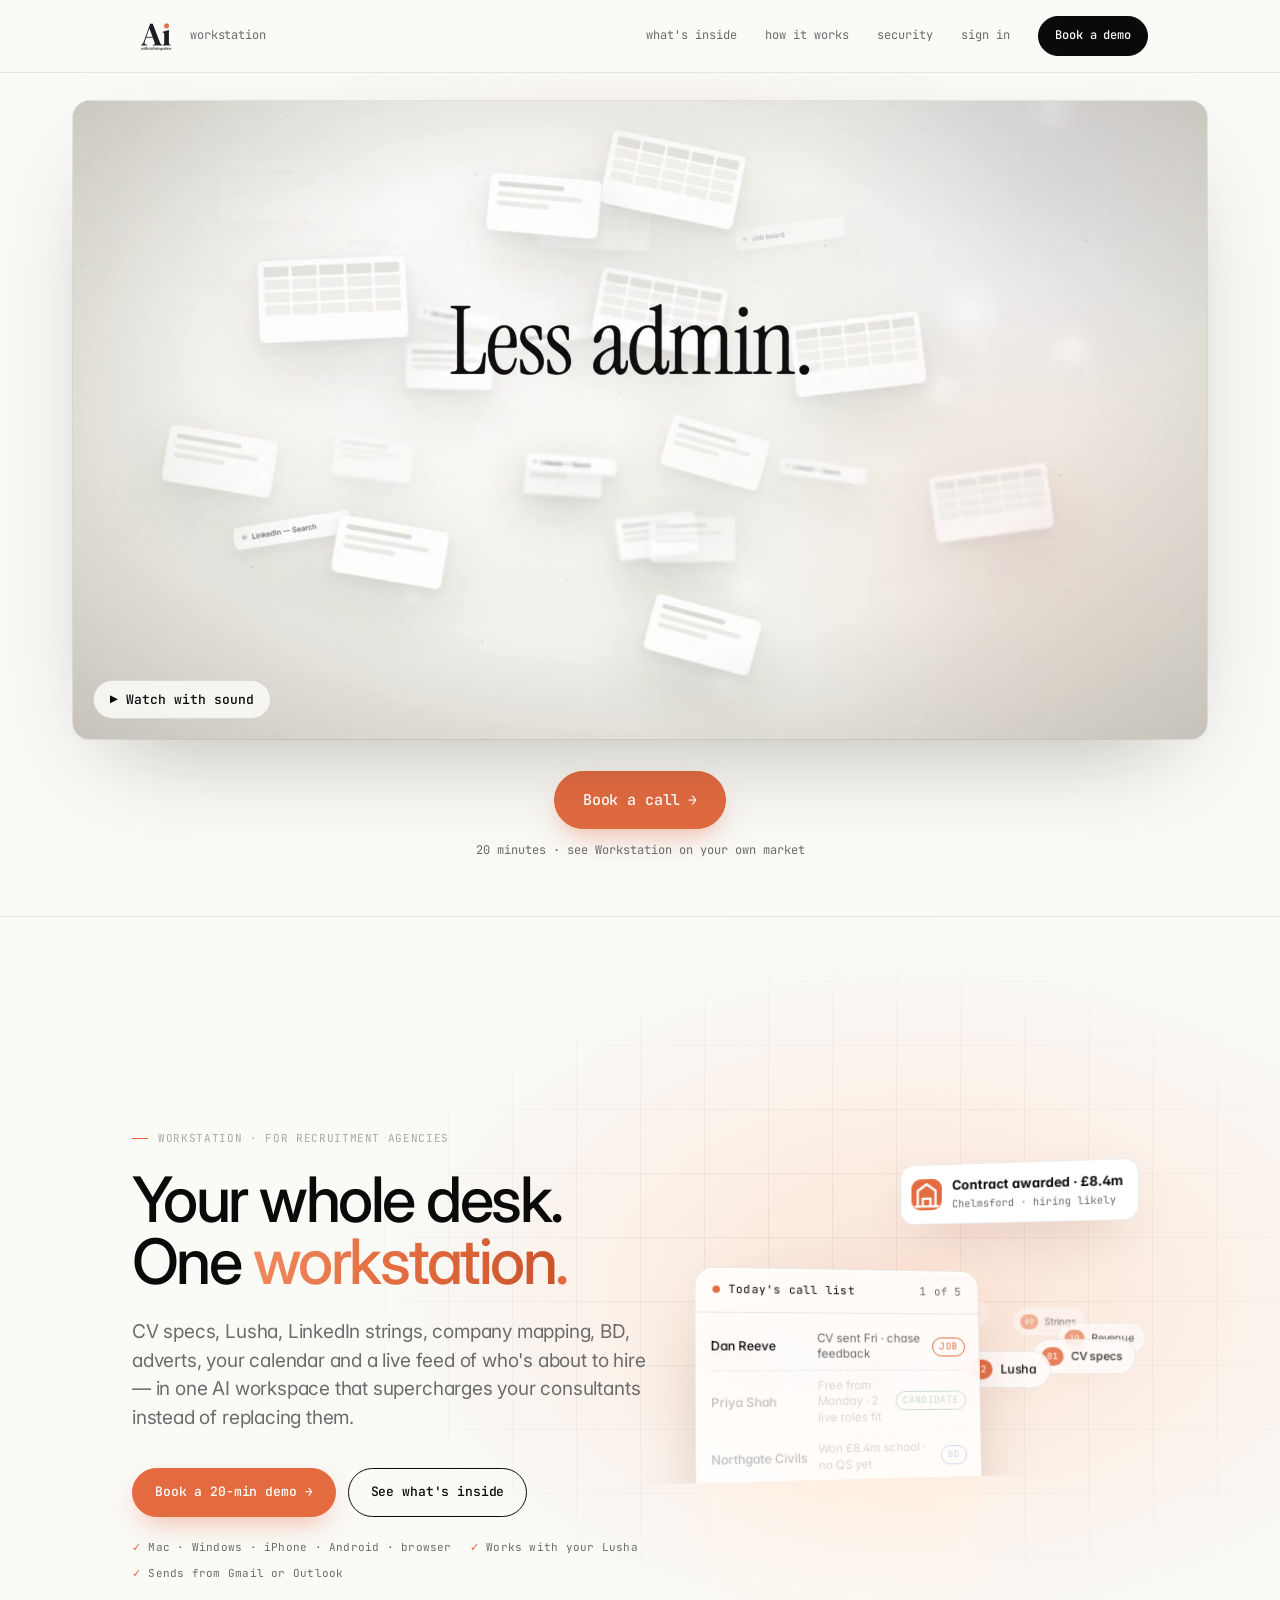
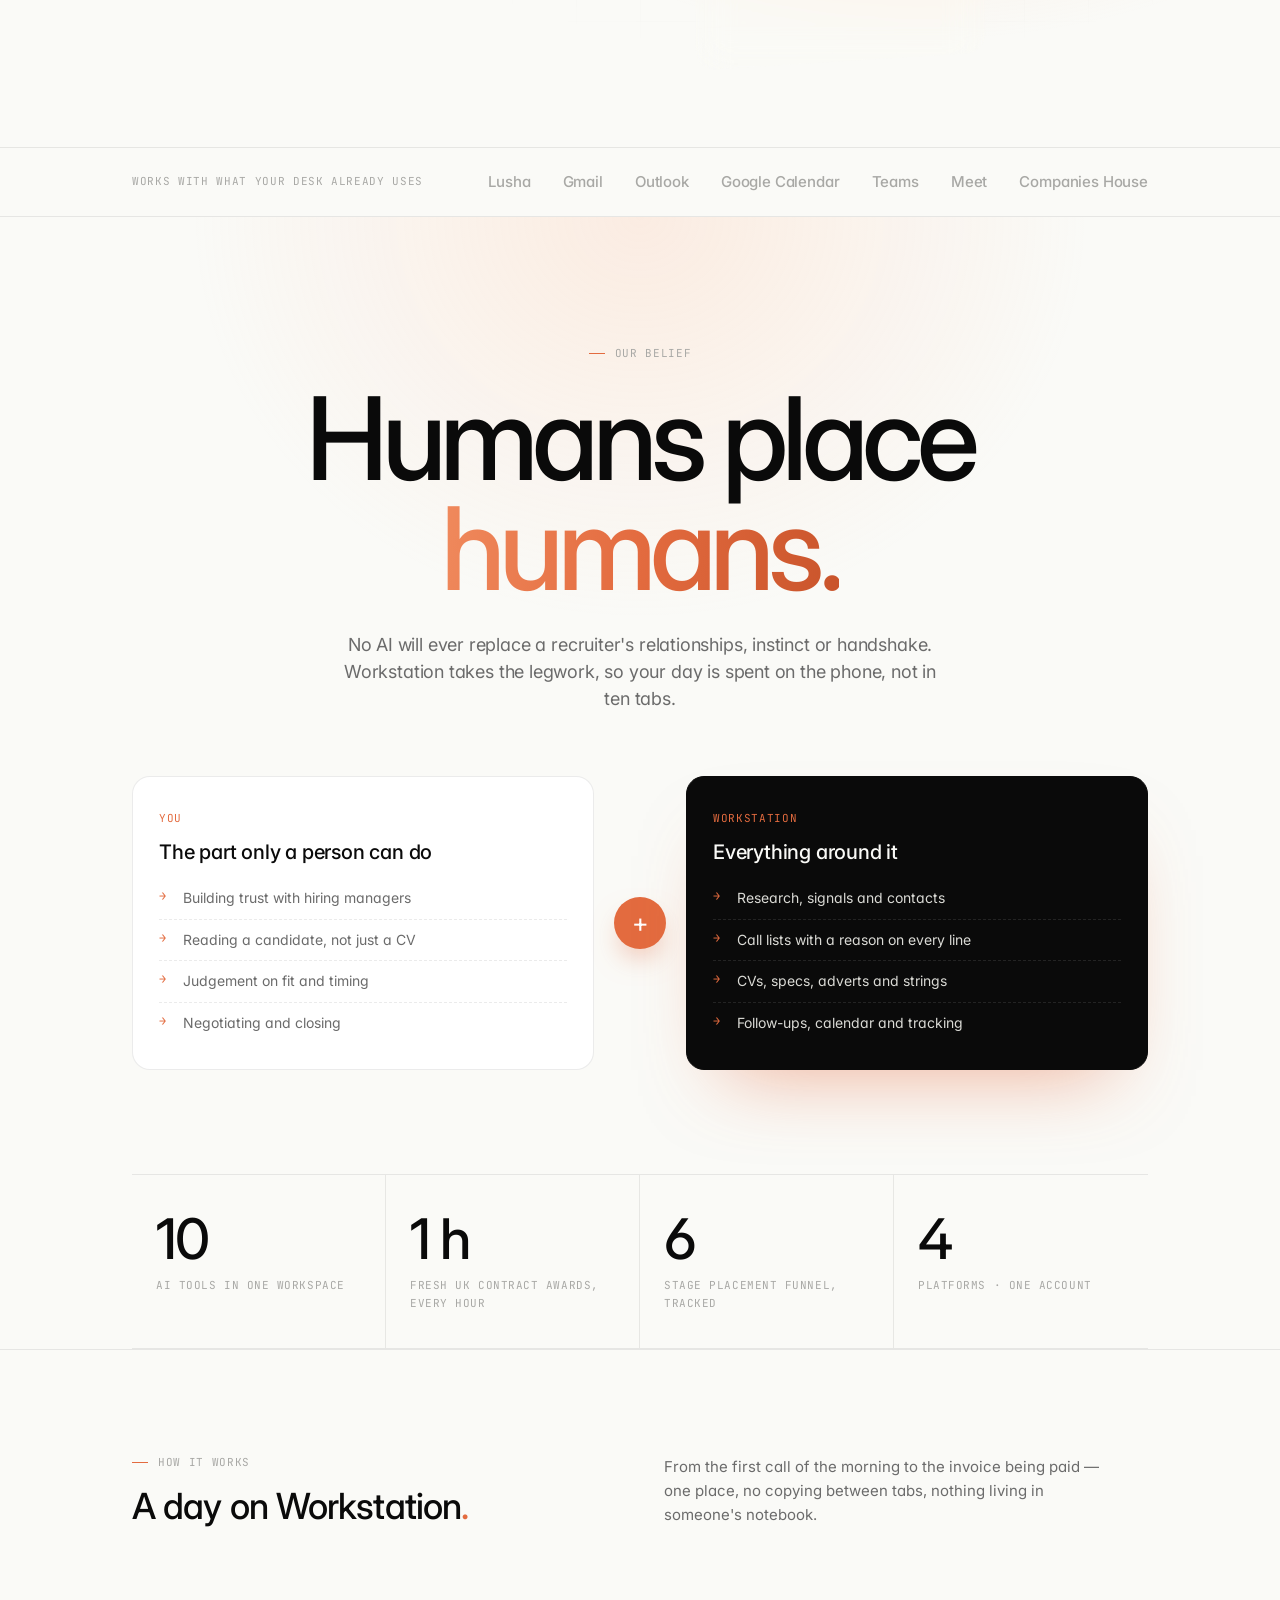
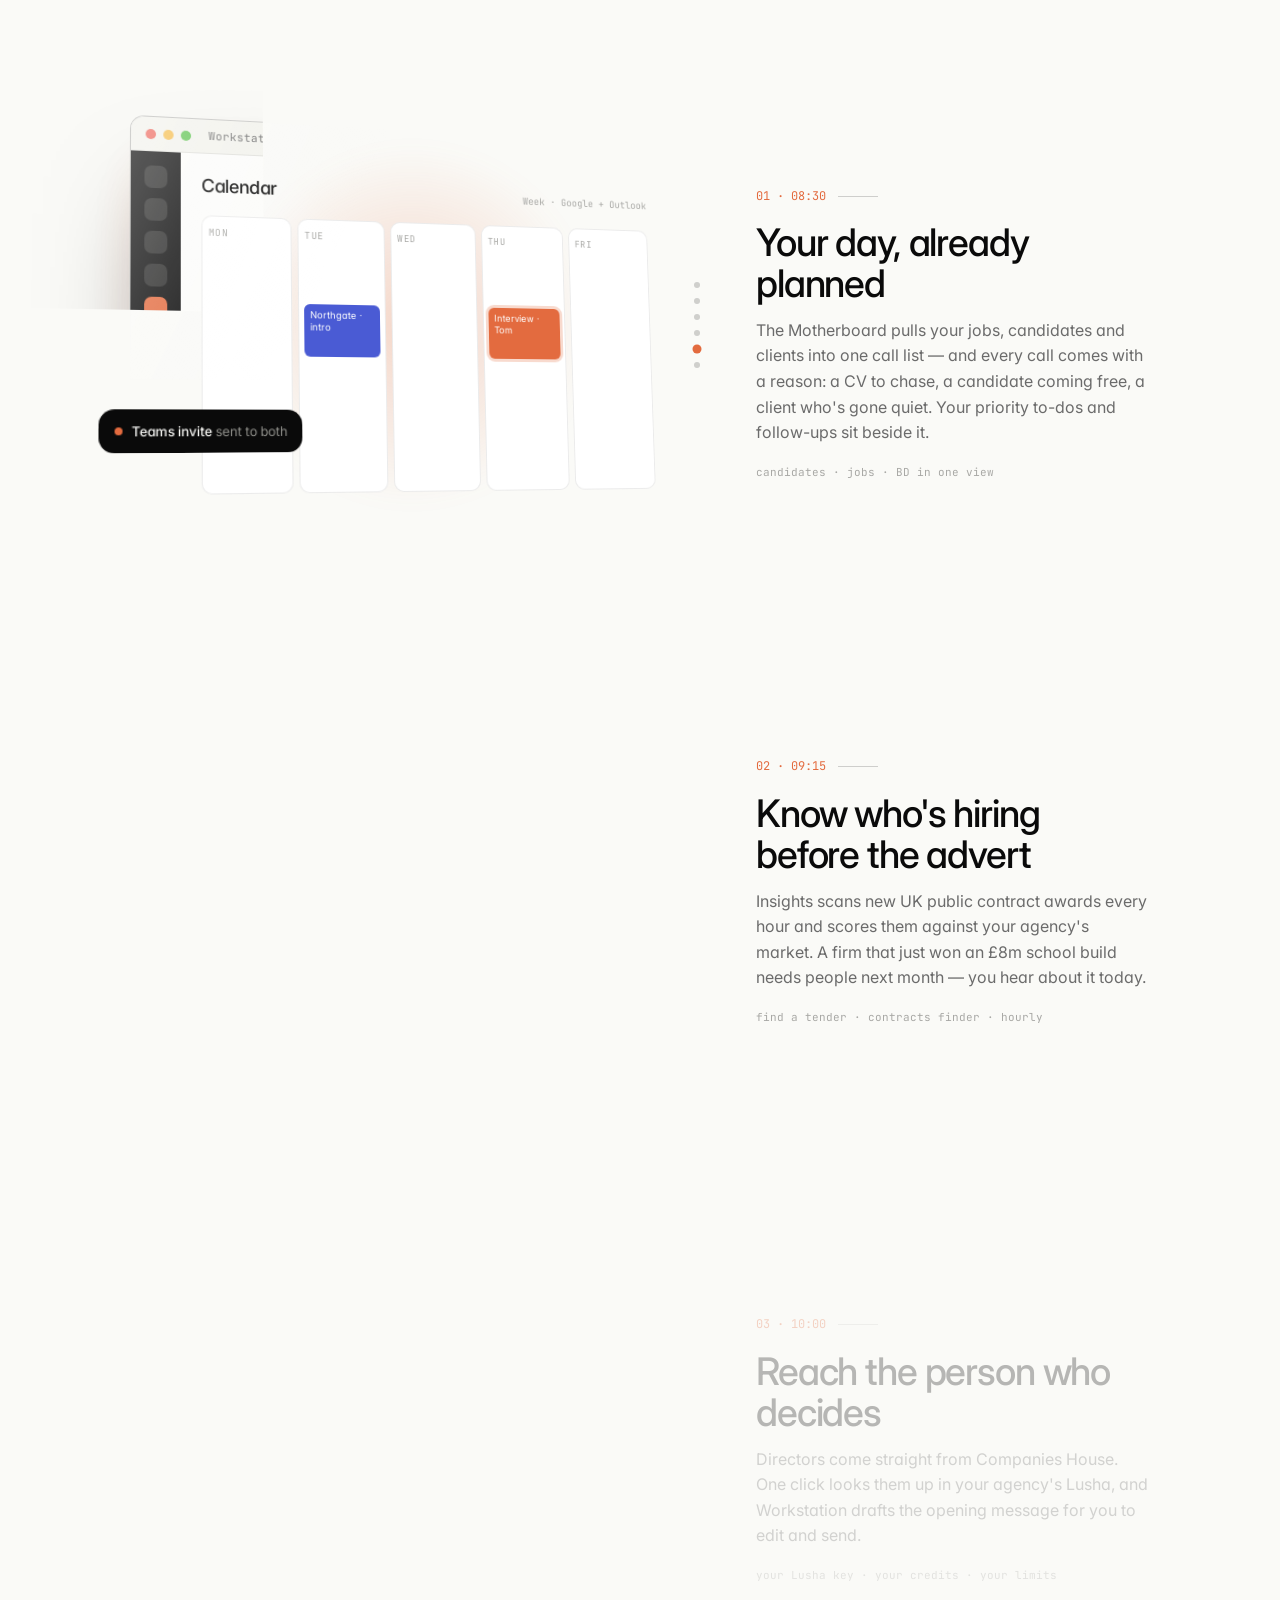
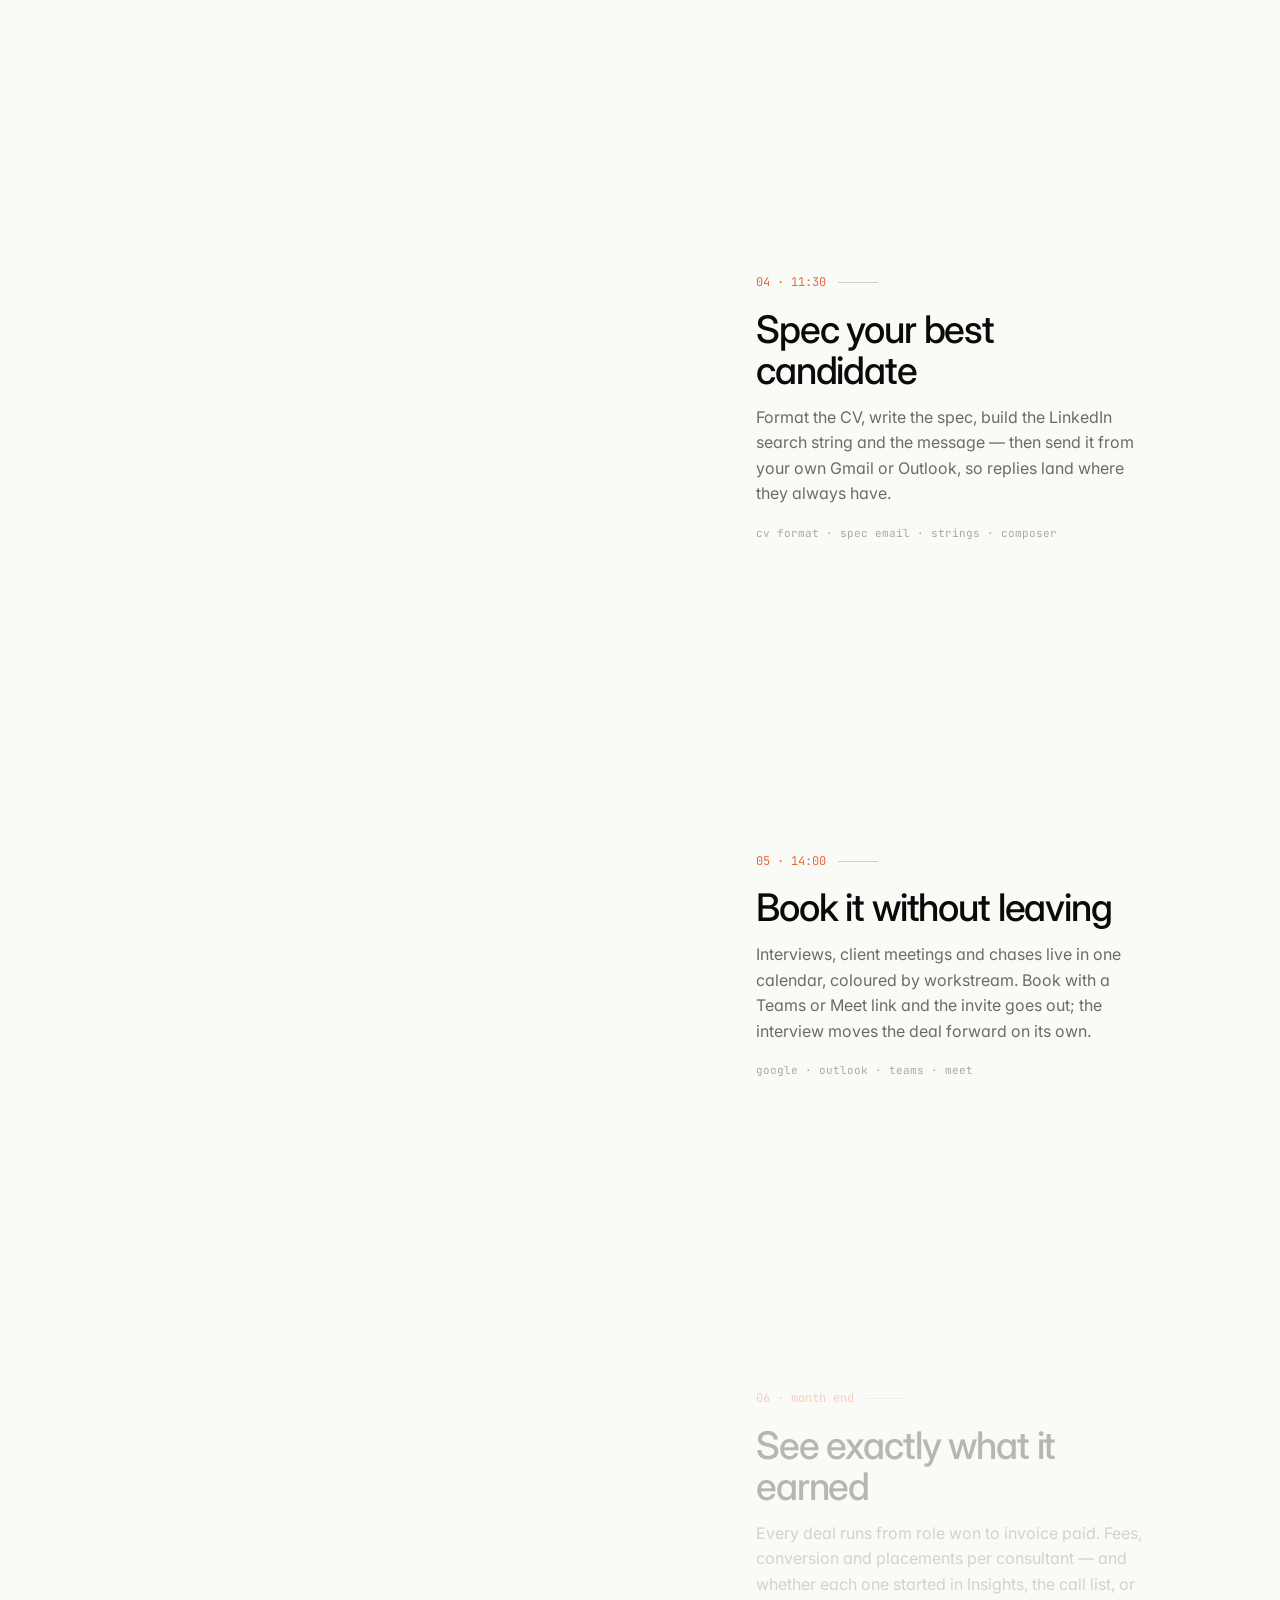
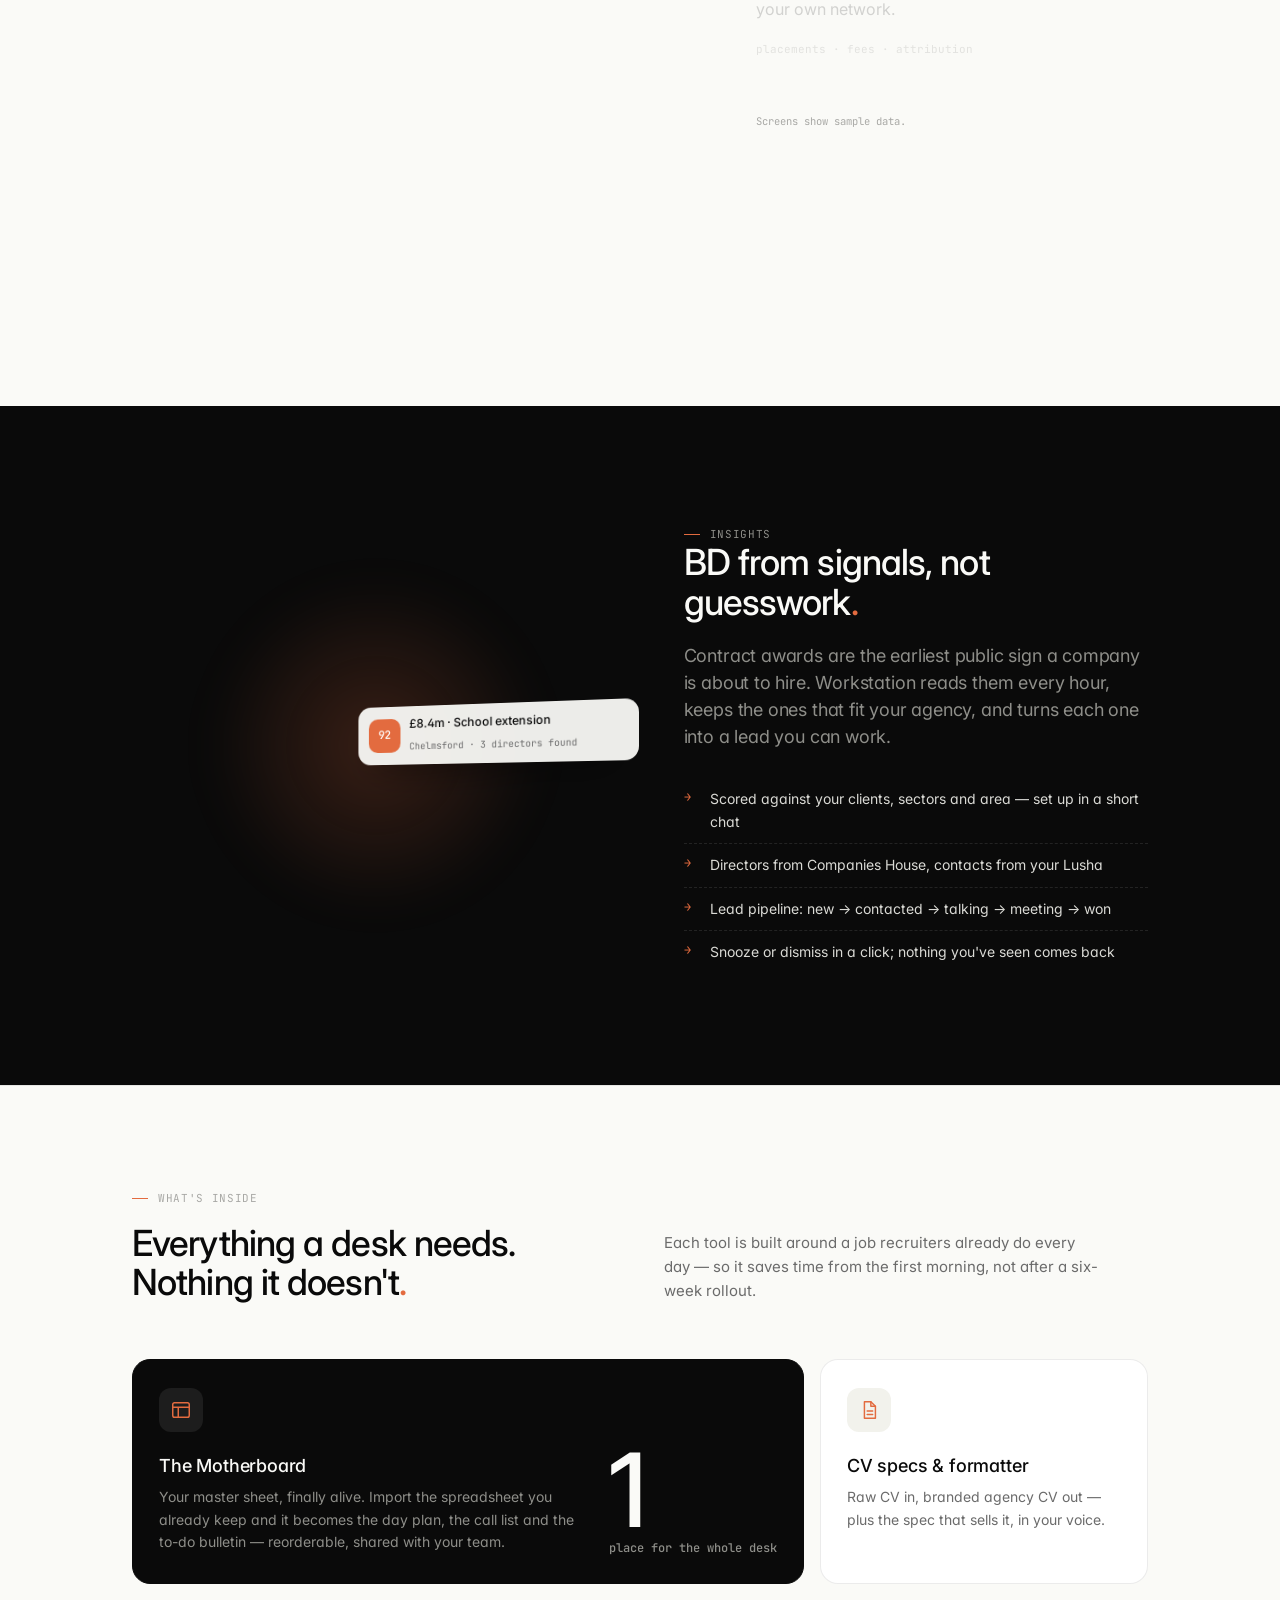
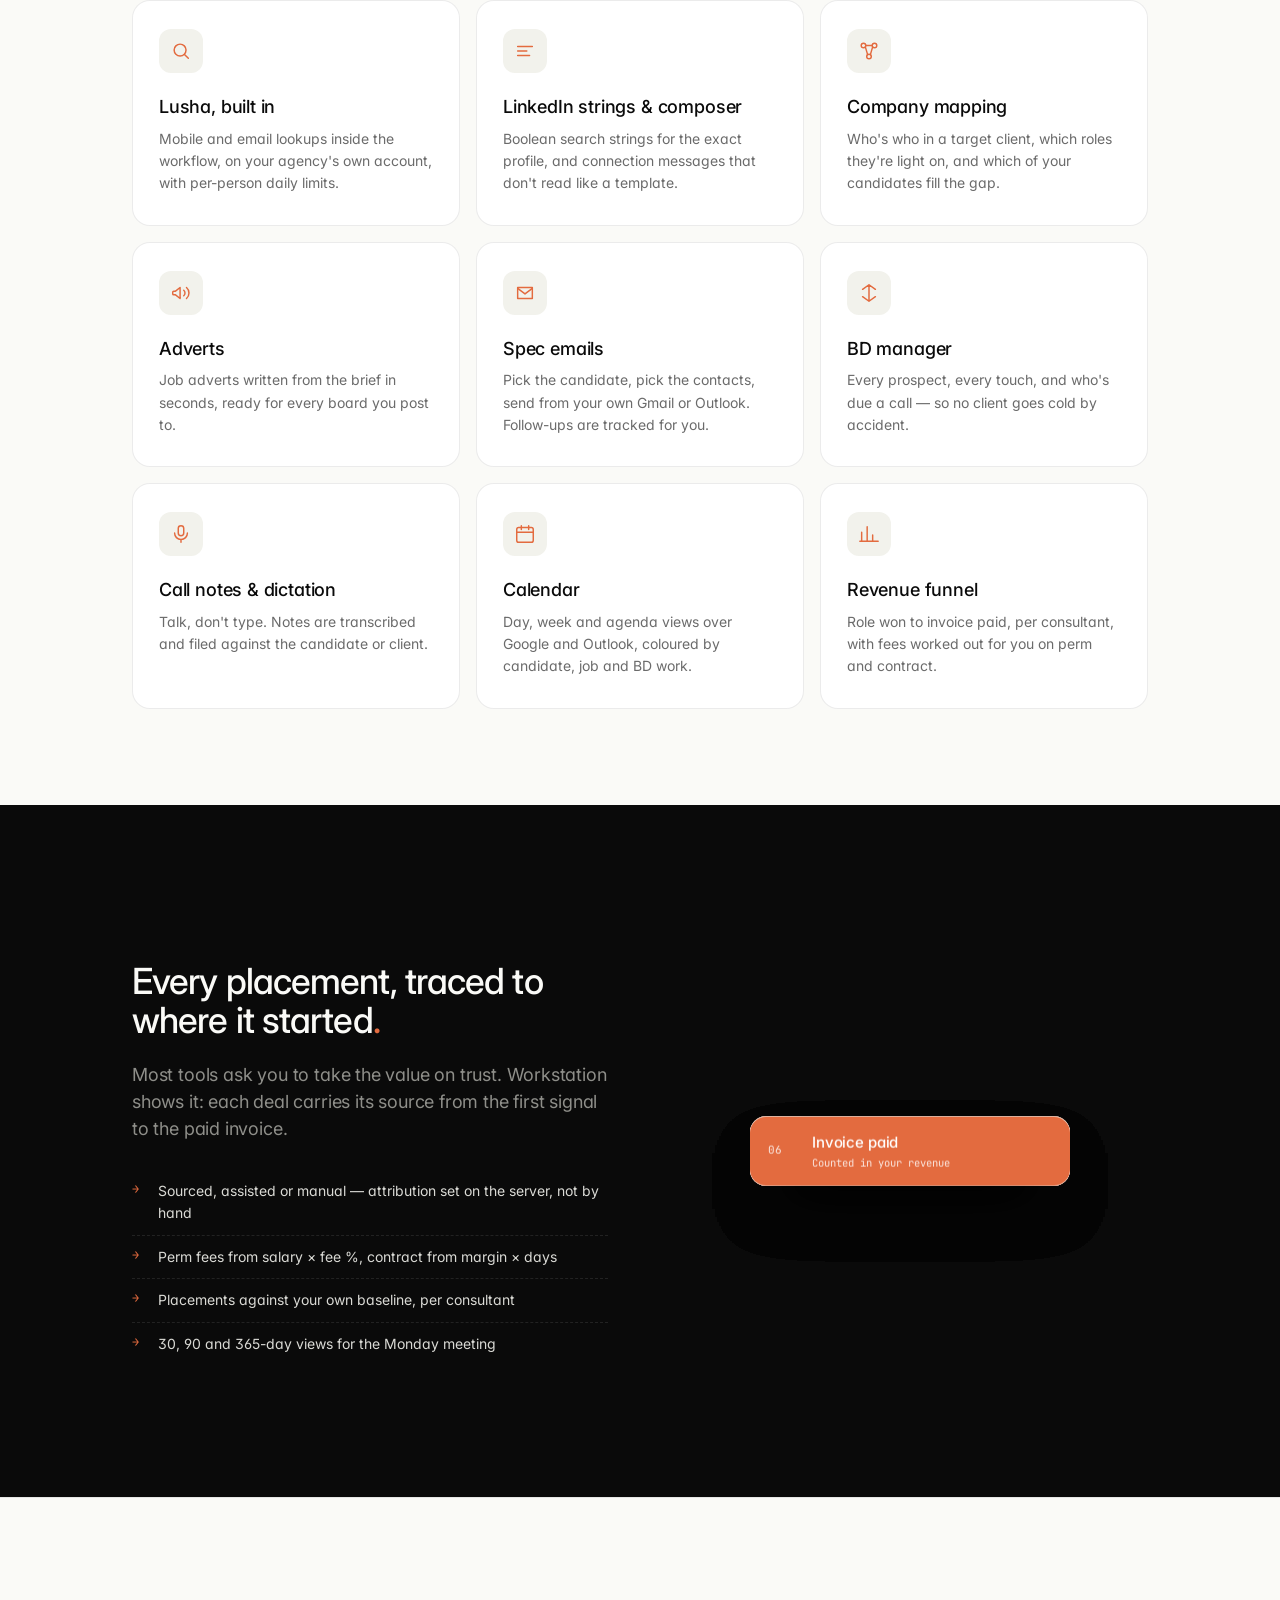
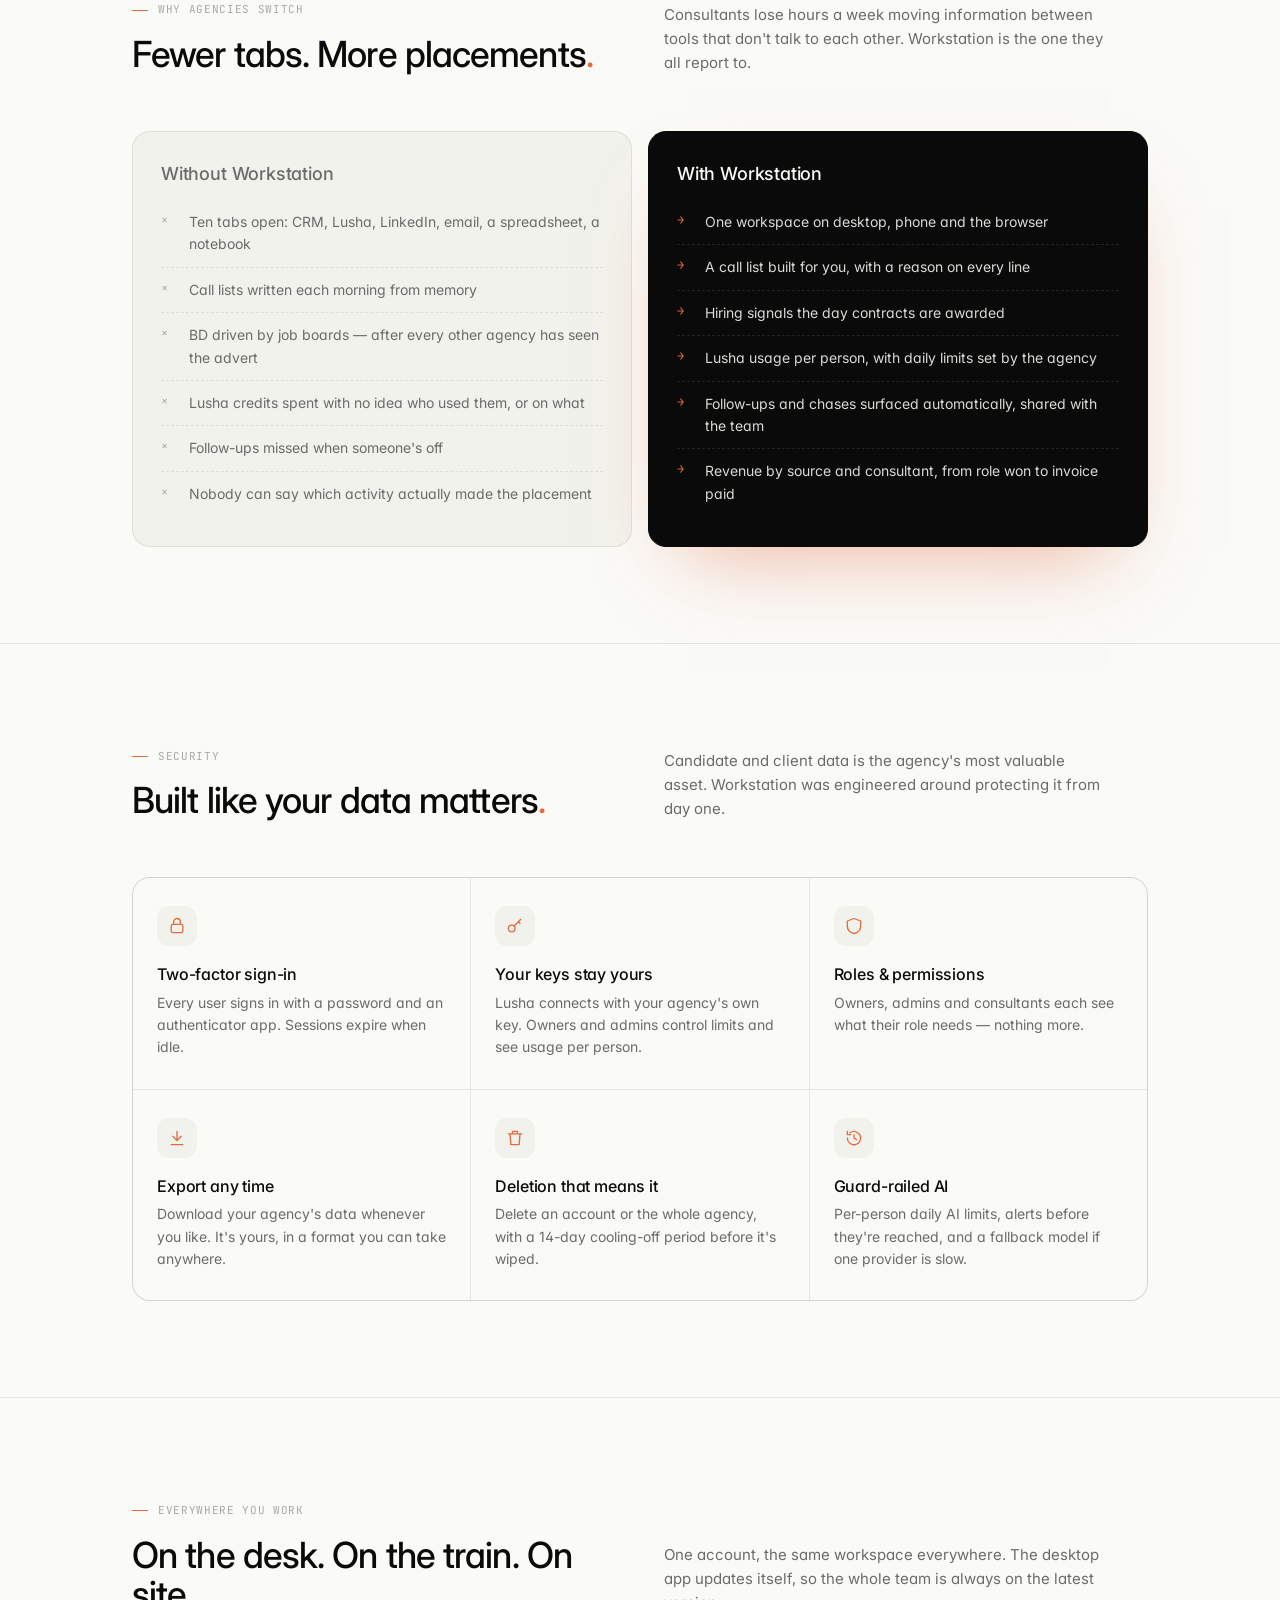
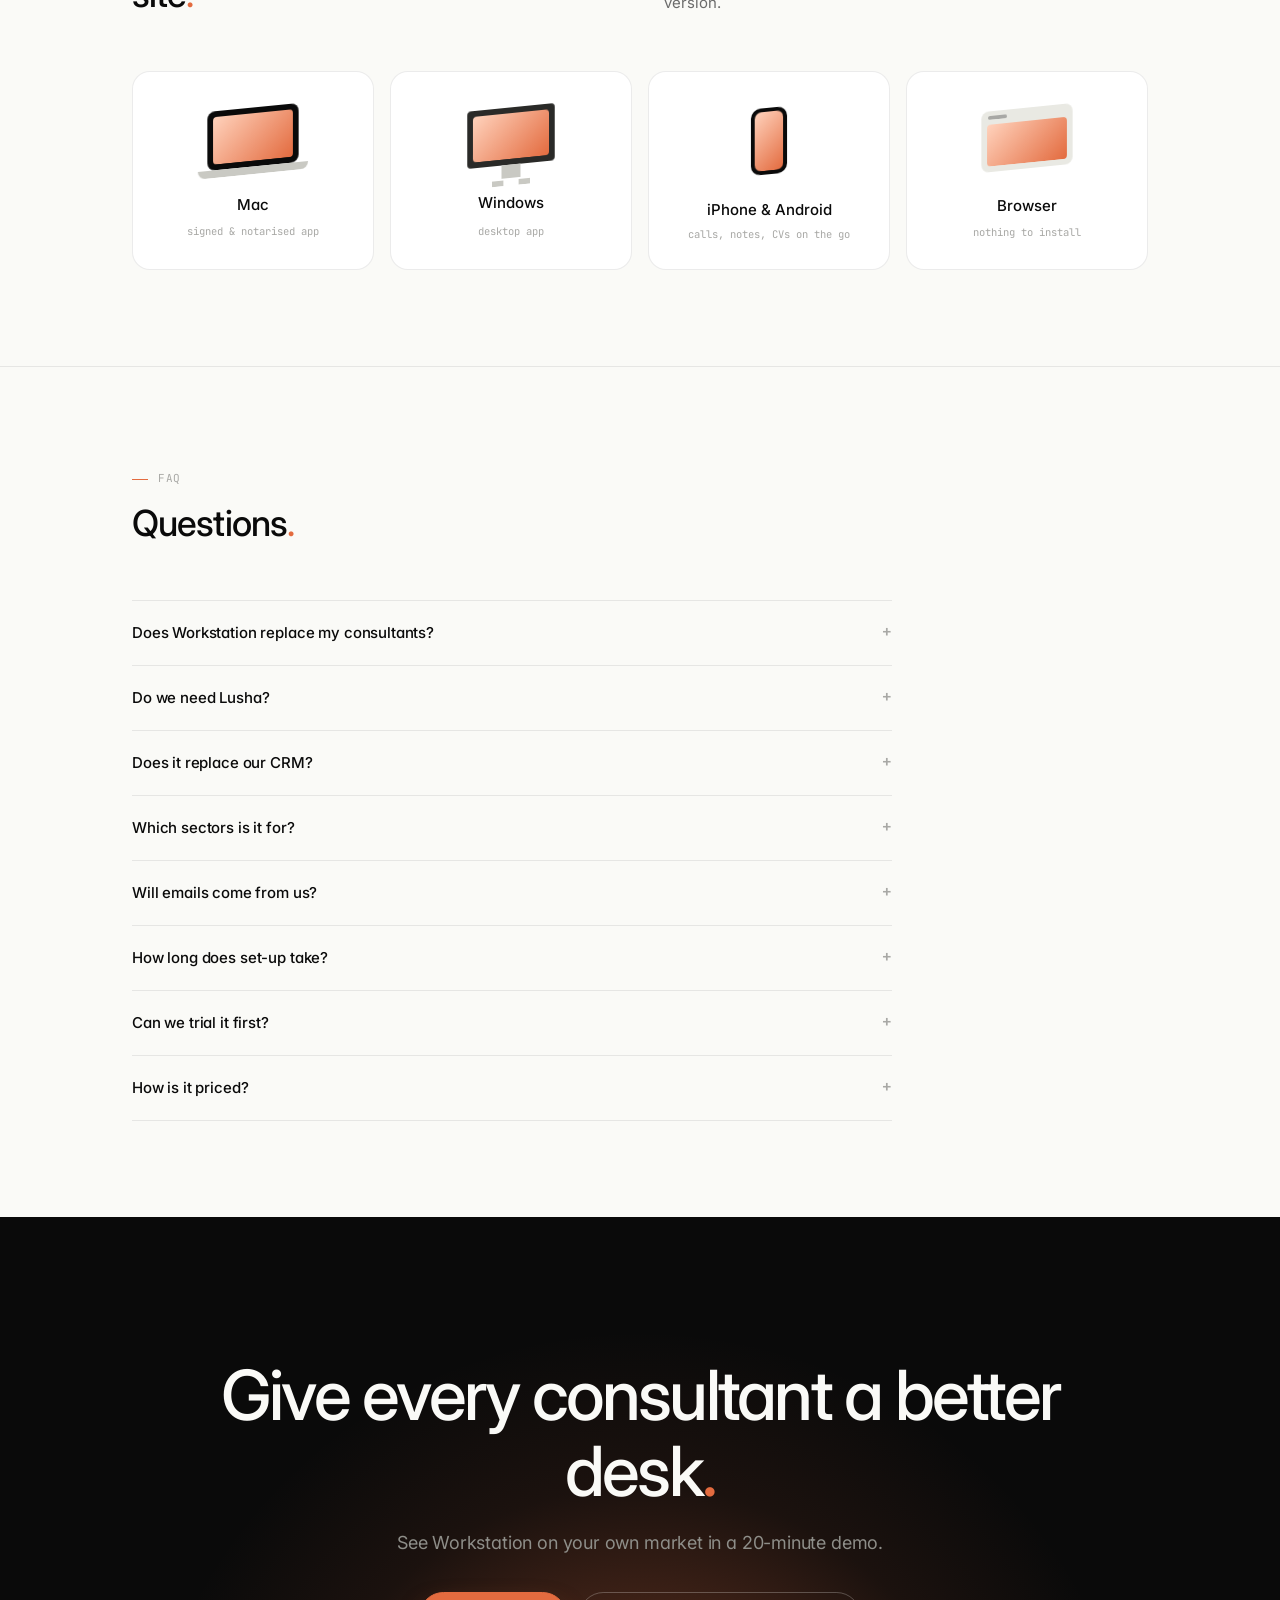
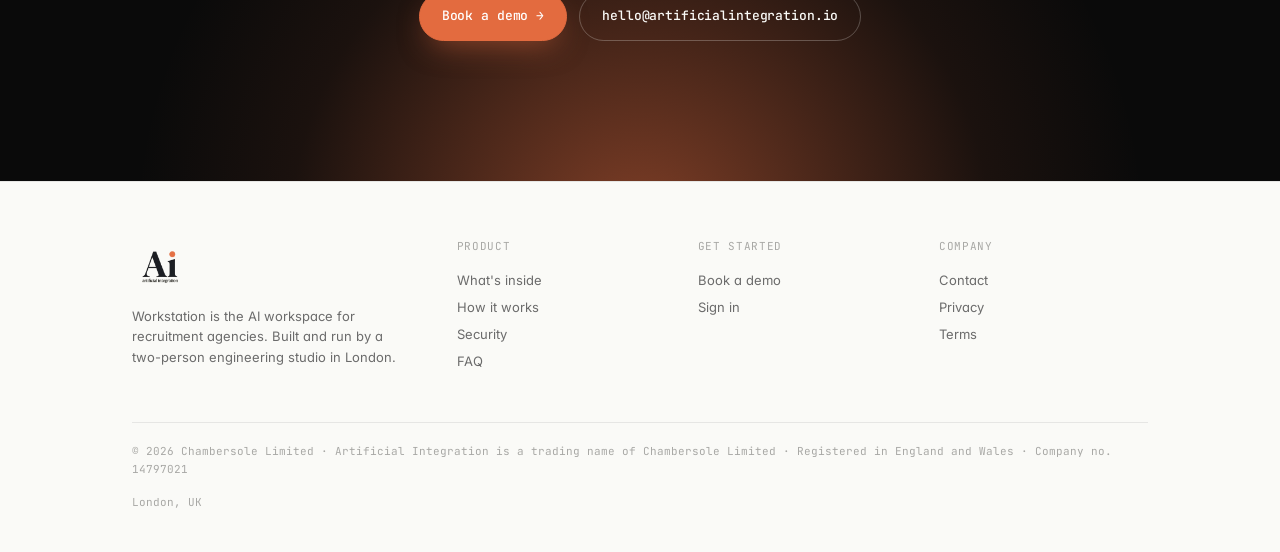
==== commit 58eff1c7: "Homepage: Workstation film (teaser loop, full film on demand) + Book a call" ====
--- a/index.html
+++ b/index.html
@@ -19,8 +19,10 @@
 <link rel="stylesheet" href="/assets/css/site.css?v=5168b84a">
 <link rel="stylesheet" href="/assets/css/home.css?v=57b0f127">
 <link rel="stylesheet" href="/assets/css/ws.css?v=ca680efc">
+<link rel="stylesheet" href="/assets/css/film.css?v=3">
 <link rel="modulepreload" href="/assets/js/orb.js?v=92656b2d">
 <script src="/assets/js/site.js?v=bc3df820" defer></script>
+<script src="/assets/js/film.js?v=4" defer></script>
 <script type="module" src="/assets/js/ws.js?v=46dadc45"></script>
 <script type="application/ld+json">
 {"@context":"https://schema.org","@type":"SoftwareApplication","name":"Workstation","applicationCategory":"BusinessApplication","operatingSystem":"macOS, Windows, iOS, Android, Web","description":"AI workspace for recruitment agencies: call lists, CV specs, Lusha, LinkedIn strings, company mapping, BD, calendar, market signals and a revenue funnel.","publisher":{"@type":"Organization","name":"Artificial Integration","legalName":"Chambersole Limited","identifier":"14797021","url":"https://artificialintegration.io","email":"hello@artificialintegration.io"},"areaServed":"GB"}
@@ -44,8 +46,26 @@
 
 <main id="main">
 
+<!-- ================= FILM ================= -->
+<section class="film first" aria-label="Workstation in 60 seconds">
+  <div class="film-wrap">
+    <div class="film-frame">
+      <video id="ws-film" muted playsinline preload="none" poster="/assets/video/workstation-film-v1-poster.jpg" aria-label="Workstation in 60 seconds: day plan, call list, insights, AI tools, revenue and integrations"
+        data-teaser-1080="/assets/video/workstation-film-v1-teaser-1080.mp4" data-teaser-720="/assets/video/workstation-film-v1-teaser-720.mp4"
+        data-full-1080="/assets/video/workstation-film-v1-1080.mp4" data-full-720="/assets/video/workstation-film-v1-720.mp4">
+      </video>
+      <noscript><video class="film-nojs" controls playsinline preload="none" poster="/assets/video/workstation-film-v1-poster.jpg" src="/assets/video/workstation-film-v1-1080.mp4"></video></noscript>
+      <button class="film-sound" type="button" hidden>&#9654; Watch with sound</button>
+    </div>
+    <div class="film-cta">
+      <a href="/book" class="btn glow">Book a call <span class="arrow">&rarr;</span></a>
+      <span class="film-note">20 minutes &middot; see Workstation on your own market</span>
+    </div>
+  </div>
+</section>
+
 <!-- ================= HERO ================= -->
-<section class="hero3d first">
+<section class="hero3d">
   <div class="wrap">
     <div>
       <span class="eyebrow" data-reveal>Workstation · for recruitment agencies</span>
--- a/assets/css/film.css
+++ b/assets/css/film.css
@@ -0,0 +1,28 @@
+/* Homepage film (top of page). Video files: /assets/video/workstation-film-v1-*.mp4
+   File names carry a version because /assets/* is cached as immutable — bump v1 -> v2 for a new cut. */
+.film { padding: 28px 0 56px; background: radial-gradient(60% 50% at 50% 30%, rgba(255,186,150,.22), transparent 70%), var(--bg); }
+.film .film-wrap { max-width: 1280px; margin: 0 auto; padding: 0 var(--gutter); }
+/* Sized so the video and the Book a call button both fit above the fold on a laptop. */
+.film-frame { position: relative; aspect-ratio: 16 / 9; width: min(100%, calc((100vh - 72px - 190px) * 16 / 9)); min-width: min(100%, 560px); margin: 0 auto; border-radius: 16px; overflow: hidden; background: #F3F2ED;
+  box-shadow: 0 40px 100px -40px rgba(40,35,25,.35), 0 0 0 1px var(--line); }
+.film-frame video { display: block; width: 100%; height: 100%; object-fit: cover; }
+.film-frame .film-nojs { position: absolute; inset: 0; } /* no-JS: full film with native controls, over the empty player */
+.film-sound { position: absolute; left: 20px; bottom: 20px; display: inline-flex; align-items: center; gap: 8px;
+  font-family: var(--mono); font-size: 13px; font-weight: 500; padding: 10px 16px; border-radius: 999px; cursor: pointer;
+  border: 1px solid rgba(10,10,10,.12); background: rgba(250,250,247,.88); color: var(--ink);
+  -webkit-backdrop-filter: blur(8px); backdrop-filter: blur(8px); transition: background .15s, color .15s; }
+.film-sound[hidden] { display: none; }
+.film-sound:hover { background: var(--ink); color: var(--bg); }
+.film-sound:focus-visible { outline: 2px solid var(--accent); outline-offset: 2px; }
+.film-cta { display: flex; flex-direction: column; align-items: center; gap: 12px; margin-top: 32px; text-align: center; }
+.film-cta .btn { font-size: 15px; padding: 16px 28px; }
+.film-note { font-family: var(--mono); font-size: 12px; color: var(--ink-2); }
+/* The hero normally tucks under the header (margin-top:-72px); with the film above it, it sits in normal flow. */
+.film + .hero3d { margin-top: 0; padding-top: 96px; }
+@media (max-width: 760px) {
+  .film { padding: 16px 0 40px; }
+  .film-frame { border-radius: 10px; }
+  .film-sound { left: 10px; bottom: 10px; font-size: 12px; padding: 8px 12px; }
+  .film-cta { margin-top: 24px; }
+  .film + .hero3d { padding-top: 48px; }
+}
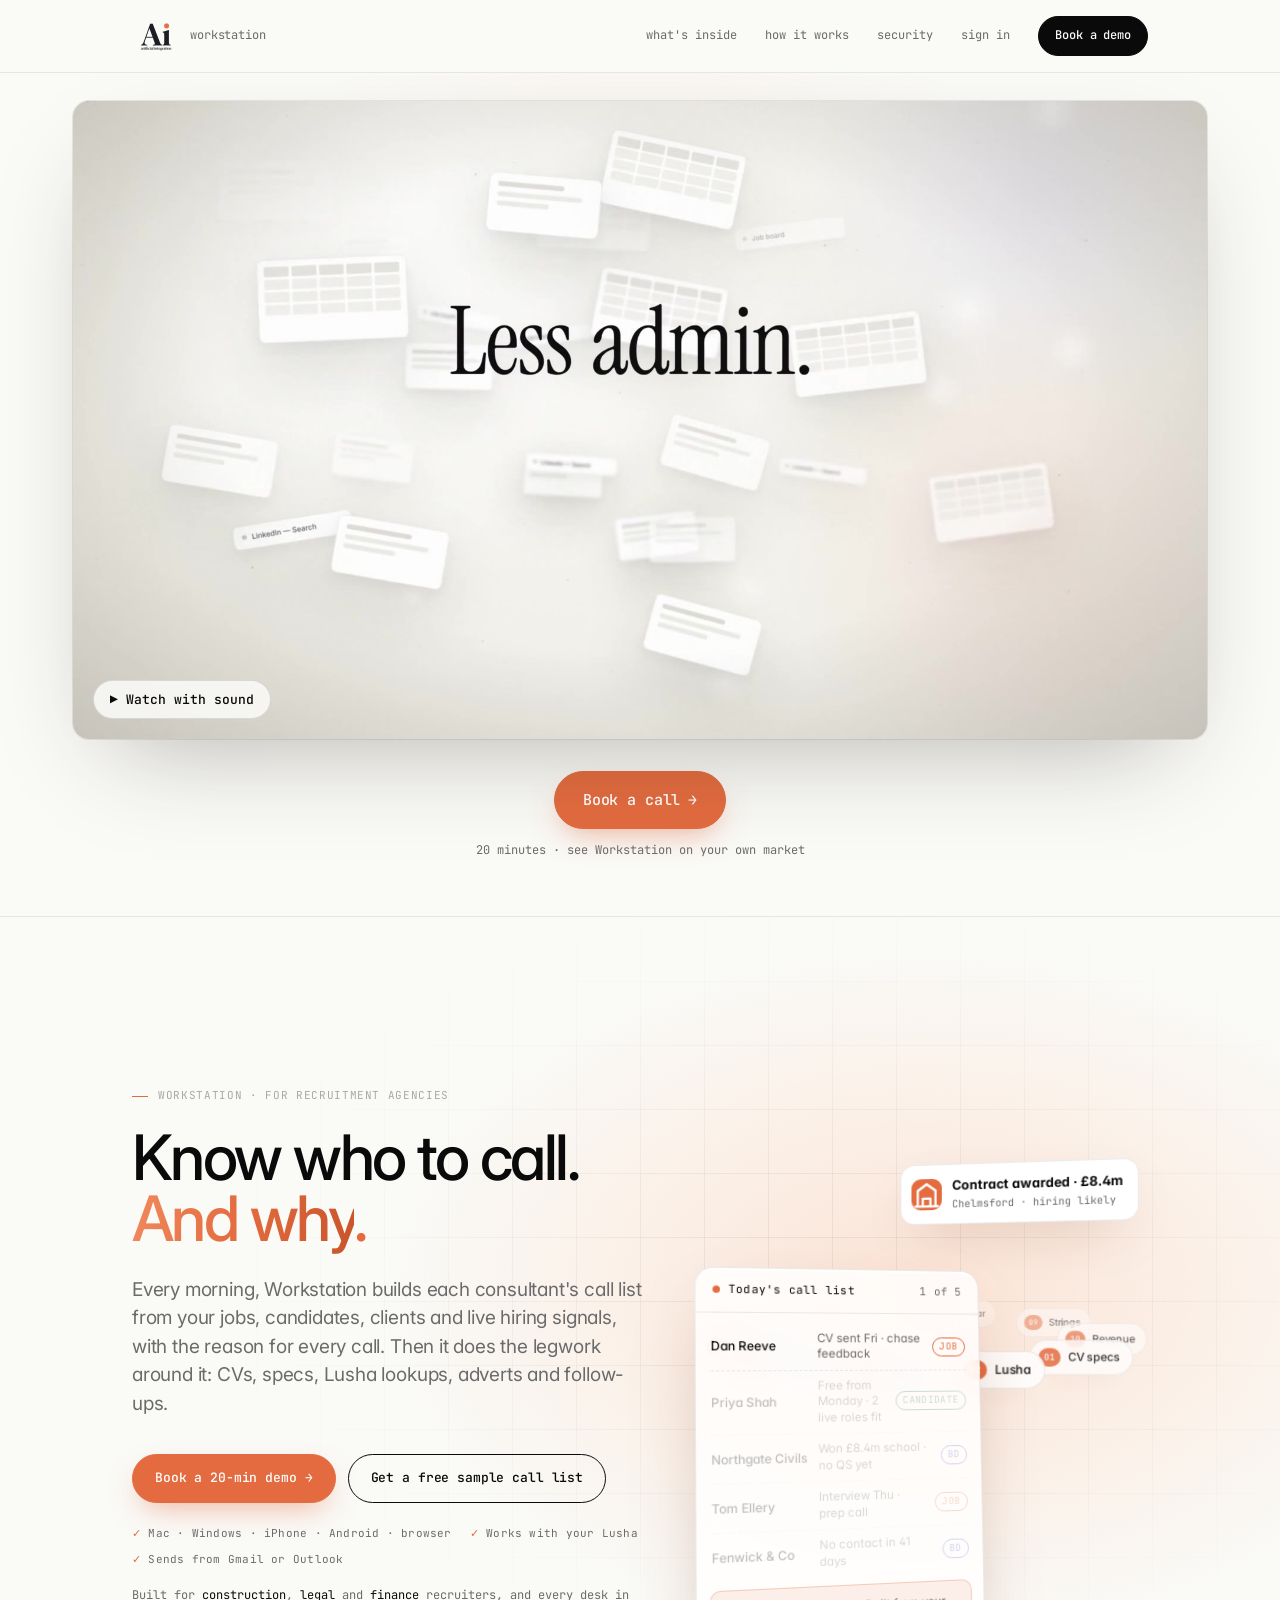
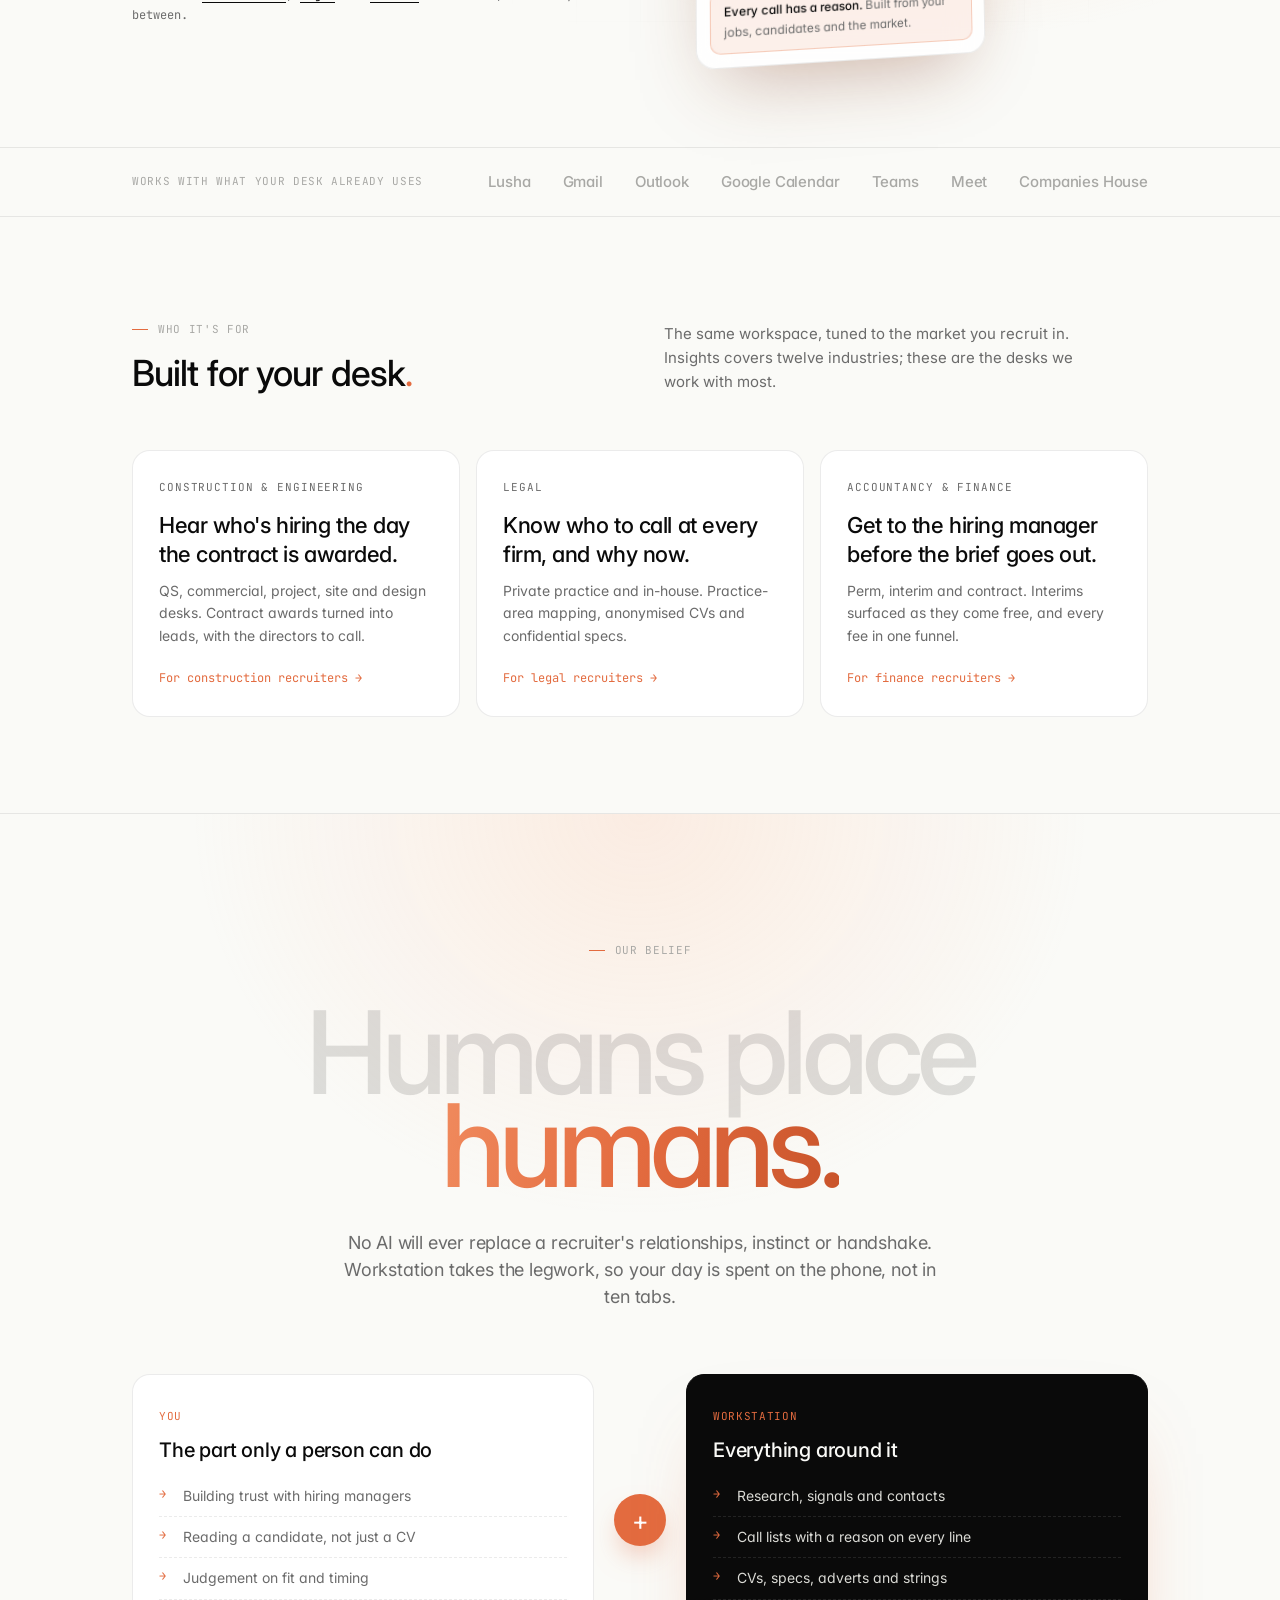
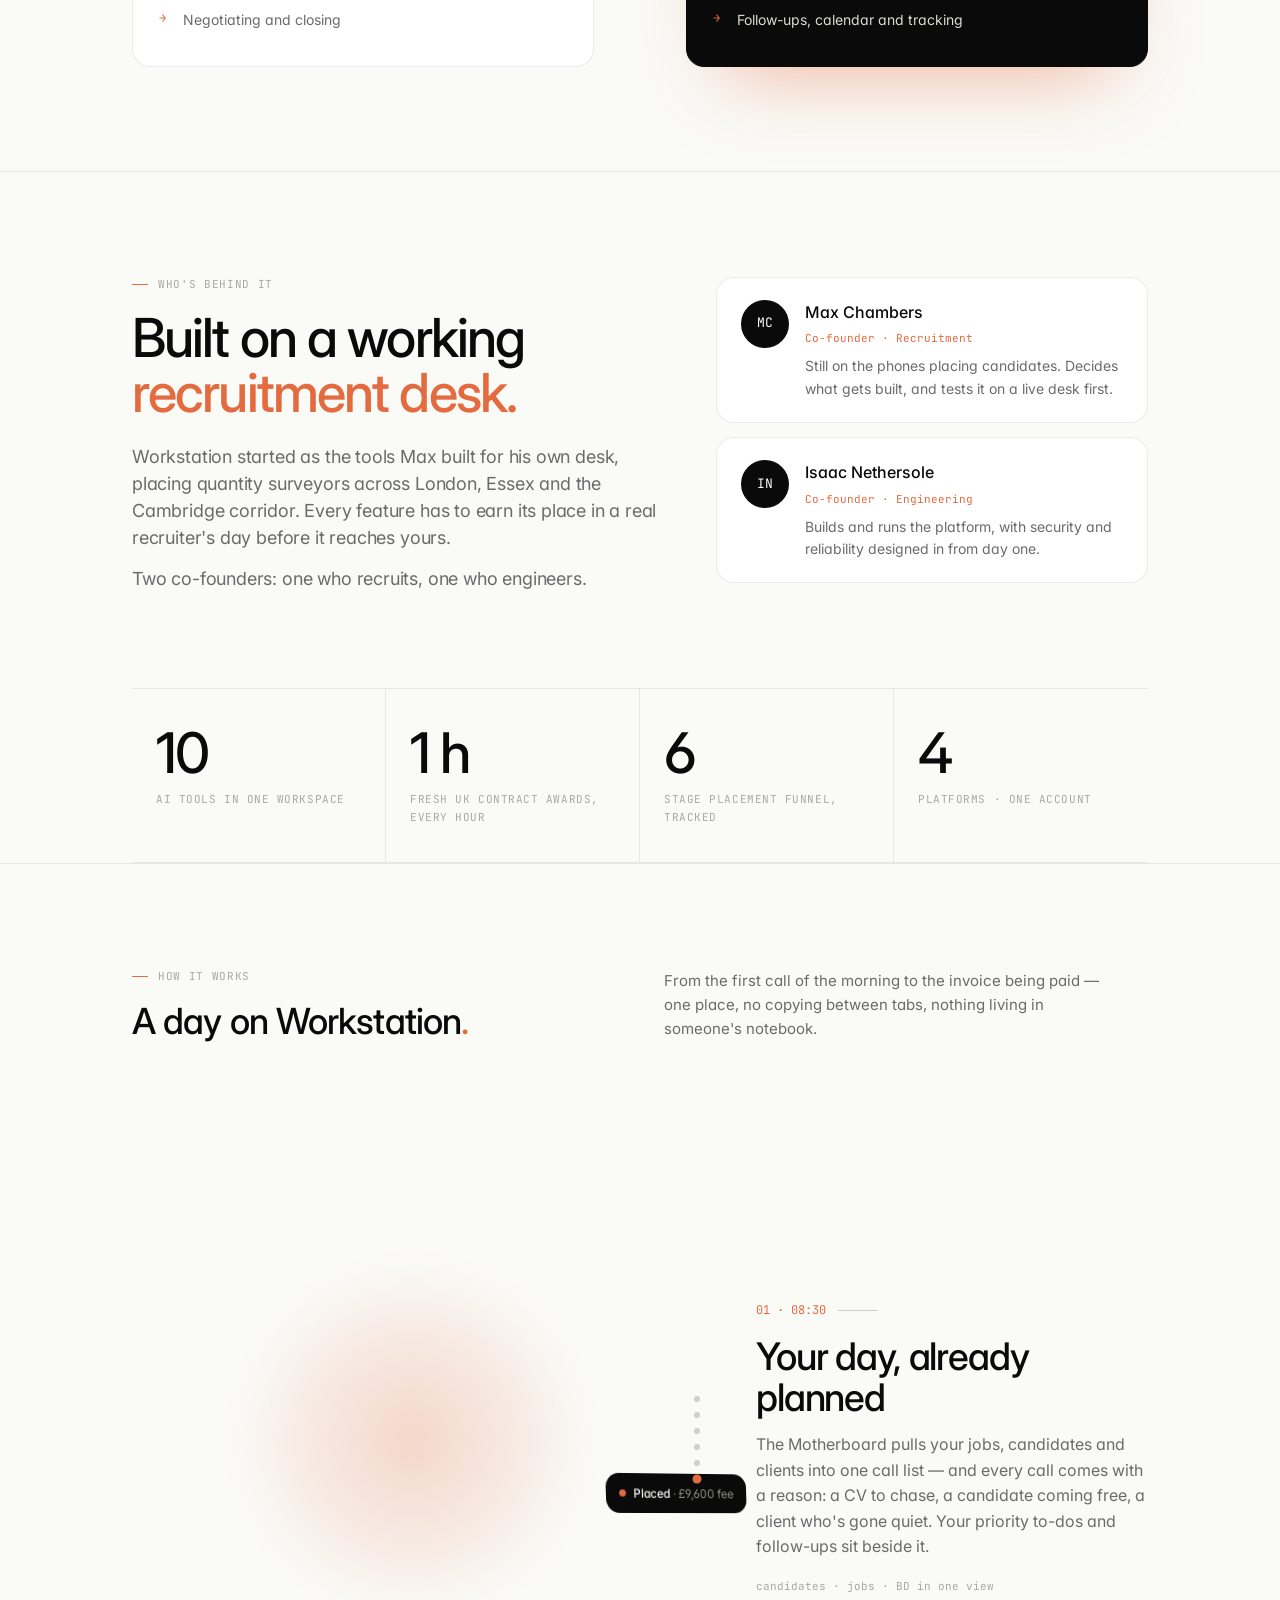
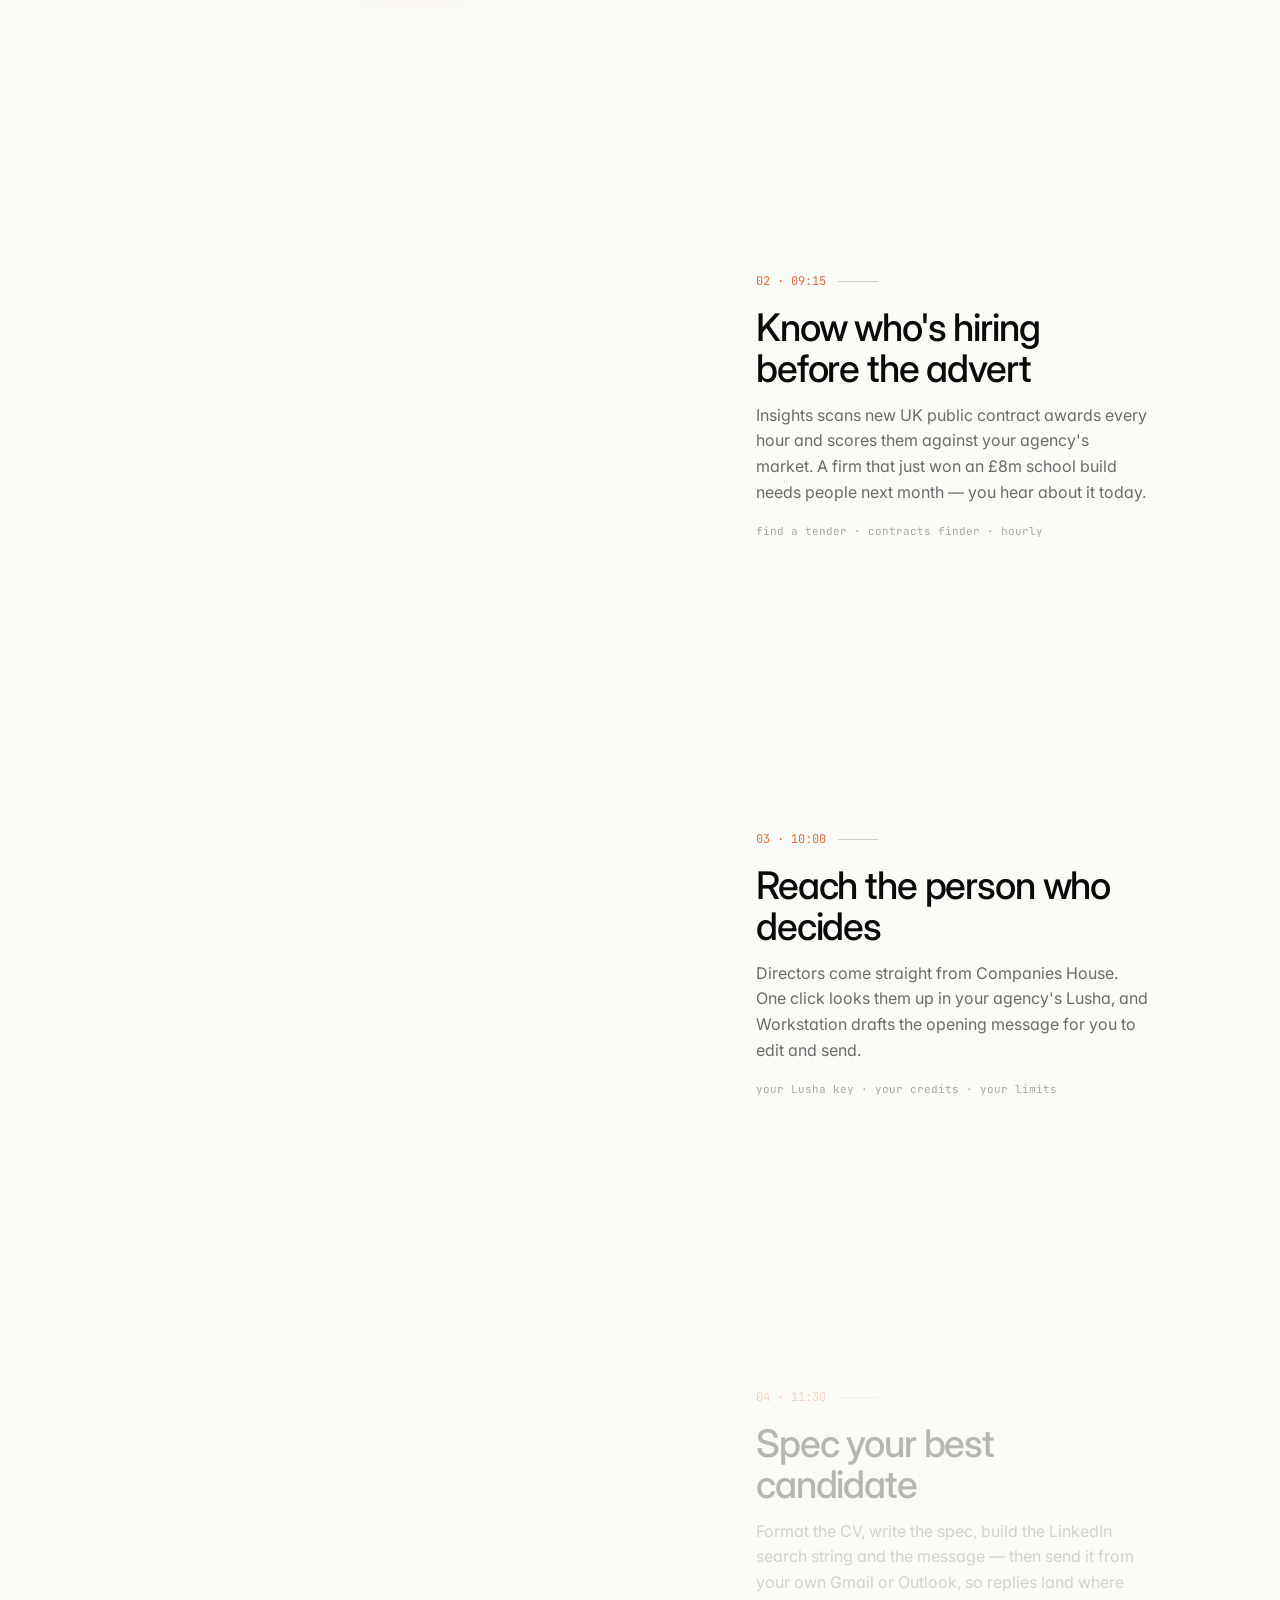
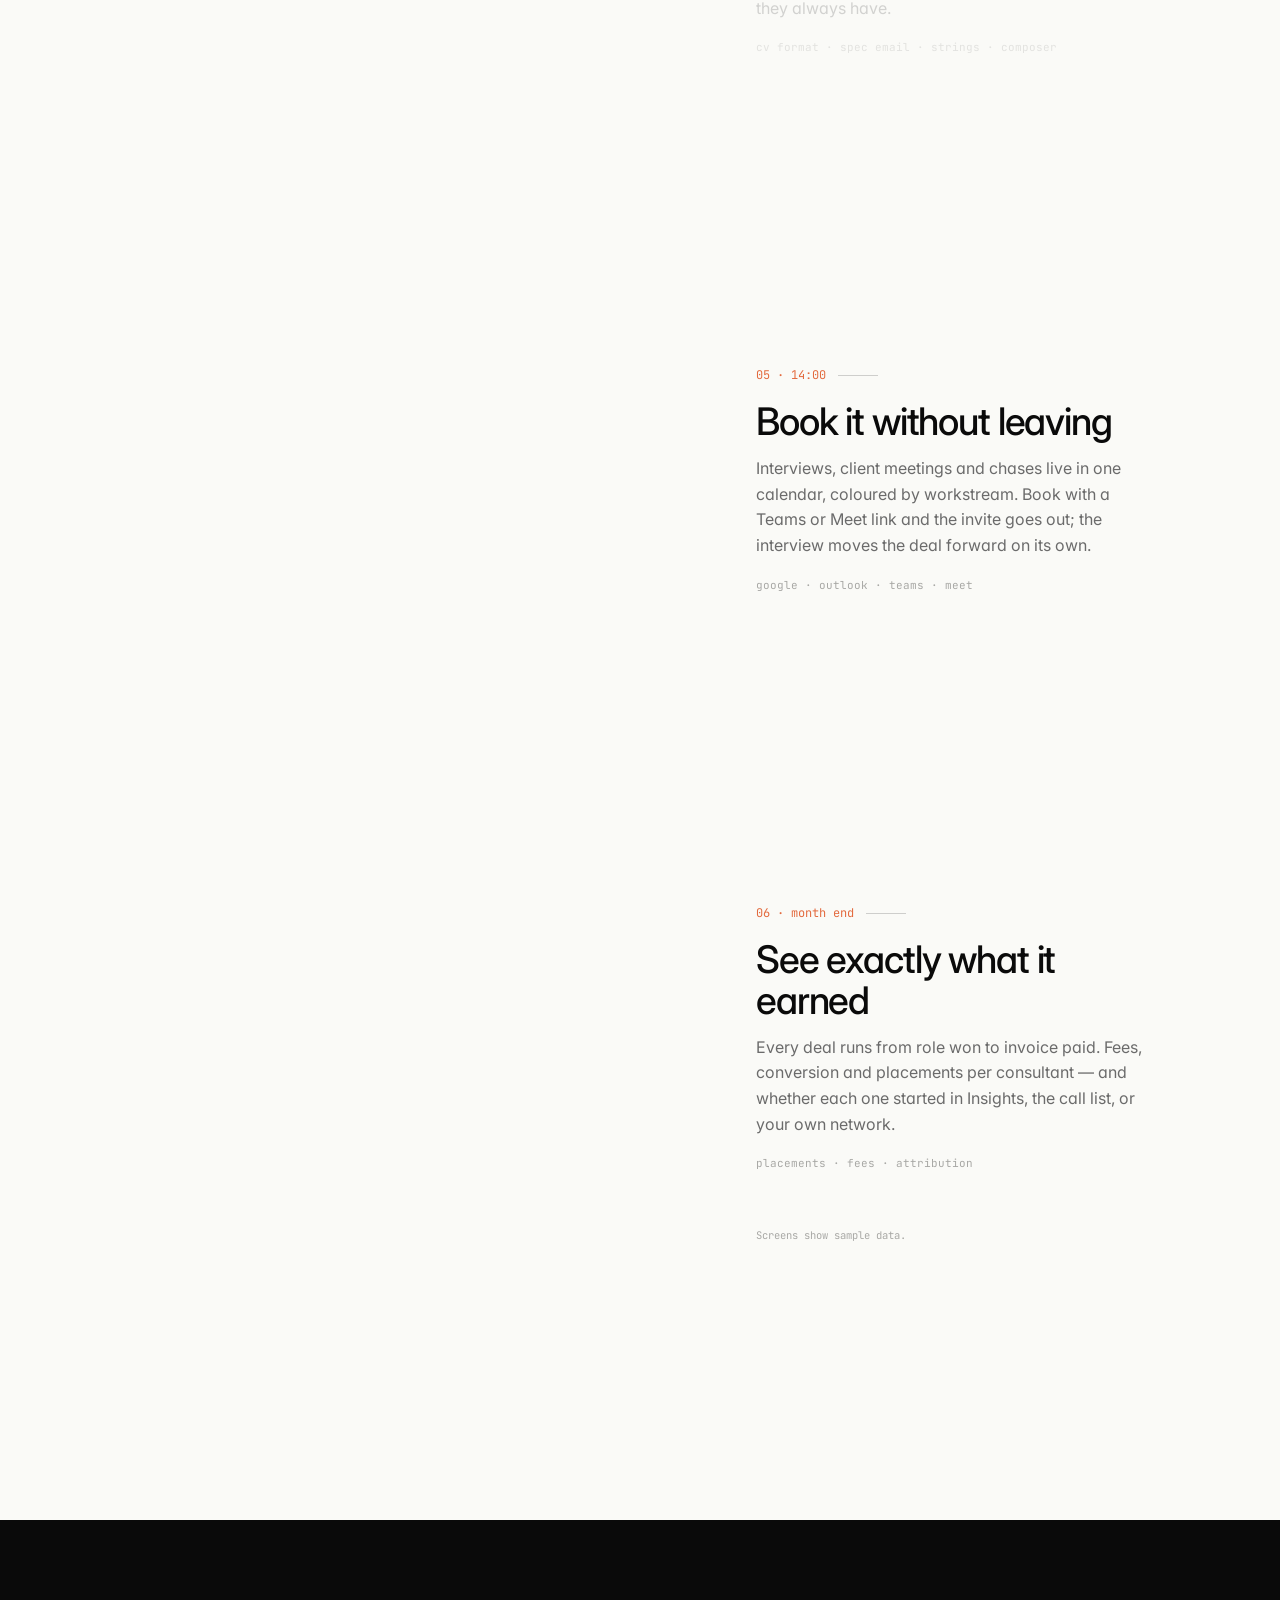
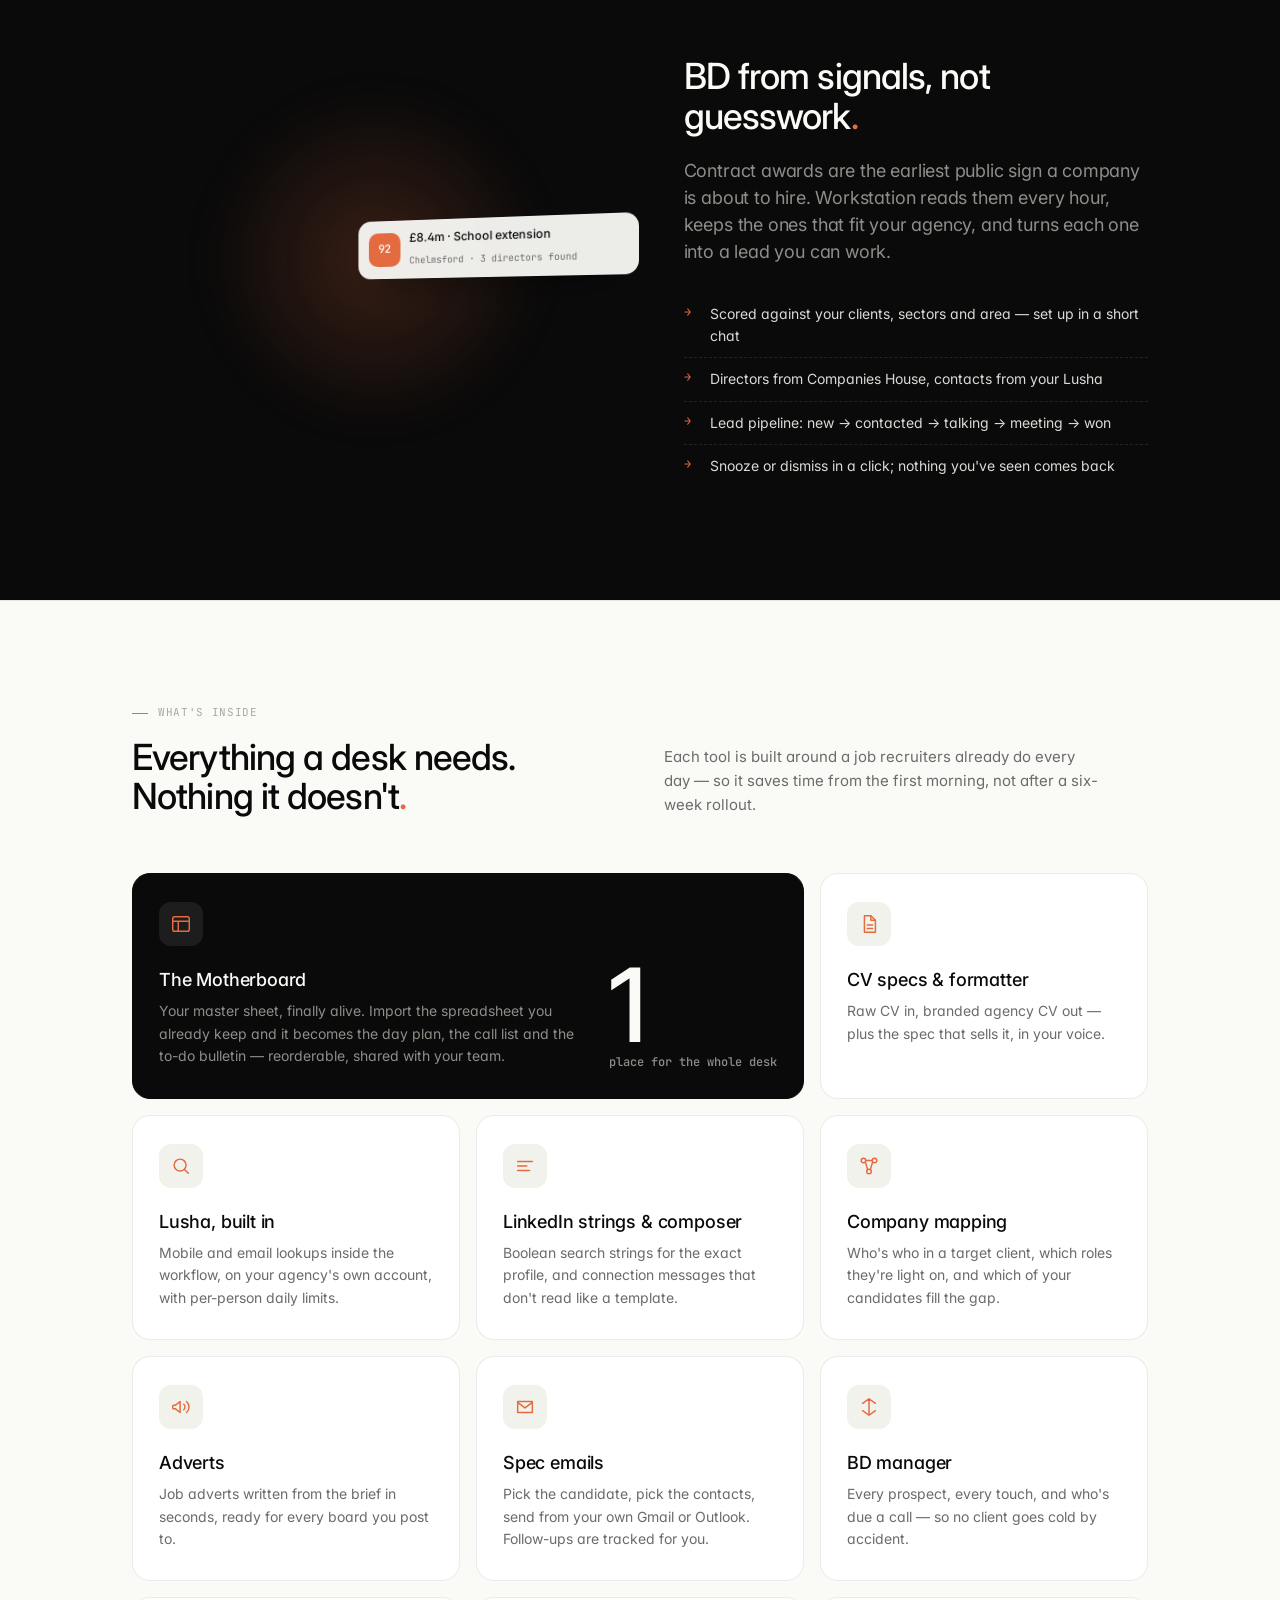
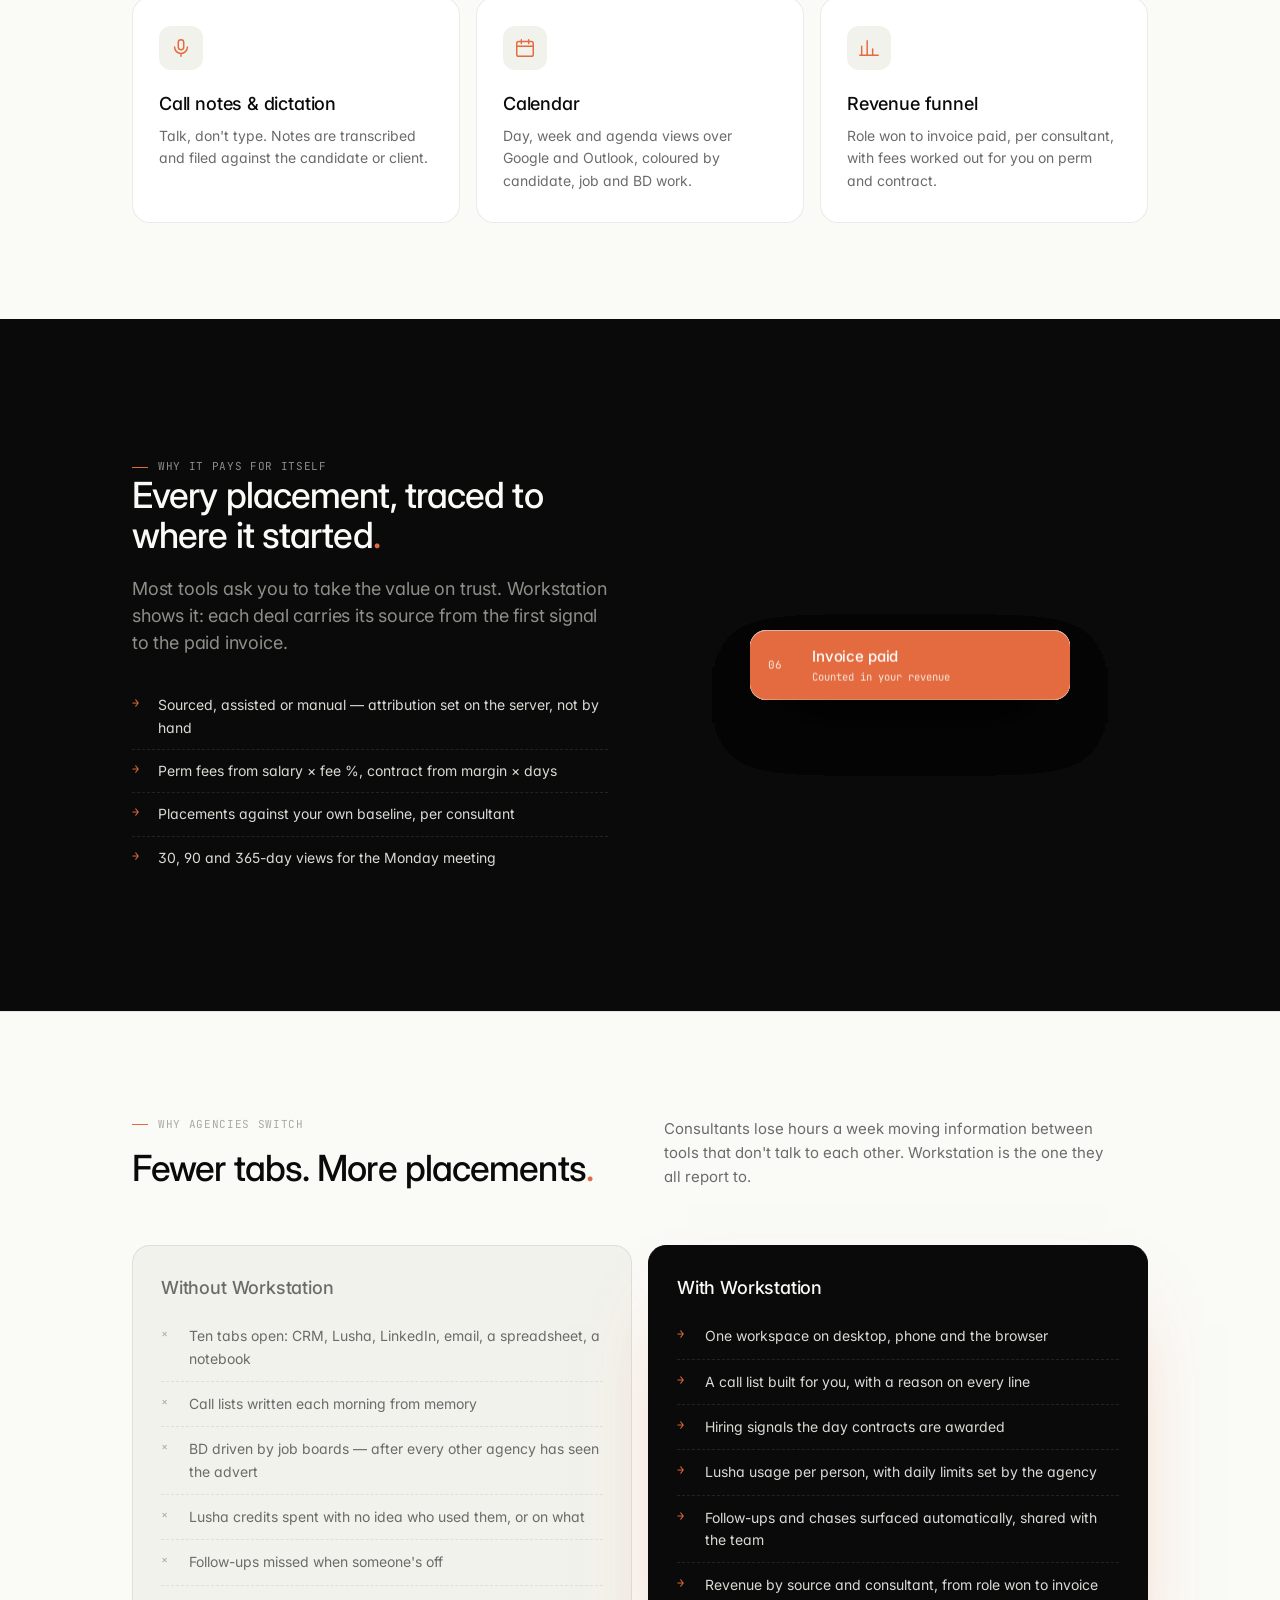
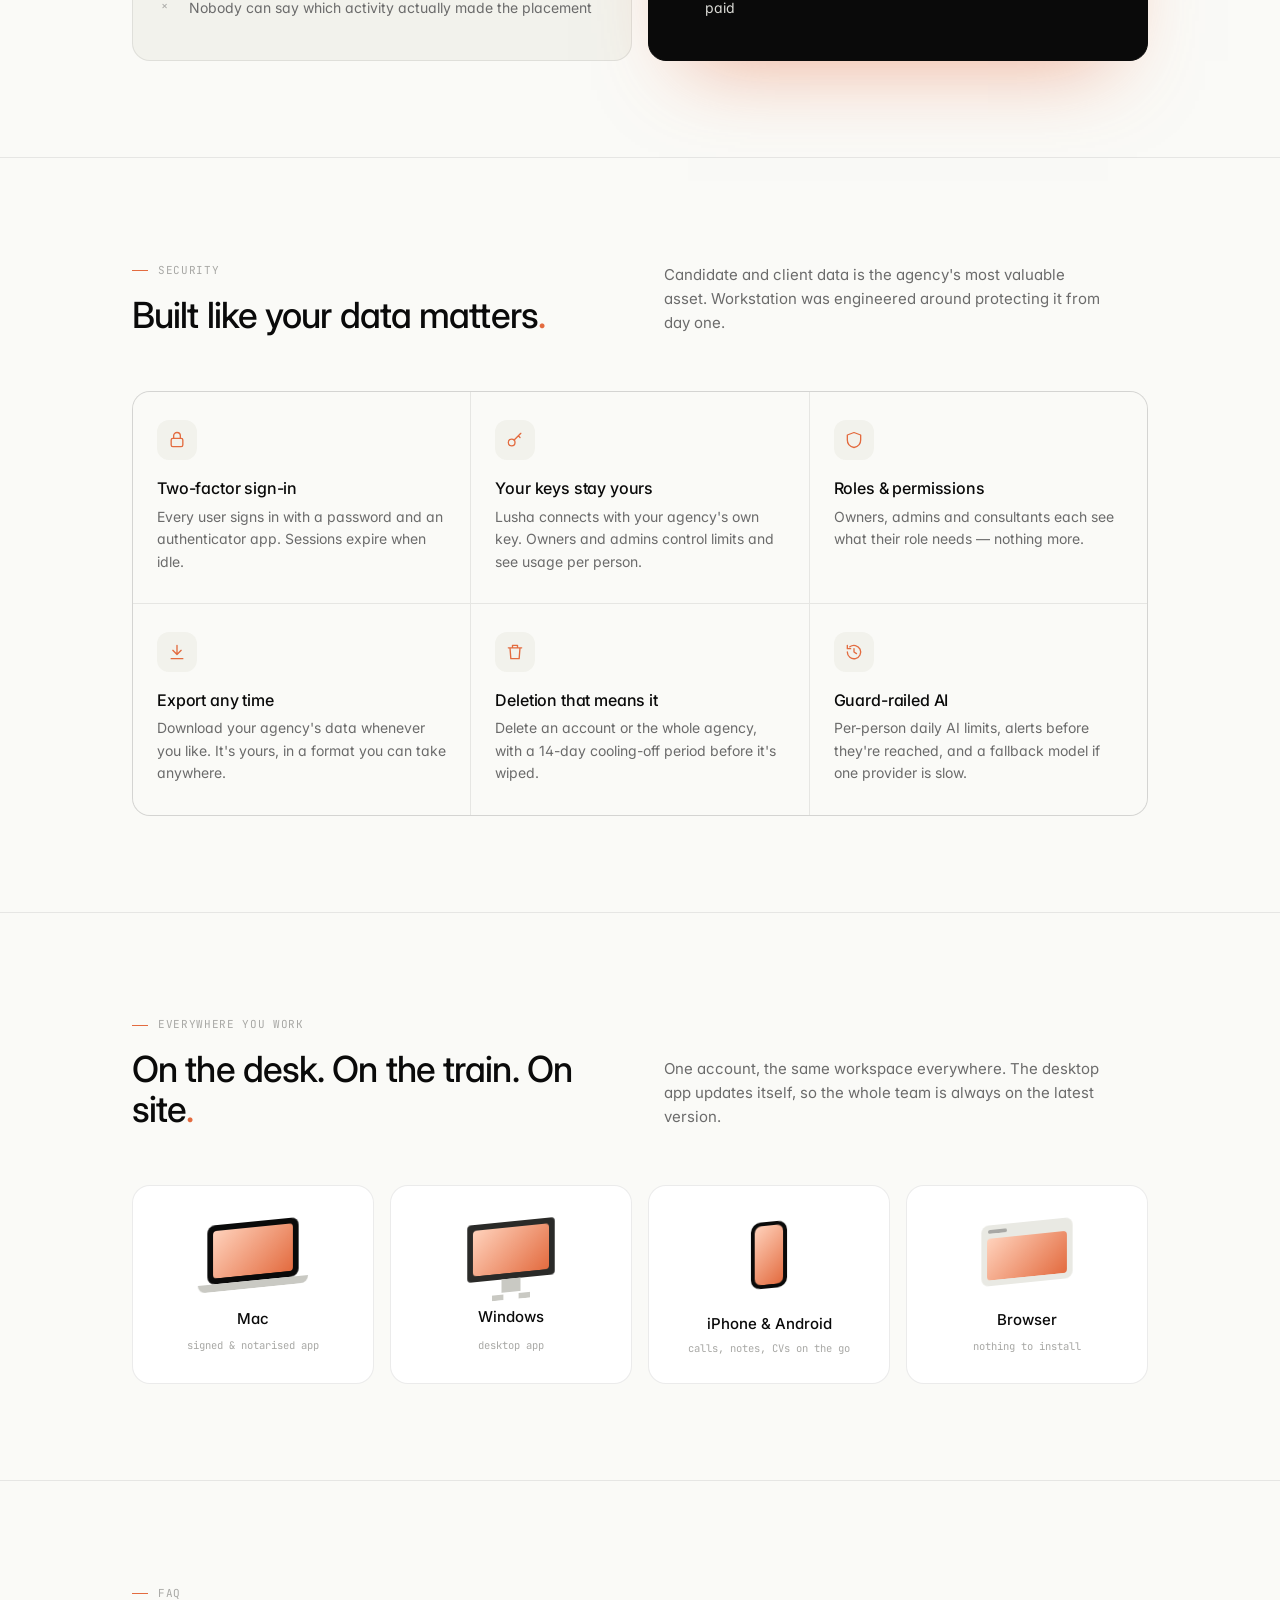
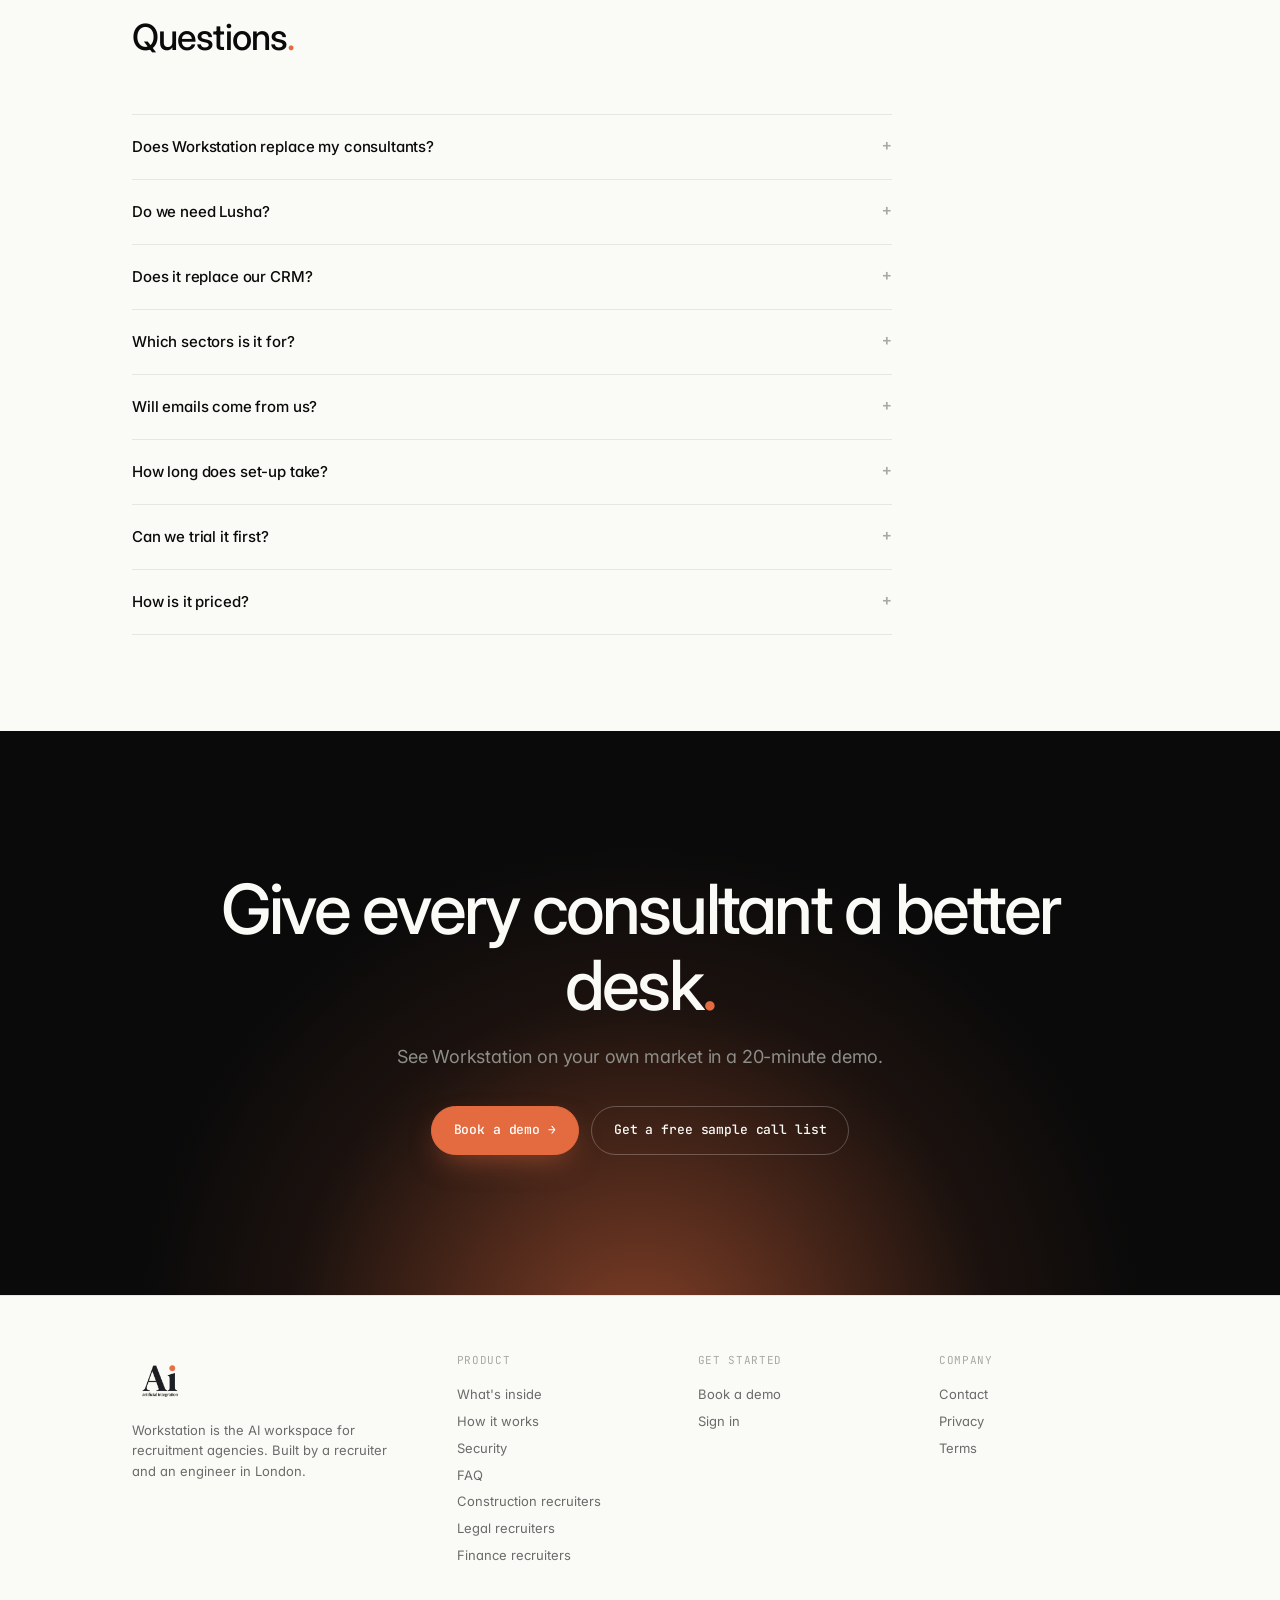
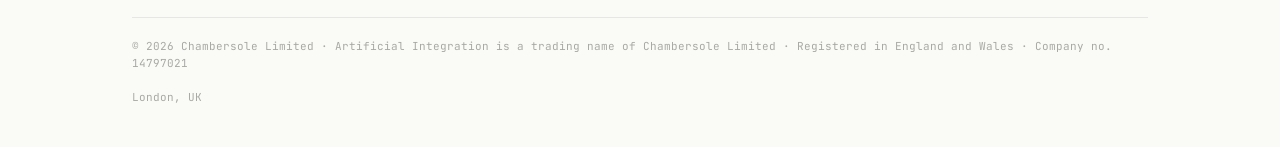
==== commit b6c3a726: "Site: call-list hero, founder section, sample call list CTA, sector pages" ====
--- a/index.html
+++ b/index.html
@@ -19,6 +19,7 @@
 <link rel="stylesheet" href="/assets/css/site.css?v=5168b84a">
 <link rel="stylesheet" href="/assets/css/home.css?v=57b0f127">
 <link rel="stylesheet" href="/assets/css/ws.css?v=ca680efc">
+<link rel="stylesheet" href="/assets/css/sectors.css?v=1">
 <link rel="stylesheet" href="/assets/css/film.css?v=3">
 <link rel="modulepreload" href="/assets/js/orb.js?v=92656b2d">
 <script src="/assets/js/site.js?v=bc3df820" defer></script>
@@ -69,13 +70,14 @@
   <div class="wrap">
     <div>
       <span class="eyebrow" data-reveal>Workstation · for recruitment agencies</span>
-      <h1 data-reveal data-delay="80">Your whole desk.<br>One <em>workstation</em><span class="dot">.</span></h1>
-      <p class="lede" data-reveal data-delay="160">CV specs, Lusha, LinkedIn strings, company mapping, BD, adverts, your calendar and a live feed of who's about to hire — in one AI workspace that supercharges your consultants instead of replacing them.</p>
+      <h1 data-reveal data-delay="80">Know who to call.<br><em>And why</em><span class="dot">.</span></h1>
+      <p class="lede" data-reveal data-delay="160">Every morning, Workstation builds each consultant's call list from your jobs, candidates, clients and live hiring signals, with the reason for every call. Then it does the legwork around it: CVs, specs, Lusha lookups, adverts and follow-ups.</p>
       <div class="cta-row" data-reveal data-delay="240">
         <a href="/book" class="btn glow">Book a 20-min demo <span class="arrow">→</span></a>
-        <a href="#inside" class="btn ghost">See what's inside</a>
+        <a href="mailto:hello@artificialintegration.io?subject=Free%20sample%20call%20list&amp;body=Hi%2C%0A%0AI%27d%20like%20a%20free%20sample%20call%20list.%0A%0AAgency%3A%0ASectors%20we%20recruit%20for%3A%0AArea%20we%20cover%3A%0A%0AThanks" class="btn ghost">Get a free sample call list</a>
       </div>
       <p class="fine" data-reveal data-delay="320"><span>Mac · Windows · iPhone · Android · browser</span><span>Works with your Lusha</span><span>Sends from Gmail or Outlook</span></p>
+      <p class="sectors-line" data-reveal data-delay="360">Built for <a href="/construction/">construction</a>, <a href="/legal/">legal</a> and <a href="/finance/">finance</a> recruiters, and every desk in between.</p>
     </div>
 
     <div class="hero-stage" aria-hidden="true">
@@ -123,6 +125,20 @@
 </section>
 
 <!-- ================= HUMAN ================= -->
+<section class="sectors-sec" id="sectors">
+  <div class="wrap">
+    <div class="sec-head">
+      <div data-reveal><span class="eyebrow">Who it's for</span><h2>Built for your desk<span class="dot">.</span></h2></div>
+      <p data-reveal data-delay="100">The same workspace, tuned to the market you recruit in. Insights covers twelve industries; these are the desks we work with most.</p>
+    </div>
+    <div class="sectors-grid">
+      <a class="sector-card" href="/construction/" data-reveal><span class="k">Construction &amp; engineering</span><h3>Hear who's hiring the day the contract is awarded.</h3><p>QS, commercial, project, site and design desks. Contract awards turned into leads, with the directors to call.</p><span class="go">For construction recruiters →</span></a>
+      <a class="sector-card" href="/legal/" data-reveal data-delay="80"><span class="k">Legal</span><h3>Know who to call at every firm, and why now.</h3><p>Private practice and in-house. Practice-area mapping, anonymised CVs and confidential specs.</p><span class="go">For legal recruiters →</span></a>
+      <a class="sector-card" href="/finance/" data-reveal data-delay="160"><span class="k">Accountancy &amp; finance</span><h3>Get to the hiring manager before the brief goes out.</h3><p>Perm, interim and contract. Interims surfaced as they come free, and every fee in one funnel.</p><span class="go">For finance recruiters →</span></a>
+    </div>
+  </div>
+</section>
+
 <section class="human" id="human">
   <div class="wrap">
     <span class="eyebrow" data-reveal>Our belief</span>
@@ -145,6 +161,21 @@
 </section>
 
 <!-- ================= STATS ================= -->
+<section class="founder" id="founder">
+  <div class="wrap">
+    <div>
+      <span class="eyebrow" data-reveal>Who's behind it</span>
+      <h2 data-reveal data-delay="60">Built on a working <em>recruitment desk</em><span class="dot">.</span></h2>
+      <p class="lede" data-reveal data-delay="120">Workstation started as the tools Max built for his own desk, placing quantity surveyors across London, Essex and the Cambridge corridor. Every feature has to earn its place in a real recruiter's day before it reaches yours.</p>
+      <p class="lede" data-reveal data-delay="160">Two co-founders: one who recruits, one who engineers.</p>
+    </div>
+    <div class="people">
+      <div class="person" data-reveal data-delay="120"><span class="av" aria-hidden="true">MC</span><div><b>Max Chambers</b><span class="role">Co-founder · Recruitment</span><p>Still on the phones placing candidates. Decides what gets built, and tests it on a live desk first.</p></div></div>
+      <div class="person" data-reveal data-delay="200"><span class="av" aria-hidden="true">IN</span><div><b>Isaac Nethersole</b><span class="role">Co-founder · Engineering</span><p>Builds and runs the platform, with security and reliability designed in from day one.</p></div></div>
+    </div>
+  </div>
+</section>
+
 <section class="stats-sec">
   <div class="wrap">
     <div class="stats4">
@@ -433,7 +464,7 @@
       <details><summary>Does Workstation replace my consultants?</summary><div class="a"><p>No. It does the preparation — the call list, the research, the first draft — so consultants spend their time on the phone and in meetings. Every message is theirs to edit before it goes.</p></div></details>
       <details><summary>Do we need Lusha?</summary><div class="a"><p>Yes. Workstation connects to your agency's existing Lusha account. Owners set the key once and choose a daily limit per person; usage is shown per consultant.</p></div></details>
       <details><summary>Does it replace our CRM?</summary><div class="a"><p>It can sit alongside it. Many agencies start by importing the spreadsheet their consultants already work from, and Workstation becomes the daily workspace on top.</p></div></details>
-      <details><summary>Which sectors is it for?</summary><div class="a"><p>The tools work for any white-collar recruitment desk. Insights is tuned first for construction, property and engineering, where public contract awards are the clearest early signal of hiring.</p></div></details>
+      <details><summary>Which sectors is it for?</summary><div class="a"><p>Any white-collar recruitment desk. Insights covers twelve industries, including construction, engineering, legal, finance, IT, healthcare and education. You choose yours in Settings, and the call list and hiring signals follow. See the pages for <a href="/construction/">construction</a>, <a href="/legal/">legal</a> and <a href="/finance/">finance</a> recruiters.</p></div></details>
       <details><summary>Will emails come from us?</summary><div class="a"><p>Yes. Spec emails and outreach send from each consultant's own Gmail or Outlook, so replies arrive in the inbox they already use.</p></div></details>
       <details><summary>How long does set-up take?</summary><div class="a"><p>Usually a single session. We create your agency, invite your team, import your spreadsheet and set up your market profile with you, so Insights is relevant from day one.</p></div></details>
       <details><summary>Can we trial it first?</summary><div class="a"><p>Yes. We run pilots with an agreed goal and dates, and review placements, fees and usage with you at the end.</p></div></details>
@@ -449,7 +480,7 @@
     <p class="lede" data-reveal data-delay="100">See Workstation on your own market in a 20-minute demo.</p>
     <div class="cta-row" data-reveal data-delay="200">
       <a href="/book" class="btn glow">Book a demo <span class="arrow">→</span></a>
-      <a href="mailto:hello@artificialintegration.io" class="btn ghost">hello@artificialintegration.io</a>
+      <a href="mailto:hello@artificialintegration.io?subject=Free%20sample%20call%20list&amp;body=Hi%2C%0A%0AI%27d%20like%20a%20free%20sample%20call%20list.%0A%0AAgency%3A%0ASectors%20we%20recruit%20for%3A%0AArea%20we%20cover%3A%0A%0AThanks" class="btn ghost">Get a free sample call list</a>
     </div>
   </div>
 </section>
@@ -461,9 +492,9 @@
     <div class="foot-grid">
       <div class="brand">
         <img src="/logos/ai-logo-192.png" alt="Artificial Integration" width="56" height="56">
-        <p>Workstation is the AI workspace for recruitment agencies. Built and run by a two-person engineering studio in London.</p>
-      </div>
-      <div><h4>Product</h4><ul><li><a href="/#inside">What's inside</a></li><li><a href="/#day">How it works</a></li><li><a href="/#trust">Security</a></li><li><a href="/#faq">FAQ</a></li></ul></div>
+        <p>Workstation is the AI workspace for recruitment agencies. Built by a recruiter and an engineer in London.</p>
+      </div>
+      <div><h4>Product</h4><ul><li><a href="/#inside">What's inside</a></li><li><a href="/#day">How it works</a></li><li><a href="/#trust">Security</a></li><li><a href="/#faq">FAQ</a></li><li><a href="/construction/">Construction recruiters</a></li><li><a href="/legal/">Legal recruiters</a></li><li><a href="/finance/">Finance recruiters</a></li></ul></div>
       <div><h4>Get started</h4><ul><li><a href="/book">Book a demo</a></li><li><a href="https://desk.artificialintegration.io">Sign in</a></li></ul></div>
       <div><h4>Company</h4><ul><li><a href="mailto:hello@artificialintegration.io">Contact</a></li><li><a href="/privacy/">Privacy</a></li><li><a href="/terms/">Terms</a></li></ul></div>
     </div>
--- a/assets/css/sectors.css
+++ b/assets/css/sectors.css
@@ -0,0 +1,52 @@
+/* Sector landing pages (/construction/, /legal/, /finance/), plus the shared founder block and sector cards on the home page.
+   Loads after site.css + home.css + ws.css and reuses their tokens and components (.sec-head, .vs, .bento/.tile, .faq, .final). */
+.cta-row { display: flex; flex-wrap: wrap; gap: 12px; margin-top: 36px; }
+.sectors-line { margin-top: 18px; font-family: var(--mono); font-size: 12px; color: var(--ink-2); }
+.sectors-line a { color: var(--ink); text-underline-offset: 3px; }
+.sectors-line a:hover { color: var(--accent); }
+
+/* Sector hero */
+.s-hero { position: relative; margin-top: -72px; padding: 168px 0 96px; border-top: none;
+  background: radial-gradient(55% 60% at 82% 28%, rgba(255,186,150,.32), transparent 70%), var(--bg); }
+.s-hero h1 { font-size: clamp(40px, 6vw, 78px); letter-spacing: -0.04em; line-height: 0.98; margin: 22px 0 26px; max-width: 920px; }
+.s-hero h1 em { font-style: normal; background: linear-gradient(100deg, #F08A5D 0%, var(--accent) 50%, #C9542B 100%); -webkit-background-clip: text; background-clip: text; color: transparent; }
+.s-hero .lede { font-size: 19px; max-width: 660px; }
+.s-hero .fine { margin-top: 22px; display: flex; flex-wrap: wrap; gap: 8px 18px; font-family: var(--mono); font-size: 11px; color: var(--ink-2); }
+.s-hero .fine span::before { content: '✓ '; color: var(--accent); }
+
+/* Sample hiring signals */
+.signals { display: grid; grid-template-columns: repeat(3, 1fr); gap: 16px; }
+.sig { background: #fff; border: 1px solid var(--line); border-radius: 18px; padding: 24px; }
+.sig .k { font-family: var(--mono); font-size: 11px; letter-spacing: .08em; text-transform: uppercase; color: var(--accent); }
+.sig b { display: block; font-size: 18px; font-weight: 500; letter-spacing: -0.01em; margin: 12px 0 6px; }
+.sig p { font-size: 13px; color: var(--ink-2); }
+.sig .who { margin-top: 16px; padding-top: 12px; border-top: 1px dashed var(--line); font-family: var(--mono); font-size: 11px; color: var(--ink); }
+.s-note { margin-top: 16px; font-family: var(--mono); font-size: 11px; color: var(--ink-3); }
+
+/* Founder block */
+.founder .wrap { display: grid; grid-template-columns: 1.1fr .9fr; gap: 56px; align-items: center; }
+.founder h2 { font-size: clamp(32px, 4.2vw, 54px); letter-spacing: -0.035em; line-height: 1.02; margin: 18px 0 22px; }
+.founder h2 em { font-style: normal; color: var(--accent); }
+.founder .lede + .lede { margin-top: 14px; }
+.people { display: grid; gap: 14px; }
+.person { display: flex; gap: 16px; align-items: flex-start; background: #fff; border: 1px solid var(--line); border-radius: 18px; padding: 22px 24px; }
+.person .av { flex: none; width: 48px; height: 48px; border-radius: 50%; background: var(--ink); color: var(--bg); display: grid; place-items: center; font-family: var(--mono); font-size: 13px; }
+.person b { display: block; font-size: 16px; font-weight: 500; }
+.person .role { font-family: var(--mono); font-size: 11px; color: var(--accent); }
+.person p { font-size: 14px; color: var(--ink-2); margin-top: 6px; }
+
+/* Sector cards (home page) */
+.sectors-grid { display: grid; grid-template-columns: repeat(3, 1fr); gap: 16px; }
+.sector-card { display: flex; flex-direction: column; text-decoration: none; color: inherit; background: #fff; border: 1px solid var(--line); border-radius: 18px; padding: 28px 26px; transition: box-shadow .2s, transform .2s; }
+.sector-card:hover { box-shadow: 0 30px 60px -30px rgba(10,10,10,.25); transform: translateY(-2px); }
+.sector-card .k { font-family: var(--mono); font-size: 11px; letter-spacing: .08em; text-transform: uppercase; color: var(--ink-2); }
+.sector-card h3 { font-size: 22px; letter-spacing: -0.02em; margin: 14px 0 10px; }
+.sector-card p { font-size: 14px; color: var(--ink-2); flex: 1; }
+.sector-card .go { margin-top: 22px; font-family: var(--mono); font-size: 12px; color: var(--accent); }
+.sector-card:hover .go { text-decoration: underline; text-underline-offset: 3px; }
+
+@media (max-width: 860px) {
+  .signals, .sectors-grid { grid-template-columns: 1fr; }
+  .founder .wrap { grid-template-columns: 1fr; gap: 32px; }
+  .s-hero { padding: 120px 0 64px; }
+}
